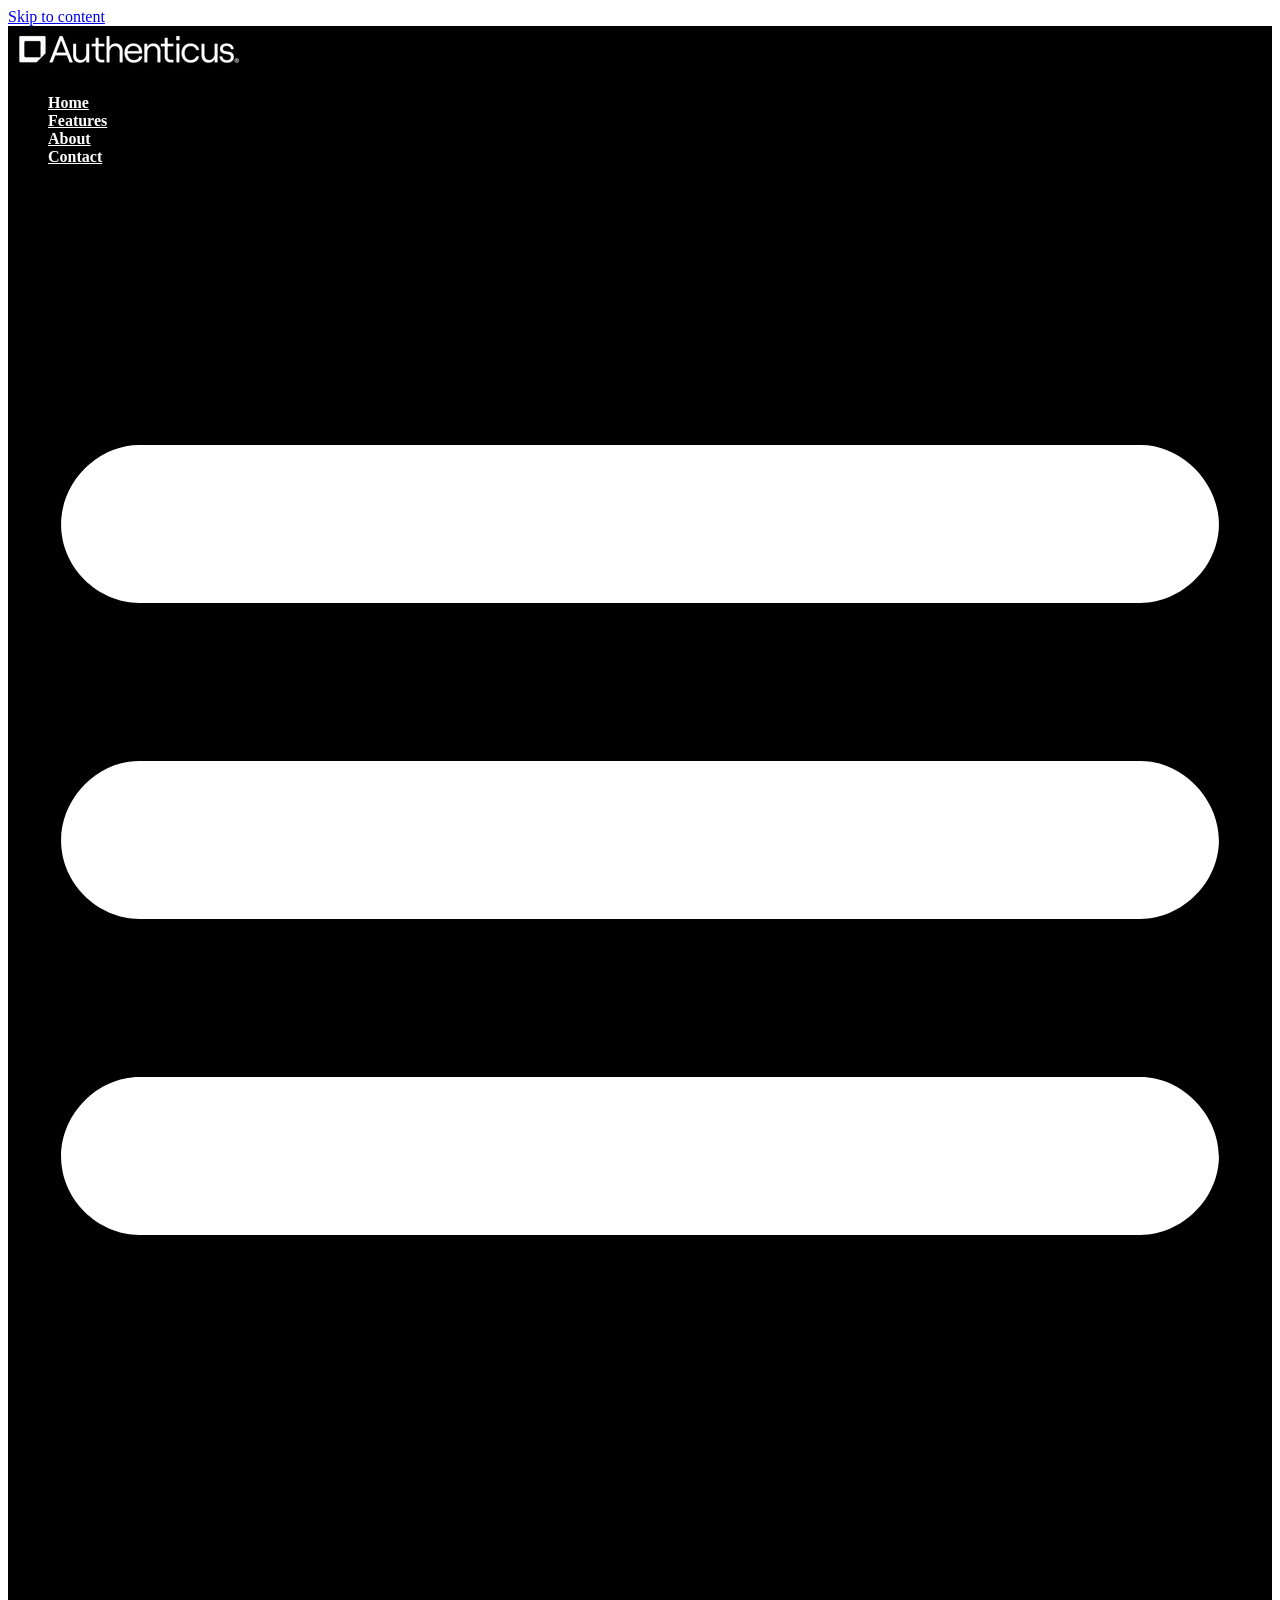
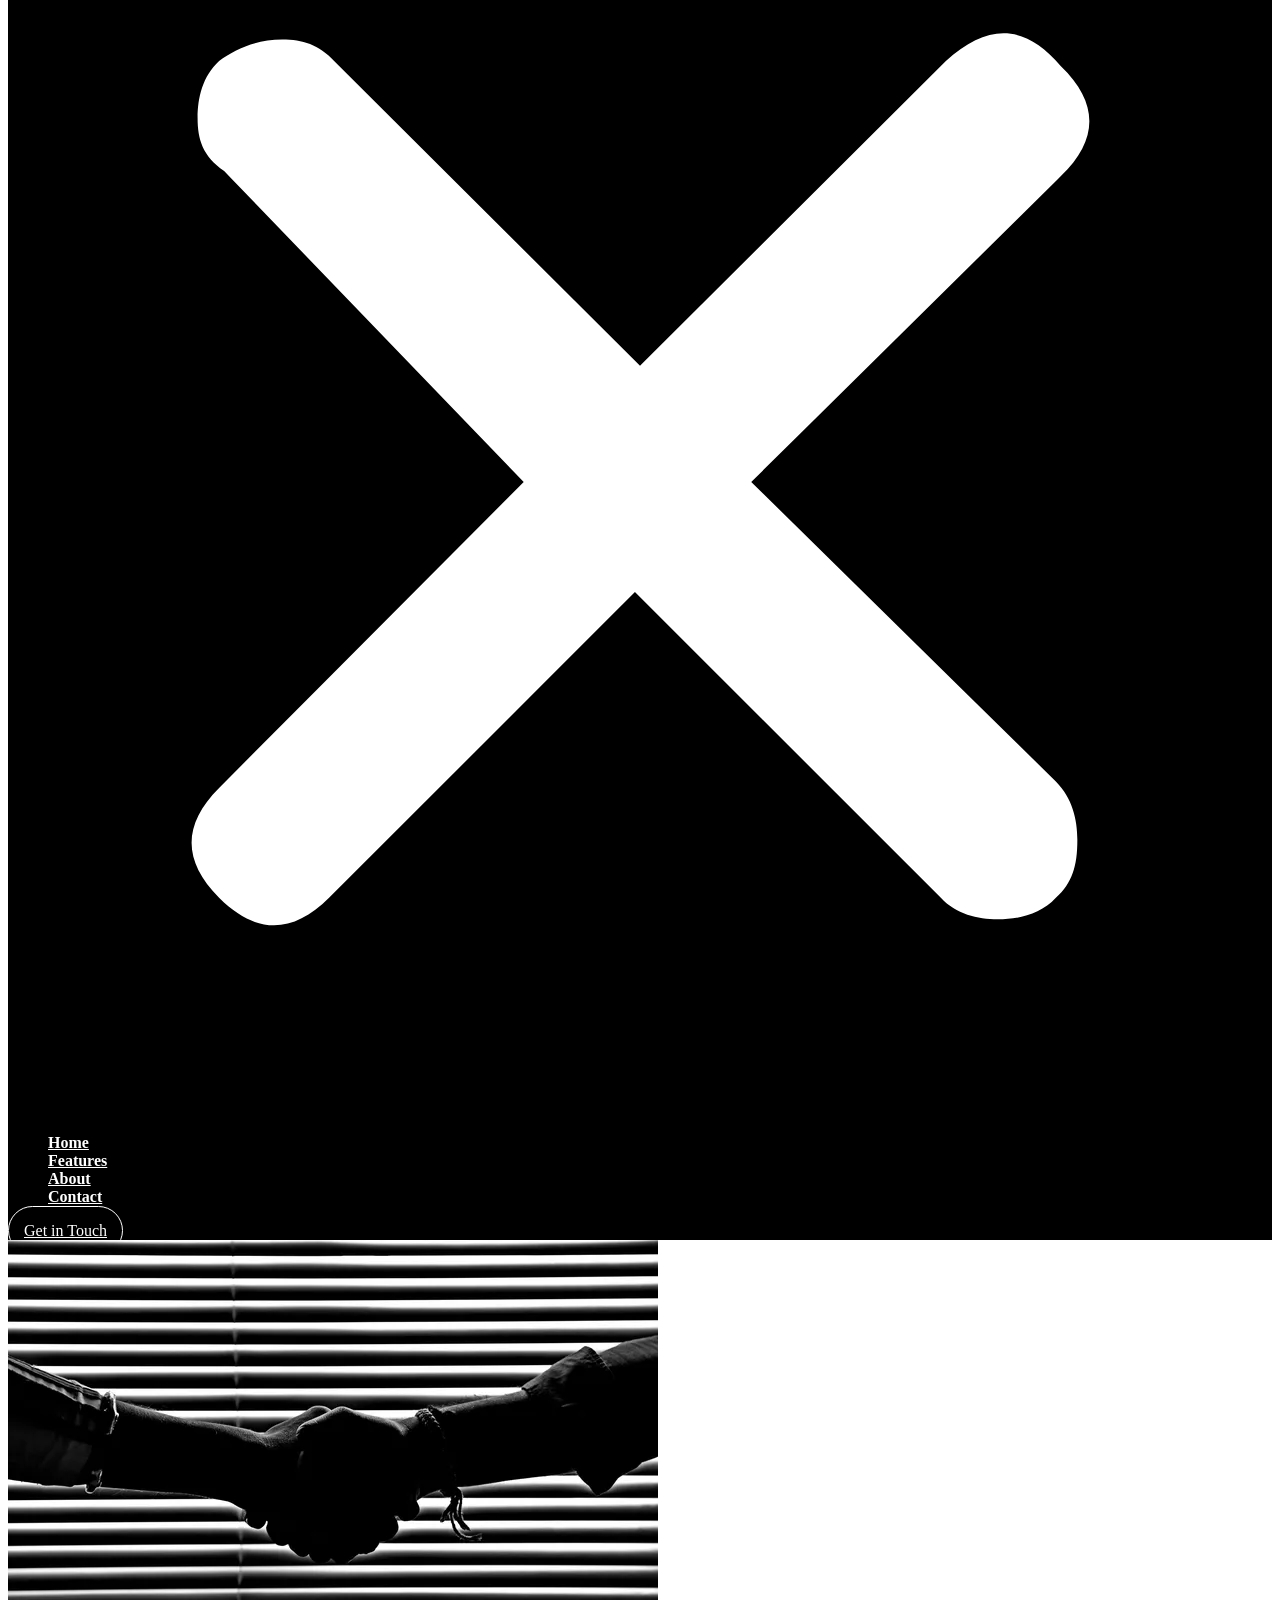
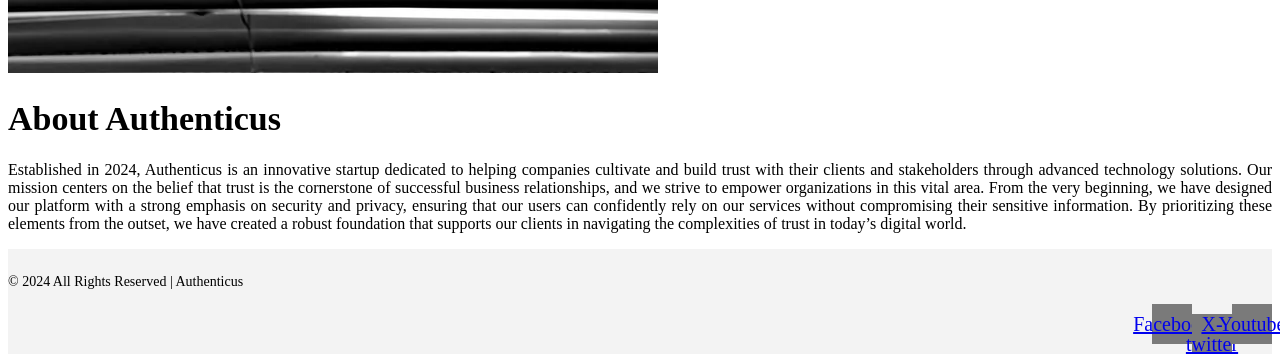
==== about/index.html @ 2e75098c "changes" ====
<!DOCTYPE html>
<html lang="en-US">
<head>
	<meta charset="UTF-8">
	<meta name="viewport" content="width=device-width, initial-scale=1">
	<link rel="profile" href="https://gmpg.org/xfn/11">
	<title>About &#8211; Authenticus</title>
<meta name="robots" content="max-image-preview:large">
	<style>img:is([sizes="auto" i], [sizes^="auto," i]) { contain-intrinsic-size: 3000px 1500px }</style>
	<link rel="alternate" type="application/rss+xml" title="Authenticus &raquo; Feed" href="/feed/">
<link rel="alternate" type="application/rss+xml" title="Authenticus &raquo; Comments Feed" href="/comments/feed/">
<link rel="stylesheet" id="hello-elementor-css" href="/wp-content/themes/hello-elementor/style.min.css" media="all">
<link rel="stylesheet" id="hello-elementor-theme-style-css" href="/wp-content/themes/hello-elementor/theme.min.css" media="all">
<link rel="stylesheet" id="hello-elementor-header-footer-css" href="/wp-content/themes/hello-elementor/header-footer.min.css" media="all">
<link rel="stylesheet" id="elementor-frontend-css" href="/wp-content/plugins/elementor/assets/css/frontend.min.css" media="all">
<link rel="stylesheet" id="elementor-post-5-css" href="/wp-content/uploads/elementor/css/post-5.css" media="all">
<link rel="stylesheet" id="widget-image-css" href="/wp-content/plugins/elementor/assets/css/widget-image.min.css" media="all">
<link rel="stylesheet" id="widget-nav-menu-css" href="/wp-content/plugins/elementor-pro/assets/css/widget-nav-menu.min.css" media="all">
<link rel="stylesheet" id="widget-text-editor-css" href="/wp-content/plugins/elementor/assets/css/widget-text-editor.min.css" media="all">
<link rel="stylesheet" id="widget-social-icons-css" href="/wp-content/plugins/elementor/assets/css/widget-social-icons.min.css" media="all">
<link rel="stylesheet" id="e-apple-webkit-css" href="/wp-content/plugins/elementor/assets/css/conditionals/apple-webkit.min.css" media="all">
<link rel="stylesheet" id="widget-heading-css" href="/wp-content/plugins/elementor/assets/css/widget-heading.min.css" media="all">
<link rel="stylesheet" id="elementor-post-186-css" href="/wp-content/uploads/elementor/css/post-186.css" media="all">
<link rel="stylesheet" id="elementor-post-12-css" href="/wp-content/uploads/elementor/css/post-12.css" media="all">
<link rel="stylesheet" id="elementor-post-16-css" href="/wp-content/uploads/elementor/css/post-16.css" media="all">
<script src="/wp-includes/js/jquery/jquery.min.js" id="jquery-core-js"></script>
<script src="/wp-includes/js/jquery/jquery-migrate.min.js" id="jquery-migrate-js"></script>

<link rel="canonical" href="/about/">
<link rel="icon" href="/wp-content/uploads/2024/12/tick-150x150.webp" sizes="32x32">
<link rel="icon" href="/wp-content/uploads/2024/12/tick.webp" sizes="192x192">
<link rel="apple-touch-icon" href="/wp-content/uploads/2024/12/tick.webp">
<meta name="msapplication-TileImage" content="/wp-content/uploads/2024/12/tick.webp">
</head>
<body class="page-template page-template-elementor_header_footer page page-id-186 wp-custom-logo wp-embed-responsive elementor-default elementor-template-full-width elementor-kit-5 elementor-page elementor-page-186">


<a class="skip-link screen-reader-text" href="#content">Skip to content</a>

		<div data-elementor-type="header" data-elementor-id="12" class="elementor elementor-12 elementor-location-header" data-elementor-post-type="elementor_library">
			<div class="elementor-element elementor-element-f1aa822 e-flex e-con-boxed e-con e-parent" data-id="f1aa822" data-element_type="container" data-settings="{&quot;background_background&quot;:&quot;classic&quot;}">
					<div class="e-con-inner">
		<div class="elementor-element elementor-element-549d572 e-con-full e-flex e-con e-child" data-id="549d572" data-element_type="container">
				<div class="elementor-element elementor-element-ec905bf elementor-widget elementor-widget-theme-site-logo elementor-widget-image" data-id="ec905bf" data-element_type="widget" data-widget_type="theme-site-logo.default">
											<a href="/">
			<img width="240" height="48" src="/wp-content/uploads/2024/12/Authenticus_Logo_White-06-240w.webp" class="attachment-full size-full wp-image-24" alt="">				</a>
											</div>
				</div>
		<div class="elementor-element elementor-element-70e558e e-con-full e-flex e-con e-child" data-id="70e558e" data-element_type="container">
				<div class="elementor-element elementor-element-f7783fd elementor-nav-menu__align-end elementor-nav-menu--stretch elementor-nav-menu--dropdown-tablet elementor-nav-menu__text-align-aside elementor-nav-menu--toggle elementor-nav-menu--burger elementor-widget elementor-widget-nav-menu" data-id="f7783fd" data-element_type="widget" data-settings="{&quot;full_width&quot;:&quot;stretch&quot;,&quot;layout&quot;:&quot;horizontal&quot;,&quot;submenu_icon&quot;:{&quot;value&quot;:&quot;&lt;svg class=\&quot;e-font-icon-svg e-fas-caret-down\&quot; viewBox=\&quot;0 0 320 512\&quot; xmlns=\&quot;http:\/\/www.w3.org\/2000\/svg\&quot;&gt;&lt;path d=\&quot;M31.3 192h257.3c17.8 0 26.7 21.5 14.1 34.1L174.1 354.8c-7.8 7.8-20.5 7.8-28.3 0L17.2 226.1C4.6 213.5 13.5 192 31.3 192z\&quot;&gt;&lt;\/path&gt;&lt;\/svg&gt;&quot;,&quot;library&quot;:&quot;fa-solid&quot;},&quot;toggle&quot;:&quot;burger&quot;}" data-widget_type="nav-menu.default">
								<nav aria-label="Menu" class="elementor-nav-menu--main elementor-nav-menu__container elementor-nav-menu--layout-horizontal e--pointer-underline e--animation-fade">
				<ul id="menu-1-f7783fd" class="elementor-nav-menu">
<li class="menu-item menu-item-type-custom menu-item-object-custom menu-item-33"><a href="/" class="elementor-item">Home</a></li>
<li class="menu-item menu-item-type-custom menu-item-object-custom menu-item-30"><a href="/services/" class="elementor-item">Features</a></li>
<li class="menu-item menu-item-type-custom menu-item-object-custom menu-item-31"><a href="/about/" class="elementor-item">About</a></li>
<li class="menu-item menu-item-type-custom menu-item-object-custom menu-item-32"><a href="/contact/" class="elementor-item">Contact</a></li>
</ul>			</nav>
					<div class="elementor-menu-toggle" role="button" tabindex="0" aria-label="Menu Toggle" aria-expanded="false">
			<svg aria-hidden="true" role="presentation" class="elementor-menu-toggle__icon--open e-font-icon-svg e-eicon-menu-bar" viewbox="0 0 1000 1000" xmlns="http://www.w3.org/2000/svg"><path d="M104 333H896C929 333 958 304 958 271S929 208 896 208H104C71 208 42 237 42 271S71 333 104 333ZM104 583H896C929 583 958 554 958 521S929 458 896 458H104C71 458 42 487 42 521S71 583 104 583ZM104 833H896C929 833 958 804 958 771S929 708 896 708H104C71 708 42 737 42 771S71 833 104 833Z"></path></svg><svg aria-hidden="true" role="presentation" class="elementor-menu-toggle__icon--close e-font-icon-svg e-eicon-close" viewbox="0 0 1000 1000" xmlns="http://www.w3.org/2000/svg"><path d="M742 167L500 408 258 167C246 154 233 150 217 150 196 150 179 158 167 167 154 179 150 196 150 212 150 229 154 242 171 254L408 500 167 742C138 771 138 800 167 829 196 858 225 858 254 829L496 587 738 829C750 842 767 846 783 846 800 846 817 842 829 829 842 817 846 804 846 783 846 767 842 750 829 737L588 500 833 258C863 229 863 200 833 171 804 137 775 137 742 167Z"></path></svg>		</div>
					<nav class="elementor-nav-menu--dropdown elementor-nav-menu__container" aria-hidden="true">
				<ul id="menu-2-f7783fd" class="elementor-nav-menu">
<li class="menu-item menu-item-type-custom menu-item-object-custom menu-item-33"><a href="/" class="elementor-item" tabindex="-1">Home</a></li>
<li class="menu-item menu-item-type-custom menu-item-object-custom menu-item-30"><a href="/services/" class="elementor-item" tabindex="-1">Features</a></li>
<li class="menu-item menu-item-type-custom menu-item-object-custom menu-item-31"><a href="/about/" class="elementor-item" tabindex="-1">About</a></li>
<li class="menu-item menu-item-type-custom menu-item-object-custom menu-item-32"><a href="/contact/" class="elementor-item" tabindex="-1">Contact</a></li>
</ul>			</nav>
						</div>
				</div>
		<div class="elementor-element elementor-element-0fae1db e-con-full elementor-hidden-tablet elementor-hidden-mobile e-flex e-con e-child" data-id="0fae1db" data-element_type="container">
				<div class="elementor-element elementor-element-9656c6b elementor-align-justify elementor-hidden-tablet elementor-hidden-mobile elementor-widget elementor-widget-button" data-id="9656c6b" data-element_type="widget" data-widget_type="button.default">
										<a class="elementor-button elementor-button-link elementor-size-sm" href="/contact/">
						<span class="elementor-button-content-wrapper">
									<span class="elementor-button-text">Get in Touch</span>
					</span>
					</a>
								</div>
				</div>
					</div>
				</div>
				</div>
				<div data-elementor-type="wp-page" data-elementor-id="186" class="elementor elementor-186" data-elementor-post-type="page">
				<div class="elementor-element elementor-element-f57b2c4 e-flex e-con-boxed e-con e-parent" data-id="f57b2c4" data-element_type="container">
					<div class="e-con-inner">
		<div class="elementor-element elementor-element-2b343f8 e-con-full e-flex e-con e-child" data-id="2b343f8" data-element_type="container">
				<div class="elementor-element elementor-element-b307714 elementor-widget elementor-widget-image" data-id="b307714" data-element_type="widget" data-widget_type="image.default">
															<img fetchpriority="high" decoding="async" width="650" height="433" src="/wp-content/uploads/2024/12/about.webp" class="attachment-large size-large wp-image-188" alt="" srcset="/wp-content/uploads/2024/12/about.webp 650w, /wp-content/uploads/2024/12/about-300x200.webp 300w" sizes="(max-width: 650px) 100vw, 650px">															</div>
				</div>
		<div class="elementor-element elementor-element-04314fb e-con-full e-flex e-con e-child" data-id="04314fb" data-element_type="container">
				<div class="elementor-element elementor-element-b34a7a1 elementor-widget elementor-widget-heading" data-id="b34a7a1" data-element_type="widget" data-widget_type="heading.default">
					<h1 class="elementor-heading-title elementor-size-default"><b>About Authenticus</b></h1>				</div>
				<div class="elementor-element elementor-element-c04372e elementor-widget elementor-widget-text-editor" data-id="c04372e" data-element_type="widget" data-widget_type="text-editor.default">
									<div id="dmFirstContainer" class="dmBody u_dmStyle_template_about dm-home-page"><div id="allWrapper" class="allWrapper"><div id="dm_content" class="dmContent"><div id="1716942098" class="dmHomeRespTmpl mainBorder dmRespRowsWrapper dmFullRowRespTmpl dmRespRowsWrapperSize1"><div id="1826019356" class="u_1826019356" data-auto="flex-section" data-flex-id="62dd2d32b4865b7e4e73b4b0" data-layout-section=""><section id="62dd2d32b4865b7e4e73b4b5" class="flex-element section" data-auto="flex-element-section"><div id="62dd2d32b4865b7e4e73b4b1" class="flex-element grid" data-auto="flex-element-grid" data-layout-grid=""><div id="62dd2d32b4865b7e4e73b4b2" class="flex-element group" data-auto="flex-element-group"><div id="62dd2d32b4865b7e4e73b4b3" class="flex-element group" data-auto="flex-element-group"><div id="widget_s6c" class="flex-element widget-wrapper" data-auto="flex-element-widget-wrapper" data-widget-type="paragraph" data-external-id="1944796399"><div id="1944796399" class="dmNewParagraph" data-element-type="paragraph" data-version="5"><p><span class="">Established in 2024, Authenticus is an innovative startup dedicated to helping companies cultivate and build </span>trust<span class=""> with their clients and stakeholders through advanced </span>technology<span class=""> solutions. Our mission centers on the belief that trust is the cornerstone of successful business relationships, and we strive to empower organizations in this vital area. From the very beginning, we have designed our platform with a strong emphasis on security and privacy, ensuring that our users can confidently rely on our services without compromising their sensitive information. By prioritizing these elements from the outset, we have created a robust foundation that supports our clients in navigating the complexities of trust in today&#8217;s digital world.</span></p></div></div></div></div></div></section></div></div></div></div></div>								</div>
				</div>
					</div>
				</div>
				</div>
				<div data-elementor-type="footer" data-elementor-id="16" class="elementor elementor-16 elementor-location-footer" data-elementor-post-type="elementor_library">
			<div class="elementor-element elementor-element-4dd644a e-flex e-con-boxed e-con e-parent" data-id="4dd644a" data-element_type="container" data-settings="{&quot;background_background&quot;:&quot;classic&quot;}">
					<div class="e-con-inner">
		<div class="elementor-element elementor-element-8dfff17 e-con-full e-flex e-con e-child" data-id="8dfff17" data-element_type="container">
				<div class="elementor-element elementor-element-47edaad elementor-widget elementor-widget-text-editor" data-id="47edaad" data-element_type="widget" data-widget_type="text-editor.default">
									<p>© 2024 All Rights Reserved | Authenticus</p>								</div>
				</div>
		<div class="elementor-element elementor-element-8dcaae1 e-con-full e-flex e-con e-child" data-id="8dcaae1" data-element_type="container">
				<div class="elementor-element elementor-element-4b90075 elementor-shape-circle e-grid-align-right e-grid-align-mobile-center elementor-grid-0 elementor-widget elementor-widget-social-icons" data-id="4b90075" data-element_type="widget" data-widget_type="social-icons.default">
							<div class="elementor-social-icons-wrapper elementor-grid">
							<span class="elementor-grid-item">
					<a class="elementor-icon elementor-social-icon elementor-social-icon-facebook elementor-repeater-item-c86e626" href="https://www.facebook.com/" target="_blank">
						<span class="elementor-screen-only">Facebook</span>
						<svg class="e-font-icon-svg e-fab-facebook" viewbox="0 0 512 512" xmlns="http://www.w3.org/2000/svg"><path d="M504 256C504 119 393 8 256 8S8 119 8 256c0 123.78 90.69 226.38 209.25 245V327.69h-63V256h63v-54.64c0-62.15 37-96.48 93.67-96.48 27.14 0 55.52 4.84 55.52 4.84v61h-31.28c-30.8 0-40.41 19.12-40.41 38.73V256h68.78l-11 71.69h-57.78V501C413.31 482.38 504 379.78 504 256z"></path></svg>					</a>
				</span>
							<span class="elementor-grid-item">
					<a class="elementor-icon elementor-social-icon elementor-social-icon-x-twitter elementor-repeater-item-9e79fa3" href="https://x.com/" target="_blank">
						<span class="elementor-screen-only">X-twitter</span>
						<svg class="e-font-icon-svg e-fab-x-twitter" viewbox="0 0 512 512" xmlns="http://www.w3.org/2000/svg"><path d="M389.2 48h70.6L305.6 224.2 487 464H345L233.7 318.6 106.5 464H35.8L200.7 275.5 26.8 48H172.4L272.9 180.9 389.2 48zM364.4 421.8h39.1L151.1 88h-42L364.4 421.8z"></path></svg>					</a>
				</span>
							<span class="elementor-grid-item">
					<a class="elementor-icon elementor-social-icon elementor-social-icon-youtube elementor-repeater-item-d28ce10" href="https://www.youtube.com/#" target="_blank">
						<span class="elementor-screen-only">Youtube</span>
						<svg class="e-font-icon-svg e-fab-youtube" viewbox="0 0 576 512" xmlns="http://www.w3.org/2000/svg"><path d="M549.655 124.083c-6.281-23.65-24.787-42.276-48.284-48.597C458.781 64 288 64 288 64S117.22 64 74.629 75.486c-23.497 6.322-42.003 24.947-48.284 48.597-11.412 42.867-11.412 132.305-11.412 132.305s0 89.438 11.412 132.305c6.281 23.65 24.787 41.5 48.284 47.821C117.22 448 288 448 288 448s170.78 0 213.371-11.486c23.497-6.321 42.003-24.171 48.284-47.821 11.412-42.867 11.412-132.305 11.412-132.305s0-89.438-11.412-132.305zm-317.51 213.508V175.185l142.739 81.205-142.739 81.201z"></path></svg>					</a>
				</span>
					</div>
						</div>
				</div>
					</div>
				</div>
				</div>
		
<script src="/wp-content/themes/hello-elementor/assets/js/hello-frontend.min.js" id="hello-theme-frontend-js"></script>
<script src="/wp-content/plugins/elementor-pro/assets/lib/smartmenus/jquery.smartmenus.min.js" id="smartmenus-js"></script>
<script src="/wp-content/plugins/elementor-pro/assets/js/webpack-pro.runtime.min.js" id="elementor-pro-webpack-runtime-js"></script>
<script src="/wp-content/plugins/elementor/assets/js/webpack.runtime.min.js" id="elementor-webpack-runtime-js"></script>
<script src="/wp-content/plugins/elementor/assets/js/frontend-modules.min.js" id="elementor-frontend-modules-js"></script>
<script src="/wp-includes/js/dist/hooks.min.js" id="wp-hooks-js"></script>
<script src="/wp-includes/js/dist/i18n.min.js" id="wp-i18n-js"></script>
<script id="wp-i18n-js-after">
wp.i18n.setLocaleData( { 'text directionltr': [ 'ltr' ] } );
</script>
<script id="elementor-pro-frontend-js-before">var ElementorProFrontendConfig = {"ajaxurl":"\/wp-admin\/admin-ajax.php","nonce":"e24d4b60cb","urls":{"assets":"\/wp-content\/plugins\/elementor-pro\/assets\/","rest":"\/wp-json\/"},"settings":{"lazy_load_background_images":false},"popup":{"hasPopUps":false},"shareButtonsNetworks":{"facebook":{"title":"Facebook","has_counter":true},"twitter":{"title":"Twitter"},"linkedin":{"title":"LinkedIn","has_counter":true},"pinterest":{"title":"Pinterest","has_counter":true},"reddit":{"title":"Reddit","has_counter":true},"vk":{"title":"VK","has_counter":true},"odnoklassniki":{"title":"OK","has_counter":true},"tumblr":{"title":"Tumblr"},"digg":{"title":"Digg"},"skype":{"title":"Skype"},"stumbleupon":{"title":"StumbleUpon","has_counter":true},"mix":{"title":"Mix"},"telegram":{"title":"Telegram"},"pocket":{"title":"Pocket","has_counter":true},"xing":{"title":"XING","has_counter":true},"whatsapp":{"title":"WhatsApp"},"email":{"title":"Email"},"print":{"title":"Print"},"x-twitter":{"title":"X"},"threads":{"title":"Threads"}},"facebook_sdk":{"lang":"en_US","app_id":""},"lottie":{"defaultAnimationUrl":"\/wp-content\/plugins\/elementor-pro\/modules\/lottie\/assets\/animations\/default.json"}};</script>
<script src="/wp-content/plugins/elementor-pro/assets/js/frontend.min.js" id="elementor-pro-frontend-js"></script>
<script src="/wp-includes/js/jquery/ui/core.min.js" id="jquery-ui-core-js"></script>
<script id="elementor-frontend-js-before">var elementorFrontendConfig = {"environmentMode":{"edit":false,"wpPreview":false,"isScriptDebug":false},"i18n":{"shareOnFacebook":"Share on Facebook","shareOnTwitter":"Share on Twitter","pinIt":"Pin it","download":"Download","downloadImage":"Download image","fullscreen":"Fullscreen","zoom":"Zoom","share":"Share","playVideo":"Play Video","previous":"Previous","next":"Next","close":"Close","a11yCarouselPrevSlideMessage":"Previous slide","a11yCarouselNextSlideMessage":"Next slide","a11yCarouselFirstSlideMessage":"This is the first slide","a11yCarouselLastSlideMessage":"This is the last slide","a11yCarouselPaginationBulletMessage":"Go to slide"},"is_rtl":false,"breakpoints":{"xs":0,"sm":480,"md":768,"lg":1025,"xl":1440,"xxl":1600},"responsive":{"breakpoints":{"mobile":{"label":"Mobile Portrait","value":767,"default_value":767,"direction":"max","is_enabled":true},"mobile_extra":{"label":"Mobile Landscape","value":880,"default_value":880,"direction":"max","is_enabled":false},"tablet":{"label":"Tablet Portrait","value":1024,"default_value":1024,"direction":"max","is_enabled":true},"tablet_extra":{"label":"Tablet Landscape","value":1200,"default_value":1200,"direction":"max","is_enabled":false},"laptop":{"label":"Laptop","value":1366,"default_value":1366,"direction":"max","is_enabled":false},"widescreen":{"label":"Widescreen","value":2400,"default_value":2400,"direction":"min","is_enabled":false}},"hasCustomBreakpoints":false},"version":"3.26.4","is_static":false,"experimentalFeatures":{"e_font_icon_svg":true,"additional_custom_breakpoints":true,"container":true,"e_swiper_latest":true,"e_nested_atomic_repeaters":true,"e_optimized_markup":true,"e_onboarding":true,"e_css_smooth_scroll":true,"theme_builder_v2":true,"hello-theme-header-footer":true,"home_screen":true,"nested-elements":true,"editor_v2":true,"e_element_cache":true,"link-in-bio":true,"floating-buttons":true,"launchpad-checklist":true},"urls":{"assets":"\/wp-content\/plugins\/elementor\/assets\/","ajaxurl":"\/wp-admin\/admin-ajax.php","uploadUrl":"\/wp-content\/uploads"},"nonces":{"floatingButtonsClickTracking":"78ebe11e18"},"swiperClass":"swiper","settings":{"page":[],"editorPreferences":[]},"kit":{"active_breakpoints":["viewport_mobile","viewport_tablet"],"global_image_lightbox":"yes","lightbox_enable_counter":"yes","lightbox_enable_fullscreen":"yes","lightbox_enable_zoom":"yes","lightbox_enable_share":"yes","lightbox_title_src":"title","lightbox_description_src":"description","hello_header_logo_type":"logo","hello_header_menu_layout":"horizontal","hello_footer_logo_type":"logo"},"post":{"id":186,"title":"About%20%E2%80%93%20Authenticus","excerpt":"","featuredImage":false}};</script>
<script src="/wp-content/plugins/elementor/assets/js/frontend.min.js" id="elementor-frontend-js"></script>
<script src="/wp-content/plugins/elementor-pro/assets/js/elements-handlers.min.js" id="pro-elements-handlers-js"></script>

</body>
</html>
---- wp-content/themes/hello-elementor/style.min.css ----
html{line-height:1.15;-webkit-text-size-adjust:100%}*,:after,:before{box-sizing:border-box}body{margin:0;font-family:-apple-system,BlinkMacSystemFont,Segoe UI,Roboto,Helvetica Neue,Arial,Noto Sans,sans-serif,Apple Color Emoji,Segoe UI Emoji,Segoe UI Symbol,Noto Color Emoji;font-size:1rem;font-weight:400;line-height:1.5;color:#333;background-color:#fff;-webkit-font-smoothing:antialiased;-moz-osx-font-smoothing:grayscale}h1,h2,h3,h4,h5,h6{margin-block-start:.5rem;margin-block-end:1rem;font-family:inherit;font-weight:500;line-height:1.2;color:inherit}h1{font-size:2.5rem}h2{font-size:2rem}h3{font-size:1.75rem}h4{font-size:1.5rem}h5{font-size:1.25rem}h6{font-size:1rem}p{margin-block-start:0;margin-block-end:.9rem}hr{box-sizing:content-box;height:0;overflow:visible}pre{font-family:monospace,monospace;font-size:1em;white-space:pre-wrap}a{background-color:transparent;text-decoration:none;color:#c36}a:active,a:hover{color:#336}a:not([href]):not([tabindex]),a:not([href]):not([tabindex]):focus,a:not([href]):not([tabindex]):hover{color:inherit;text-decoration:none}a:not([href]):not([tabindex]):focus{outline:0}abbr[title]{border-block-end:none;-webkit-text-decoration:underline dotted;text-decoration:underline dotted}b,strong{font-weight:bolder}code,kbd,samp{font-family:monospace,monospace;font-size:1em}small{font-size:80%}sub,sup{font-size:75%;line-height:0;position:relative;vertical-align:baseline}sub{bottom:-.25em}sup{top:-.5em}img{border-style:none;height:auto;max-width:100%}details{display:block}summary{display:list-item}figcaption{font-size:16px;color:#333;line-height:1.4;font-style:italic;font-weight:400}[hidden],template{display:none}@media print{*,:after,:before{background:transparent!important;color:#000!important;box-shadow:none!important;text-shadow:none!important}a,a:visited{text-decoration:underline}a[href]:after{content:" (" attr(href) ")"}abbr[title]:after{content:" (" attr(title) ")"}a[href^="#"]:after,a[href^="javascript:"]:after{content:""}pre{white-space:pre-wrap!important}blockquote,pre{-moz-column-break-inside:avoid;break-inside:avoid;border:1px solid #ccc}thead{display:table-header-group}img,tr{-moz-column-break-inside:avoid;break-inside:avoid}h2,h3,p{orphans:3;widows:3}h2,h3{-moz-column-break-after:avoid;break-after:avoid}}label{display:inline-block;line-height:1;vertical-align:middle}button,input,optgroup,select,textarea{font-family:inherit;font-size:1rem;line-height:1.5;margin:0}input[type=date],input[type=email],input[type=number],input[type=password],input[type=search],input[type=tel],input[type=text],input[type=url],select,textarea{width:100%;border:1px solid #666;border-radius:3px;padding:.5rem 1rem;transition:all .3s}input[type=date]:focus,input[type=email]:focus,input[type=number]:focus,input[type=password]:focus,input[type=search]:focus,input[type=tel]:focus,input[type=text]:focus,input[type=url]:focus,select:focus,textarea:focus{border-color:#333}button,input{overflow:visible}button,select{text-transform:none}[type=button],[type=reset],[type=submit],button{width:auto;-webkit-appearance:button}[type=button],[type=submit],button{display:inline-block;font-weight:400;color:#c36;text-align:center;white-space:nowrap;-webkit-user-select:none;-moz-user-select:none;user-select:none;background-color:transparent;border:1px solid #c36;padding:.5rem 1rem;font-size:1rem;border-radius:3px;transition:all .3s}[type=button]:focus:not(:focus-visible),[type=submit]:focus:not(:focus-visible),button:focus:not(:focus-visible){outline:none}[type=button]:focus,[type=button]:hover,[type=submit]:focus,[type=submit]:hover,button:focus,button:hover{color:#fff;background-color:#c36;text-decoration:none}[type=button]:not(:disabled),[type=submit]:not(:disabled),button:not(:disabled){cursor:pointer}fieldset{padding:.35em .75em .625em}legend{box-sizing:border-box;color:inherit;display:table;max-width:100%;padding:0;white-space:normal}progress{vertical-align:baseline}textarea{overflow:auto;resize:vertical}[type=checkbox],[type=radio]{box-sizing:border-box;padding:0}[type=number]::-webkit-inner-spin-button,[type=number]::-webkit-outer-spin-button{height:auto}[type=search]{-webkit-appearance:textfield;outline-offset:-2px}[type=search]::-webkit-search-decoration{-webkit-appearance:none}::-webkit-file-upload-button{-webkit-appearance:button;font:inherit}select{display:block}table{background-color:transparent;width:100%;margin-block-end:15px;font-size:.9em;border-spacing:0;border-collapse:collapse}table td,table th{padding:15px;line-height:1.5;vertical-align:top;border:1px solid hsla(0,0%,50.2%,.5019607843)}table th{font-weight:700}table tfoot th,table thead th{font-size:1em}table caption+thead tr:first-child td,table caption+thead tr:first-child th,table colgroup+thead tr:first-child td,table colgroup+thead tr:first-child th,table thead:first-child tr:first-child td,table thead:first-child tr:first-child th{border-block-start:1px solid hsla(0,0%,50.2%,.5019607843)}table tbody>tr:nth-child(odd)>td,table tbody>tr:nth-child(odd)>th{background-color:hsla(0,0%,50.2%,.0705882353)}table tbody tr:hover>td,table tbody tr:hover>th{background-color:hsla(0,0%,50.2%,.1019607843)}table tbody+tbody{border-block-start:2px solid hsla(0,0%,50.2%,.5019607843)}@media (max-width:767px){table table{font-size:.8em}table table td,table table th{padding:7px;line-height:1.3}table table th{font-weight:400}}dd,dl,dt,li,ol,ul{margin-block-start:0;margin-block-end:0;border:0;outline:0;font-size:100%;vertical-align:baseline;background:transparent}
---- wp-content/themes/hello-elementor/theme.min.css ----
@charset "UTF-8";.comments-area a,.page-content a{text-decoration:underline}.alignright{float:right;margin-left:1rem}.alignleft{float:left;margin-right:1rem}.aligncenter{clear:both;display:block;margin-inline:auto}.alignwide{margin-inline:-80px}.alignfull{margin-inline:calc(50% - 50vw);max-width:100vw}.alignfull,.alignfull img{width:100vw}.wp-caption{margin-block-end:1.25rem;max-width:100%}.wp-caption.alignleft{margin:5px 20px 20px 0}.wp-caption.alignright{margin:5px 0 20px 20px}.wp-caption img{display:block;margin-inline:auto}.wp-caption-text{margin:0}.gallery-caption{display:block;font-size:.8125rem;line-height:1.5;margin:0;padding:.75rem}.pagination{display:flex;justify-content:space-between;margin:20px auto}.sticky{position:relative;display:block}.bypostauthor{font-size:inherit}.hide{display:none!important}.post-password-form p{width:100%;display:flex;align-items:flex-end}.post-password-form [type=submit]{margin-inline-start:3px}.screen-reader-text{clip:rect(1px,1px,1px,1px);height:1px;overflow:hidden;position:absolute!important;width:1px;word-wrap:normal!important}.screen-reader-text:focus{background-color:#eee;clip:auto!important;clip-path:none;color:#333;display:block;font-size:1rem;height:auto;left:5px;line-height:normal;padding:12px 24px;text-decoration:none;top:5px;width:auto;z-index:100000}.post .entry-title a{text-decoration:none}.post .wp-post-image{width:100%;max-height:500px;-o-object-fit:cover;object-fit:cover}@media (max-width:991px){.post .wp-post-image{max-height:400px}}@media (max-width:575px){.post .wp-post-image{max-height:300px}}#comments .comment-list{margin:0;padding:0;list-style:none;font-size:.9em}#comments .comment,#comments .pingback{position:relative}#comments .comment .comment-body,#comments .pingback .comment-body{display:flex;flex-direction:column;padding-block-start:30px;padding-block-end:30px;padding-inline-start:60px;padding-inline-end:0;border-block-end:1px solid #ccc}#comments .comment .avatar,#comments .pingback .avatar{position:absolute;left:0;border-radius:50%;margin-inline-end:10px}body.rtl #comments .comment .avatar,body.rtl #comments .pingback .avatar,html[dir=rtl] #comments .comment .avatar,html[dir=rtl] #comments .pingback .avatar{left:auto;right:0}#comments .comment-meta{display:flex;justify-content:space-between;margin-block-end:.9rem}#comments .comment-metadata,#comments .reply{font-size:11px;line-height:1}#comments .children{position:relative;list-style:none;margin:0;padding-inline-start:30px}#comments .children li:last-child{padding-block-end:0}#comments ol.comment-list .children:before{display:inline-block;font-size:1em;font-weight:400;line-height:100%;content:"↪";position:absolute;top:45px;left:0;width:auto}body.rtl #comments ol.comment-list .children:before,html[dir=rtl] #comments ol.comment-list .children:before{content:"↩";left:auto;right:0}@media (min-width:768px){#comments .comment-author,#comments .comment-metadata{line-height:1}}@media (max-width:767px){#comments .comment .comment-body{padding:30px 0}#comments .children{padding-inline-start:20px}#comments .comment .avatar{position:inherit;float:left}body.rtl #comments .comment .avatar,html[dir=rtl] #comments .comment .avatar{float:right}}.page-header .entry-title,.site-footer .footer-inner,.site-footer:not(.dynamic-footer),.site-header .header-inner,.site-header:not(.dynamic-header),body:not([class*=elementor-page-]) .site-main{margin-inline-start:auto;margin-inline-end:auto;width:100%}@media (max-width:575px){.page-header .entry-title,.site-footer .footer-inner,.site-footer:not(.dynamic-footer),.site-header .header-inner,.site-header:not(.dynamic-header),body:not([class*=elementor-page-]) .site-main{padding-inline-start:10px;padding-inline-end:10px}}@media (min-width:576px){.page-header .entry-title,.site-footer .footer-inner,.site-footer:not(.dynamic-footer),.site-header .header-inner,.site-header:not(.dynamic-header),body:not([class*=elementor-page-]) .site-main{max-width:500px}.site-footer.footer-full-width .footer-inner,.site-header.header-full-width .header-inner{max-width:100%}}@media (min-width:768px){.page-header .entry-title,.site-footer .footer-inner,.site-footer:not(.dynamic-footer),.site-header .header-inner,.site-header:not(.dynamic-header),body:not([class*=elementor-page-]) .site-main{max-width:600px}.site-footer.footer-full-width,.site-header.header-full-width{max-width:100%}}@media (min-width:992px){.page-header .entry-title,.site-footer .footer-inner,.site-footer:not(.dynamic-footer),.site-header .header-inner,.site-header:not(.dynamic-header),body:not([class*=elementor-page-]) .site-main{max-width:800px}.site-footer.footer-full-width,.site-header.header-full-width{max-width:100%}}@media (min-width:1200px){.page-header .entry-title,.site-footer .footer-inner,.site-footer:not(.dynamic-footer),.site-header .header-inner,.site-header:not(.dynamic-header),body:not([class*=elementor-page-]) .site-main{max-width:1140px}.site-footer.footer-full-width,.site-header.header-full-width{max-width:100%}}.site-header+.elementor{min-height:calc(100vh - 320px)}
---- wp-content/themes/hello-elementor/header-footer.min.css ----
@charset "UTF-8";.site-header{display:flex;flex-wrap:wrap;justify-content:space-between;padding-block-start:1rem;padding-block-end:1rem;position:relative}.site-header .site-title{font-size:2.5rem;font-weight:500;line-height:1.2}.site-header .site-branding{display:flex;flex-direction:column;justify-content:center;gap:.5rem}.site-header .header-inner{display:flex;flex-wrap:wrap;justify-content:space-between}.site-header .header-inner .custom-logo-link{display:block}.site-header .header-inner .site-branding .site-description,.site-header .header-inner .site-branding .site-title{margin:0}.site-header .header-inner .site-branding .site-logo img{display:block}.site-header .header-inner .site-branding.show-logo .site-title,.site-header .header-inner .site-branding.show-title .site-logo{display:none!important}.site-header.header-inverted .header-inner{flex-direction:row-reverse}.site-header.header-inverted .header-inner .site-branding{text-align:end}.site-header.header-stacked .header-inner{align-items:center;flex-direction:column;text-align:center}.site-footer{padding-block-start:1rem;padding-block-end:1rem;position:relative}.site-footer .site-title{font-size:1.5rem;font-weight:500;line-height:1.2}.site-footer .site-branding{display:flex;flex-direction:column;justify-content:center;gap:.5rem}.site-footer .footer-inner{display:flex;flex-wrap:wrap;justify-content:space-between}.site-footer .footer-inner .custom-logo-link{display:block}.site-footer .footer-inner .site-branding .site-description,.site-footer .footer-inner .site-branding .site-title{margin:0}.site-footer .footer-inner .site-branding .site-logo img{display:block}.site-footer .footer-inner .site-branding.show-logo .site-title,.site-footer .footer-inner .site-branding.show-title .site-logo{display:none!important}.site-footer .footer-inner .copyright{align-items:center;display:flex;justify-content:flex-end}.site-footer .footer-inner .copyright p{margin:0}.site-footer.footer-inverted .footer-inner{flex-direction:row-reverse}.site-footer.footer-inverted .footer-inner .site-branding{text-align:end}.site-footer.footer-stacked .footer-inner{align-items:center;flex-direction:column;text-align:center}.site-footer.footer-stacked .footer-inner .site-branding .site-title{text-align:center}.site-footer.footer-stacked .footer-inner .site-navigation .menu{padding:0}@media (max-width:576px){.site-footer:not(.footer-stacked) .footer-inner .copyright,.site-footer:not(.footer-stacked) .footer-inner .site-branding,.site-footer:not(.footer-stacked) .footer-inner .site-navigation{display:block;text-align:center;width:100%;max-width:none}.site-footer .footer-inner .site-navigation ul.menu{justify-content:center}.site-footer .footer-inner .site-navigation ul.menu li{display:inline-block}}.site-header.header-stacked .site-navigation-toggle-holder{justify-content:center;max-width:100%}.site-header.menu-layout-dropdown .site-navigation{display:none}.site-navigation-toggle-holder{display:flex;align-items:center;padding:8px 15px}.site-navigation-toggle-holder .site-navigation-toggle{display:flex;align-items:center;justify-content:center;padding:.5rem;cursor:pointer;border:0 solid;border-radius:3px;background-color:rgba(0,0,0,.05);color:#494c4f}.site-navigation-toggle-holder .site-navigation-toggle-icon{display:block;width:1.25rem}.site-navigation-toggle-holder .site-navigation-toggle-icon:after,.site-navigation-toggle-holder .site-navigation-toggle-icon:before{content:"";background-color:currentColor;display:block;height:3px;transition:all .2s ease-in-out;border-radius:3px}.site-navigation-toggle-holder .site-navigation-toggle-icon:before{box-shadow:0 .35rem 0 currentColor;margin-block-end:.5rem}.site-navigation-toggle-holder .site-navigation-toggle[aria-expanded=true] .site-navigation-toggle-icon:before{box-shadow:none;transform:translateY(.35rem) rotate(45deg)}.site-navigation-toggle-holder .site-navigation-toggle[aria-expanded=true] .site-navigation-toggle-icon:after{transform:translateY(-.35rem) rotate(-45deg)}.site-navigation{display:flex;align-items:center}.site-navigation ul.menu,.site-navigation ul.menu ul{list-style-type:none;padding:0}.site-navigation ul.menu{display:flex;flex-wrap:wrap}.site-navigation ul.menu li{position:relative;display:flex}.site-navigation ul.menu li a{display:block;padding:8px 15px}.site-navigation ul.menu li.menu-item-has-children{padding-inline-end:15px}.site-navigation ul.menu li.menu-item-has-children:after{display:flex;content:"▾";font-size:1.5em;justify-content:center;align-items:center;color:#666;text-decoration:none}.site-navigation ul.menu li.menu-item-has-children:focus-within>ul{display:block}.site-navigation ul.menu li ul{background:#fff;display:none;min-width:150px;position:absolute;z-index:2;left:0;top:100%}.site-navigation ul.menu li ul li{border-block-end:#eee 1px solid}.site-navigation ul.menu li ul li:last-child{border-block-end:none}.site-navigation ul.menu li ul li.menu-item-has-children a{flex-grow:1}.site-navigation ul.menu li ul li.menu-item-has-children:after{transform:translateY(-50%) rotate(-90deg)}.site-navigation ul.menu li ul ul{left:100%;top:0}.site-navigation ul.menu li:hover>ul{display:block}footer .site-navigation ul.menu li ul{top:auto;bottom:100%}footer .site-navigation ul.menu li ul ul{bottom:0}footer .site-navigation ul.menu a{padding:5px 15px}.site-navigation-dropdown{margin-block-start:10px;transition:max-height .3s,transform .3s;transform-origin:top;position:absolute;bottom:0;left:0;z-index:10000;width:100%}.site-navigation-toggle-holder:not(.elementor-active)+.site-navigation-dropdown{transform:scaleY(0);max-height:0}.site-navigation-toggle-holder.elementor-active+.site-navigation-dropdown{transform:scaleY(1);max-height:100vh}.site-navigation-dropdown ul{padding:0}.site-navigation-dropdown ul.menu{position:absolute;width:100%;padding:0;margin:0;background:#fff}.site-navigation-dropdown ul.menu li{display:block;width:100%;position:relative}.site-navigation-dropdown ul.menu li a{display:block;padding:20px;background:#fff;color:#55595c;box-shadow:inset 0 -1px 0 rgba(0,0,0,.1019607843)}.site-navigation-dropdown ul.menu li.current-menu-item a{color:#fff;background:#55595c}.site-navigation-dropdown ul.menu>li li{transition:max-height .3s,transform .3s;transform-origin:top;transform:scaleY(0);max-height:0}.site-navigation-dropdown ul.menu li.elementor-active>ul>li{transform:scaleY(1);max-height:100vh}@media (max-width:576px){.site-header.menu-dropdown-mobile:not(.menu-layout-dropdown) .site-navigation{display:none!important}}@media (min-width:768px){.site-header.menu-dropdown-mobile:not(.menu-layout-dropdown) .site-navigation-toggle-holder{display:none!important}}@media (min-width:576px) and (max-width:767px){.site-header.menu-dropdown-mobile:not(.menu-layout-dropdown) .site-navigation{display:none!important}}@media (min-width:992px){.site-header.menu-dropdown-tablet:not(.menu-layout-dropdown) .site-navigation-toggle-holder{display:none!important}}@media (max-width:992px){.site-header.menu-dropdown-tablet:not(.menu-layout-dropdown) .site-navigation{display:none!important}}.site-header.menu-dropdown-none:not(.menu-layout-dropdown) .site-navigation-toggle-holder{display:none!important}
---- wp-content/uploads/elementor/css/post-5.css ----
.elementor-kit-5{--e-global-color-primary:#0567FF;--e-global-color-secondary:#54595F;--e-global-color-text:#7A7A7A;--e-global-color-accent:#0567FF;--e-global-typography-primary-font-family:"Roboto";--e-global-typography-primary-font-weight:600;--e-global-typography-secondary-font-family:"Roboto Slab";--e-global-typography-secondary-font-weight:400;--e-global-typography-text-font-family:"Roboto";--e-global-typography-text-font-weight:400;--e-global-typography-accent-font-family:"Roboto";--e-global-typography-accent-font-weight:500;}.elementor-kit-5 e-page-transition{background-color:#FFBC7D;}.elementor-section.elementor-section-boxed > .elementor-container{max-width:1140px;}.e-con{--container-max-width:1140px;}.elementor-widget:not(:last-child){--kit-widget-spacing:20px;}.elementor-element{--widgets-spacing:20px 20px;--widgets-spacing-row:20px;--widgets-spacing-column:20px;}{}h1.entry-title{display:var(--page-title-display);}.site-header .site-branding{flex-direction:column;align-items:stretch;}.site-header{padding-inline-end:0px;padding-inline-start:0px;}.site-footer .site-branding{flex-direction:column;align-items:stretch;}@media(max-width:1024px){.elementor-section.elementor-section-boxed > .elementor-container{max-width:1024px;}.e-con{--container-max-width:1024px;}}@media(max-width:767px){.elementor-section.elementor-section-boxed > .elementor-container{max-width:767px;}.e-con{--container-max-width:767px;}}
---- wp-content/plugins/elementor/assets/css/widget-image.min.css ----
/*! elementor - v3.26.0 - 07-01-2025 */
.elementor-widget-image{text-align:center}.elementor-widget-image a{display:inline-block}.elementor-widget-image a img[src$=".svg"]{width:48px}.elementor-widget-image img{display:inline-block;vertical-align:middle}
---- wp-content/plugins/elementor-pro/assets/css/widget-nav-menu.min.css ----
/*! elementor-pro - v3.26.0 - 07-01-2025 */
@charset "UTF-8";.site-main .menu-navigation-container{overflow:visible}.elementor-item:after,.elementor-item:before{display:block;position:absolute;transition:.3s;transition-timing-function:cubic-bezier(.58,.3,.005,1)}.elementor-item:not(:hover):not(:focus):not(.elementor-item-active):not(.highlighted):after,.elementor-item:not(:hover):not(:focus):not(.elementor-item-active):not(.highlighted):before{opacity:0}.elementor-item-active:after,.elementor-item-active:before,.elementor-item.highlighted:after,.elementor-item.highlighted:before,.elementor-item:focus:after,.elementor-item:focus:before,.elementor-item:hover:after,.elementor-item:hover:before{transform:scale(1)}.e--pointer-double-line .elementor-item:after,.e--pointer-double-line .elementor-item:before,.e--pointer-overline .elementor-item:after,.e--pointer-overline .elementor-item:before,.e--pointer-underline .elementor-item:after,.e--pointer-underline .elementor-item:before{background-color:#3f444b;height:3px;left:0;width:100%;z-index:2}.e--pointer-double-line.e--animation-grow .elementor-item:not(:hover):not(:focus):not(.elementor-item-active):not(.highlighted):after,.e--pointer-double-line.e--animation-grow .elementor-item:not(:hover):not(:focus):not(.elementor-item-active):not(.highlighted):before,.e--pointer-overline.e--animation-grow .elementor-item:not(:hover):not(:focus):not(.elementor-item-active):not(.highlighted):after,.e--pointer-overline.e--animation-grow .elementor-item:not(:hover):not(:focus):not(.elementor-item-active):not(.highlighted):before,.e--pointer-underline.e--animation-grow .elementor-item:not(:hover):not(:focus):not(.elementor-item-active):not(.highlighted):after,.e--pointer-underline.e--animation-grow .elementor-item:not(:hover):not(:focus):not(.elementor-item-active):not(.highlighted):before{height:0;left:50%;width:0}.e--pointer-double-line.e--animation-drop-out .elementor-item:not(:hover):not(:focus):not(.elementor-item-active):not(.highlighted):before,.e--pointer-overline.e--animation-drop-out .elementor-item:not(:hover):not(:focus):not(.elementor-item-active):not(.highlighted):before,.e--pointer-underline.e--animation-drop-out .elementor-item:not(:hover):not(:focus):not(.elementor-item-active):not(.highlighted):before{top:10px}.e--pointer-double-line.e--animation-drop-out .elementor-item:not(:hover):not(:focus):not(.elementor-item-active):not(.highlighted):after,.e--pointer-overline.e--animation-drop-out .elementor-item:not(:hover):not(:focus):not(.elementor-item-active):not(.highlighted):after,.e--pointer-underline.e--animation-drop-out .elementor-item:not(:hover):not(:focus):not(.elementor-item-active):not(.highlighted):after{bottom:10px}.e--pointer-double-line.e--animation-drop-in .elementor-item:not(:hover):not(:focus):not(.elementor-item-active):not(.highlighted):before,.e--pointer-overline.e--animation-drop-in .elementor-item:not(:hover):not(:focus):not(.elementor-item-active):not(.highlighted):before,.e--pointer-underline.e--animation-drop-in .elementor-item:not(:hover):not(:focus):not(.elementor-item-active):not(.highlighted):before{top:-10px}.e--pointer-double-line.e--animation-drop-in .elementor-item:not(:hover):not(:focus):not(.elementor-item-active):not(.highlighted):after,.e--pointer-overline.e--animation-drop-in .elementor-item:not(:hover):not(:focus):not(.elementor-item-active):not(.highlighted):after,.e--pointer-underline.e--animation-drop-in .elementor-item:not(:hover):not(:focus):not(.elementor-item-active):not(.highlighted):after{bottom:-10px}.e--pointer-double-line.e--animation-none,.e--pointer-double-line.e--animation-none .elementor-item,.e--pointer-double-line.e--animation-none .elementor-item:after,.e--pointer-double-line.e--animation-none .elementor-item:before,.e--pointer-double-line.e--animation-none .elementor-item:focus,.e--pointer-double-line.e--animation-none .elementor-item:hover,.e--pointer-double-line.e--animation-none:after,.e--pointer-double-line.e--animation-none:before,.e--pointer-double-line.e--animation-none:focus,.e--pointer-double-line.e--animation-none:hover,.e--pointer-overline.e--animation-none,.e--pointer-overline.e--animation-none .elementor-item,.e--pointer-overline.e--animation-none .elementor-item:after,.e--pointer-overline.e--animation-none .elementor-item:before,.e--pointer-overline.e--animation-none .elementor-item:focus,.e--pointer-overline.e--animation-none .elementor-item:hover,.e--pointer-overline.e--animation-none:after,.e--pointer-overline.e--animation-none:before,.e--pointer-overline.e--animation-none:focus,.e--pointer-overline.e--animation-none:hover,.e--pointer-underline.e--animation-none,.e--pointer-underline.e--animation-none .elementor-item,.e--pointer-underline.e--animation-none .elementor-item:after,.e--pointer-underline.e--animation-none .elementor-item:before,.e--pointer-underline.e--animation-none .elementor-item:focus,.e--pointer-underline.e--animation-none .elementor-item:hover,.e--pointer-underline.e--animation-none:after,.e--pointer-underline.e--animation-none:before,.e--pointer-underline.e--animation-none:focus,.e--pointer-underline.e--animation-none:hover{transition-duration:0s}.e--pointer-double-line .elementor-item:before,.e--pointer-overline .elementor-item:before{content:"";top:0}.e--pointer-double-line.e--animation-slide .elementor-item:not(:hover):not(:focus):not(.elementor-item-active):not(.highlighted):before,.e--pointer-overline.e--animation-slide .elementor-item:not(:hover):not(:focus):not(.elementor-item-active):not(.highlighted):before{left:-20px;width:10px}.e--pointer-double-line .elementor-item:after,.e--pointer-underline .elementor-item:after{bottom:0;content:""}.e--pointer-double-line.e--animation-slide .elementor-item:not(:hover):not(:focus):not(.elementor-item-active):not(.highlighted):after,.e--pointer-underline.e--animation-slide .elementor-item:not(:hover):not(:focus):not(.elementor-item-active):not(.highlighted):after{inset-inline-start:100%;width:10px}.e--pointer-framed .elementor-item:after,.e--pointer-framed .elementor-item:before{background:transparent;border:3px solid #3f444b;bottom:0;left:0;right:0;top:0}.e--pointer-framed .elementor-item:before{content:""}.e--pointer-framed.e--animation-grow .elementor-item:not(:hover):not(:focus):not(.elementor-item-active):not(.highlighted):before{transform:scale(.75)}.e--pointer-framed.e--animation-shrink .elementor-item:not(:hover):not(:focus):not(.elementor-item-active):not(.highlighted):before{transform:scale(1.25)}.e--pointer-framed.e--animation-grow .elementor-item:before,.e--pointer-framed.e--animation-shrink .elementor-item:before{transition:opacity .2s,transform .4s}.e--pointer-framed.e--animation-draw .elementor-item:after,.e--pointer-framed.e--animation-draw .elementor-item:before{height:3px;width:3px}.e--pointer-framed.e--animation-draw .elementor-item:before{border-width:0 0 3px 3px;transition:width .1s .2s,height .1s .3s,opacity .12s .22s}.e--pointer-framed.e--animation-draw .elementor-item:after{border-width:3px 3px 0 0;bottom:0;content:"";left:auto;right:0;top:auto;transition:width .1s,height .1s .1s,opacity .02s .18s}.e--pointer-framed.e--animation-draw .elementor-item-active:after,.e--pointer-framed.e--animation-draw .elementor-item-active:before,.e--pointer-framed.e--animation-draw .elementor-item.highlighted:after,.e--pointer-framed.e--animation-draw .elementor-item.highlighted:before,.e--pointer-framed.e--animation-draw .elementor-item:focus:after,.e--pointer-framed.e--animation-draw .elementor-item:focus:before,.e--pointer-framed.e--animation-draw .elementor-item:hover:after,.e--pointer-framed.e--animation-draw .elementor-item:hover:before{height:100%;width:100%}.e--pointer-framed.e--animation-draw .elementor-item-active:before,.e--pointer-framed.e--animation-draw .elementor-item.highlighted:before,.e--pointer-framed.e--animation-draw .elementor-item:focus:before,.e--pointer-framed.e--animation-draw .elementor-item:hover:before{transition:opacity .02s,height .1s,width .1s .1s}.e--pointer-framed.e--animation-draw .elementor-item-active:after,.e--pointer-framed.e--animation-draw .elementor-item.highlighted:after,.e--pointer-framed.e--animation-draw .elementor-item:focus:after,.e--pointer-framed.e--animation-draw .elementor-item:hover:after{transition:opacity .02s .2s,height .1s .2s,width .1s .3s}.e--pointer-framed.e--animation-corners .elementor-item:after,.e--pointer-framed.e--animation-corners .elementor-item:before{height:3px;width:3px}.e--pointer-framed.e--animation-corners .elementor-item:before{border-width:3px 0 0 3px}.e--pointer-framed.e--animation-corners .elementor-item:after{border-width:0 3px 3px 0;bottom:0;content:"";left:auto;right:0;top:auto}.e--pointer-framed.e--animation-corners .elementor-item-active:after,.e--pointer-framed.e--animation-corners .elementor-item-active:before,.e--pointer-framed.e--animation-corners .elementor-item.highlighted:after,.e--pointer-framed.e--animation-corners .elementor-item.highlighted:before,.e--pointer-framed.e--animation-corners .elementor-item:focus:after,.e--pointer-framed.e--animation-corners .elementor-item:focus:before,.e--pointer-framed.e--animation-corners .elementor-item:hover:after,.e--pointer-framed.e--animation-corners .elementor-item:hover:before{height:100%;transition:opacity 2ms,width .4s,height .4s;width:100%}.e--pointer-framed.e--animation-none,.e--pointer-framed.e--animation-none .elementor-item,.e--pointer-framed.e--animation-none .elementor-item:after,.e--pointer-framed.e--animation-none .elementor-item:before,.e--pointer-framed.e--animation-none .elementor-item:focus,.e--pointer-framed.e--animation-none .elementor-item:hover,.e--pointer-framed.e--animation-none:after,.e--pointer-framed.e--animation-none:before,.e--pointer-framed.e--animation-none:focus,.e--pointer-framed.e--animation-none:hover{transition-duration:0s}.e--pointer-background .elementor-item:after,.e--pointer-background .elementor-item:before{content:"";transition:.3s}.e--pointer-background .elementor-item:before{background:#3f444b;bottom:0;left:0;right:0;top:0;z-index:-1}.e--pointer-background .elementor-item-active,.e--pointer-background .elementor-item.highlighted,.e--pointer-background .elementor-item:focus,.e--pointer-background .elementor-item:hover{color:#fff}.e--pointer-background.e--animation-grow .elementor-item:before{transform:scale(.5)}.e--pointer-background.e--animation-grow .elementor-item-active:before,.e--pointer-background.e--animation-grow .elementor-item.highlighted:before,.e--pointer-background.e--animation-grow .elementor-item:focus:before,.e--pointer-background.e--animation-grow .elementor-item:hover:before{opacity:1;transform:scale(1)}.e--pointer-background.e--animation-shrink .elementor-item:not(:hover):not(:focus):not(.elementor-item-active):not(.highlighted):before{transform:scale(1.2);transition:.3s}.e--pointer-background.e--animation-shrink .elementor-item-active:before,.e--pointer-background.e--animation-shrink .elementor-item.highlighted:before,.e--pointer-background.e--animation-shrink .elementor-item:focus:before,.e--pointer-background.e--animation-shrink .elementor-item:hover:before{transition:opacity .15s,transform .4s}.e--pointer-background.e--animation-sweep-left .elementor-item:not(:hover):not(:focus):not(.elementor-item-active):not(.highlighted):before{left:100%}.e--pointer-background.e--animation-sweep-right .elementor-item:not(:hover):not(:focus):not(.elementor-item-active):not(.highlighted):before{right:100%}.e--pointer-background.e--animation-sweep-up .elementor-item:not(:hover):not(:focus):not(.elementor-item-active):not(.highlighted):before{top:100%}.e--pointer-background.e--animation-sweep-down .elementor-item:not(:hover):not(:focus):not(.elementor-item-active):not(.highlighted):before{bottom:100%}.e--pointer-background.e--animation-shutter-out-vertical .elementor-item:not(:hover):not(:focus):not(.elementor-item-active):not(.highlighted):before{bottom:50%;top:50%}.e--pointer-background.e--animation-shutter-out-horizontal .elementor-item:not(:hover):not(:focus):not(.elementor-item-active):not(.highlighted):before{left:50%;right:50%}.e--pointer-background.e--animation-shutter-in-horizontal .elementor-item:after,.e--pointer-background.e--animation-shutter-in-vertical .elementor-item:after{background:#3f444b;bottom:0;left:0;right:0;top:0;z-index:-1}.e--pointer-background.e--animation-shutter-in-vertical .elementor-item:before{bottom:100%;top:0}.e--pointer-background.e--animation-shutter-in-vertical .elementor-item:after{bottom:0;top:100%}.e--pointer-background.e--animation-shutter-in-vertical .elementor-item-active:before,.e--pointer-background.e--animation-shutter-in-vertical .elementor-item.highlighted:before,.e--pointer-background.e--animation-shutter-in-vertical .elementor-item:focus:before,.e--pointer-background.e--animation-shutter-in-vertical .elementor-item:hover:before{bottom:50%}.e--pointer-background.e--animation-shutter-in-vertical .elementor-item-active:after,.e--pointer-background.e--animation-shutter-in-vertical .elementor-item.highlighted:after,.e--pointer-background.e--animation-shutter-in-vertical .elementor-item:focus:after,.e--pointer-background.e--animation-shutter-in-vertical .elementor-item:hover:after{top:50%}.e--pointer-background.e--animation-shutter-in-horizontal .elementor-item:before{left:100%;right:0}.e--pointer-background.e--animation-shutter-in-horizontal .elementor-item:after{left:0;right:100%}.e--pointer-background.e--animation-shutter-in-horizontal .elementor-item-active:before,.e--pointer-background.e--animation-shutter-in-horizontal .elementor-item.highlighted:before,.e--pointer-background.e--animation-shutter-in-horizontal .elementor-item:focus:before,.e--pointer-background.e--animation-shutter-in-horizontal .elementor-item:hover:before{left:50%}.e--pointer-background.e--animation-shutter-in-horizontal .elementor-item-active:after,.e--pointer-background.e--animation-shutter-in-horizontal .elementor-item.highlighted:after,.e--pointer-background.e--animation-shutter-in-horizontal .elementor-item:focus:after,.e--pointer-background.e--animation-shutter-in-horizontal .elementor-item:hover:after{right:50%}.e--pointer-background.e--animation-none,.e--pointer-background.e--animation-none .elementor-item,.e--pointer-background.e--animation-none .elementor-item:after,.e--pointer-background.e--animation-none .elementor-item:before,.e--pointer-background.e--animation-none .elementor-item:focus,.e--pointer-background.e--animation-none .elementor-item:hover,.e--pointer-background.e--animation-none:after,.e--pointer-background.e--animation-none:before,.e--pointer-background.e--animation-none:focus,.e--pointer-background.e--animation-none:hover{transition-duration:0s}.e--pointer-text.e--animation-skew .elementor-item:focus,.e--pointer-text.e--animation-skew .elementor-item:hover{transform:skew(-8deg)}.e--pointer-text.e--animation-grow .elementor-item:focus,.e--pointer-text.e--animation-grow .elementor-item:hover{transform:scale(1.2)}.e--pointer-text.e--animation-shrink .elementor-item:focus,.e--pointer-text.e--animation-shrink .elementor-item:hover{transform:scale(.8)}.e--pointer-text.e--animation-float .elementor-item:focus,.e--pointer-text.e--animation-float .elementor-item:hover{transform:translateY(-8px)}.e--pointer-text.e--animation-sink .elementor-item:focus,.e--pointer-text.e--animation-sink .elementor-item:hover{transform:translateY(8px)}.e--pointer-text.e--animation-rotate .elementor-item:focus,.e--pointer-text.e--animation-rotate .elementor-item:hover{transform:rotate(6deg)}.e--pointer-text.e--animation-none,.e--pointer-text.e--animation-none .elementor-item,.e--pointer-text.e--animation-none .elementor-item:after,.e--pointer-text.e--animation-none .elementor-item:before,.e--pointer-text.e--animation-none .elementor-item:focus,.e--pointer-text.e--animation-none .elementor-item:hover,.e--pointer-text.e--animation-none:after,.e--pointer-text.e--animation-none:before,.e--pointer-text.e--animation-none:focus,.e--pointer-text.e--animation-none:hover{transition-duration:0s}.elementor-nav-menu--main .elementor-nav-menu a{transition:.4s}.elementor-nav-menu--main .elementor-nav-menu a,.elementor-nav-menu--main .elementor-nav-menu a.highlighted,.elementor-nav-menu--main .elementor-nav-menu a:focus,.elementor-nav-menu--main .elementor-nav-menu a:hover{padding:13px 20px}.elementor-nav-menu--main .elementor-nav-menu a.current{background:#1f2124;color:#fff}.elementor-nav-menu--main .elementor-nav-menu a.disabled{background:#3f444b;color:#88909b}.elementor-nav-menu--main .elementor-nav-menu ul{border-style:solid;border-width:0;padding:0;position:absolute;width:12em}.elementor-nav-menu--main .elementor-nav-menu span.scroll-down,.elementor-nav-menu--main .elementor-nav-menu span.scroll-up{background:#fff;display:none;height:20px;overflow:hidden;position:absolute;visibility:hidden}.elementor-nav-menu--main .elementor-nav-menu span.scroll-down-arrow,.elementor-nav-menu--main .elementor-nav-menu span.scroll-up-arrow{border:8px dashed transparent;border-bottom:8px solid #33373d;height:0;left:50%;margin-inline-start:-8px;overflow:hidden;position:absolute;top:-2px;width:0}.elementor-nav-menu--main .elementor-nav-menu span.scroll-down-arrow{border-color:#33373d transparent transparent;border-style:solid dashed dashed;top:6px}.elementor-nav-menu--main .elementor-nav-menu--dropdown .sub-arrow .e-font-icon-svg,.elementor-nav-menu--main .elementor-nav-menu--dropdown .sub-arrow i{transform:rotate(-90deg)}.elementor-nav-menu--main .elementor-nav-menu--dropdown .sub-arrow .e-font-icon-svg{fill:currentColor;height:1em;width:1em}.elementor-nav-menu--layout-horizontal{display:flex}.elementor-nav-menu--layout-horizontal .elementor-nav-menu{display:flex;flex-wrap:wrap}.elementor-nav-menu--layout-horizontal .elementor-nav-menu a{flex-grow:1;white-space:nowrap}.elementor-nav-menu--layout-horizontal .elementor-nav-menu>li{display:flex}.elementor-nav-menu--layout-horizontal .elementor-nav-menu>li ul,.elementor-nav-menu--layout-horizontal .elementor-nav-menu>li>.scroll-down{top:100%!important}.elementor-nav-menu--layout-horizontal .elementor-nav-menu>li:not(:first-child)>a{margin-inline-start:var(--e-nav-menu-horizontal-menu-item-margin)}.elementor-nav-menu--layout-horizontal .elementor-nav-menu>li:not(:first-child)>.scroll-down,.elementor-nav-menu--layout-horizontal .elementor-nav-menu>li:not(:first-child)>.scroll-up,.elementor-nav-menu--layout-horizontal .elementor-nav-menu>li:not(:first-child)>ul{left:var(--e-nav-menu-horizontal-menu-item-margin)!important}.elementor-nav-menu--layout-horizontal .elementor-nav-menu>li:not(:last-child)>a{margin-inline-end:var(--e-nav-menu-horizontal-menu-item-margin)}.elementor-nav-menu--layout-horizontal .elementor-nav-menu>li:not(:last-child):after{align-self:center;border-color:var(--e-nav-menu-divider-color,#000);border-left-style:var(--e-nav-menu-divider-style,solid);border-left-width:var(--e-nav-menu-divider-width,2px);content:var(--e-nav-menu-divider-content,none);height:var(--e-nav-menu-divider-height,35%)}.elementor-nav-menu__align-right .elementor-nav-menu{justify-content:flex-end;margin-left:auto}.elementor-nav-menu__align-right .elementor-nav-menu--layout-vertical>ul>li>a{justify-content:flex-end}.elementor-nav-menu__align-left .elementor-nav-menu{justify-content:flex-start;margin-right:auto}.elementor-nav-menu__align-left .elementor-nav-menu--layout-vertical>ul>li>a{justify-content:flex-start}.elementor-nav-menu__align-start .elementor-nav-menu{justify-content:flex-start;margin-inline-end:auto}.elementor-nav-menu__align-start .elementor-nav-menu--layout-vertical>ul>li>a{justify-content:flex-start}.elementor-nav-menu__align-end .elementor-nav-menu{justify-content:flex-end;margin-inline-start:auto}.elementor-nav-menu__align-end .elementor-nav-menu--layout-vertical>ul>li>a{justify-content:flex-end}.elementor-nav-menu__align-center .elementor-nav-menu{justify-content:center;margin-inline-end:auto;margin-inline-start:auto}.elementor-nav-menu__align-center .elementor-nav-menu--layout-vertical>ul>li>a{justify-content:center}.elementor-nav-menu__align-justify .elementor-nav-menu--layout-horizontal .elementor-nav-menu{width:100%}.elementor-nav-menu__align-justify .elementor-nav-menu--layout-horizontal .elementor-nav-menu>li{flex-grow:1}.elementor-nav-menu__align-justify .elementor-nav-menu--layout-horizontal .elementor-nav-menu>li>a{justify-content:center}.elementor-widget-nav-menu:not(.elementor-nav-menu--toggle) .elementor-menu-toggle{display:none}.elementor-widget-nav-menu .elementor-widget-container,.elementor-widget-nav-menu:not(:has(.elementor-widget-container)){display:flex;flex-direction:column}.elementor-nav-menu{position:relative;z-index:2}.elementor-nav-menu:after{clear:both;content:" ";display:block;font:0/0 serif;height:0;overflow:hidden;visibility:hidden}.elementor-nav-menu,.elementor-nav-menu li,.elementor-nav-menu ul{display:block;line-height:normal;list-style:none;margin:0;padding:0;-webkit-tap-highlight-color:rgba(0,0,0,0)}.elementor-nav-menu ul{display:none}.elementor-nav-menu ul ul a,.elementor-nav-menu ul ul a:active,.elementor-nav-menu ul ul a:focus,.elementor-nav-menu ul ul a:hover{border-left:16px solid transparent}.elementor-nav-menu ul ul ul a,.elementor-nav-menu ul ul ul a:active,.elementor-nav-menu ul ul ul a:focus,.elementor-nav-menu ul ul ul a:hover{border-left:24px solid transparent}.elementor-nav-menu ul ul ul ul a,.elementor-nav-menu ul ul ul ul a:active,.elementor-nav-menu ul ul ul ul a:focus,.elementor-nav-menu ul ul ul ul a:hover{border-left:32px solid transparent}.elementor-nav-menu ul ul ul ul ul a,.elementor-nav-menu ul ul ul ul ul a:active,.elementor-nav-menu ul ul ul ul ul a:focus,.elementor-nav-menu ul ul ul ul ul a:hover{border-left:40px solid transparent}.elementor-nav-menu a,.elementor-nav-menu li{position:relative}.elementor-nav-menu li{border-width:0}.elementor-nav-menu a{align-items:center;display:flex}.elementor-nav-menu a,.elementor-nav-menu a:focus,.elementor-nav-menu a:hover{line-height:20px;padding:10px 20px}.elementor-nav-menu a.current{background:#1f2124;color:#fff}.elementor-nav-menu a.disabled{color:#88909b;cursor:not-allowed}.elementor-nav-menu .e-plus-icon:before{content:"+"}.elementor-nav-menu .sub-arrow{align-items:center;display:flex;line-height:1;margin-block-end:-10px;margin-block-start:-10px;padding:10px;padding-inline-end:0}.elementor-nav-menu .sub-arrow i{pointer-events:none}.elementor-nav-menu .sub-arrow .fa.fa-chevron-down,.elementor-nav-menu .sub-arrow .fas.fa-chevron-down{font-size:.7em}.elementor-nav-menu .sub-arrow .e-font-icon-svg{height:1em;width:1em}.elementor-nav-menu .sub-arrow .e-font-icon-svg.fa-svg-chevron-down{height:.7em;width:.7em}.elementor-nav-menu--dropdown .elementor-item.elementor-item-active,.elementor-nav-menu--dropdown .elementor-item.highlighted,.elementor-nav-menu--dropdown .elementor-item:focus,.elementor-nav-menu--dropdown .elementor-item:hover,.elementor-sub-item.elementor-item-active,.elementor-sub-item.highlighted,.elementor-sub-item:focus,.elementor-sub-item:hover{background-color:#3f444b;color:#fff}.elementor-menu-toggle{align-items:center;background-color:rgba(0,0,0,.05);border:0 solid;border-radius:3px;color:#33373d;cursor:pointer;display:flex;font-size:var(--nav-menu-icon-size,22px);justify-content:center;padding:.25em}.elementor-menu-toggle.elementor-active .elementor-menu-toggle__icon--open,.elementor-menu-toggle:not(.elementor-active) .elementor-menu-toggle__icon--close{display:none}.elementor-menu-toggle .e-font-icon-svg{fill:#33373d;height:1em;width:1em}.elementor-menu-toggle svg{height:auto;width:1em;fill:var(--nav-menu-icon-color,currentColor)}span.elementor-menu-toggle__icon--close,span.elementor-menu-toggle__icon--open{line-height:1}.elementor-nav-menu--dropdown{background-color:#fff;font-size:13px}.elementor-nav-menu--dropdown-none .elementor-menu-toggle,.elementor-nav-menu--dropdown-none .elementor-nav-menu--dropdown{display:none}.elementor-nav-menu--dropdown.elementor-nav-menu__container{margin-top:10px;overflow-x:hidden;overflow-y:auto;transform-origin:top;transition:max-height .3s,transform .3s}.elementor-nav-menu--dropdown.elementor-nav-menu__container .elementor-sub-item{font-size:.85em}.elementor-nav-menu--dropdown a{color:#33373d}.elementor-nav-menu--dropdown a.current{background:#1f2124;color:#fff}.elementor-nav-menu--dropdown a.disabled{color:#b3b3b3}ul.elementor-nav-menu--dropdown a,ul.elementor-nav-menu--dropdown a:focus,ul.elementor-nav-menu--dropdown a:hover{border-inline-start:8px solid transparent;text-shadow:none}.elementor-nav-menu__text-align-center .elementor-nav-menu--dropdown .elementor-nav-menu a{justify-content:center}.elementor-nav-menu--toggle{--menu-height:100vh}.elementor-nav-menu--toggle .elementor-menu-toggle:not(.elementor-active)+.elementor-nav-menu__container{max-height:0;overflow:hidden;transform:scaleY(0)}.elementor-nav-menu--toggle .elementor-menu-toggle.elementor-active+.elementor-nav-menu__container{animation:hide-scroll .3s backwards;max-height:var(--menu-height);transform:scaleY(1)}.elementor-nav-menu--stretch .elementor-nav-menu__container.elementor-nav-menu--dropdown{position:absolute;z-index:9997}@media (max-width:767px){.elementor-nav-menu--dropdown-mobile .elementor-nav-menu--main{display:none}}@media (min-width:768px){.elementor-nav-menu--dropdown-mobile .elementor-menu-toggle,.elementor-nav-menu--dropdown-mobile .elementor-nav-menu--dropdown{display:none}.elementor-nav-menu--dropdown-mobile nav.elementor-nav-menu--dropdown.elementor-nav-menu__container{overflow-y:hidden}}@media (max-width:-1){.elementor-nav-menu--dropdown-mobile_extra .elementor-nav-menu--main{display:none}}@media (min-width:-1){.elementor-nav-menu--dropdown-mobile_extra .elementor-menu-toggle,.elementor-nav-menu--dropdown-mobile_extra .elementor-nav-menu--dropdown{display:none}.elementor-nav-menu--dropdown-mobile_extra nav.elementor-nav-menu--dropdown.elementor-nav-menu__container{overflow-y:hidden}}@media (max-width:1024px){.elementor-nav-menu--dropdown-tablet .elementor-nav-menu--main{display:none}}@media (min-width:1025px){.elementor-nav-menu--dropdown-tablet .elementor-menu-toggle,.elementor-nav-menu--dropdown-tablet .elementor-nav-menu--dropdown{display:none}.elementor-nav-menu--dropdown-tablet nav.elementor-nav-menu--dropdown.elementor-nav-menu__container{overflow-y:hidden}}@media (max-width:-1){.elementor-nav-menu--dropdown-tablet_extra .elementor-nav-menu--main{display:none}}@media (min-width:-1){.elementor-nav-menu--dropdown-tablet_extra .elementor-menu-toggle,.elementor-nav-menu--dropdown-tablet_extra .elementor-nav-menu--dropdown{display:none}.elementor-nav-menu--dropdown-tablet_extra nav.elementor-nav-menu--dropdown.elementor-nav-menu__container{overflow-y:hidden}}@keyframes hide-scroll{0%,to{overflow:hidden}}
---- wp-content/plugins/elementor/assets/css/widget-text-editor.min.css ----
/*! elementor - v3.26.0 - 07-01-2025 */
.elementor-widget-text-editor.elementor-drop-cap-view-stacked .elementor-drop-cap{background-color:#69727d;color:#fff}.elementor-widget-text-editor.elementor-drop-cap-view-framed .elementor-drop-cap{background-color:transparent;border:3px solid;color:#69727d}.elementor-widget-text-editor:not(.elementor-drop-cap-view-default) .elementor-drop-cap{margin-top:8px}.elementor-widget-text-editor:not(.elementor-drop-cap-view-default) .elementor-drop-cap-letter{height:1em;width:1em}.elementor-widget-text-editor .elementor-drop-cap{float:left;font-size:50px;line-height:1;text-align:center}.elementor-widget-text-editor .elementor-drop-cap-letter{display:inline-block}
---- wp-content/plugins/elementor/assets/css/widget-social-icons.min.css ----
/*! elementor - v3.26.0 - 07-01-2025 */
.elementor-widget-social-icons.elementor-grid-0 .elementor-widget-container,.elementor-widget-social-icons.elementor-grid-0:not(:has(.elementor-widget-container)),.elementor-widget-social-icons.elementor-grid-mobile-0 .elementor-widget-container,.elementor-widget-social-icons.elementor-grid-mobile-0:not(:has(.elementor-widget-container)),.elementor-widget-social-icons.elementor-grid-tablet-0 .elementor-widget-container,.elementor-widget-social-icons.elementor-grid-tablet-0:not(:has(.elementor-widget-container)){font-size:0;line-height:1}.elementor-widget-social-icons:not(.elementor-grid-0):not(.elementor-grid-tablet-0):not(.elementor-grid-mobile-0) .elementor-grid{display:inline-grid}.elementor-widget-social-icons .elementor-grid{grid-column-gap:var(--grid-column-gap,5px);grid-row-gap:var(--grid-row-gap,5px);grid-template-columns:var(--grid-template-columns);justify-content:var(--justify-content,center);justify-items:var(--justify-content,center)}.elementor-icon.elementor-social-icon{font-size:var(--icon-size,25px);height:calc(var(--icon-size, 25px) + 2 * var(--icon-padding, .5em));line-height:var(--icon-size,25px);width:calc(var(--icon-size, 25px) + 2 * var(--icon-padding, .5em))}.elementor-social-icon{--e-social-icon-icon-color:#fff;align-items:center;background-color:#69727d;cursor:pointer;display:inline-flex;justify-content:center;text-align:center}.elementor-social-icon i{color:var(--e-social-icon-icon-color)}.elementor-social-icon svg{fill:var(--e-social-icon-icon-color)}.elementor-social-icon:last-child{margin:0}.elementor-social-icon:hover{color:#fff;opacity:.9}.elementor-social-icon-android{background-color:#a4c639}.elementor-social-icon-apple{background-color:#999}.elementor-social-icon-behance{background-color:#1769ff}.elementor-social-icon-bitbucket{background-color:#205081}.elementor-social-icon-codepen{background-color:#000}.elementor-social-icon-delicious{background-color:#39f}.elementor-social-icon-deviantart{background-color:#05cc47}.elementor-social-icon-digg{background-color:#005be2}.elementor-social-icon-dribbble{background-color:#ea4c89}.elementor-social-icon-elementor{background-color:#d30c5c}.elementor-social-icon-envelope{background-color:#ea4335}.elementor-social-icon-facebook,.elementor-social-icon-facebook-f{background-color:#3b5998}.elementor-social-icon-flickr{background-color:#0063dc}.elementor-social-icon-foursquare{background-color:#2d5be3}.elementor-social-icon-free-code-camp,.elementor-social-icon-freecodecamp{background-color:#006400}.elementor-social-icon-github{background-color:#333}.elementor-social-icon-gitlab{background-color:#e24329}.elementor-social-icon-globe{background-color:#69727d}.elementor-social-icon-google-plus,.elementor-social-icon-google-plus-g{background-color:#dd4b39}.elementor-social-icon-houzz{background-color:#7ac142}.elementor-social-icon-instagram{background-color:#262626}.elementor-social-icon-jsfiddle{background-color:#487aa2}.elementor-social-icon-link{background-color:#818a91}.elementor-social-icon-linkedin,.elementor-social-icon-linkedin-in{background-color:#0077b5}.elementor-social-icon-medium{background-color:#00ab6b}.elementor-social-icon-meetup{background-color:#ec1c40}.elementor-social-icon-mixcloud{background-color:#273a4b}.elementor-social-icon-odnoklassniki{background-color:#f4731c}.elementor-social-icon-pinterest{background-color:#bd081c}.elementor-social-icon-product-hunt{background-color:#da552f}.elementor-social-icon-reddit{background-color:#ff4500}.elementor-social-icon-rss{background-color:#f26522}.elementor-social-icon-shopping-cart{background-color:#4caf50}.elementor-social-icon-skype{background-color:#00aff0}.elementor-social-icon-slideshare{background-color:#0077b5}.elementor-social-icon-snapchat{background-color:#fffc00}.elementor-social-icon-soundcloud{background-color:#f80}.elementor-social-icon-spotify{background-color:#2ebd59}.elementor-social-icon-stack-overflow{background-color:#fe7a15}.elementor-social-icon-steam{background-color:#00adee}.elementor-social-icon-stumbleupon{background-color:#eb4924}.elementor-social-icon-telegram{background-color:#2ca5e0}.elementor-social-icon-threads{background-color:#000}.elementor-social-icon-thumb-tack{background-color:#1aa1d8}.elementor-social-icon-tripadvisor{background-color:#589442}.elementor-social-icon-tumblr{background-color:#35465c}.elementor-social-icon-twitch{background-color:#6441a5}.elementor-social-icon-twitter{background-color:#1da1f2}.elementor-social-icon-viber{background-color:#665cac}.elementor-social-icon-vimeo{background-color:#1ab7ea}.elementor-social-icon-vk{background-color:#45668e}.elementor-social-icon-weibo{background-color:#dd2430}.elementor-social-icon-weixin{background-color:#31a918}.elementor-social-icon-whatsapp{background-color:#25d366}.elementor-social-icon-wordpress{background-color:#21759b}.elementor-social-icon-x-twitter{background-color:#000}.elementor-social-icon-xing{background-color:#026466}.elementor-social-icon-yelp{background-color:#af0606}.elementor-social-icon-youtube{background-color:#cd201f}.elementor-social-icon-500px{background-color:#0099e5}
---- wp-content/plugins/elementor/assets/css/conditionals/apple-webkit.min.css ----
.e--ua-appleWebkit.rtl{--flex-right:flex-start}.e--ua-appleWebkit .elementor-share-buttons--align-right,.e--ua-appleWebkit .elementor-widget-social-icons.e-grid-align-right{--justify-content:var(--flex-right,flex-end)}.e--ua-appleWebkit .elementor-share-buttons--align-center,.e--ua-appleWebkit .elementor-widget-social-icons.e-grid-align-center{--justify-content:center}.e--ua-appleWebkit .elementor-grid-0.elementor-share-buttons--align-center .elementor-grid,.e--ua-appleWebkit .elementor-grid-0.elementor-share-buttons--align-justify .elementor-grid,.e--ua-appleWebkit .elementor-grid-0.elementor-share-buttons--align-right .elementor-grid,.e--ua-appleWebkit .elementor-grid-0.elementor-widget-social-icons.e-grid-align-center .elementor-grid,.e--ua-appleWebkit .elementor-grid-0.elementor-widget-social-icons.e-grid-align-right .elementor-grid{display:flex;flex-wrap:wrap;justify-content:var(--justify-content,space-between);margin-left:calc(-.5 * var(--grid-column-gap));margin-right:calc(-.5 * var(--grid-column-gap));width:auto}.e--ua-appleWebkit .elementor-grid-0.elementor-share-buttons--align-center .elementor-grid-item,.e--ua-appleWebkit .elementor-grid-0.elementor-share-buttons--align-justify .elementor-grid-item,.e--ua-appleWebkit .elementor-grid-0.elementor-share-buttons--align-right .elementor-grid-item,.e--ua-appleWebkit .elementor-grid-0.elementor-widget-social-icons.e-grid-align-center .elementor-grid-item,.e--ua-appleWebkit .elementor-grid-0.elementor-widget-social-icons.e-grid-align-right .elementor-grid-item{margin-left:calc(.5 * var(--grid-column-gap));margin-right:calc(.5 * var(--grid-column-gap))}.e--ua-appleWebkit .elementor-grid-0.elementor-share-buttons--align-left .elementor-grid,.e--ua-appleWebkit .elementor-grid-0.elementor-widget-social-icons.e-grid-align-left .elementor-grid{display:inline-block}.e--ua-appleWebkit .elementor-grid-0.elementor-share-buttons--align-left .elementor-grid,.e--ua-appleWebkit .elementor-grid-0.elementor-share-buttons--align-left .elementor-grid-item,.e--ua-appleWebkit .elementor-grid-0.elementor-widget-social-icons.e-grid-align-left .elementor-grid,.e--ua-appleWebkit .elementor-grid-0.elementor-widget-social-icons.e-grid-align-left .elementor-grid-item{margin-left:0;margin-right:0}@media (max-width:1024px){.e--ua-appleWebkit .elementor-share-buttons-tablet--align-right,.e--ua-appleWebkit .elementor-widget-social-icons.e-grid-align-tablet-right{--justify-content:var(--flex-right,flex-end)}.e--ua-appleWebkit .elementor-share-buttons-tablet--align-center,.e--ua-appleWebkit .elementor-widget-social-icons.e-grid-align-tablet-center{--justify-content:center}.e--ua-appleWebkit .elementor-grid-0.elementor-share-buttons--align-tablet-center .elementor-grid,.e--ua-appleWebkit .elementor-grid-0.elementor-share-buttons--align-tablet-justify .elementor-grid,.e--ua-appleWebkit .elementor-grid-0.elementor-share-buttons--align-tablet-right .elementor-grid,.e--ua-appleWebkit .elementor-grid-0.elementor-widget-social-icons.e-grid-align-tablet-center .elementor-grid,.e--ua-appleWebkit .elementor-grid-0.elementor-widget-social-icons.e-grid-align-tablet-right .elementor-grid{display:flex;flex-wrap:wrap;justify-content:var(--justify-content,space-between);margin-left:calc(-.5 * var(--grid-column-gap));margin-right:calc(-.5 * var(--grid-column-gap));width:auto}.e--ua-appleWebkit .elementor-grid-0.elementor-share-buttons--align-tablet-center .elementor-grid-item,.e--ua-appleWebkit .elementor-grid-0.elementor-share-buttons--align-tablet-justify .elementor-grid-item,.e--ua-appleWebkit .elementor-grid-0.elementor-share-buttons--align-tablet-right .elementor-grid-item,.e--ua-appleWebkit .elementor-grid-0.elementor-widget-social-icons.e-grid-align-tablet-center .elementor-grid-item,.e--ua-appleWebkit .elementor-grid-0.elementor-widget-social-icons.e-grid-align-tablet-right .elementor-grid-item{margin-left:calc(.5 * var(--grid-column-gap));margin-right:calc(.5 * var(--grid-column-gap))}.e--ua-appleWebkit .elementor-grid-0.elementor-share-buttons-tablet--align-left .elementor-grid,.e--ua-appleWebkit .elementor-grid-0.elementor-widget-social-icons.e-grid-align-tablet-left .elementor-grid{display:inline-block}.e--ua-appleWebkit .elementor-grid-0.elementor-share-buttons-tablet--align-left .elementor-grid,.e--ua-appleWebkit .elementor-grid-0.elementor-share-buttons-tablet--align-left .elementor-grid-item,.e--ua-appleWebkit .elementor-grid-0.elementor-widget-social-icons.e-grid-align-tablet-left .elementor-grid,.e--ua-appleWebkit .elementor-grid-0.elementor-widget-social-icons.e-grid-align-tablet-left .elementor-grid-item{margin-left:0;margin-right:0}}@media (max-width:767px){.e--ua-appleWebkit .elementor-share-buttons-mobile--align-right,.e--ua-appleWebkit .elementor-widget-social-icons.e-grid-align-mobile-right{--justify-content:var(--flex-right,flex-end)}.e--ua-appleWebkit .elementor-share-buttons-mobile--align-center,.e--ua-appleWebkit .elementor-widget-social-icons.e-grid-align-mobile-center{--justify-content:center}.e--ua-appleWebkit .elementor-grid-0.elementor-share-buttons--align-mobile-center .elementor-grid,.e--ua-appleWebkit .elementor-grid-0.elementor-share-buttons--align-mobile-justify .elementor-grid,.e--ua-appleWebkit .elementor-grid-0.elementor-share-buttons--align-mobile-right .elementor-grid,.e--ua-appleWebkit .elementor-grid-0.elementor-widget-social-icons.e-grid-align-mobile-center .elementor-grid,.e--ua-appleWebkit .elementor-grid-0.elementor-widget-social-icons.e-grid-align-mobile-right .elementor-grid{display:flex;flex-wrap:wrap;justify-content:var(--justify-content,space-between);margin-left:calc(-.5 * var(--grid-column-gap));margin-right:calc(-.5 * var(--grid-column-gap));width:auto}.e--ua-appleWebkit .elementor-grid-0.elementor-share-buttons--align-mobile-center .elementor-grid-item,.e--ua-appleWebkit .elementor-grid-0.elementor-share-buttons--align-mobile-justify .elementor-grid-item,.e--ua-appleWebkit .elementor-grid-0.elementor-share-buttons--align-mobile-right .elementor-grid-item,.e--ua-appleWebkit .elementor-grid-0.elementor-widget-social-icons.e-grid-align-mobile-center .elementor-grid-item,.e--ua-appleWebkit .elementor-grid-0.elementor-widget-social-icons.e-grid-align-mobile-right .elementor-grid-item{margin-left:calc(.5 * var(--grid-column-gap));margin-right:calc(.5 * var(--grid-column-gap))}.e--ua-appleWebkit .elementor-grid-0.elementor-share-buttons-mobile--align-left .elementor-grid,.e--ua-appleWebkit .elementor-grid-0.elementor-widget-social-icons.e-grid-align-mobile-left .elementor-grid{display:inline-block}.e--ua-appleWebkit .elementor-grid-0.elementor-share-buttons-mobile--align-left .elementor-grid,.e--ua-appleWebkit .elementor-grid-0.elementor-share-buttons-mobile--align-left .elementor-grid-item,.e--ua-appleWebkit .elementor-grid-0.elementor-widget-social-icons.e-grid-align-mobile-left .elementor-grid,.e--ua-appleWebkit .elementor-grid-0.elementor-widget-social-icons.e-grid-align-mobile-left .elementor-grid-item{margin-left:0;margin-right:0}}
---- wp-content/plugins/elementor/assets/css/widget-heading.min.css ----
/*! elementor - v3.26.0 - 07-01-2025 */
.elementor-widget-heading .elementor-heading-title[class*=elementor-size-]>a{color:inherit;font-size:inherit;line-height:inherit}.elementor-widget-heading .elementor-heading-title.elementor-size-small{font-size:15px}.elementor-widget-heading .elementor-heading-title.elementor-size-medium{font-size:19px}.elementor-widget-heading .elementor-heading-title.elementor-size-large{font-size:29px}.elementor-widget-heading .elementor-heading-title.elementor-size-xl{font-size:39px}.elementor-widget-heading .elementor-heading-title.elementor-size-xxl{font-size:59px}
---- wp-content/uploads/elementor/css/post-186.css ----
.elementor-186 .elementor-element.elementor-element-f57b2c4{--display:flex;--min-height:100vh;--flex-direction:row;--container-widget-width:calc( ( 1 - var( --container-widget-flex-grow ) ) * 100% );--container-widget-height:100%;--container-widget-flex-grow:1;--container-widget-align-self:stretch;--flex-wrap-mobile:wrap;--justify-content:center;--align-items:center;--gap:0px 0px;--row-gap:0px;--column-gap:0px;}.elementor-186 .elementor-element.elementor-element-2b343f8{--display:flex;--flex-direction:column;--container-widget-width:100%;--container-widget-height:initial;--container-widget-flex-grow:0;--container-widget-align-self:initial;--flex-wrap-mobile:wrap;}.elementor-186 .elementor-element.elementor-element-04314fb{--display:flex;--flex-direction:column;--container-widget-width:100%;--container-widget-height:initial;--container-widget-flex-grow:0;--container-widget-align-self:initial;--flex-wrap-mobile:wrap;}.elementor-186 .elementor-element.elementor-element-b34a7a1 .elementor-heading-title{font-size:34px;}.elementor-186 .elementor-element.elementor-element-c04372e{text-align:justify;}@media(min-width:768px){.elementor-186 .elementor-element.elementor-element-2b343f8{--width:50%;}.elementor-186 .elementor-element.elementor-element-04314fb{--width:50%;}}
---- wp-content/uploads/elementor/css/post-12.css ----
.elementor-12 .elementor-element.elementor-element-f1aa822{--display:flex;--min-height:56px;--flex-direction:row;--container-widget-width:calc( ( 1 - var( --container-widget-flex-grow ) ) * 100% );--container-widget-height:100%;--container-widget-flex-grow:1;--container-widget-align-self:stretch;--flex-wrap-mobile:wrap;--align-items:center;--gap:010px 010px;--row-gap:010px;--column-gap:010px;}.elementor-12 .elementor-element.elementor-element-f1aa822:not(.elementor-motion-effects-element-type-background), .elementor-12 .elementor-element.elementor-element-f1aa822 > .elementor-motion-effects-container > .elementor-motion-effects-layer{background-color:#000000;}.elementor-12 .elementor-element.elementor-element-549d572{--display:flex;--min-height:15px;--padding-top:0px;--padding-bottom:0px;--padding-left:0px;--padding-right:0px;}.elementor-12 .elementor-element.elementor-element-ec905bf{text-align:left;}.elementor-12 .elementor-element.elementor-element-70e558e{--display:flex;--flex-direction:row;--container-widget-width:calc( ( 1 - var( --container-widget-flex-grow ) ) * 100% );--container-widget-height:100%;--container-widget-flex-grow:1;--container-widget-align-self:stretch;--flex-wrap-mobile:wrap;--justify-content:flex-end;--align-items:center;--padding-top:0px;--padding-bottom:0px;--padding-left:0px;--padding-right:0px;}.elementor-12 .elementor-element.elementor-element-f7783fd .elementor-menu-toggle{margin-left:auto;}.elementor-12 .elementor-element.elementor-element-f7783fd .elementor-nav-menu .elementor-item{font-weight:600;}.elementor-12 .elementor-element.elementor-element-f7783fd .elementor-nav-menu--main .elementor-item{color:#FFFFFF;fill:#FFFFFF;padding-top:10px;padding-bottom:10px;}.elementor-12 .elementor-element.elementor-element-f7783fd .elementor-nav-menu--main:not(.e--pointer-framed) .elementor-item:before,
					.elementor-12 .elementor-element.elementor-element-f7783fd .elementor-nav-menu--main:not(.e--pointer-framed) .elementor-item:after{background-color:var( --e-global-color-primary );}.elementor-12 .elementor-element.elementor-element-f7783fd .e--pointer-framed .elementor-item:before,
					.elementor-12 .elementor-element.elementor-element-f7783fd .e--pointer-framed .elementor-item:after{border-color:var( --e-global-color-primary );}.elementor-12 .elementor-element.elementor-element-f7783fd .elementor-nav-menu--main:not(.e--pointer-framed) .elementor-item.elementor-item-active:before,
					.elementor-12 .elementor-element.elementor-element-f7783fd .elementor-nav-menu--main:not(.e--pointer-framed) .elementor-item.elementor-item-active:after{background-color:var( --e-global-color-primary );}.elementor-12 .elementor-element.elementor-element-f7783fd .e--pointer-framed .elementor-item.elementor-item-active:before,
					.elementor-12 .elementor-element.elementor-element-f7783fd .e--pointer-framed .elementor-item.elementor-item-active:after{border-color:var( --e-global-color-primary );}.elementor-12 .elementor-element.elementor-element-f7783fd .e--pointer-framed .elementor-item:before{border-width:2.5px;}.elementor-12 .elementor-element.elementor-element-f7783fd .e--pointer-framed.e--animation-draw .elementor-item:before{border-width:0 0 2.5px 2.5px;}.elementor-12 .elementor-element.elementor-element-f7783fd .e--pointer-framed.e--animation-draw .elementor-item:after{border-width:2.5px 2.5px 0 0;}.elementor-12 .elementor-element.elementor-element-f7783fd .e--pointer-framed.e--animation-corners .elementor-item:before{border-width:2.5px 0 0 2.5px;}.elementor-12 .elementor-element.elementor-element-f7783fd .e--pointer-framed.e--animation-corners .elementor-item:after{border-width:0 2.5px 2.5px 0;}.elementor-12 .elementor-element.elementor-element-f7783fd .e--pointer-underline .elementor-item:after,
					 .elementor-12 .elementor-element.elementor-element-f7783fd .e--pointer-overline .elementor-item:before,
					 .elementor-12 .elementor-element.elementor-element-f7783fd .e--pointer-double-line .elementor-item:before,
					 .elementor-12 .elementor-element.elementor-element-f7783fd .e--pointer-double-line .elementor-item:after{height:2.5px;}.elementor-12 .elementor-element.elementor-element-f7783fd{--e-nav-menu-horizontal-menu-item-margin:calc( 15px / 2 );}.elementor-12 .elementor-element.elementor-element-f7783fd .elementor-nav-menu--main:not(.elementor-nav-menu--layout-horizontal) .elementor-nav-menu > li:not(:last-child){margin-bottom:15px;}.elementor-12 .elementor-element.elementor-element-f7783fd .elementor-nav-menu--dropdown a, .elementor-12 .elementor-element.elementor-element-f7783fd .elementor-menu-toggle{color:#FFFFFF;}.elementor-12 .elementor-element.elementor-element-f7783fd .elementor-nav-menu--dropdown{background-color:#000000;}.elementor-12 .elementor-element.elementor-element-f7783fd .elementor-nav-menu--dropdown a:hover,
					.elementor-12 .elementor-element.elementor-element-f7783fd .elementor-nav-menu--dropdown a.elementor-item-active,
					.elementor-12 .elementor-element.elementor-element-f7783fd .elementor-nav-menu--dropdown a.highlighted{background-color:var( --e-global-color-primary );}.elementor-12 .elementor-element.elementor-element-f7783fd div.elementor-menu-toggle{color:#FFFFFF;}.elementor-12 .elementor-element.elementor-element-f7783fd div.elementor-menu-toggle svg{fill:#FFFFFF;}.elementor-12 .elementor-element.elementor-element-0fae1db{--display:flex;--padding-top:0px;--padding-bottom:0px;--padding-left:0px;--padding-right:0px;}.elementor-12 .elementor-element.elementor-element-9656c6b .elementor-button{background-color:#020101FA;fill:#FFFFFF;color:#FFFFFF;border-style:solid;border-width:1px 1px 1px 1px;border-color:#FFFFFF;border-radius:50px 50px 50px 50px;padding:15px 15px 15px 15px;}.elementor-12 .elementor-element.elementor-element-9656c6b .elementor-button:hover, .elementor-12 .elementor-element.elementor-element-9656c6b .elementor-button:focus{background-color:var( --e-global-color-primary );border-color:var( --e-global-color-primary );}.elementor-theme-builder-content-area{height:400px;}.elementor-location-header:before, .elementor-location-footer:before{content:"";display:table;clear:both;}@media(min-width:768px){.elementor-12 .elementor-element.elementor-element-549d572{--width:25%;}.elementor-12 .elementor-element.elementor-element-70e558e{--width:55%;}.elementor-12 .elementor-element.elementor-element-0fae1db{--width:20%;}}@media(max-width:1024px){.elementor-12 .elementor-element.elementor-element-f1aa822{--gap:5% 5%;--row-gap:5%;--column-gap:5%;}.elementor-12 .elementor-element.elementor-element-70e558e{--justify-content:center;--align-items:flex-end;--container-widget-width:calc( ( 1 - var( --container-widget-flex-grow ) ) * 100% );}}@media(max-width:767px){.elementor-12 .elementor-element.elementor-element-f1aa822{--gap:5% 5%;--row-gap:5%;--column-gap:5%;}.elementor-12 .elementor-element.elementor-element-549d572{--width:85%;}.elementor-12 .elementor-element.elementor-element-70e558e{--width:10%;}}@media(max-width:1024px) and (min-width:768px){.elementor-12 .elementor-element.elementor-element-f1aa822{--content-width:100%;}.elementor-12 .elementor-element.elementor-element-549d572{--width:85%;}.elementor-12 .elementor-element.elementor-element-70e558e{--width:10%;}.elementor-12 .elementor-element.elementor-element-0fae1db{--width:100%;}}
---- wp-content/uploads/elementor/css/post-16.css ----
.elementor-16 .elementor-element.elementor-element-4dd644a{--display:flex;--min-height:44px;--flex-direction:row;--container-widget-width:calc( ( 1 - var( --container-widget-flex-grow ) ) * 100% );--container-widget-height:100%;--container-widget-flex-grow:1;--container-widget-align-self:stretch;--flex-wrap-mobile:wrap;--justify-content:center;--align-items:center;--gap:10px 10px;--row-gap:10px;--column-gap:10px;}.elementor-16 .elementor-element.elementor-element-4dd644a:not(.elementor-motion-effects-element-type-background), .elementor-16 .elementor-element.elementor-element-4dd644a > .elementor-motion-effects-container > .elementor-motion-effects-layer{background-color:#F3F3F3;}.elementor-16 .elementor-element.elementor-element-8dfff17{--display:flex;--padding-top:0px;--padding-bottom:0px;--padding-left:0px;--padding-right:0px;}.elementor-16 .elementor-element.elementor-element-47edaad{padding:11.4px 0px 0px 0px;text-align:left;font-size:14px;}.elementor-16 .elementor-element.elementor-element-8dcaae1{--display:flex;--padding-top:0px;--padding-bottom:0px;--padding-left:0px;--padding-right:0px;}.elementor-16 .elementor-element.elementor-element-4b90075 .elementor-repeater-item-c86e626.elementor-social-icon{background-color:var( --e-global-color-text );}.elementor-16 .elementor-element.elementor-element-4b90075 .elementor-repeater-item-9e79fa3.elementor-social-icon{background-color:var( --e-global-color-text );}.elementor-16 .elementor-element.elementor-element-4b90075 .elementor-repeater-item-d28ce10.elementor-social-icon{background-color:var( --e-global-color-text );}.elementor-16 .elementor-element.elementor-element-4b90075{--grid-template-columns:repeat(0, auto);text-align:right;--icon-size:20px;--grid-column-gap:8px;}.elementor-16 .elementor-element.elementor-element-4b90075 .elementor-social-icon:hover{background-color:var( --e-global-color-primary );}.elementor-theme-builder-content-area{height:400px;}.elementor-location-header:before, .elementor-location-footer:before{content:"";display:table;clear:both;}@media(min-width:768px){.elementor-16 .elementor-element.elementor-element-8dfff17{--width:50%;}.elementor-16 .elementor-element.elementor-element-8dcaae1{--width:50%;}}@media(max-width:767px){.elementor-16 .elementor-element.elementor-element-4dd644a{--gap:5px 5px;--row-gap:5px;--column-gap:5px;--padding-top:0px;--padding-bottom:25px;--padding-left:0px;--padding-right:0px;}.elementor-16 .elementor-element.elementor-element-8dfff17{--padding-top:0px;--padding-bottom:0px;--padding-left:0px;--padding-right:0px;}.elementor-16 .elementor-element.elementor-element-47edaad{text-align:center;}.elementor-16 .elementor-element.elementor-element-8dcaae1{--padding-top:0px;--padding-bottom:0px;--padding-left:0px;--padding-right:0px;}.elementor-16 .elementor-element.elementor-element-4b90075{text-align:center;}}
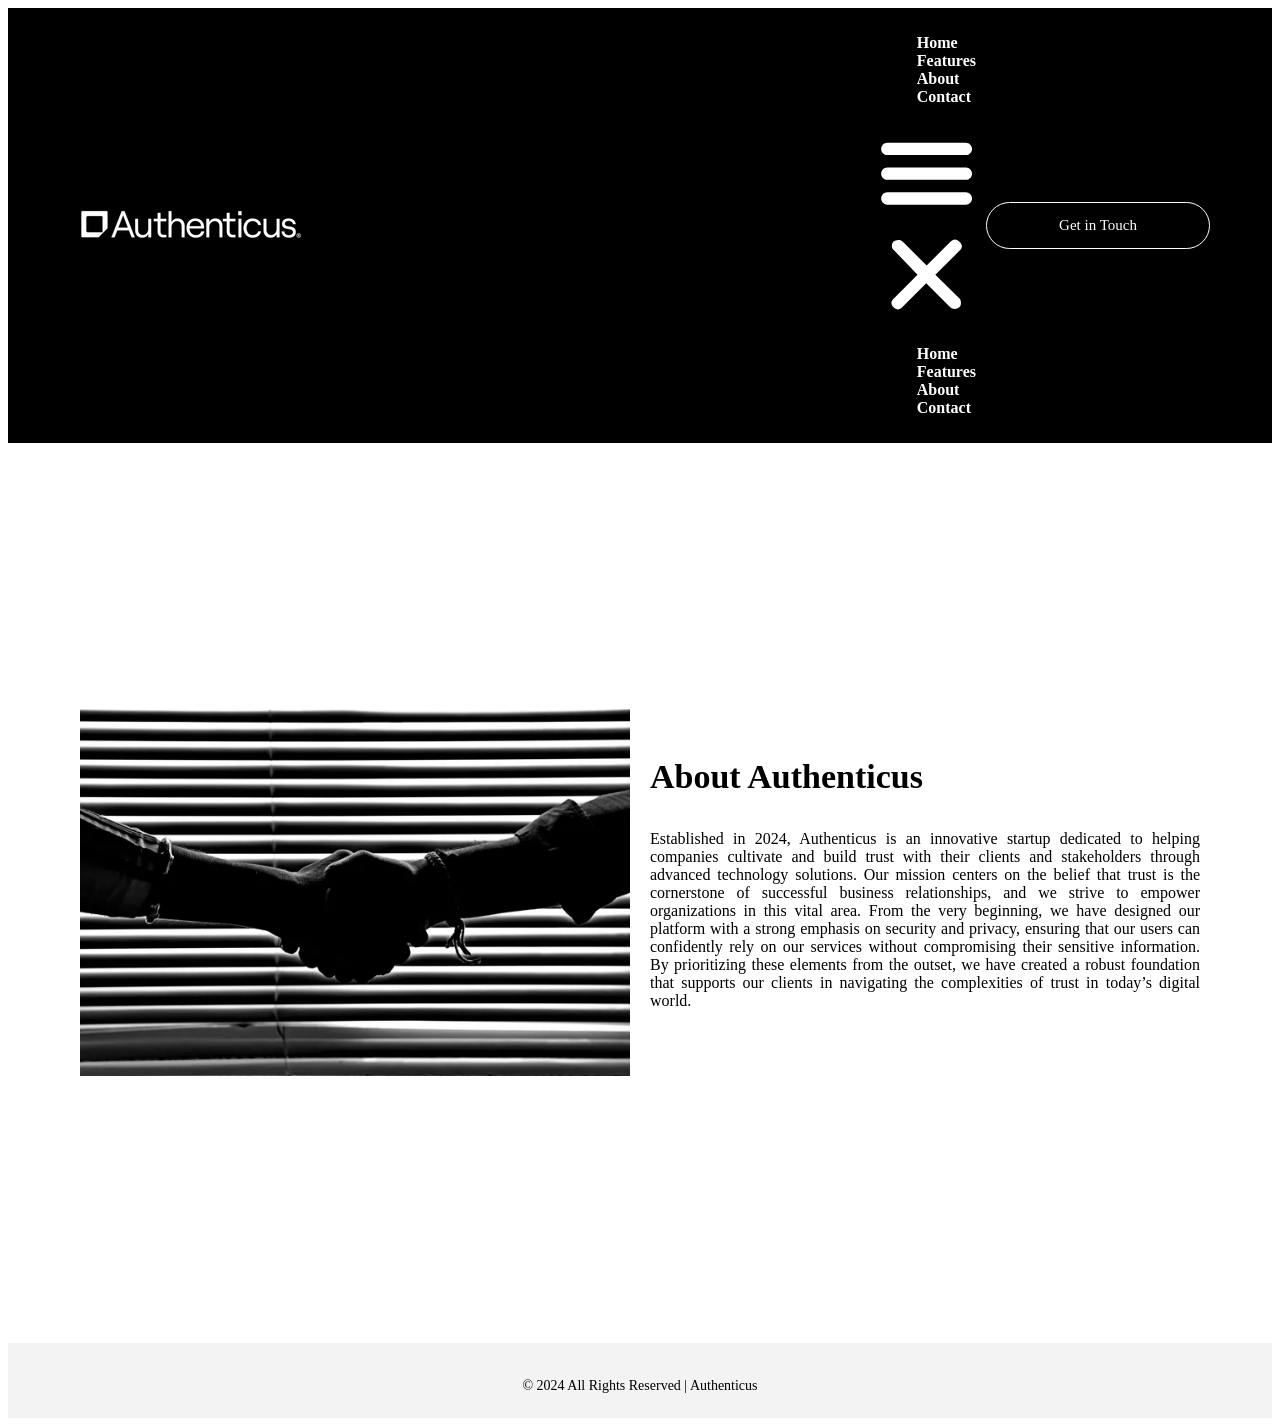
==== commit 57191ed1: "changes" ====
--- a/about/index.html
+++ b/about/index.html
@@ -17,8 +17,6 @@
 <link rel="stylesheet" id="widget-image-css" href="/wp-content/plugins/elementor/assets/css/widget-image.min.css" media="all">
 <link rel="stylesheet" id="widget-nav-menu-css" href="/wp-content/plugins/elementor-pro/assets/css/widget-nav-menu.min.css" media="all">
 <link rel="stylesheet" id="widget-text-editor-css" href="/wp-content/plugins/elementor/assets/css/widget-text-editor.min.css" media="all">
-<link rel="stylesheet" id="widget-social-icons-css" href="/wp-content/plugins/elementor/assets/css/widget-social-icons.min.css" media="all">
-<link rel="stylesheet" id="e-apple-webkit-css" href="/wp-content/plugins/elementor/assets/css/conditionals/apple-webkit.min.css" media="all">
 <link rel="stylesheet" id="widget-heading-css" href="/wp-content/plugins/elementor/assets/css/widget-heading.min.css" media="all">
 <link rel="stylesheet" id="elementor-post-186-css" href="/wp-content/uploads/elementor/css/post-186.css" media="all">
 <link rel="stylesheet" id="elementor-post-12-css" href="/wp-content/uploads/elementor/css/post-12.css" media="all">
@@ -101,27 +99,6 @@
 				<div class="elementor-element elementor-element-47edaad elementor-widget elementor-widget-text-editor" data-id="47edaad" data-element_type="widget" data-widget_type="text-editor.default">
 									<p>© 2024 All Rights Reserved | Authenticus</p>								</div>
 				</div>
-		<div class="elementor-element elementor-element-8dcaae1 e-con-full e-flex e-con e-child" data-id="8dcaae1" data-element_type="container">
-				<div class="elementor-element elementor-element-4b90075 elementor-shape-circle e-grid-align-right e-grid-align-mobile-center elementor-grid-0 elementor-widget elementor-widget-social-icons" data-id="4b90075" data-element_type="widget" data-widget_type="social-icons.default">
-							<div class="elementor-social-icons-wrapper elementor-grid">
-							<span class="elementor-grid-item">
-					<a class="elementor-icon elementor-social-icon elementor-social-icon-facebook elementor-repeater-item-c86e626" href="https://www.facebook.com/" target="_blank">
-						<span class="elementor-screen-only">Facebook</span>
-						<svg class="e-font-icon-svg e-fab-facebook" viewbox="0 0 512 512" xmlns="http://www.w3.org/2000/svg"><path d="M504 256C504 119 393 8 256 8S8 119 8 256c0 123.78 90.69 226.38 209.25 245V327.69h-63V256h63v-54.64c0-62.15 37-96.48 93.67-96.48 27.14 0 55.52 4.84 55.52 4.84v61h-31.28c-30.8 0-40.41 19.12-40.41 38.73V256h68.78l-11 71.69h-57.78V501C413.31 482.38 504 379.78 504 256z"></path></svg>					</a>
-				</span>
-							<span class="elementor-grid-item">
-					<a class="elementor-icon elementor-social-icon elementor-social-icon-x-twitter elementor-repeater-item-9e79fa3" href="https://x.com/" target="_blank">
-						<span class="elementor-screen-only">X-twitter</span>
-						<svg class="e-font-icon-svg e-fab-x-twitter" viewbox="0 0 512 512" xmlns="http://www.w3.org/2000/svg"><path d="M389.2 48h70.6L305.6 224.2 487 464H345L233.7 318.6 106.5 464H35.8L200.7 275.5 26.8 48H172.4L272.9 180.9 389.2 48zM364.4 421.8h39.1L151.1 88h-42L364.4 421.8z"></path></svg>					</a>
-				</span>
-							<span class="elementor-grid-item">
-					<a class="elementor-icon elementor-social-icon elementor-social-icon-youtube elementor-repeater-item-d28ce10" href="https://www.youtube.com/#" target="_blank">
-						<span class="elementor-screen-only">Youtube</span>
-						<svg class="e-font-icon-svg e-fab-youtube" viewbox="0 0 576 512" xmlns="http://www.w3.org/2000/svg"><path d="M549.655 124.083c-6.281-23.65-24.787-42.276-48.284-48.597C458.781 64 288 64 288 64S117.22 64 74.629 75.486c-23.497 6.322-42.003 24.947-48.284 48.597-11.412 42.867-11.412 132.305-11.412 132.305s0 89.438 11.412 132.305c6.281 23.65 24.787 41.5 48.284 47.821C117.22 448 288 448 288 448s170.78 0 213.371-11.486c23.497-6.321 42.003-24.171 48.284-47.821 11.412-42.867 11.412-132.305 11.412-132.305s0-89.438-11.412-132.305zm-317.51 213.508V175.185l142.739 81.205-142.739 81.201z"></path></svg>					</a>
-				</span>
-					</div>
-						</div>
-				</div>
 					</div>
 				</div>
 				</div>
@@ -136,10 +113,10 @@
 <script id="wp-i18n-js-after">
 wp.i18n.setLocaleData( { 'text directionltr': [ 'ltr' ] } );
 </script>
-<script id="elementor-pro-frontend-js-before">var ElementorProFrontendConfig = {"ajaxurl":"\/wp-admin\/admin-ajax.php","nonce":"e24d4b60cb","urls":{"assets":"\/wp-content\/plugins\/elementor-pro\/assets\/","rest":"\/wp-json\/"},"settings":{"lazy_load_background_images":false},"popup":{"hasPopUps":false},"shareButtonsNetworks":{"facebook":{"title":"Facebook","has_counter":true},"twitter":{"title":"Twitter"},"linkedin":{"title":"LinkedIn","has_counter":true},"pinterest":{"title":"Pinterest","has_counter":true},"reddit":{"title":"Reddit","has_counter":true},"vk":{"title":"VK","has_counter":true},"odnoklassniki":{"title":"OK","has_counter":true},"tumblr":{"title":"Tumblr"},"digg":{"title":"Digg"},"skype":{"title":"Skype"},"stumbleupon":{"title":"StumbleUpon","has_counter":true},"mix":{"title":"Mix"},"telegram":{"title":"Telegram"},"pocket":{"title":"Pocket","has_counter":true},"xing":{"title":"XING","has_counter":true},"whatsapp":{"title":"WhatsApp"},"email":{"title":"Email"},"print":{"title":"Print"},"x-twitter":{"title":"X"},"threads":{"title":"Threads"}},"facebook_sdk":{"lang":"en_US","app_id":""},"lottie":{"defaultAnimationUrl":"\/wp-content\/plugins\/elementor-pro\/modules\/lottie\/assets\/animations\/default.json"}};</script>
+<script id="elementor-pro-frontend-js-before">var ElementorProFrontendConfig = {"ajaxurl":"\/wp-admin\/admin-ajax.php","nonce":"829ea13e24","urls":{"assets":"\/wp-content\/plugins\/elementor-pro\/assets\/","rest":"\/wp-json\/"},"settings":{"lazy_load_background_images":false},"popup":{"hasPopUps":false},"shareButtonsNetworks":{"facebook":{"title":"Facebook","has_counter":true},"twitter":{"title":"Twitter"},"linkedin":{"title":"LinkedIn","has_counter":true},"pinterest":{"title":"Pinterest","has_counter":true},"reddit":{"title":"Reddit","has_counter":true},"vk":{"title":"VK","has_counter":true},"odnoklassniki":{"title":"OK","has_counter":true},"tumblr":{"title":"Tumblr"},"digg":{"title":"Digg"},"skype":{"title":"Skype"},"stumbleupon":{"title":"StumbleUpon","has_counter":true},"mix":{"title":"Mix"},"telegram":{"title":"Telegram"},"pocket":{"title":"Pocket","has_counter":true},"xing":{"title":"XING","has_counter":true},"whatsapp":{"title":"WhatsApp"},"email":{"title":"Email"},"print":{"title":"Print"},"x-twitter":{"title":"X"},"threads":{"title":"Threads"}},"facebook_sdk":{"lang":"en_US","app_id":""},"lottie":{"defaultAnimationUrl":"\/wp-content\/plugins\/elementor-pro\/modules\/lottie\/assets\/animations\/default.json"}};</script>
 <script src="/wp-content/plugins/elementor-pro/assets/js/frontend.min.js" id="elementor-pro-frontend-js"></script>
 <script src="/wp-includes/js/jquery/ui/core.min.js" id="jquery-ui-core-js"></script>
-<script id="elementor-frontend-js-before">var elementorFrontendConfig = {"environmentMode":{"edit":false,"wpPreview":false,"isScriptDebug":false},"i18n":{"shareOnFacebook":"Share on Facebook","shareOnTwitter":"Share on Twitter","pinIt":"Pin it","download":"Download","downloadImage":"Download image","fullscreen":"Fullscreen","zoom":"Zoom","share":"Share","playVideo":"Play Video","previous":"Previous","next":"Next","close":"Close","a11yCarouselPrevSlideMessage":"Previous slide","a11yCarouselNextSlideMessage":"Next slide","a11yCarouselFirstSlideMessage":"This is the first slide","a11yCarouselLastSlideMessage":"This is the last slide","a11yCarouselPaginationBulletMessage":"Go to slide"},"is_rtl":false,"breakpoints":{"xs":0,"sm":480,"md":768,"lg":1025,"xl":1440,"xxl":1600},"responsive":{"breakpoints":{"mobile":{"label":"Mobile Portrait","value":767,"default_value":767,"direction":"max","is_enabled":true},"mobile_extra":{"label":"Mobile Landscape","value":880,"default_value":880,"direction":"max","is_enabled":false},"tablet":{"label":"Tablet Portrait","value":1024,"default_value":1024,"direction":"max","is_enabled":true},"tablet_extra":{"label":"Tablet Landscape","value":1200,"default_value":1200,"direction":"max","is_enabled":false},"laptop":{"label":"Laptop","value":1366,"default_value":1366,"direction":"max","is_enabled":false},"widescreen":{"label":"Widescreen","value":2400,"default_value":2400,"direction":"min","is_enabled":false}},"hasCustomBreakpoints":false},"version":"3.26.4","is_static":false,"experimentalFeatures":{"e_font_icon_svg":true,"additional_custom_breakpoints":true,"container":true,"e_swiper_latest":true,"e_nested_atomic_repeaters":true,"e_optimized_markup":true,"e_onboarding":true,"e_css_smooth_scroll":true,"theme_builder_v2":true,"hello-theme-header-footer":true,"home_screen":true,"nested-elements":true,"editor_v2":true,"e_element_cache":true,"link-in-bio":true,"floating-buttons":true,"launchpad-checklist":true},"urls":{"assets":"\/wp-content\/plugins\/elementor\/assets\/","ajaxurl":"\/wp-admin\/admin-ajax.php","uploadUrl":"\/wp-content\/uploads"},"nonces":{"floatingButtonsClickTracking":"78ebe11e18"},"swiperClass":"swiper","settings":{"page":[],"editorPreferences":[]},"kit":{"active_breakpoints":["viewport_mobile","viewport_tablet"],"global_image_lightbox":"yes","lightbox_enable_counter":"yes","lightbox_enable_fullscreen":"yes","lightbox_enable_zoom":"yes","lightbox_enable_share":"yes","lightbox_title_src":"title","lightbox_description_src":"description","hello_header_logo_type":"logo","hello_header_menu_layout":"horizontal","hello_footer_logo_type":"logo"},"post":{"id":186,"title":"About%20%E2%80%93%20Authenticus","excerpt":"","featuredImage":false}};</script>
+<script id="elementor-frontend-js-before">var elementorFrontendConfig = {"environmentMode":{"edit":false,"wpPreview":false,"isScriptDebug":false},"i18n":{"shareOnFacebook":"Share on Facebook","shareOnTwitter":"Share on Twitter","pinIt":"Pin it","download":"Download","downloadImage":"Download image","fullscreen":"Fullscreen","zoom":"Zoom","share":"Share","playVideo":"Play Video","previous":"Previous","next":"Next","close":"Close","a11yCarouselPrevSlideMessage":"Previous slide","a11yCarouselNextSlideMessage":"Next slide","a11yCarouselFirstSlideMessage":"This is the first slide","a11yCarouselLastSlideMessage":"This is the last slide","a11yCarouselPaginationBulletMessage":"Go to slide"},"is_rtl":false,"breakpoints":{"xs":0,"sm":480,"md":768,"lg":1025,"xl":1440,"xxl":1600},"responsive":{"breakpoints":{"mobile":{"label":"Mobile Portrait","value":767,"default_value":767,"direction":"max","is_enabled":true},"mobile_extra":{"label":"Mobile Landscape","value":880,"default_value":880,"direction":"max","is_enabled":false},"tablet":{"label":"Tablet Portrait","value":1024,"default_value":1024,"direction":"max","is_enabled":true},"tablet_extra":{"label":"Tablet Landscape","value":1200,"default_value":1200,"direction":"max","is_enabled":false},"laptop":{"label":"Laptop","value":1366,"default_value":1366,"direction":"max","is_enabled":false},"widescreen":{"label":"Widescreen","value":2400,"default_value":2400,"direction":"min","is_enabled":false}},"hasCustomBreakpoints":false},"version":"3.27.0","is_static":false,"experimentalFeatures":{"e_font_icon_svg":true,"additional_custom_breakpoints":true,"container":true,"e_swiper_latest":true,"e_optimized_markup":true,"e_onboarding":true,"theme_builder_v2":true,"hello-theme-header-footer":true,"home_screen":true,"nested-elements":true,"editor_v2":true,"e_element_cache":true,"link-in-bio":true,"floating-buttons":true,"launchpad-checklist":true},"urls":{"assets":"\/wp-content\/plugins\/elementor\/assets\/","ajaxurl":"\/wp-admin\/admin-ajax.php","uploadUrl":"\/wp-content\/uploads"},"nonces":{"floatingButtonsClickTracking":"671389f5ec"},"swiperClass":"swiper","settings":{"page":[],"editorPreferences":[]},"kit":{"active_breakpoints":["viewport_mobile","viewport_tablet"],"global_image_lightbox":"yes","lightbox_enable_counter":"yes","lightbox_enable_fullscreen":"yes","lightbox_enable_zoom":"yes","lightbox_enable_share":"yes","lightbox_title_src":"title","lightbox_description_src":"description","hello_header_logo_type":"logo","hello_header_menu_layout":"horizontal","hello_footer_logo_type":"logo"},"post":{"id":186,"title":"About%20%E2%80%93%20Authenticus","excerpt":"","featuredImage":false}};</script>
 <script src="/wp-content/plugins/elementor/assets/js/frontend.min.js" id="elementor-frontend-js"></script>
 <script src="/wp-content/plugins/elementor-pro/assets/js/elements-handlers.min.js" id="pro-elements-handlers-js"></script>
 
--- a/wp-content/plugins/elementor/assets/css/widget-image.min.css
+++ b/wp-content/plugins/elementor/assets/css/widget-image.min.css
@@ -1,2 +1,2 @@
-/*! elementor - v3.26.0 - 07-01-2025 */
+/*! elementor - v3.27.0 - 20-01-2025 */
 .elementor-widget-image{text-align:center}.elementor-widget-image a{display:inline-block}.elementor-widget-image a img[src$=".svg"]{width:48px}.elementor-widget-image img{display:inline-block;vertical-align:middle}
--- a/wp-content/plugins/elementor/assets/css/widget-text-editor.min.css
+++ b/wp-content/plugins/elementor/assets/css/widget-text-editor.min.css
@@ -1,2 +1,2 @@
-/*! elementor - v3.26.0 - 07-01-2025 */
+/*! elementor - v3.27.0 - 20-01-2025 */
 .elementor-widget-text-editor.elementor-drop-cap-view-stacked .elementor-drop-cap{background-color:#69727d;color:#fff}.elementor-widget-text-editor.elementor-drop-cap-view-framed .elementor-drop-cap{background-color:transparent;border:3px solid;color:#69727d}.elementor-widget-text-editor:not(.elementor-drop-cap-view-default) .elementor-drop-cap{margin-top:8px}.elementor-widget-text-editor:not(.elementor-drop-cap-view-default) .elementor-drop-cap-letter{height:1em;width:1em}.elementor-widget-text-editor .elementor-drop-cap{float:left;font-size:50px;line-height:1;text-align:center}.elementor-widget-text-editor .elementor-drop-cap-letter{display:inline-block}
--- a/wp-content/plugins/elementor/assets/css/widget-heading.min.css
+++ b/wp-content/plugins/elementor/assets/css/widget-heading.min.css
@@ -1,2 +1,2 @@
-/*! elementor - v3.26.0 - 07-01-2025 */
+/*! elementor - v3.27.0 - 20-01-2025 */
 .elementor-widget-heading .elementor-heading-title[class*=elementor-size-]>a{color:inherit;font-size:inherit;line-height:inherit}.elementor-widget-heading .elementor-heading-title.elementor-size-small{font-size:15px}.elementor-widget-heading .elementor-heading-title.elementor-size-medium{font-size:19px}.elementor-widget-heading .elementor-heading-title.elementor-size-large{font-size:29px}.elementor-widget-heading .elementor-heading-title.elementor-size-xl{font-size:39px}.elementor-widget-heading .elementor-heading-title.elementor-size-xxl{font-size:59px}
--- a/wp-content/uploads/elementor/css/post-16.css
+++ b/wp-content/uploads/elementor/css/post-16.css
@@ -1 +1 @@
-.elementor-16 .elementor-element.elementor-element-4dd644a{--display:flex;--min-height:44px;--flex-direction:row;--container-widget-width:calc( ( 1 - var( --container-widget-flex-grow ) ) * 100% );--container-widget-height:100%;--container-widget-flex-grow:1;--container-widget-align-self:stretch;--flex-wrap-mobile:wrap;--justify-content:center;--align-items:center;--gap:10px 10px;--row-gap:10px;--column-gap:10px;}.elementor-16 .elementor-element.elementor-element-4dd644a:not(.elementor-motion-effects-element-type-background), .elementor-16 .elementor-element.elementor-element-4dd644a > .elementor-motion-effects-container > .elementor-motion-effects-layer{background-color:#F3F3F3;}.elementor-16 .elementor-element.elementor-element-8dfff17{--display:flex;--padding-top:0px;--padding-bottom:0px;--padding-left:0px;--padding-right:0px;}.elementor-16 .elementor-element.elementor-element-47edaad{padding:11.4px 0px 0px 0px;text-align:left;font-size:14px;}.elementor-16 .elementor-element.elementor-element-8dcaae1{--display:flex;--padding-top:0px;--padding-bottom:0px;--padding-left:0px;--padding-right:0px;}.elementor-16 .elementor-element.elementor-element-4b90075 .elementor-repeater-item-c86e626.elementor-social-icon{background-color:var( --e-global-color-text );}.elementor-16 .elementor-element.elementor-element-4b90075 .elementor-repeater-item-9e79fa3.elementor-social-icon{background-color:var( --e-global-color-text );}.elementor-16 .elementor-element.elementor-element-4b90075 .elementor-repeater-item-d28ce10.elementor-social-icon{background-color:var( --e-global-color-text );}.elementor-16 .elementor-element.elementor-element-4b90075{--grid-template-columns:repeat(0, auto);text-align:right;--icon-size:20px;--grid-column-gap:8px;}.elementor-16 .elementor-element.elementor-element-4b90075 .elementor-social-icon:hover{background-color:var( --e-global-color-primary );}.elementor-theme-builder-content-area{height:400px;}.elementor-location-header:before, .elementor-location-footer:before{content:"";display:table;clear:both;}@media(min-width:768px){.elementor-16 .elementor-element.elementor-element-8dfff17{--width:50%;}.elementor-16 .elementor-element.elementor-element-8dcaae1{--width:50%;}}@media(max-width:767px){.elementor-16 .elementor-element.elementor-element-4dd644a{--gap:5px 5px;--row-gap:5px;--column-gap:5px;--padding-top:0px;--padding-bottom:25px;--padding-left:0px;--padding-right:0px;}.elementor-16 .elementor-element.elementor-element-8dfff17{--padding-top:0px;--padding-bottom:0px;--padding-left:0px;--padding-right:0px;}.elementor-16 .elementor-element.elementor-element-47edaad{text-align:center;}.elementor-16 .elementor-element.elementor-element-8dcaae1{--padding-top:0px;--padding-bottom:0px;--padding-left:0px;--padding-right:0px;}.elementor-16 .elementor-element.elementor-element-4b90075{text-align:center;}}+.elementor-16 .elementor-element.elementor-element-4dd644a{--display:flex;--min-height:44px;--flex-direction:row;--container-widget-width:calc( ( 1 - var( --container-widget-flex-grow ) ) * 100% );--container-widget-height:100%;--container-widget-flex-grow:1;--container-widget-align-self:stretch;--flex-wrap-mobile:wrap;--justify-content:center;--align-items:center;--gap:10px 10px;--row-gap:10px;--column-gap:10px;}.elementor-16 .elementor-element.elementor-element-4dd644a:not(.elementor-motion-effects-element-type-background), .elementor-16 .elementor-element.elementor-element-4dd644a > .elementor-motion-effects-container > .elementor-motion-effects-layer{background-color:#F3F3F3;}.elementor-16 .elementor-element.elementor-element-8dfff17{--display:flex;--padding-top:0px;--padding-bottom:0px;--padding-left:0px;--padding-right:0px;}.elementor-16 .elementor-element.elementor-element-47edaad{padding:11.4px 0px 0px 0px;text-align:center;font-size:14px;}.elementor-theme-builder-content-area{height:400px;}.elementor-location-header:before, .elementor-location-footer:before{content:"";display:table;clear:both;}@media(min-width:768px){.elementor-16 .elementor-element.elementor-element-8dfff17{--width:50%;}}@media(max-width:767px){.elementor-16 .elementor-element.elementor-element-4dd644a{--gap:5px 5px;--row-gap:5px;--column-gap:5px;--padding-top:0px;--padding-bottom:25px;--padding-left:0px;--padding-right:0px;}.elementor-16 .elementor-element.elementor-element-8dfff17{--padding-top:0px;--padding-bottom:0px;--padding-left:0px;--padding-right:0px;}.elementor-16 .elementor-element.elementor-element-47edaad{text-align:center;}}
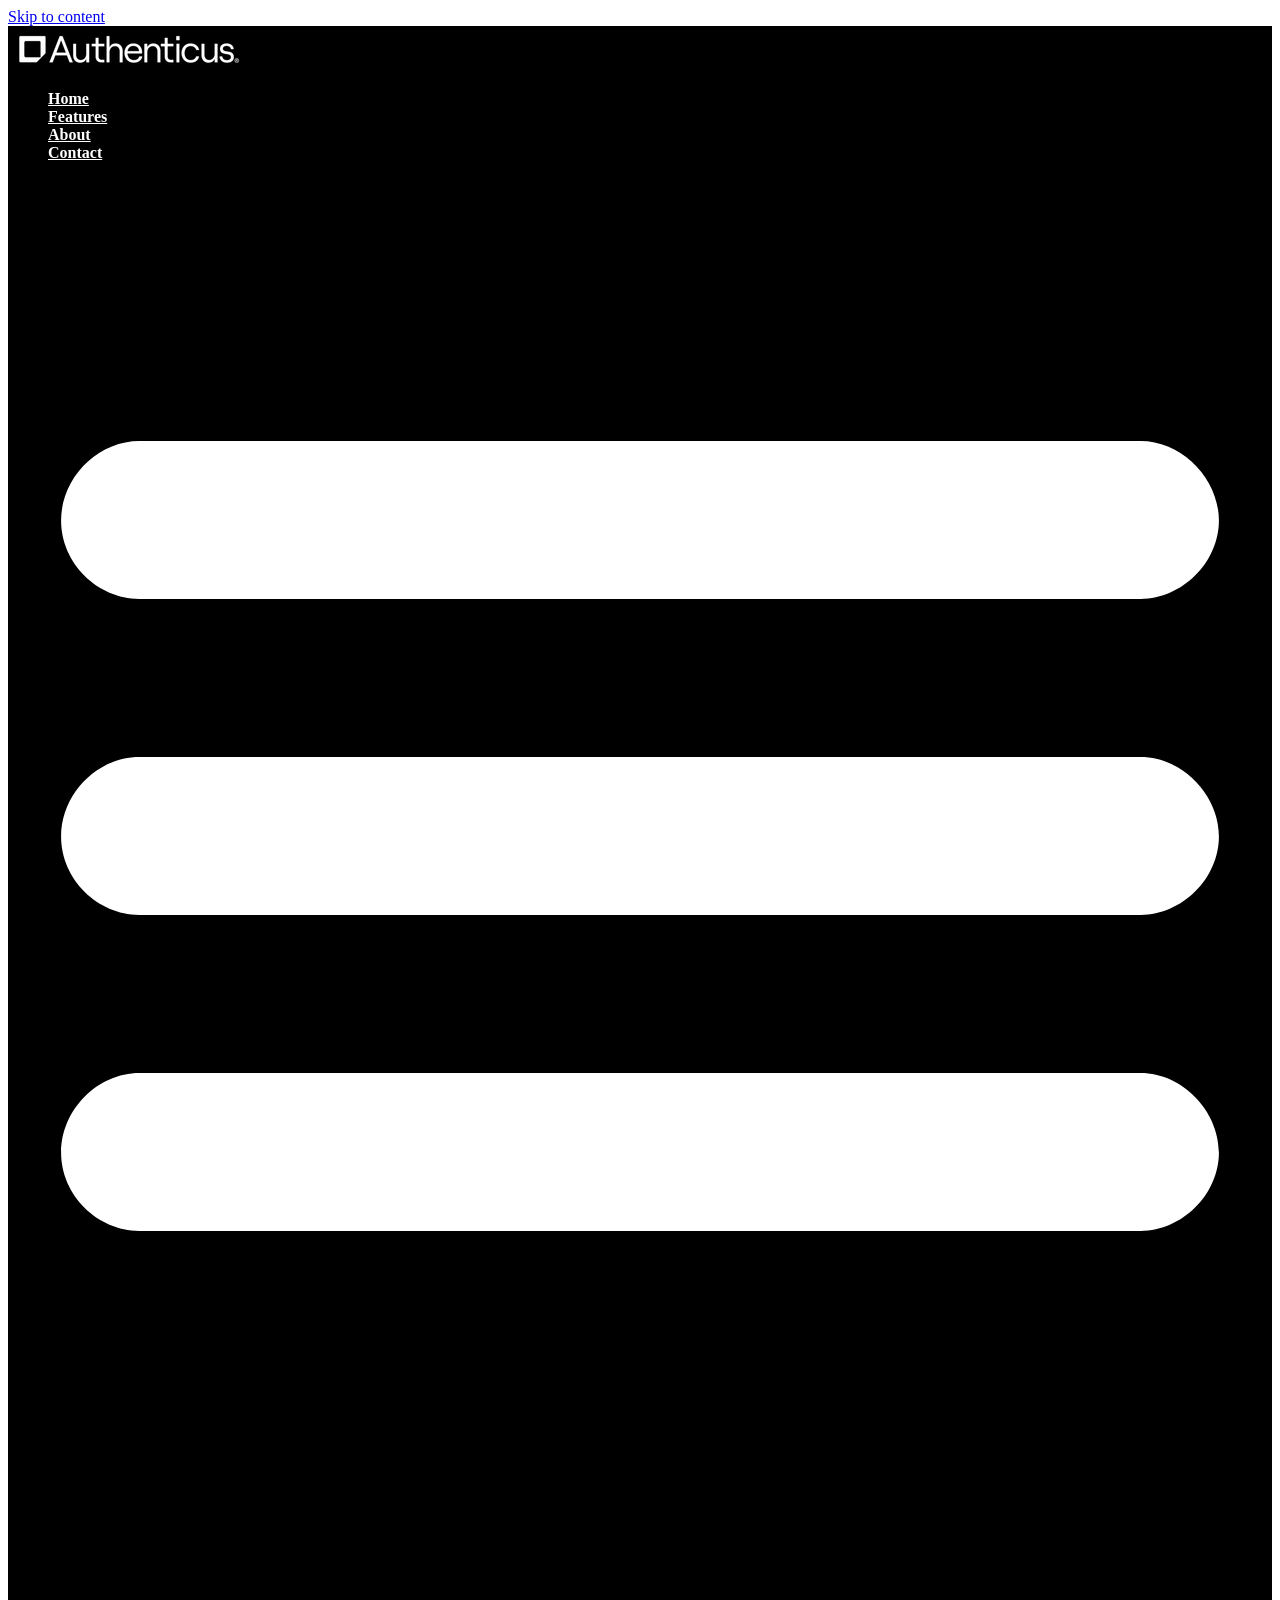
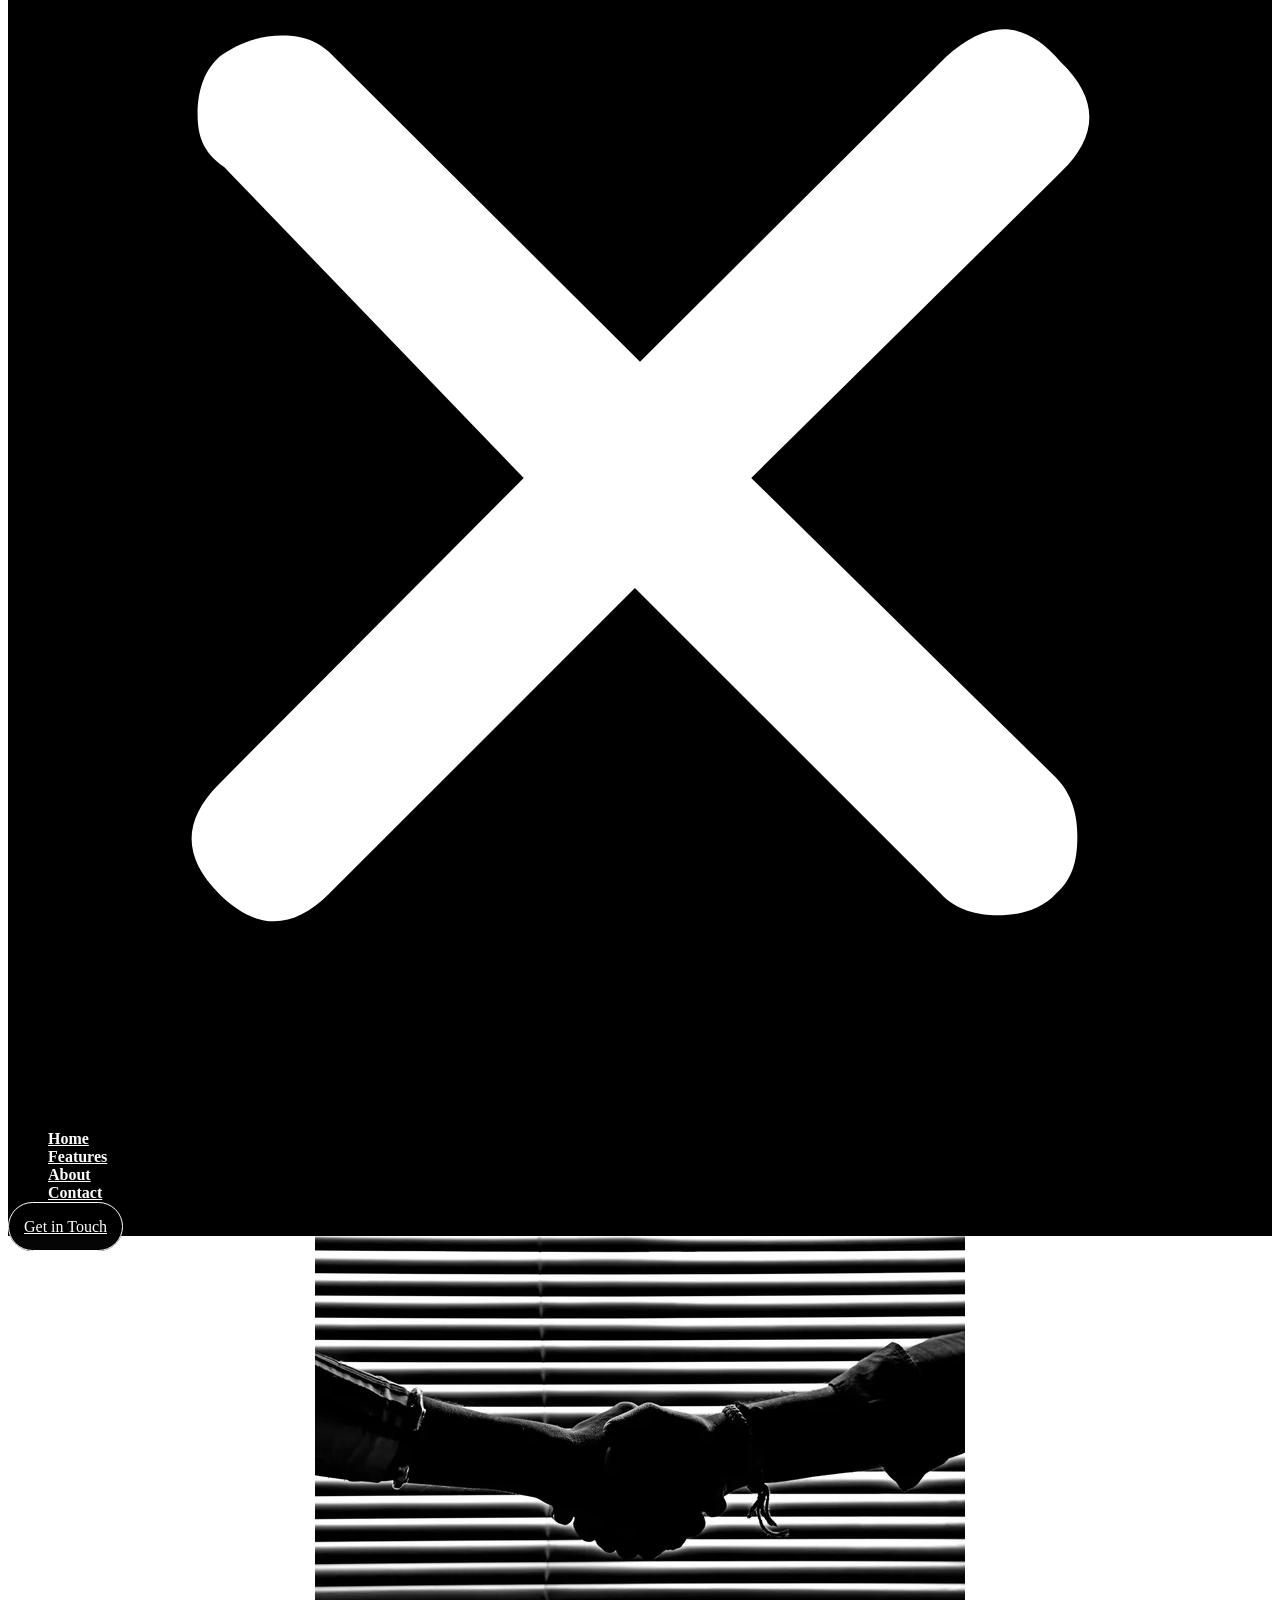
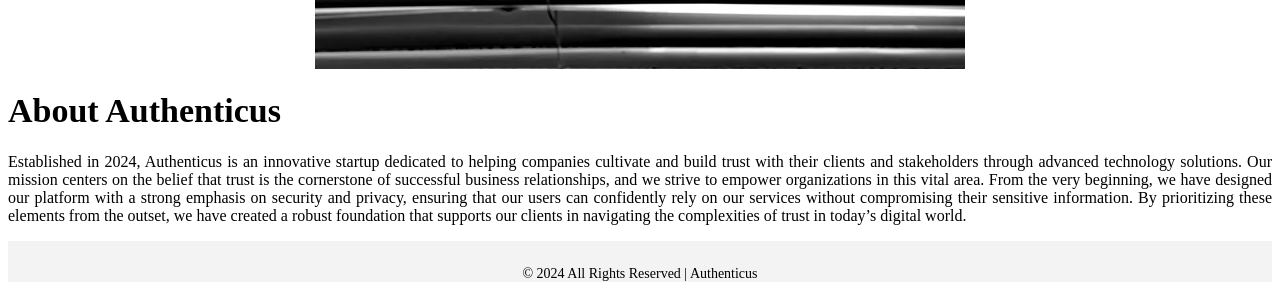
==== commit 0a6fd46d: "changes" ====
--- a/about/index.html
+++ b/about/index.html
@@ -113,10 +113,10 @@
 <script id="wp-i18n-js-after">
 wp.i18n.setLocaleData( { 'text directionltr': [ 'ltr' ] } );
 </script>
-<script id="elementor-pro-frontend-js-before">var ElementorProFrontendConfig = {"ajaxurl":"\/wp-admin\/admin-ajax.php","nonce":"829ea13e24","urls":{"assets":"\/wp-content\/plugins\/elementor-pro\/assets\/","rest":"\/wp-json\/"},"settings":{"lazy_load_background_images":false},"popup":{"hasPopUps":false},"shareButtonsNetworks":{"facebook":{"title":"Facebook","has_counter":true},"twitter":{"title":"Twitter"},"linkedin":{"title":"LinkedIn","has_counter":true},"pinterest":{"title":"Pinterest","has_counter":true},"reddit":{"title":"Reddit","has_counter":true},"vk":{"title":"VK","has_counter":true},"odnoklassniki":{"title":"OK","has_counter":true},"tumblr":{"title":"Tumblr"},"digg":{"title":"Digg"},"skype":{"title":"Skype"},"stumbleupon":{"title":"StumbleUpon","has_counter":true},"mix":{"title":"Mix"},"telegram":{"title":"Telegram"},"pocket":{"title":"Pocket","has_counter":true},"xing":{"title":"XING","has_counter":true},"whatsapp":{"title":"WhatsApp"},"email":{"title":"Email"},"print":{"title":"Print"},"x-twitter":{"title":"X"},"threads":{"title":"Threads"}},"facebook_sdk":{"lang":"en_US","app_id":""},"lottie":{"defaultAnimationUrl":"\/wp-content\/plugins\/elementor-pro\/modules\/lottie\/assets\/animations\/default.json"}};</script>
+<script id="elementor-pro-frontend-js-before">var ElementorProFrontendConfig = {"ajaxurl":"\/wp-admin\/admin-ajax.php","nonce":"9512d60a41","urls":{"assets":"\/wp-content\/plugins\/elementor-pro\/assets\/","rest":"\/wp-json\/"},"settings":{"lazy_load_background_images":false},"popup":{"hasPopUps":false},"shareButtonsNetworks":{"facebook":{"title":"Facebook","has_counter":true},"twitter":{"title":"Twitter"},"linkedin":{"title":"LinkedIn","has_counter":true},"pinterest":{"title":"Pinterest","has_counter":true},"reddit":{"title":"Reddit","has_counter":true},"vk":{"title":"VK","has_counter":true},"odnoklassniki":{"title":"OK","has_counter":true},"tumblr":{"title":"Tumblr"},"digg":{"title":"Digg"},"skype":{"title":"Skype"},"stumbleupon":{"title":"StumbleUpon","has_counter":true},"mix":{"title":"Mix"},"telegram":{"title":"Telegram"},"pocket":{"title":"Pocket","has_counter":true},"xing":{"title":"XING","has_counter":true},"whatsapp":{"title":"WhatsApp"},"email":{"title":"Email"},"print":{"title":"Print"},"x-twitter":{"title":"X"},"threads":{"title":"Threads"}},"facebook_sdk":{"lang":"en_US","app_id":""},"lottie":{"defaultAnimationUrl":"\/wp-content\/plugins\/elementor-pro\/modules\/lottie\/assets\/animations\/default.json"}};</script>
 <script src="/wp-content/plugins/elementor-pro/assets/js/frontend.min.js" id="elementor-pro-frontend-js"></script>
 <script src="/wp-includes/js/jquery/ui/core.min.js" id="jquery-ui-core-js"></script>
-<script id="elementor-frontend-js-before">var elementorFrontendConfig = {"environmentMode":{"edit":false,"wpPreview":false,"isScriptDebug":false},"i18n":{"shareOnFacebook":"Share on Facebook","shareOnTwitter":"Share on Twitter","pinIt":"Pin it","download":"Download","downloadImage":"Download image","fullscreen":"Fullscreen","zoom":"Zoom","share":"Share","playVideo":"Play Video","previous":"Previous","next":"Next","close":"Close","a11yCarouselPrevSlideMessage":"Previous slide","a11yCarouselNextSlideMessage":"Next slide","a11yCarouselFirstSlideMessage":"This is the first slide","a11yCarouselLastSlideMessage":"This is the last slide","a11yCarouselPaginationBulletMessage":"Go to slide"},"is_rtl":false,"breakpoints":{"xs":0,"sm":480,"md":768,"lg":1025,"xl":1440,"xxl":1600},"responsive":{"breakpoints":{"mobile":{"label":"Mobile Portrait","value":767,"default_value":767,"direction":"max","is_enabled":true},"mobile_extra":{"label":"Mobile Landscape","value":880,"default_value":880,"direction":"max","is_enabled":false},"tablet":{"label":"Tablet Portrait","value":1024,"default_value":1024,"direction":"max","is_enabled":true},"tablet_extra":{"label":"Tablet Landscape","value":1200,"default_value":1200,"direction":"max","is_enabled":false},"laptop":{"label":"Laptop","value":1366,"default_value":1366,"direction":"max","is_enabled":false},"widescreen":{"label":"Widescreen","value":2400,"default_value":2400,"direction":"min","is_enabled":false}},"hasCustomBreakpoints":false},"version":"3.27.0","is_static":false,"experimentalFeatures":{"e_font_icon_svg":true,"additional_custom_breakpoints":true,"container":true,"e_swiper_latest":true,"e_optimized_markup":true,"e_onboarding":true,"theme_builder_v2":true,"hello-theme-header-footer":true,"home_screen":true,"nested-elements":true,"editor_v2":true,"e_element_cache":true,"link-in-bio":true,"floating-buttons":true,"launchpad-checklist":true},"urls":{"assets":"\/wp-content\/plugins\/elementor\/assets\/","ajaxurl":"\/wp-admin\/admin-ajax.php","uploadUrl":"\/wp-content\/uploads"},"nonces":{"floatingButtonsClickTracking":"671389f5ec"},"swiperClass":"swiper","settings":{"page":[],"editorPreferences":[]},"kit":{"active_breakpoints":["viewport_mobile","viewport_tablet"],"global_image_lightbox":"yes","lightbox_enable_counter":"yes","lightbox_enable_fullscreen":"yes","lightbox_enable_zoom":"yes","lightbox_enable_share":"yes","lightbox_title_src":"title","lightbox_description_src":"description","hello_header_logo_type":"logo","hello_header_menu_layout":"horizontal","hello_footer_logo_type":"logo"},"post":{"id":186,"title":"About%20%E2%80%93%20Authenticus","excerpt":"","featuredImage":false}};</script>
+<script id="elementor-frontend-js-before">var elementorFrontendConfig = {"environmentMode":{"edit":false,"wpPreview":false,"isScriptDebug":false},"i18n":{"shareOnFacebook":"Share on Facebook","shareOnTwitter":"Share on Twitter","pinIt":"Pin it","download":"Download","downloadImage":"Download image","fullscreen":"Fullscreen","zoom":"Zoom","share":"Share","playVideo":"Play Video","previous":"Previous","next":"Next","close":"Close","a11yCarouselPrevSlideMessage":"Previous slide","a11yCarouselNextSlideMessage":"Next slide","a11yCarouselFirstSlideMessage":"This is the first slide","a11yCarouselLastSlideMessage":"This is the last slide","a11yCarouselPaginationBulletMessage":"Go to slide"},"is_rtl":false,"breakpoints":{"xs":0,"sm":480,"md":768,"lg":1025,"xl":1440,"xxl":1600},"responsive":{"breakpoints":{"mobile":{"label":"Mobile Portrait","value":767,"default_value":767,"direction":"max","is_enabled":true},"mobile_extra":{"label":"Mobile Landscape","value":880,"default_value":880,"direction":"max","is_enabled":false},"tablet":{"label":"Tablet Portrait","value":1024,"default_value":1024,"direction":"max","is_enabled":true},"tablet_extra":{"label":"Tablet Landscape","value":1200,"default_value":1200,"direction":"max","is_enabled":false},"laptop":{"label":"Laptop","value":1366,"default_value":1366,"direction":"max","is_enabled":false},"widescreen":{"label":"Widescreen","value":2400,"default_value":2400,"direction":"min","is_enabled":false}},"hasCustomBreakpoints":false},"version":"3.27.6","is_static":false,"experimentalFeatures":{"e_font_icon_svg":true,"additional_custom_breakpoints":true,"container":true,"e_swiper_latest":true,"e_optimized_markup":true,"e_onboarding":true,"theme_builder_v2":true,"hello-theme-header-footer":true,"home_screen":true,"nested-elements":true,"editor_v2":true,"e_element_cache":true,"link-in-bio":true,"floating-buttons":true,"launchpad-checklist":true},"urls":{"assets":"\/wp-content\/plugins\/elementor\/assets\/","ajaxurl":"\/wp-admin\/admin-ajax.php","uploadUrl":"\/wp-content\/uploads"},"nonces":{"floatingButtonsClickTracking":"f5ae7d9d67"},"swiperClass":"swiper","settings":{"page":[],"editorPreferences":[]},"kit":{"active_breakpoints":["viewport_mobile","viewport_tablet"],"global_image_lightbox":"yes","lightbox_enable_counter":"yes","lightbox_enable_fullscreen":"yes","lightbox_enable_zoom":"yes","lightbox_enable_share":"yes","lightbox_title_src":"title","lightbox_description_src":"description","hello_header_logo_type":"logo","hello_header_menu_layout":"horizontal","hello_footer_logo_type":"logo"},"post":{"id":186,"title":"About%20%E2%80%93%20Authenticus","excerpt":"","featuredImage":false}};</script>
 <script src="/wp-content/plugins/elementor/assets/js/frontend.min.js" id="elementor-frontend-js"></script>
 <script src="/wp-content/plugins/elementor-pro/assets/js/elements-handlers.min.js" id="pro-elements-handlers-js"></script>
 
--- a/wp-content/plugins/elementor/assets/css/widget-text-editor.min.css
+++ b/wp-content/plugins/elementor/assets/css/widget-text-editor.min.css
@@ -1,2 +1,2 @@
-/*! elementor - v3.27.0 - 20-01-2025 */
+/*! elementor - v3.27.0 - 18-02-2025 */
 .elementor-widget-text-editor.elementor-drop-cap-view-stacked .elementor-drop-cap{background-color:#69727d;color:#fff}.elementor-widget-text-editor.elementor-drop-cap-view-framed .elementor-drop-cap{background-color:transparent;border:3px solid;color:#69727d}.elementor-widget-text-editor:not(.elementor-drop-cap-view-default) .elementor-drop-cap{margin-top:8px}.elementor-widget-text-editor:not(.elementor-drop-cap-view-default) .elementor-drop-cap-letter{height:1em;width:1em}.elementor-widget-text-editor .elementor-drop-cap{float:left;font-size:50px;line-height:1;text-align:center}.elementor-widget-text-editor .elementor-drop-cap-letter{display:inline-block}
--- a/wp-content/uploads/elementor/css/post-16.css
+++ b/wp-content/uploads/elementor/css/post-16.css
@@ -1 +1 @@
-.elementor-16 .elementor-element.elementor-element-4dd644a{--display:flex;--min-height:44px;--flex-direction:row;--container-widget-width:calc( ( 1 - var( --container-widget-flex-grow ) ) * 100% );--container-widget-height:100%;--container-widget-flex-grow:1;--container-widget-align-self:stretch;--flex-wrap-mobile:wrap;--justify-content:center;--align-items:center;--gap:10px 10px;--row-gap:10px;--column-gap:10px;}.elementor-16 .elementor-element.elementor-element-4dd644a:not(.elementor-motion-effects-element-type-background), .elementor-16 .elementor-element.elementor-element-4dd644a > .elementor-motion-effects-container > .elementor-motion-effects-layer{background-color:#F3F3F3;}.elementor-16 .elementor-element.elementor-element-8dfff17{--display:flex;--padding-top:0px;--padding-bottom:0px;--padding-left:0px;--padding-right:0px;}.elementor-16 .elementor-element.elementor-element-47edaad{padding:11.4px 0px 0px 0px;text-align:center;font-size:14px;}.elementor-theme-builder-content-area{height:400px;}.elementor-location-header:before, .elementor-location-footer:before{content:"";display:table;clear:both;}@media(min-width:768px){.elementor-16 .elementor-element.elementor-element-8dfff17{--width:50%;}}@media(max-width:767px){.elementor-16 .elementor-element.elementor-element-4dd644a{--gap:5px 5px;--row-gap:5px;--column-gap:5px;--padding-top:0px;--padding-bottom:25px;--padding-left:0px;--padding-right:0px;}.elementor-16 .elementor-element.elementor-element-8dfff17{--padding-top:0px;--padding-bottom:0px;--padding-left:0px;--padding-right:0px;}.elementor-16 .elementor-element.elementor-element-47edaad{text-align:center;}}+.elementor-16 .elementor-element.elementor-element-4dd644a{--display:flex;--min-height:44px;--flex-direction:row;--container-widget-width:calc( ( 1 - var( --container-widget-flex-grow ) ) * 100% );--container-widget-height:100%;--container-widget-flex-grow:1;--container-widget-align-self:stretch;--flex-wrap-mobile:wrap;--justify-content:center;--align-items:center;--gap:10px 10px;--row-gap:10px;--column-gap:10px;}.elementor-16 .elementor-element.elementor-element-4dd644a:not(.elementor-motion-effects-element-type-background), .elementor-16 .elementor-element.elementor-element-4dd644a > .elementor-motion-effects-container > .elementor-motion-effects-layer{background-color:#F3F3F3;}.elementor-16 .elementor-element.elementor-element-8dfff17{--display:flex;--padding-top:0px;--padding-bottom:0px;--padding-left:0px;--padding-right:0px;}.elementor-16 .elementor-element.elementor-element-47edaad{padding:11.4px 0px 0px 0px;text-align:center;font-size:14px;}.elementor-theme-builder-content-area{height:400px;}.elementor-location-header:before, .elementor-location-footer:before{content:"";display:table;clear:both;}@media(min-width:768px){.elementor-16 .elementor-element.elementor-element-8dfff17{--width:50%;}}@media(max-width:767px){.elementor-16 .elementor-element.elementor-element-4dd644a{--gap:5px 5px;--row-gap:5px;--column-gap:5px;--padding-top:0px;--padding-bottom:0px;--padding-left:0px;--padding-right:0px;}.elementor-16 .elementor-element.elementor-element-8dfff17{--padding-top:0px;--padding-bottom:0px;--padding-left:0px;--padding-right:0px;}.elementor-16 .elementor-element.elementor-element-47edaad{text-align:center;}}
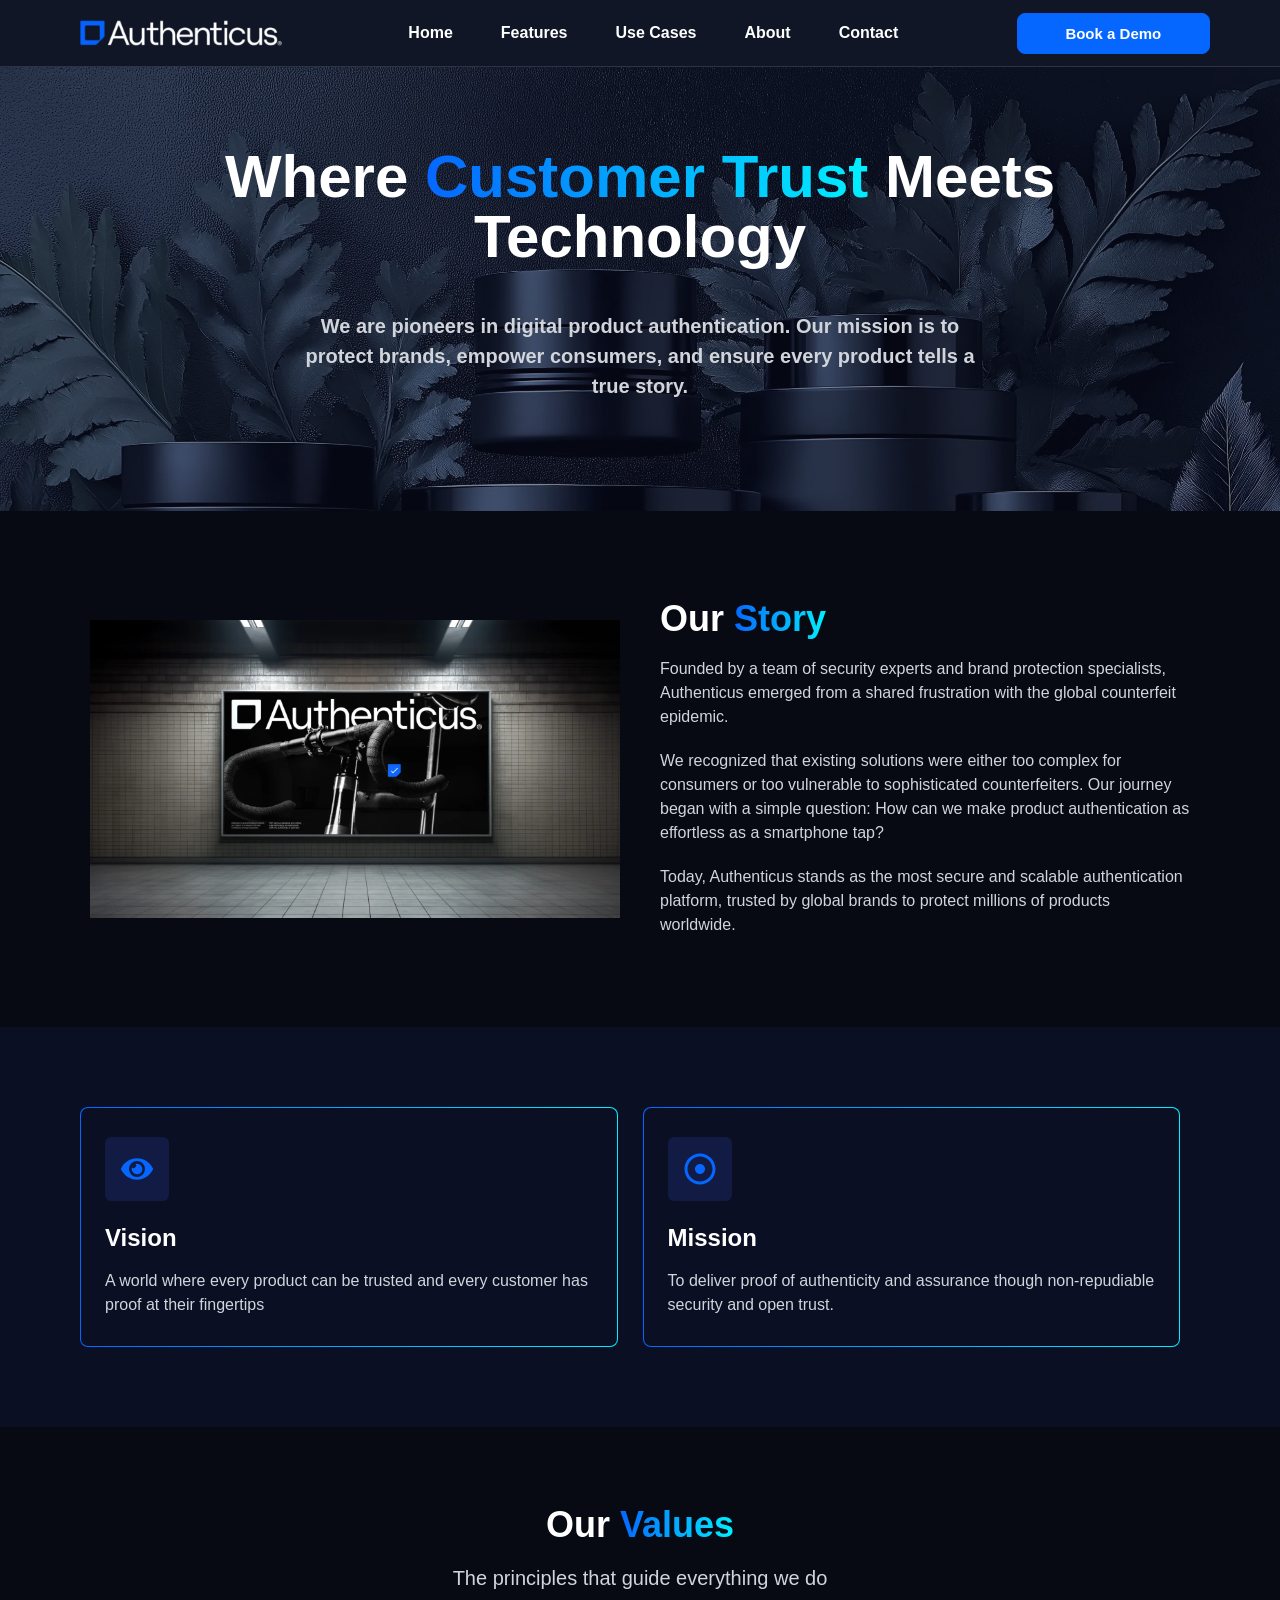
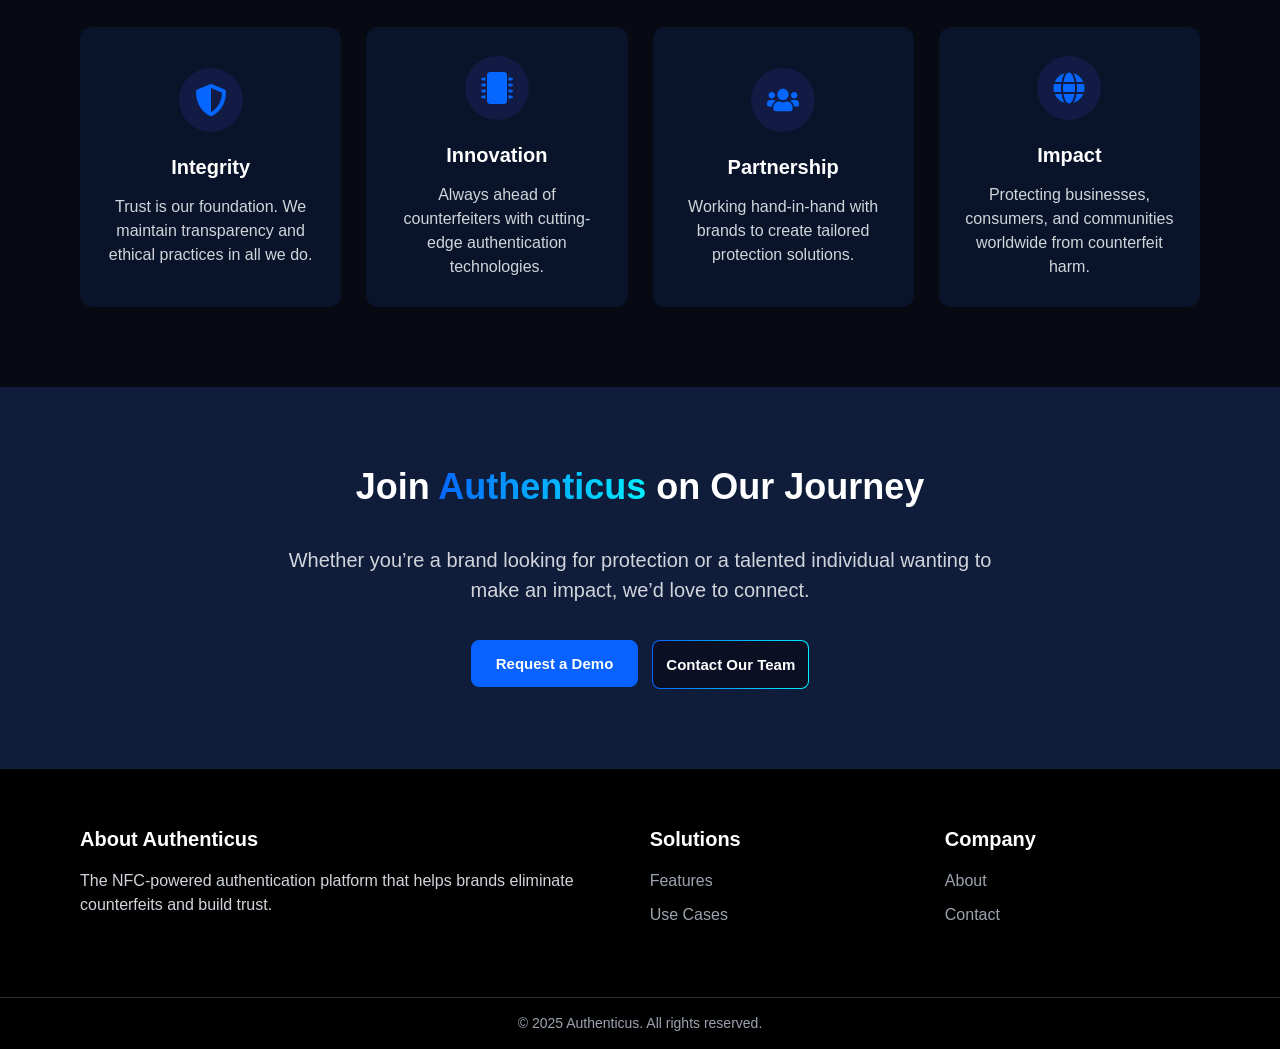
==== commit 6a98faf8: "redesigned authenticus" ====
--- a/about/index.html
+++ b/about/index.html
@@ -4,121 +4,484 @@
 	<meta charset="UTF-8">
 	<meta name="viewport" content="width=device-width, initial-scale=1">
 	<link rel="profile" href="https://gmpg.org/xfn/11">
-	<title>About &#8211; Authenticus</title>
-<meta name="robots" content="max-image-preview:large">
+	<meta name="robots" content="index, follow, max-image-preview:large, max-snippet:-1, max-video-preview:-1">
 	<style>img:is([sizes="auto" i], [sizes^="auto," i]) { contain-intrinsic-size: 3000px 1500px }</style>
-	<link rel="alternate" type="application/rss+xml" title="Authenticus &raquo; Feed" href="/feed/">
-<link rel="alternate" type="application/rss+xml" title="Authenticus &raquo; Comments Feed" href="/comments/feed/">
-<link rel="stylesheet" id="hello-elementor-css" href="/wp-content/themes/hello-elementor/style.min.css" media="all">
-<link rel="stylesheet" id="hello-elementor-theme-style-css" href="/wp-content/themes/hello-elementor/theme.min.css" media="all">
-<link rel="stylesheet" id="hello-elementor-header-footer-css" href="/wp-content/themes/hello-elementor/header-footer.min.css" media="all">
-<link rel="stylesheet" id="elementor-frontend-css" href="/wp-content/plugins/elementor/assets/css/frontend.min.css" media="all">
-<link rel="stylesheet" id="elementor-post-5-css" href="/wp-content/uploads/elementor/css/post-5.css" media="all">
-<link rel="stylesheet" id="widget-image-css" href="/wp-content/plugins/elementor/assets/css/widget-image.min.css" media="all">
-<link rel="stylesheet" id="widget-nav-menu-css" href="/wp-content/plugins/elementor-pro/assets/css/widget-nav-menu.min.css" media="all">
-<link rel="stylesheet" id="widget-text-editor-css" href="/wp-content/plugins/elementor/assets/css/widget-text-editor.min.css" media="all">
-<link rel="stylesheet" id="widget-heading-css" href="/wp-content/plugins/elementor/assets/css/widget-heading.min.css" media="all">
-<link rel="stylesheet" id="elementor-post-186-css" href="/wp-content/uploads/elementor/css/post-186.css" media="all">
-<link rel="stylesheet" id="elementor-post-12-css" href="/wp-content/uploads/elementor/css/post-12.css" media="all">
-<link rel="stylesheet" id="elementor-post-16-css" href="/wp-content/uploads/elementor/css/post-16.css" media="all">
-<script src="/wp-includes/js/jquery/jquery.min.js" id="jquery-core-js"></script>
-<script src="/wp-includes/js/jquery/jquery-migrate.min.js" id="jquery-migrate-js"></script>
-
-<link rel="canonical" href="/about/">
+	
+	<!-- This site is optimized with the Yoast SEO plugin v26.3 - https://yoast.com/wordpress/plugins/seo/ -->
+	<title>About - Authenticus</title>
+	<link rel="canonical" href="/about/">
+	<meta property="og:locale" content="en_US">
+	<meta property="og:type" content="article">
+	<meta property="og:title" content="About - Authenticus">
+	<meta property="og:description" content="Where Customer Trust Meets Technology We are pioneers in digital product authentication. Our mission is to protect brands, empower consumers, and ensure every product tells a true story. Our Story Founded by a team of security experts and brand protection specialists, Authenticus emerged from a shared frustration with the global counterfeit epidemic. We recognized that […]">
+	<meta property="og:url" content="/about/">
+	<meta property="og:site_name" content="Authenticus">
+	<meta property="article:modified_time" content="2025-11-04T12:51:19+00:00">
+	<meta property="og:image" content="/wp-content/uploads/2025/09/hero-image-scaled.webp">
+	<meta name="twitter:card" content="summary_large_image">
+	<meta name="twitter:label1" content="Est. reading time">
+	<meta name="twitter:data1" content="1 minute">
+	<script type="application/ld+json" class="yoast-schema-graph">{"@context":"https://schema.org","@graph":[{"@type":"WebPage","@id":"/about/","url":"/about/","name":"About - Authenticus","isPartOf":{"@id":"/#website"},"primaryImageOfPage":{"@id":"/about/#primaryimage"},"image":{"@id":"/about/#primaryimage"},"thumbnailUrl":"/wp-content/uploads/2025/09/hero-image-scaled.webp","datePublished":"2024-12-19T11:25:23+00:00","dateModified":"2025-11-04T12:51:19+00:00","breadcrumb":{"@id":"/about/#breadcrumb"},"inLanguage":"en-US","potentialAction":[{"@type":"ReadAction","target":["/about/"]}]},{"@type":"ImageObject","inLanguage":"en-US","@id":"/about/#primaryimage","url":"/wp-content/uploads/2025/09/hero-image-scaled.webp","contentUrl":"/wp-content/uploads/2025/09/hero-image-scaled.webp","width":2560,"height":1443},{"@type":"BreadcrumbList","@id":"/about/#breadcrumb","itemListElement":[{"@type":"ListItem","position":1,"name":"Home","item":"/"},{"@type":"ListItem","position":2,"name":"About"}]},{"@type":"WebSite","@id":"/#website","url":"/","name":"Authenticus","description":"","publisher":{"@id":"/#organization"},"potentialAction":[{"@type":"SearchAction","target":{"@type":"EntryPoint","urlTemplate":"/?s={search_term_string}"},"query-input":{"@type":"PropertyValueSpecification","valueRequired":true,"valueName":"search_term_string"}}],"inLanguage":"en-US"},{"@type":"Organization","@id":"/#organization","name":"Authenticus","url":"/","logo":{"@type":"ImageObject","inLanguage":"en-US","@id":"/#/schema/logo/image/","url":"/wp-content/uploads/2024/12/tick.webp","contentUrl":"/wp-content/uploads/2024/12/tick.webp","width":219,"height":220,"caption":"Authenticus"},"image":{"@id":"/#/schema/logo/image/"}}]}</script>
+	<!-- / Yoast SEO plugin. -->
+
+
+<style id="global-styles-inline-css">
+:root{--wp--preset--aspect-ratio--square: 1;--wp--preset--aspect-ratio--4-3: 4/3;--wp--preset--aspect-ratio--3-4: 3/4;--wp--preset--aspect-ratio--3-2: 3/2;--wp--preset--aspect-ratio--2-3: 2/3;--wp--preset--aspect-ratio--16-9: 16/9;--wp--preset--aspect-ratio--9-16: 9/16;--wp--preset--color--black: #000000;--wp--preset--color--cyan-bluish-gray: #abb8c3;--wp--preset--color--white: #ffffff;--wp--preset--color--pale-pink: #f78da7;--wp--preset--color--vivid-red: #cf2e2e;--wp--preset--color--luminous-vivid-orange: #ff6900;--wp--preset--color--luminous-vivid-amber: #fcb900;--wp--preset--color--light-green-cyan: #7bdcb5;--wp--preset--color--vivid-green-cyan: #00d084;--wp--preset--color--pale-cyan-blue: #8ed1fc;--wp--preset--color--vivid-cyan-blue: #0693e3;--wp--preset--color--vivid-purple: #9b51e0;--wp--preset--gradient--vivid-cyan-blue-to-vivid-purple: linear-gradient(135deg,rgba(6,147,227,1) 0%,rgb(155,81,224) 100%);--wp--preset--gradient--light-green-cyan-to-vivid-green-cyan: linear-gradient(135deg,rgb(122,220,180) 0%,rgb(0,208,130) 100%);--wp--preset--gradient--luminous-vivid-amber-to-luminous-vivid-orange: linear-gradient(135deg,rgba(252,185,0,1) 0%,rgba(255,105,0,1) 100%);--wp--preset--gradient--luminous-vivid-orange-to-vivid-red: linear-gradient(135deg,rgba(255,105,0,1) 0%,rgb(207,46,46) 100%);--wp--preset--gradient--very-light-gray-to-cyan-bluish-gray: linear-gradient(135deg,rgb(238,238,238) 0%,rgb(169,184,195) 100%);--wp--preset--gradient--cool-to-warm-spectrum: linear-gradient(135deg,rgb(74,234,220) 0%,rgb(151,120,209) 20%,rgb(207,42,186) 40%,rgb(238,44,130) 60%,rgb(251,105,98) 80%,rgb(254,248,76) 100%);--wp--preset--gradient--blush-light-purple: linear-gradient(135deg,rgb(255,206,236) 0%,rgb(152,150,240) 100%);--wp--preset--gradient--blush-bordeaux: linear-gradient(135deg,rgb(254,205,165) 0%,rgb(254,45,45) 50%,rgb(107,0,62) 100%);--wp--preset--gradient--luminous-dusk: linear-gradient(135deg,rgb(255,203,112) 0%,rgb(199,81,192) 50%,rgb(65,88,208) 100%);--wp--preset--gradient--pale-ocean: linear-gradient(135deg,rgb(255,245,203) 0%,rgb(182,227,212) 50%,rgb(51,167,181) 100%);--wp--preset--gradient--electric-grass: linear-gradient(135deg,rgb(202,248,128) 0%,rgb(113,206,126) 100%);--wp--preset--gradient--midnight: linear-gradient(135deg,rgb(2,3,129) 0%,rgb(40,116,252) 100%);--wp--preset--font-size--small: 13px;--wp--preset--font-size--medium: 20px;--wp--preset--font-size--large: 36px;--wp--preset--font-size--x-large: 42px;--wp--preset--spacing--20: 0.44rem;--wp--preset--spacing--30: 0.67rem;--wp--preset--spacing--40: 1rem;--wp--preset--spacing--50: 1.5rem;--wp--preset--spacing--60: 2.25rem;--wp--preset--spacing--70: 3.38rem;--wp--preset--spacing--80: 5.06rem;--wp--preset--shadow--natural: 6px 6px 9px rgba(0, 0, 0, 0.2);--wp--preset--shadow--deep: 12px 12px 50px rgba(0, 0, 0, 0.4);--wp--preset--shadow--sharp: 6px 6px 0px rgba(0, 0, 0, 0.2);--wp--preset--shadow--outlined: 6px 6px 0px -3px rgba(255, 255, 255, 1), 6px 6px rgba(0, 0, 0, 1);--wp--preset--shadow--crisp: 6px 6px 0px rgba(0, 0, 0, 1);}:root { --wp--style--global--content-size: 800px;--wp--style--global--wide-size: 1200px; }:where(body) { margin: 0; }.wp-site-blocks > .alignleft { float: left; margin-right: 2em; }.wp-site-blocks > .alignright { float: right; margin-left: 2em; }.wp-site-blocks > .aligncenter { justify-content: center; margin-left: auto; margin-right: auto; }:where(.wp-site-blocks) > * { margin-block-start: 24px; margin-block-end: 0; }:where(.wp-site-blocks) > :first-child { margin-block-start: 0; }:where(.wp-site-blocks) > :last-child { margin-block-end: 0; }:root { --wp--style--block-gap: 24px; }:root :where(.is-layout-flow) > :first-child{margin-block-start: 0;}:root :where(.is-layout-flow) > :last-child{margin-block-end: 0;}:root :where(.is-layout-flow) > *{margin-block-start: 24px;margin-block-end: 0;}:root :where(.is-layout-constrained) > :first-child{margin-block-start: 0;}:root :where(.is-layout-constrained) > :last-child{margin-block-end: 0;}:root :where(.is-layout-constrained) > *{margin-block-start: 24px;margin-block-end: 0;}:root :where(.is-layout-flex){gap: 24px;}:root :where(.is-layout-grid){gap: 24px;}.is-layout-flow > .alignleft{float: left;margin-inline-start: 0;margin-inline-end: 2em;}.is-layout-flow > .alignright{float: right;margin-inline-start: 2em;margin-inline-end: 0;}.is-layout-flow > .aligncenter{margin-left: auto !important;margin-right: auto !important;}.is-layout-constrained > .alignleft{float: left;margin-inline-start: 0;margin-inline-end: 2em;}.is-layout-constrained > .alignright{float: right;margin-inline-start: 2em;margin-inline-end: 0;}.is-layout-constrained > .aligncenter{margin-left: auto !important;margin-right: auto !important;}.is-layout-constrained > :where(:not(.alignleft):not(.alignright):not(.alignfull)){max-width: var(--wp--style--global--content-size);margin-left: auto !important;margin-right: auto !important;}.is-layout-constrained > .alignwide{max-width: var(--wp--style--global--wide-size);}body .is-layout-flex{display: flex;}.is-layout-flex{flex-wrap: wrap;align-items: center;}.is-layout-flex > :is(*, div){margin: 0;}body .is-layout-grid{display: grid;}.is-layout-grid > :is(*, div){margin: 0;}body{padding-top: 0px;padding-right: 0px;padding-bottom: 0px;padding-left: 0px;}a:where(:not(.wp-element-button)){text-decoration: underline;}:root :where(.wp-element-button, .wp-block-button__link){background-color: #32373c;border-width: 0;color: #fff;font-family: inherit;font-size: inherit;line-height: inherit;padding: calc(0.667em + 2px) calc(1.333em + 2px);text-decoration: none;}.has-black-color{color: var(--wp--preset--color--black) !important;}.has-cyan-bluish-gray-color{color: var(--wp--preset--color--cyan-bluish-gray) !important;}.has-white-color{color: var(--wp--preset--color--white) !important;}.has-pale-pink-color{color: var(--wp--preset--color--pale-pink) !important;}.has-vivid-red-color{color: var(--wp--preset--color--vivid-red) !important;}.has-luminous-vivid-orange-color{color: var(--wp--preset--color--luminous-vivid-orange) !important;}.has-luminous-vivid-amber-color{color: var(--wp--preset--color--luminous-vivid-amber) !important;}.has-light-green-cyan-color{color: var(--wp--preset--color--light-green-cyan) !important;}.has-vivid-green-cyan-color{color: var(--wp--preset--color--vivid-green-cyan) !important;}.has-pale-cyan-blue-color{color: var(--wp--preset--color--pale-cyan-blue) !important;}.has-vivid-cyan-blue-color{color: var(--wp--preset--color--vivid-cyan-blue) !important;}.has-vivid-purple-color{color: var(--wp--preset--color--vivid-purple) !important;}.has-black-background-color{background-color: var(--wp--preset--color--black) !important;}.has-cyan-bluish-gray-background-color{background-color: var(--wp--preset--color--cyan-bluish-gray) !important;}.has-white-background-color{background-color: var(--wp--preset--color--white) !important;}.has-pale-pink-background-color{background-color: var(--wp--preset--color--pale-pink) !important;}.has-vivid-red-background-color{background-color: var(--wp--preset--color--vivid-red) !important;}.has-luminous-vivid-orange-background-color{background-color: var(--wp--preset--color--luminous-vivid-orange) !important;}.has-luminous-vivid-amber-background-color{background-color: var(--wp--preset--color--luminous-vivid-amber) !important;}.has-light-green-cyan-background-color{background-color: var(--wp--preset--color--light-green-cyan) !important;}.has-vivid-green-cyan-background-color{background-color: var(--wp--preset--color--vivid-green-cyan) !important;}.has-pale-cyan-blue-background-color{background-color: var(--wp--preset--color--pale-cyan-blue) !important;}.has-vivid-cyan-blue-background-color{background-color: var(--wp--preset--color--vivid-cyan-blue) !important;}.has-vivid-purple-background-color{background-color: var(--wp--preset--color--vivid-purple) !important;}.has-black-border-color{border-color: var(--wp--preset--color--black) !important;}.has-cyan-bluish-gray-border-color{border-color: var(--wp--preset--color--cyan-bluish-gray) !important;}.has-white-border-color{border-color: var(--wp--preset--color--white) !important;}.has-pale-pink-border-color{border-color: var(--wp--preset--color--pale-pink) !important;}.has-vivid-red-border-color{border-color: var(--wp--preset--color--vivid-red) !important;}.has-luminous-vivid-orange-border-color{border-color: var(--wp--preset--color--luminous-vivid-orange) !important;}.has-luminous-vivid-amber-border-color{border-color: var(--wp--preset--color--luminous-vivid-amber) !important;}.has-light-green-cyan-border-color{border-color: var(--wp--preset--color--light-green-cyan) !important;}.has-vivid-green-cyan-border-color{border-color: var(--wp--preset--color--vivid-green-cyan) !important;}.has-pale-cyan-blue-border-color{border-color: var(--wp--preset--color--pale-cyan-blue) !important;}.has-vivid-cyan-blue-border-color{border-color: var(--wp--preset--color--vivid-cyan-blue) !important;}.has-vivid-purple-border-color{border-color: var(--wp--preset--color--vivid-purple) !important;}.has-vivid-cyan-blue-to-vivid-purple-gradient-background{background: var(--wp--preset--gradient--vivid-cyan-blue-to-vivid-purple) !important;}.has-light-green-cyan-to-vivid-green-cyan-gradient-background{background: var(--wp--preset--gradient--light-green-cyan-to-vivid-green-cyan) !important;}.has-luminous-vivid-amber-to-luminous-vivid-orange-gradient-background{background: var(--wp--preset--gradient--luminous-vivid-amber-to-luminous-vivid-orange) !important;}.has-luminous-vivid-orange-to-vivid-red-gradient-background{background: var(--wp--preset--gradient--luminous-vivid-orange-to-vivid-red) !important;}.has-very-light-gray-to-cyan-bluish-gray-gradient-background{background: var(--wp--preset--gradient--very-light-gray-to-cyan-bluish-gray) !important;}.has-cool-to-warm-spectrum-gradient-background{background: var(--wp--preset--gradient--cool-to-warm-spectrum) !important;}.has-blush-light-purple-gradient-background{background: var(--wp--preset--gradient--blush-light-purple) !important;}.has-blush-bordeaux-gradient-background{background: var(--wp--preset--gradient--blush-bordeaux) !important;}.has-luminous-dusk-gradient-background{background: var(--wp--preset--gradient--luminous-dusk) !important;}.has-pale-ocean-gradient-background{background: var(--wp--preset--gradient--pale-ocean) !important;}.has-electric-grass-gradient-background{background: var(--wp--preset--gradient--electric-grass) !important;}.has-midnight-gradient-background{background: var(--wp--preset--gradient--midnight) !important;}.has-small-font-size{font-size: var(--wp--preset--font-size--small) !important;}.has-medium-font-size{font-size: var(--wp--preset--font-size--medium) !important;}.has-large-font-size{font-size: var(--wp--preset--font-size--large) !important;}.has-x-large-font-size{font-size: var(--wp--preset--font-size--x-large) !important;}
+:root :where(.wp-block-pullquote){font-size: 1.5em;line-height: 1.6;}
+</style>
+<link rel="stylesheet" id="hello-elementor-css" href="/wp-content/themes/hello-elementor/assets/css/reset.css?ver=3.4.4" media="all">
+<link rel="stylesheet" id="hello-elementor-header-footer-css" href="/wp-content/themes/hello-elementor/assets/css/header-footer.css?ver=3.4.4" media="all">
+<link rel="stylesheet" id="elementor-frontend-css" href="/wp-content/plugins/elementor/assets/css/frontend.min.css?ver=3.32.5" media="all">
+<style id="elementor-frontend-inline-css">
+.elementor-kit-5{--e-global-color-primary:#0762FF;--e-global-color-secondary:#54595F;--e-global-color-text:#D1D5DB;--e-global-color-accent:#0762FF;--e-global-color-c645e1a:#060913;--e-global-color-8f37330:#1F2937;--e-global-color-e2b9993:#9CA3AF;--e-global-color-d9d5123:#00F0FF;--e-global-typography-primary-font-family:"Roboto";--e-global-typography-primary-font-weight:600;--e-global-typography-secondary-font-family:"Roboto Slab";--e-global-typography-secondary-font-weight:400;--e-global-typography-text-font-family:"Roboto";--e-global-typography-text-font-weight:400;--e-global-typography-accent-font-family:"Roboto";--e-global-typography-accent-font-weight:500;background-color:#0A0F24;color:var( --e-global-color-text );}.elementor-kit-5 e-page-transition{background-color:#FFBC7D;}.elementor-section.elementor-section-boxed > .elementor-container{max-width:1140px;}.e-con{--container-max-width:1140px;}.elementor-widget:not(:last-child){margin-block-end:20px;}.elementor-element{--widgets-spacing:20px 20px;--widgets-spacing-row:20px;--widgets-spacing-column:20px;}{}h1.entry-title{display:var(--page-title-display);}.site-header .site-branding{flex-direction:column;align-items:stretch;}.site-header{padding-inline-end:0px;padding-inline-start:0px;}.site-footer .site-branding{flex-direction:column;align-items:stretch;}@media(max-width:1024px){.elementor-section.elementor-section-boxed > .elementor-container{max-width:1024px;}.e-con{--container-max-width:1024px;}}@media(max-width:767px){.elementor-section.elementor-section-boxed > .elementor-container{max-width:767px;}.e-con{--container-max-width:767px;}}/* Start custom CSS */.gradient-text {
+            background: linear-gradient(90deg, #0567FF 0%, #00F0FF 100%);
+            -webkit-background-clip: text;
+            background-clip: text;
+            color: transparent;
+        }
+        .gradient-border {
+            border: 1px solid transparent;
+            background: linear-gradient(#0A0F24, #0A0F24) padding-box,
+                        linear-gradient(90deg, #0567FF 0%, #00F0FF 100%) border-box;
+            border-radius: 8px;
+        }/* End custom CSS */
+.elementor-186 .elementor-element.elementor-element-cd72626{--display:flex;--flex-direction:column;--container-widget-width:100%;--container-widget-height:initial;--container-widget-flex-grow:0;--container-widget-align-self:initial;--flex-wrap-mobile:wrap;--overlay-opacity:0.5;--padding-top:80px;--padding-bottom:80px;--padding-left:80px;--padding-right:80px;}.elementor-186 .elementor-element.elementor-element-cd72626::before, .elementor-186 .elementor-element.elementor-element-cd72626 > .elementor-background-video-container::before, .elementor-186 .elementor-element.elementor-element-cd72626 > .e-con-inner > .elementor-background-video-container::before, .elementor-186 .elementor-element.elementor-element-cd72626 > .elementor-background-slideshow::before, .elementor-186 .elementor-element.elementor-element-cd72626 > .e-con-inner > .elementor-background-slideshow::before, .elementor-186 .elementor-element.elementor-element-cd72626 > .elementor-motion-effects-container > .elementor-motion-effects-layer::before{background-image:url("/wp-content/uploads/2025/10/product-2.webp");--background-overlay:'';background-repeat:no-repeat;background-size:cover;}.elementor-186 .elementor-element.elementor-element-921ee0d > .elementor-widget-container{margin:0px 0px 24px 0px;}.elementor-186 .elementor-element.elementor-element-921ee0d{text-align:center;}.elementor-186 .elementor-element.elementor-element-921ee0d .elementor-heading-title{font-size:60px;font-weight:700;line-height:60px;color:#FFFFFF;}.elementor-186 .elementor-element.elementor-element-866ebc9 > .elementor-widget-container{margin:0px 224px 30px 224px;}.elementor-186 .elementor-element.elementor-element-866ebc9{text-align:center;font-size:20px;font-weight:600;}.elementor-186 .elementor-element.elementor-element-866ebc9 p{margin-block-end:0px;}.elementor-186 .elementor-element.elementor-element-ed2fecc{--display:flex;--flex-direction:row;--container-widget-width:calc( ( 1 - var( --container-widget-flex-grow ) ) * 100% );--container-widget-height:100%;--container-widget-flex-grow:1;--container-widget-align-self:stretch;--flex-wrap-mobile:wrap;--align-items:center;--padding-top:80px;--padding-bottom:80px;--padding-left:80px;--padding-right:80px;}.elementor-186 .elementor-element.elementor-element-ed2fecc:not(.elementor-motion-effects-element-type-background), .elementor-186 .elementor-element.elementor-element-ed2fecc > .elementor-motion-effects-container > .elementor-motion-effects-layer{background-color:#070913;}.elementor-186 .elementor-element.elementor-element-c40f8b8{--display:flex;}.elementor-186 .elementor-element.elementor-element-c21a5e8{--display:flex;}.elementor-186 .elementor-element.elementor-element-e4c67bd .elementor-heading-title{font-size:36px;font-weight:700;color:#FFFFFF;}.elementor-186 .elementor-element.elementor-element-5339659{font-weight:500;}.elementor-186 .elementor-element.elementor-element-5339659 p{margin-block-end:0px;}.elementor-186 .elementor-element.elementor-element-fb921d8{font-weight:500;}.elementor-186 .elementor-element.elementor-element-fb921d8 p{margin-block-end:0px;}.elementor-186 .elementor-element.elementor-element-4684ec7{font-weight:500;}.elementor-186 .elementor-element.elementor-element-4684ec7 p{margin-block-end:0px;}.elementor-186 .elementor-element.elementor-element-c36871f{--display:flex;--flex-direction:column;--container-widget-width:100%;--container-widget-height:initial;--container-widget-flex-grow:0;--container-widget-align-self:initial;--flex-wrap-mobile:wrap;--gap:25px 25px;--row-gap:25px;--column-gap:25px;--padding-top:80px;--padding-bottom:80px;--padding-left:80px;--padding-right:80px;}.elementor-186 .elementor-element.elementor-element-c36871f:not(.elementor-motion-effects-element-type-background), .elementor-186 .elementor-element.elementor-element-c36871f > .elementor-motion-effects-container > .elementor-motion-effects-layer{background-color:#00000000;}.elementor-186 .elementor-element.elementor-element-d3f7319{--display:flex;--flex-direction:row;--container-widget-width:initial;--container-widget-height:100%;--container-widget-flex-grow:1;--container-widget-align-self:stretch;--flex-wrap-mobile:wrap;--gap:25px 25px;--row-gap:25px;--column-gap:25px;--flex-wrap:wrap;--padding-top:0px;--padding-bottom:0px;--padding-left:0px;--padding-right:0px;}.elementor-186 .elementor-element.elementor-element-f18e8e3{--display:flex;--min-height:240px;--justify-content:center;border-style:solid;--border-style:solid;border-width:1px 1px 1px 1px;--border-top-width:1px;--border-right-width:1px;--border-bottom-width:1px;--border-left-width:1px;--border-radius:12px 12px 12px 12px;--padding-top:24px;--padding-bottom:24px;--padding-left:24px;--padding-right:24px;}.elementor-186 .elementor-element.elementor-element-4183091 .elementor-icon-box-wrapper{text-align:left;}.elementor-186 .elementor-element.elementor-element-4183091{--icon-box-icon-margin:15px;}.elementor-186 .elementor-element.elementor-element-4183091 .elementor-icon-box-title{margin-block-end:16px;color:#FFFFFF;}.elementor-186 .elementor-element.elementor-element-4183091.elementor-view-stacked .elementor-icon{background-color:#111B43;fill:#0567FF;color:#0567FF;}.elementor-186 .elementor-element.elementor-element-4183091.elementor-view-framed .elementor-icon, .elementor-186 .elementor-element.elementor-element-4183091.elementor-view-default .elementor-icon{fill:#111B43;color:#111B43;border-color:#111B43;}.elementor-186 .elementor-element.elementor-element-4183091.elementor-view-framed .elementor-icon{background-color:#0567FF;}.elementor-186 .elementor-element.elementor-element-4183091 .elementor-icon{font-size:32px;}.elementor-186 .elementor-element.elementor-element-4183091 .elementor-icon-box-title, .elementor-186 .elementor-element.elementor-element-4183091 .elementor-icon-box-title a{font-size:24px;font-weight:700;}.elementor-186 .elementor-element.elementor-element-4183091 .elementor-icon-box-description{font-size:16px;font-weight:500;}.elementor-186 .elementor-element.elementor-element-6d9ed22{--display:flex;--min-height:240px;--justify-content:center;border-style:solid;--border-style:solid;border-width:1px 1px 1px 1px;--border-top-width:1px;--border-right-width:1px;--border-bottom-width:1px;--border-left-width:1px;--border-radius:12px 12px 12px 12px;--padding-top:24px;--padding-bottom:24px;--padding-left:24px;--padding-right:24px;}.elementor-186 .elementor-element.elementor-element-b145ebd .elementor-icon-box-wrapper{text-align:left;}.elementor-186 .elementor-element.elementor-element-b145ebd{--icon-box-icon-margin:15px;}.elementor-186 .elementor-element.elementor-element-b145ebd .elementor-icon-box-title{margin-block-end:16px;color:#FFFFFF;}.elementor-186 .elementor-element.elementor-element-b145ebd.elementor-view-stacked .elementor-icon{background-color:#111B43;fill:#0567FF;color:#0567FF;}.elementor-186 .elementor-element.elementor-element-b145ebd.elementor-view-framed .elementor-icon, .elementor-186 .elementor-element.elementor-element-b145ebd.elementor-view-default .elementor-icon{fill:#111B43;color:#111B43;border-color:#111B43;}.elementor-186 .elementor-element.elementor-element-b145ebd.elementor-view-framed .elementor-icon{background-color:#0567FF;}.elementor-186 .elementor-element.elementor-element-b145ebd .elementor-icon{font-size:32px;}.elementor-186 .elementor-element.elementor-element-b145ebd .elementor-icon-box-title, .elementor-186 .elementor-element.elementor-element-b145ebd .elementor-icon-box-title a{font-size:24px;font-weight:700;}.elementor-186 .elementor-element.elementor-element-b145ebd .elementor-icon-box-description{font-size:16px;font-weight:500;}.elementor-186 .elementor-element.elementor-element-6ffdffa{--display:flex;--flex-direction:column;--container-widget-width:100%;--container-widget-height:initial;--container-widget-flex-grow:0;--container-widget-align-self:initial;--flex-wrap-mobile:wrap;--padding-top:80px;--padding-bottom:80px;--padding-left:80px;--padding-right:80px;}.elementor-186 .elementor-element.elementor-element-6ffdffa:not(.elementor-motion-effects-element-type-background), .elementor-186 .elementor-element.elementor-element-6ffdffa > .elementor-motion-effects-container > .elementor-motion-effects-layer{background-color:#070913;}.elementor-186 .elementor-element.elementor-element-dd69a16 > .elementor-widget-container{margin:0px 0px 0px 0px;}.elementor-186 .elementor-element.elementor-element-dd69a16{text-align:center;}.elementor-186 .elementor-element.elementor-element-dd69a16 .elementor-heading-title{font-size:36px;font-weight:700;color:#FFFFFF;}.elementor-186 .elementor-element.elementor-element-d188c2a{text-align:center;font-size:20px;font-weight:500;color:var( --e-global-color-text );}.elementor-186 .elementor-element.elementor-element-a9a884c{--display:flex;--flex-direction:row;--container-widget-width:initial;--container-widget-height:100%;--container-widget-flex-grow:1;--container-widget-align-self:stretch;--flex-wrap-mobile:wrap;--gap:25px 25px;--row-gap:25px;--column-gap:25px;--padding-top:0px;--padding-bottom:0px;--padding-left:0px;--padding-right:0px;}.elementor-186 .elementor-element.elementor-element-a390c82{--display:flex;--min-height:280px;--justify-content:center;--border-radius:12px 12px 12px 12px;--padding-top:24px;--padding-bottom:24px;--padding-left:24px;--padding-right:24px;}.elementor-186 .elementor-element.elementor-element-a390c82:not(.elementor-motion-effects-element-type-background), .elementor-186 .elementor-element.elementor-element-a390c82 > .elementor-motion-effects-container > .elementor-motion-effects-layer{background-color:#091329;}.elementor-186 .elementor-element.elementor-element-e604b2b .elementor-icon-box-wrapper{text-align:center;}.elementor-186 .elementor-element.elementor-element-e604b2b{--icon-box-icon-margin:15px;}.elementor-186 .elementor-element.elementor-element-e604b2b.elementor-view-stacked .elementor-icon{background-color:#111B43;fill:#0567FF;color:#0567FF;}.elementor-186 .elementor-element.elementor-element-e604b2b.elementor-view-framed .elementor-icon, .elementor-186 .elementor-element.elementor-element-e604b2b.elementor-view-default .elementor-icon{fill:#111B43;color:#111B43;border-color:#111B43;}.elementor-186 .elementor-element.elementor-element-e604b2b.elementor-view-framed .elementor-icon{background-color:#0567FF;}.elementor-186 .elementor-element.elementor-element-e604b2b .elementor-icon{font-size:32px;}.elementor-186 .elementor-element.elementor-element-e604b2b .elementor-icon-box-title, .elementor-186 .elementor-element.elementor-element-e604b2b .elementor-icon-box-title a{font-size:20px;font-weight:700;}.elementor-186 .elementor-element.elementor-element-e604b2b .elementor-icon-box-title{color:#FFFFFF;}.elementor-186 .elementor-element.elementor-element-e604b2b .elementor-icon-box-description{font-size:16px;font-weight:500;}.elementor-186 .elementor-element.elementor-element-2caff7d{--display:flex;--min-height:280px;--justify-content:center;--border-radius:12px 12px 12px 12px;--padding-top:24px;--padding-bottom:24px;--padding-left:24px;--padding-right:24px;}.elementor-186 .elementor-element.elementor-element-2caff7d:not(.elementor-motion-effects-element-type-background), .elementor-186 .elementor-element.elementor-element-2caff7d > .elementor-motion-effects-container > .elementor-motion-effects-layer{background-color:#091329;}.elementor-186 .elementor-element.elementor-element-8b77c06 .elementor-icon-box-wrapper{text-align:center;}.elementor-186 .elementor-element.elementor-element-8b77c06{--icon-box-icon-margin:15px;}.elementor-186 .elementor-element.elementor-element-8b77c06.elementor-view-stacked .elementor-icon{background-color:#111B43;fill:#0567FF;color:#0567FF;}.elementor-186 .elementor-element.elementor-element-8b77c06.elementor-view-framed .elementor-icon, .elementor-186 .elementor-element.elementor-element-8b77c06.elementor-view-default .elementor-icon{fill:#111B43;color:#111B43;border-color:#111B43;}.elementor-186 .elementor-element.elementor-element-8b77c06.elementor-view-framed .elementor-icon{background-color:#0567FF;}.elementor-186 .elementor-element.elementor-element-8b77c06 .elementor-icon{font-size:32px;}.elementor-186 .elementor-element.elementor-element-8b77c06 .elementor-icon-box-title, .elementor-186 .elementor-element.elementor-element-8b77c06 .elementor-icon-box-title a{font-size:20px;font-weight:700;}.elementor-186 .elementor-element.elementor-element-8b77c06 .elementor-icon-box-title{color:#FFFFFF;}.elementor-186 .elementor-element.elementor-element-8b77c06 .elementor-icon-box-description{font-size:16px;font-weight:500;}.elementor-186 .elementor-element.elementor-element-71bebb8{--display:flex;--min-height:280px;--justify-content:center;--border-radius:12px 12px 12px 12px;--padding-top:24px;--padding-bottom:24px;--padding-left:24px;--padding-right:24px;}.elementor-186 .elementor-element.elementor-element-71bebb8:not(.elementor-motion-effects-element-type-background), .elementor-186 .elementor-element.elementor-element-71bebb8 > .elementor-motion-effects-container > .elementor-motion-effects-layer{background-color:#091329;}.elementor-186 .elementor-element.elementor-element-895a05c .elementor-icon-box-wrapper{text-align:center;}.elementor-186 .elementor-element.elementor-element-895a05c{--icon-box-icon-margin:15px;}.elementor-186 .elementor-element.elementor-element-895a05c.elementor-view-stacked .elementor-icon{background-color:#111B43;fill:#0567FF;color:#0567FF;}.elementor-186 .elementor-element.elementor-element-895a05c.elementor-view-framed .elementor-icon, .elementor-186 .elementor-element.elementor-element-895a05c.elementor-view-default .elementor-icon{fill:#111B43;color:#111B43;border-color:#111B43;}.elementor-186 .elementor-element.elementor-element-895a05c.elementor-view-framed .elementor-icon{background-color:#0567FF;}.elementor-186 .elementor-element.elementor-element-895a05c .elementor-icon{font-size:32px;}.elementor-186 .elementor-element.elementor-element-895a05c .elementor-icon-box-title, .elementor-186 .elementor-element.elementor-element-895a05c .elementor-icon-box-title a{font-size:20px;font-weight:700;}.elementor-186 .elementor-element.elementor-element-895a05c .elementor-icon-box-title{color:#FFFFFF;}.elementor-186 .elementor-element.elementor-element-895a05c .elementor-icon-box-description{font-size:16px;font-weight:500;}.elementor-186 .elementor-element.elementor-element-b93a285{--display:flex;--min-height:280px;--justify-content:center;--border-radius:12px 12px 12px 12px;--padding-top:24px;--padding-bottom:24px;--padding-left:24px;--padding-right:24px;}.elementor-186 .elementor-element.elementor-element-b93a285:not(.elementor-motion-effects-element-type-background), .elementor-186 .elementor-element.elementor-element-b93a285 > .elementor-motion-effects-container > .elementor-motion-effects-layer{background-color:#091329;}.elementor-186 .elementor-element.elementor-element-3a7f9b6 .elementor-icon-box-wrapper{text-align:center;}.elementor-186 .elementor-element.elementor-element-3a7f9b6{--icon-box-icon-margin:15px;}.elementor-186 .elementor-element.elementor-element-3a7f9b6.elementor-view-stacked .elementor-icon{background-color:#111B43;fill:#0567FF;color:#0567FF;}.elementor-186 .elementor-element.elementor-element-3a7f9b6.elementor-view-framed .elementor-icon, .elementor-186 .elementor-element.elementor-element-3a7f9b6.elementor-view-default .elementor-icon{fill:#111B43;color:#111B43;border-color:#111B43;}.elementor-186 .elementor-element.elementor-element-3a7f9b6.elementor-view-framed .elementor-icon{background-color:#0567FF;}.elementor-186 .elementor-element.elementor-element-3a7f9b6 .elementor-icon{font-size:32px;}.elementor-186 .elementor-element.elementor-element-3a7f9b6 .elementor-icon-box-title, .elementor-186 .elementor-element.elementor-element-3a7f9b6 .elementor-icon-box-title a{font-size:20px;font-weight:700;}.elementor-186 .elementor-element.elementor-element-3a7f9b6 .elementor-icon-box-title{color:#FFFFFF;}.elementor-186 .elementor-element.elementor-element-3a7f9b6 .elementor-icon-box-description{font-size:16px;font-weight:500;}.elementor-186 .elementor-element.elementor-element-317d552{--display:flex;--flex-direction:column;--container-widget-width:100%;--container-widget-height:initial;--container-widget-flex-grow:0;--container-widget-align-self:initial;--flex-wrap-mobile:wrap;--padding-top:80px;--padding-bottom:80px;--padding-left:20px;--padding-right:20px;}.elementor-186 .elementor-element.elementor-element-317d552:not(.elementor-motion-effects-element-type-background), .elementor-186 .elementor-element.elementor-element-317d552 > .elementor-motion-effects-container > .elementor-motion-effects-layer{background-color:#0F1C3A;}.elementor-186 .elementor-element.elementor-element-3926734 > .elementor-widget-container{margin:0px 0px 18px 0px;}.elementor-186 .elementor-element.elementor-element-3926734{text-align:center;}.elementor-186 .elementor-element.elementor-element-3926734 .elementor-heading-title{font-size:36px;font-weight:700;line-height:40px;color:#FFFFFF;}.elementor-186 .elementor-element.elementor-element-e7bb747 > .elementor-widget-container{margin:0px 200px 0px 200px;}.elementor-186 .elementor-element.elementor-element-e7bb747{text-align:center;font-size:20px;font-weight:500;color:var( --e-global-color-text );}.elementor-186 .elementor-element.elementor-element-9ad5979{--display:flex;--flex-direction:row;--container-widget-width:initial;--container-widget-height:100%;--container-widget-flex-grow:1;--container-widget-align-self:stretch;--flex-wrap-mobile:wrap;--justify-content:center;--gap:14px 14px;--row-gap:14px;--column-gap:14px;--padding-top:0px;--padding-bottom:0px;--padding-left:0px;--padding-right:0px;}.elementor-186 .elementor-element.elementor-element-b68b853 .elementor-button{background-color:var( --e-global-color-primary );font-weight:600;fill:#FFFFFF;color:#FFFFFF;transition-duration:0.4s;border-style:solid;border-width:1px 1px 1px 1px;border-color:#0762FF;border-radius:8px 8px 8px 8px;padding:15px 24px 15px 24px;}.elementor-186 .elementor-element.elementor-element-c89f53c .elementor-button{background-color:#00000000;font-weight:600;fill:#FFFFFF;color:#FFFFFF;border-style:solid;border-width:1px 1px 1px 1px;border-color:#00000000;border-radius:8px 8px 8px 8px;padding:15px 12px 15px 12px;}.elementor-186 .elementor-element.elementor-element-c89f53c .elementor-button:hover, .elementor-186 .elementor-element.elementor-element-c89f53c .elementor-button:focus{border-color:var( --e-global-color-primary );}@media(max-width:1024px){.elementor-186 .elementor-element.elementor-element-cd72626{--padding-top:40px;--padding-bottom:40px;--padding-left:20px;--padding-right:20px;}.elementor-186 .elementor-element.elementor-element-921ee0d .elementor-heading-title{font-size:54px;line-height:60px;}.elementor-186 .elementor-element.elementor-element-866ebc9 > .elementor-widget-container{margin:0px 40px 20px 40px;}.elementor-186 .elementor-element.elementor-element-866ebc9{font-size:18px;}.elementor-186 .elementor-element.elementor-element-ed2fecc{--padding-top:80px;--padding-bottom:80px;--padding-left:20px;--padding-right:20px;}.elementor-186 .elementor-element.elementor-element-c36871f{--padding-top:80px;--padding-bottom:80px;--padding-left:20px;--padding-right:20px;}.elementor-186 .elementor-element.elementor-element-6ffdffa{--padding-top:80px;--padding-bottom:80px;--padding-left:20px;--padding-right:20px;}.elementor-186 .elementor-element.elementor-element-d188c2a{font-size:18px;}.elementor-186 .elementor-element.elementor-element-a9a884c{--flex-wrap:wrap;}.elementor-186 .elementor-element.elementor-element-e7bb747 > .elementor-widget-container{margin:0px 40px 0px 40px;}.elementor-186 .elementor-element.elementor-element-e7bb747{font-size:18px;}}@media(max-width:767px){.elementor-186 .elementor-element.elementor-element-921ee0d .elementor-heading-title{font-size:48px;}.elementor-186 .elementor-element.elementor-element-866ebc9 > .elementor-widget-container{margin:0px 10px 20px 10px;}.elementor-186 .elementor-element.elementor-element-e4c67bd .elementor-heading-title{font-size:32px;line-height:36px;}.elementor-186 .elementor-element.elementor-element-4183091 .elementor-icon-box-wrapper{text-align:center;}.elementor-186 .elementor-element.elementor-element-b145ebd .elementor-icon-box-wrapper{text-align:center;}.elementor-186 .elementor-element.elementor-element-dd69a16 .elementor-heading-title{font-size:32px;line-height:36px;}.elementor-186 .elementor-element.elementor-element-d188c2a{font-size:16px;}.elementor-186 .elementor-element.elementor-element-e7bb747 > .elementor-widget-container{margin:0px 0px 0px 0px;}.elementor-186 .elementor-element.elementor-element-e7bb747{font-size:16px;}}@media(min-width:768px){.elementor-186 .elementor-element.elementor-element-f18e8e3{--width:48%;}.elementor-186 .elementor-element.elementor-element-6d9ed22{--width:48%;}}@media(max-width:1024px) and (min-width:768px){.elementor-186 .elementor-element.elementor-element-f18e8e3{--width:48%;}.elementor-186 .elementor-element.elementor-element-6d9ed22{--width:48%;}.elementor-186 .elementor-element.elementor-element-a390c82{--width:48%;}.elementor-186 .elementor-element.elementor-element-2caff7d{--width:48%;}.elementor-186 .elementor-element.elementor-element-71bebb8{--width:48%;}.elementor-186 .elementor-element.elementor-element-b93a285{--width:48%;}}
+.elementor-12 .elementor-element.elementor-element-f1aa822{--display:flex;--min-height:56px;--flex-direction:row;--container-widget-width:calc( ( 1 - var( --container-widget-flex-grow ) ) * 100% );--container-widget-height:100%;--container-widget-flex-grow:1;--container-widget-align-self:stretch;--flex-wrap-mobile:wrap;--justify-content:space-between;--align-items:center;--gap:10px 10px;--row-gap:10px;--column-gap:10px;border-style:solid;--border-style:solid;border-width:0px 0px 1px 0px;--border-top-width:0px;--border-right-width:0px;--border-bottom-width:1px;--border-left-width:0px;border-color:#9CA3AF33;--border-color:#9CA3AF33;--z-index:10;}.elementor-12 .elementor-element.elementor-element-f1aa822:not(.elementor-motion-effects-element-type-background), .elementor-12 .elementor-element.elementor-element-f1aa822 > .elementor-motion-effects-container > .elementor-motion-effects-layer{background-color:#111827F2;}.elementor-12 .elementor-element.elementor-element-549d572{--display:flex;--padding-top:0px;--padding-bottom:0px;--padding-left:0px;--padding-right:0px;}.elementor-12 .elementor-element.elementor-element-549d572.e-con{--flex-grow:0;--flex-shrink:0;}.elementor-12 .elementor-element.elementor-element-ec905bf{text-align:left;}.elementor-12 .elementor-element.elementor-element-70e558e{--display:flex;--flex-direction:row;--container-widget-width:calc( ( 1 - var( --container-widget-flex-grow ) ) * 100% );--container-widget-height:100%;--container-widget-flex-grow:1;--container-widget-align-self:stretch;--flex-wrap-mobile:wrap;--justify-content:center;--align-items:center;--padding-top:0px;--padding-bottom:0px;--padding-left:0px;--padding-right:0px;}.elementor-12 .elementor-element.elementor-element-f7783fd .elementor-menu-toggle{margin-left:auto;}.elementor-12 .elementor-element.elementor-element-f7783fd .elementor-nav-menu .elementor-item{font-weight:600;}.elementor-12 .elementor-element.elementor-element-f7783fd .elementor-nav-menu--main .elementor-item{color:#FFFFFF;fill:#FFFFFF;padding-left:16px;padding-right:16px;}.elementor-12 .elementor-element.elementor-element-f7783fd .elementor-nav-menu--main .elementor-item:hover,
+					.elementor-12 .elementor-element.elementor-element-f7783fd .elementor-nav-menu--main .elementor-item.elementor-item-active,
+					.elementor-12 .elementor-element.elementor-element-f7783fd .elementor-nav-menu--main .elementor-item.highlighted,
+					.elementor-12 .elementor-element.elementor-element-f7783fd .elementor-nav-menu--main .elementor-item:focus{color:var( --e-global-color-primary );fill:var( --e-global-color-primary );}.elementor-12 .elementor-element.elementor-element-f7783fd{--e-nav-menu-horizontal-menu-item-margin:calc( 16px / 2 );}.elementor-12 .elementor-element.elementor-element-f7783fd .elementor-nav-menu--main:not(.elementor-nav-menu--layout-horizontal) .elementor-nav-menu > li:not(:last-child){margin-bottom:16px;}.elementor-12 .elementor-element.elementor-element-f7783fd .elementor-nav-menu--dropdown a, .elementor-12 .elementor-element.elementor-element-f7783fd .elementor-menu-toggle{color:#FFFFFF;fill:#FFFFFF;}.elementor-12 .elementor-element.elementor-element-f7783fd .elementor-nav-menu--dropdown{background-color:#000000;}.elementor-12 .elementor-element.elementor-element-f7783fd .elementor-nav-menu--dropdown a:hover,
+					.elementor-12 .elementor-element.elementor-element-f7783fd .elementor-nav-menu--dropdown a:focus,
+					.elementor-12 .elementor-element.elementor-element-f7783fd .elementor-nav-menu--dropdown a.elementor-item-active,
+					.elementor-12 .elementor-element.elementor-element-f7783fd .elementor-nav-menu--dropdown a.highlighted{background-color:var( --e-global-color-primary );}.elementor-12 .elementor-element.elementor-element-f7783fd div.elementor-menu-toggle{color:#FFFFFF;}.elementor-12 .elementor-element.elementor-element-f7783fd div.elementor-menu-toggle svg{fill:#FFFFFF;}.elementor-12 .elementor-element.elementor-element-0fae1db{--display:flex;--padding-top:0px;--padding-bottom:0px;--padding-left:0px;--padding-right:0px;}.elementor-12 .elementor-element.elementor-element-9656c6b .elementor-button{background-color:#0567FF;font-weight:600;fill:#FFFFFF;color:#FFFFFF;border-style:solid;border-width:1px 1px 1px 1px;border-color:var( --e-global-color-primary );border-radius:8px 8px 8px 8px;padding:12px 8px 12px 8px;}.elementor-12 .elementor-element.elementor-element-9656c6b .elementor-button:hover, .elementor-12 .elementor-element.elementor-element-9656c6b .elementor-button:focus{background-color:var( --e-global-color-primary );border-color:var( --e-global-color-primary );}.elementor-theme-builder-content-area{height:400px;}.elementor-location-header:before, .elementor-location-footer:before{content:"";display:table;clear:both;}@media(min-width:768px){.elementor-12 .elementor-element.elementor-element-549d572{--width:220px;}.elementor-12 .elementor-element.elementor-element-70e558e{--width:100%;}.elementor-12 .elementor-element.elementor-element-0fae1db{--width:312px;}}@media(max-width:1024px){.elementor-12 .elementor-element.elementor-element-f1aa822{--gap:5% 5%;--row-gap:5%;--column-gap:5%;}.elementor-12 .elementor-element.elementor-element-70e558e{--justify-content:center;--align-items:flex-end;--container-widget-width:calc( ( 1 - var( --container-widget-flex-grow ) ) * 100% );}}@media(max-width:767px){.elementor-12 .elementor-element.elementor-element-f1aa822{--gap:5% 5%;--row-gap:5%;--column-gap:5%;}.elementor-12 .elementor-element.elementor-element-549d572{--width:204px;}.elementor-12 .elementor-element.elementor-element-70e558e{--width:10%;}}@media(max-width:1024px) and (min-width:768px){.elementor-12 .elementor-element.elementor-element-f1aa822{--content-width:100%;}.elementor-12 .elementor-element.elementor-element-549d572{--width:204px;}.elementor-12 .elementor-element.elementor-element-70e558e{--width:10%;}.elementor-12 .elementor-element.elementor-element-0fae1db{--width:100%;}}/* Start custom CSS for container, class: .elementor-element-f1aa822 */.blurry {
+    backdrop-filter: blur(2px);
+}/* End custom CSS */
+.elementor-16 .elementor-element.elementor-element-bdbccd3{--display:flex;--flex-direction:row;--container-widget-width:initial;--container-widget-height:100%;--container-widget-flex-grow:1;--container-widget-align-self:stretch;--flex-wrap-mobile:wrap;--padding-top:50px;--padding-bottom:60px;--padding-left:10px;--padding-right:10px;}.elementor-16 .elementor-element.elementor-element-bdbccd3:not(.elementor-motion-effects-element-type-background), .elementor-16 .elementor-element.elementor-element-bdbccd3 > .elementor-motion-effects-container > .elementor-motion-effects-layer{background-color:#000000;}.elementor-16 .elementor-element.elementor-element-a25271e{--display:flex;--flex-direction:column;--container-widget-width:100%;--container-widget-height:initial;--container-widget-flex-grow:0;--container-widget-align-self:initial;--flex-wrap-mobile:wrap;}.elementor-16 .elementor-element.elementor-element-1875a79{text-align:left;}.elementor-16 .elementor-element.elementor-element-1875a79 .elementor-heading-title{font-size:20px;font-weight:700;color:#FFFFFF;}.elementor-16 .elementor-element.elementor-element-030438e p{margin-block-end:0px;}.elementor-16 .elementor-element.elementor-element-030438e{color:var( --e-global-color-text );}.elementor-16 .elementor-element.elementor-element-2fad92d{--display:flex;--flex-direction:column;--container-widget-width:100%;--container-widget-height:initial;--container-widget-flex-grow:0;--container-widget-align-self:initial;--flex-wrap-mobile:wrap;}.elementor-16 .elementor-element.elementor-element-e90e322{text-align:left;}.elementor-16 .elementor-element.elementor-element-e90e322 .elementor-heading-title{font-size:20px;font-weight:700;color:#FFFFFF;}.elementor-16 .elementor-element.elementor-element-70250e0 .elementor-icon-list-items:not(.elementor-inline-items) .elementor-icon-list-item:not(:last-child){padding-block-end:calc(10px/2);}.elementor-16 .elementor-element.elementor-element-70250e0 .elementor-icon-list-items:not(.elementor-inline-items) .elementor-icon-list-item:not(:first-child){margin-block-start:calc(10px/2);}.elementor-16 .elementor-element.elementor-element-70250e0 .elementor-icon-list-items.elementor-inline-items .elementor-icon-list-item{margin-inline:calc(10px/2);}.elementor-16 .elementor-element.elementor-element-70250e0 .elementor-icon-list-items.elementor-inline-items{margin-inline:calc(-10px/2);}.elementor-16 .elementor-element.elementor-element-70250e0 .elementor-icon-list-items.elementor-inline-items .elementor-icon-list-item:after{inset-inline-end:calc(-10px/2);}.elementor-16 .elementor-element.elementor-element-70250e0 .elementor-icon-list-icon i{transition:color 0.3s;}.elementor-16 .elementor-element.elementor-element-70250e0 .elementor-icon-list-icon svg{transition:fill 0.3s;}.elementor-16 .elementor-element.elementor-element-70250e0{--e-icon-list-icon-size:14px;--icon-vertical-offset:0px;}.elementor-16 .elementor-element.elementor-element-70250e0 .elementor-icon-list-text{color:#9CA3AF;transition:color 0.3s;}.elementor-16 .elementor-element.elementor-element-70250e0 .elementor-icon-list-item:hover .elementor-icon-list-text{color:#FFFFFF;}.elementor-16 .elementor-element.elementor-element-16e3fbb{--display:flex;--flex-direction:column;--container-widget-width:100%;--container-widget-height:initial;--container-widget-flex-grow:0;--container-widget-align-self:initial;--flex-wrap-mobile:wrap;}.elementor-16 .elementor-element.elementor-element-2a23ba8{text-align:left;}.elementor-16 .elementor-element.elementor-element-2a23ba8 .elementor-heading-title{font-size:20px;font-weight:700;color:#FFFFFF;}.elementor-16 .elementor-element.elementor-element-7f650da .elementor-icon-list-items:not(.elementor-inline-items) .elementor-icon-list-item:not(:last-child){padding-block-end:calc(10px/2);}.elementor-16 .elementor-element.elementor-element-7f650da .elementor-icon-list-items:not(.elementor-inline-items) .elementor-icon-list-item:not(:first-child){margin-block-start:calc(10px/2);}.elementor-16 .elementor-element.elementor-element-7f650da .elementor-icon-list-items.elementor-inline-items .elementor-icon-list-item{margin-inline:calc(10px/2);}.elementor-16 .elementor-element.elementor-element-7f650da .elementor-icon-list-items.elementor-inline-items{margin-inline:calc(-10px/2);}.elementor-16 .elementor-element.elementor-element-7f650da .elementor-icon-list-items.elementor-inline-items .elementor-icon-list-item:after{inset-inline-end:calc(-10px/2);}.elementor-16 .elementor-element.elementor-element-7f650da .elementor-icon-list-item:hover .elementor-icon-list-icon i{color:var( --e-global-color-primary );}.elementor-16 .elementor-element.elementor-element-7f650da .elementor-icon-list-item:hover .elementor-icon-list-icon svg{fill:var( --e-global-color-primary );}.elementor-16 .elementor-element.elementor-element-7f650da .elementor-icon-list-icon i{transition:color 0.3s;}.elementor-16 .elementor-element.elementor-element-7f650da .elementor-icon-list-icon svg{transition:fill 0.3s;}.elementor-16 .elementor-element.elementor-element-7f650da{--e-icon-list-icon-size:14px;--icon-vertical-offset:0px;}.elementor-16 .elementor-element.elementor-element-7f650da .elementor-icon-list-text{color:#9CA3AF;transition:color 0.3s;}.elementor-16 .elementor-element.elementor-element-7f650da .elementor-icon-list-item:hover .elementor-icon-list-text{color:#FFFFFF;}.elementor-16 .elementor-element.elementor-element-4dd644a{--display:flex;--min-height:44px;--flex-direction:row;--container-widget-width:calc( ( 1 - var( --container-widget-flex-grow ) ) * 100% );--container-widget-height:100%;--container-widget-flex-grow:1;--container-widget-align-self:stretch;--flex-wrap-mobile:wrap;--justify-content:center;--align-items:center;--gap:10px 10px;--row-gap:10px;--column-gap:10px;border-style:solid;--border-style:solid;border-width:1px 0px 0px 0px;--border-top-width:1px;--border-right-width:0px;--border-bottom-width:0px;--border-left-width:0px;border-color:#9CA3AF4D;--border-color:#9CA3AF4D;}.elementor-16 .elementor-element.elementor-element-4dd644a:not(.elementor-motion-effects-element-type-background), .elementor-16 .elementor-element.elementor-element-4dd644a > .elementor-motion-effects-container > .elementor-motion-effects-layer{background-color:#000000;}.elementor-16 .elementor-element.elementor-element-8dfff17{--display:flex;--padding-top:0px;--padding-bottom:0px;--padding-left:0px;--padding-right:0px;}.elementor-16 .elementor-element.elementor-element-47edaad > .elementor-widget-container{padding:5px 0px 5px 0px;}.elementor-16 .elementor-element.elementor-element-47edaad{text-align:center;font-size:14px;color:var( --e-global-color-e2b9993 );}.elementor-16 .elementor-element.elementor-element-47edaad p{margin-block-end:0px;}.elementor-theme-builder-content-area{height:400px;}.elementor-location-header:before, .elementor-location-footer:before{content:"";display:table;clear:both;}@media(min-width:768px){.elementor-16 .elementor-element.elementor-element-a25271e{--width:50%;}.elementor-16 .elementor-element.elementor-element-2fad92d{--width:25%;}.elementor-16 .elementor-element.elementor-element-16e3fbb{--width:25%;}.elementor-16 .elementor-element.elementor-element-8dfff17{--width:50%;}}@media(max-width:1024px) and (min-width:768px){.elementor-16 .elementor-element.elementor-element-a25271e{--width:100%;}.elementor-16 .elementor-element.elementor-element-2fad92d{--width:48%;}.elementor-16 .elementor-element.elementor-element-16e3fbb{--width:48%;}}@media(max-width:1024px){.elementor-16 .elementor-element.elementor-element-bdbccd3{--flex-wrap:wrap;}}@media(max-width:767px){.elementor-16 .elementor-element.elementor-element-4dd644a{--gap:5px 5px;--row-gap:5px;--column-gap:5px;--padding-top:0px;--padding-bottom:0px;--padding-left:0px;--padding-right:0px;}.elementor-16 .elementor-element.elementor-element-8dfff17{--padding-top:0px;--padding-bottom:0px;--padding-left:0px;--padding-right:0px;}.elementor-16 .elementor-element.elementor-element-47edaad{text-align:center;}}
+</style>
+<link rel="stylesheet" id="widget-image-css" href="/wp-content/plugins/elementor/assets/css/widget-image.min.css?ver=3.32.5" media="all">
+<link rel="stylesheet" id="widget-nav-menu-css" href="/wp-content/plugins/elementor-pro/assets/css/widget-nav-menu.min.css?ver=3.32.3" media="all">
+<link rel="stylesheet" id="e-sticky-css" href="/wp-content/plugins/elementor-pro/assets/css/modules/sticky.min.css?ver=3.32.3" media="all">
+<link rel="stylesheet" id="widget-heading-css" href="/wp-content/plugins/elementor/assets/css/widget-heading.min.css?ver=3.32.5" media="all">
+<link rel="stylesheet" id="widget-icon-list-css" href="/wp-content/plugins/elementor/assets/css/widget-icon-list.min.css?ver=3.32.5" media="all">
+<link rel="stylesheet" id="e-animation-fadeInUp-css" href="/wp-content/plugins/elementor/assets/lib/animations/styles/fadeInUp.min.css?ver=3.32.5" media="all">
+<link rel="stylesheet" id="widget-icon-box-css" href="/wp-content/plugins/elementor/assets/css/widget-icon-box.min.css?ver=3.32.5" media="all">
+<script src="/wp-includes/js/jquery/jquery.min.js?ver=3.7.1" id="jquery-core-js"></script>
+<script src="/wp-includes/js/jquery/jquery-migrate.min.js?ver=3.4.1" id="jquery-migrate-js"></script>
 <link rel="icon" href="/wp-content/uploads/2024/12/tick-150x150.webp" sizes="32x32">
 <link rel="icon" href="/wp-content/uploads/2024/12/tick.webp" sizes="192x192">
 <link rel="apple-touch-icon" href="/wp-content/uploads/2024/12/tick.webp">
 <meta name="msapplication-TileImage" content="/wp-content/uploads/2024/12/tick.webp">
 </head>
-<body class="page-template page-template-elementor_header_footer page page-id-186 wp-custom-logo wp-embed-responsive elementor-default elementor-template-full-width elementor-kit-5 elementor-page elementor-page-186">
+<body class="wp-singular page-template page-template-elementor_header_footer page page-id-186 wp-custom-logo wp-embed-responsive wp-theme-hello-elementor hello-elementor-default elementor-default elementor-template-full-width elementor-kit-5 elementor-page elementor-page-186">
 
 
 <a class="skip-link screen-reader-text" href="#content">Skip to content</a>
 
-		<div data-elementor-type="header" data-elementor-id="12" class="elementor elementor-12 elementor-location-header" data-elementor-post-type="elementor_library">
-			<div class="elementor-element elementor-element-f1aa822 e-flex e-con-boxed e-con e-parent" data-id="f1aa822" data-element_type="container" data-settings="{&quot;background_background&quot;:&quot;classic&quot;}">
+		<header data-elementor-type="header" data-elementor-id="12" class="elementor elementor-12 elementor-location-header" data-elementor-post-type="elementor_library">
+			<div class="elementor-element elementor-element-f1aa822 blurry e-flex e-con-boxed e-con e-parent" data-id="f1aa822" data-element_type="container" data-settings="{&quot;background_background&quot;:&quot;classic&quot;,&quot;sticky&quot;:&quot;top&quot;,&quot;sticky_on&quot;:[&quot;desktop&quot;,&quot;tablet&quot;,&quot;mobile&quot;],&quot;sticky_offset&quot;:0,&quot;sticky_effects_offset&quot;:0,&quot;sticky_anchor_link_offset&quot;:0}">
 					<div class="e-con-inner">
 		<div class="elementor-element elementor-element-549d572 e-con-full e-flex e-con e-child" data-id="549d572" data-element_type="container">
 				<div class="elementor-element elementor-element-ec905bf elementor-widget elementor-widget-theme-site-logo elementor-widget-image" data-id="ec905bf" data-element_type="widget" data-widget_type="theme-site-logo.default">
-											<a href="/">
-			<img width="240" height="48" src="/wp-content/uploads/2024/12/Authenticus_Logo_White-06-240w.webp" class="attachment-full size-full wp-image-24" alt="">				</a>
+				<div class="elementor-widget-container">
+											<a href="/">
+			<img width="2560" height="515" src="/wp-content/uploads/2025/09/authenticus-scaled.webp" class="attachment-full size-full wp-image-298" alt="" srcset="/wp-content/uploads/2025/09/authenticus-scaled.webp 2560w, /wp-content/uploads/2025/09/authenticus-300x60.webp 300w, /wp-content/uploads/2025/09/authenticus-1024x206.webp 1024w, /wp-content/uploads/2025/09/authenticus-768x154.webp 768w, /wp-content/uploads/2025/09/authenticus-1536x309.webp 1536w, /wp-content/uploads/2025/09/authenticus-2048x412.webp 2048w" sizes="(max-width: 2560px) 100vw, 2560px">				</a>
 											</div>
 				</div>
+				</div>
 		<div class="elementor-element elementor-element-70e558e e-con-full e-flex e-con e-child" data-id="70e558e" data-element_type="container">
-				<div class="elementor-element elementor-element-f7783fd elementor-nav-menu__align-end elementor-nav-menu--stretch elementor-nav-menu--dropdown-tablet elementor-nav-menu__text-align-aside elementor-nav-menu--toggle elementor-nav-menu--burger elementor-widget elementor-widget-nav-menu" data-id="f7783fd" data-element_type="widget" data-settings="{&quot;full_width&quot;:&quot;stretch&quot;,&quot;layout&quot;:&quot;horizontal&quot;,&quot;submenu_icon&quot;:{&quot;value&quot;:&quot;&lt;svg class=\&quot;e-font-icon-svg e-fas-caret-down\&quot; viewBox=\&quot;0 0 320 512\&quot; xmlns=\&quot;http:\/\/www.w3.org\/2000\/svg\&quot;&gt;&lt;path d=\&quot;M31.3 192h257.3c17.8 0 26.7 21.5 14.1 34.1L174.1 354.8c-7.8 7.8-20.5 7.8-28.3 0L17.2 226.1C4.6 213.5 13.5 192 31.3 192z\&quot;&gt;&lt;\/path&gt;&lt;\/svg&gt;&quot;,&quot;library&quot;:&quot;fa-solid&quot;},&quot;toggle&quot;:&quot;burger&quot;}" data-widget_type="nav-menu.default">
-								<nav aria-label="Menu" class="elementor-nav-menu--main elementor-nav-menu__container elementor-nav-menu--layout-horizontal e--pointer-underline e--animation-fade">
-				<ul id="menu-1-f7783fd" class="elementor-nav-menu">
-<li class="menu-item menu-item-type-custom menu-item-object-custom menu-item-33"><a href="/" class="elementor-item">Home</a></li>
-<li class="menu-item menu-item-type-custom menu-item-object-custom menu-item-30"><a href="/services/" class="elementor-item">Features</a></li>
+				<div class="elementor-element elementor-element-f7783fd elementor-nav-menu__align-center elementor-nav-menu--stretch elementor-nav-menu--dropdown-tablet elementor-nav-menu__text-align-aside elementor-nav-menu--toggle elementor-nav-menu--burger elementor-widget elementor-widget-nav-menu" data-id="f7783fd" data-element_type="widget" data-settings="{&quot;full_width&quot;:&quot;stretch&quot;,&quot;layout&quot;:&quot;horizontal&quot;,&quot;submenu_icon&quot;:{&quot;value&quot;:&quot;&lt;svg aria-hidden=\&quot;true\&quot; class=\&quot;e-font-icon-svg e-fas-caret-down\&quot; viewBox=\&quot;0 0 320 512\&quot; xmlns=\&quot;http:\/\/www.w3.org\/2000\/svg\&quot;&gt;&lt;path d=\&quot;M31.3 192h257.3c17.8 0 26.7 21.5 14.1 34.1L174.1 354.8c-7.8 7.8-20.5 7.8-28.3 0L17.2 226.1C4.6 213.5 13.5 192 31.3 192z\&quot;&gt;&lt;\/path&gt;&lt;\/svg&gt;&quot;,&quot;library&quot;:&quot;fa-solid&quot;},&quot;toggle&quot;:&quot;burger&quot;}" data-widget_type="nav-menu.default">
+				<div class="elementor-widget-container">
+								<nav aria-label="Menu" class="elementor-nav-menu--main elementor-nav-menu__container elementor-nav-menu--layout-horizontal e--pointer-none">
+				<ul id="menu-1-f7783fd" class="elementor-nav-menu"><li class="menu-item menu-item-type-custom menu-item-object-custom menu-item-1281"><a href="/" class="elementor-item">Home</a></li>
+<li class="menu-item menu-item-type-custom menu-item-object-custom menu-item-30"><a href="/features/" class="elementor-item">Features</a></li>
+<li class="menu-item menu-item-type-post_type menu-item-object-page menu-item-1068"><a href="/use-cases/" class="elementor-item">Use Cases</a></li>
 <li class="menu-item menu-item-type-custom menu-item-object-custom menu-item-31"><a href="/about/" class="elementor-item">About</a></li>
 <li class="menu-item menu-item-type-custom menu-item-object-custom menu-item-32"><a href="/contact/" class="elementor-item">Contact</a></li>
-</ul>			</nav>
-					<div class="elementor-menu-toggle" role="button" tabindex="0" aria-label="Menu Toggle" aria-expanded="false">
-			<svg aria-hidden="true" role="presentation" class="elementor-menu-toggle__icon--open e-font-icon-svg e-eicon-menu-bar" viewbox="0 0 1000 1000" xmlns="http://www.w3.org/2000/svg"><path d="M104 333H896C929 333 958 304 958 271S929 208 896 208H104C71 208 42 237 42 271S71 333 104 333ZM104 583H896C929 583 958 554 958 521S929 458 896 458H104C71 458 42 487 42 521S71 583 104 583ZM104 833H896C929 833 958 804 958 771S929 708 896 708H104C71 708 42 737 42 771S71 833 104 833Z"></path></svg><svg aria-hidden="true" role="presentation" class="elementor-menu-toggle__icon--close e-font-icon-svg e-eicon-close" viewbox="0 0 1000 1000" xmlns="http://www.w3.org/2000/svg"><path d="M742 167L500 408 258 167C246 154 233 150 217 150 196 150 179 158 167 167 154 179 150 196 150 212 150 229 154 242 171 254L408 500 167 742C138 771 138 800 167 829 196 858 225 858 254 829L496 587 738 829C750 842 767 846 783 846 800 846 817 842 829 829 842 817 846 804 846 783 846 767 842 750 829 737L588 500 833 258C863 229 863 200 833 171 804 137 775 137 742 167Z"></path></svg>		</div>
-					<nav class="elementor-nav-menu--dropdown elementor-nav-menu__container" aria-hidden="true">
-				<ul id="menu-2-f7783fd" class="elementor-nav-menu">
-<li class="menu-item menu-item-type-custom menu-item-object-custom menu-item-33"><a href="/" class="elementor-item" tabindex="-1">Home</a></li>
-<li class="menu-item menu-item-type-custom menu-item-object-custom menu-item-30"><a href="/services/" class="elementor-item" tabindex="-1">Features</a></li>
+</ul>			</nav>
+					<div class="elementor-menu-toggle" role="button" tabindex="0" aria-label="Menu Toggle" aria-expanded="false">
+			<svg aria-hidden="true" role="presentation" class="elementor-menu-toggle__icon--open e-font-icon-svg e-eicon-menu-bar" viewbox="0 0 1000 1000" xmlns="http://www.w3.org/2000/svg"><path d="M104 333H896C929 333 958 304 958 271S929 208 896 208H104C71 208 42 237 42 271S71 333 104 333ZM104 583H896C929 583 958 554 958 521S929 458 896 458H104C71 458 42 487 42 521S71 583 104 583ZM104 833H896C929 833 958 804 958 771S929 708 896 708H104C71 708 42 737 42 771S71 833 104 833Z"></path></svg><svg aria-hidden="true" role="presentation" class="elementor-menu-toggle__icon--close e-font-icon-svg e-eicon-close" viewbox="0 0 1000 1000" xmlns="http://www.w3.org/2000/svg"><path d="M742 167L500 408 258 167C246 154 233 150 217 150 196 150 179 158 167 167 154 179 150 196 150 212 150 229 154 242 171 254L408 500 167 742C138 771 138 800 167 829 196 858 225 858 254 829L496 587 738 829C750 842 767 846 783 846 800 846 817 842 829 829 842 817 846 804 846 783 846 767 842 750 829 737L588 500 833 258C863 229 863 200 833 171 804 137 775 137 742 167Z"></path></svg>		</div>
+					<nav class="elementor-nav-menu--dropdown elementor-nav-menu__container" aria-hidden="true">
+				<ul id="menu-2-f7783fd" class="elementor-nav-menu"><li class="menu-item menu-item-type-custom menu-item-object-custom menu-item-1281"><a href="/" class="elementor-item" tabindex="-1">Home</a></li>
+<li class="menu-item menu-item-type-custom menu-item-object-custom menu-item-30"><a href="/features/" class="elementor-item" tabindex="-1">Features</a></li>
+<li class="menu-item menu-item-type-post_type menu-item-object-page menu-item-1068"><a href="/use-cases/" class="elementor-item" tabindex="-1">Use Cases</a></li>
 <li class="menu-item menu-item-type-custom menu-item-object-custom menu-item-31"><a href="/about/" class="elementor-item" tabindex="-1">About</a></li>
 <li class="menu-item menu-item-type-custom menu-item-object-custom menu-item-32"><a href="/contact/" class="elementor-item" tabindex="-1">Contact</a></li>
-</ul>			</nav>
-						</div>
+</ul>			</nav>
+						</div>
+				</div>
 				</div>
 		<div class="elementor-element elementor-element-0fae1db e-con-full elementor-hidden-tablet elementor-hidden-mobile e-flex e-con e-child" data-id="0fae1db" data-element_type="container">
 				<div class="elementor-element elementor-element-9656c6b elementor-align-justify elementor-hidden-tablet elementor-hidden-mobile elementor-widget elementor-widget-button" data-id="9656c6b" data-element_type="widget" data-widget_type="button.default">
-										<a class="elementor-button elementor-button-link elementor-size-sm" href="/contact/">
+				<div class="elementor-widget-container">
+									<div class="elementor-button-wrapper">
+					<a class="elementor-button elementor-button-link elementor-size-sm" href="/contact/">
 						<span class="elementor-button-content-wrapper">
-									<span class="elementor-button-text">Get in Touch</span>
+									<span class="elementor-button-text">Book a Demo</span>
 					</span>
 					</a>
+				</div>
 								</div>
 				</div>
-					</div>
-				</div>
-				</div>
+				</div>
+					</div>
+				</div>
+				</header>
 				<div data-elementor-type="wp-page" data-elementor-id="186" class="elementor elementor-186" data-elementor-post-type="page">
-				<div class="elementor-element elementor-element-f57b2c4 e-flex e-con-boxed e-con e-parent" data-id="f57b2c4" data-element_type="container">
-					<div class="e-con-inner">
-		<div class="elementor-element elementor-element-2b343f8 e-con-full e-flex e-con e-child" data-id="2b343f8" data-element_type="container">
-				<div class="elementor-element elementor-element-b307714 elementor-widget elementor-widget-image" data-id="b307714" data-element_type="widget" data-widget_type="image.default">
-															<img fetchpriority="high" decoding="async" width="650" height="433" src="/wp-content/uploads/2024/12/about.webp" class="attachment-large size-large wp-image-188" alt="" srcset="/wp-content/uploads/2024/12/about.webp 650w, /wp-content/uploads/2024/12/about-300x200.webp 300w" sizes="(max-width: 650px) 100vw, 650px">															</div>
-				</div>
-		<div class="elementor-element elementor-element-04314fb e-con-full e-flex e-con e-child" data-id="04314fb" data-element_type="container">
-				<div class="elementor-element elementor-element-b34a7a1 elementor-widget elementor-widget-heading" data-id="b34a7a1" data-element_type="widget" data-widget_type="heading.default">
-					<h1 class="elementor-heading-title elementor-size-default"><b>About Authenticus</b></h1>				</div>
-				<div class="elementor-element elementor-element-c04372e elementor-widget elementor-widget-text-editor" data-id="c04372e" data-element_type="widget" data-widget_type="text-editor.default">
-									<div id="dmFirstContainer" class="dmBody u_dmStyle_template_about dm-home-page"><div id="allWrapper" class="allWrapper"><div id="dm_content" class="dmContent"><div id="1716942098" class="dmHomeRespTmpl mainBorder dmRespRowsWrapper dmFullRowRespTmpl dmRespRowsWrapperSize1"><div id="1826019356" class="u_1826019356" data-auto="flex-section" data-flex-id="62dd2d32b4865b7e4e73b4b0" data-layout-section=""><section id="62dd2d32b4865b7e4e73b4b5" class="flex-element section" data-auto="flex-element-section"><div id="62dd2d32b4865b7e4e73b4b1" class="flex-element grid" data-auto="flex-element-grid" data-layout-grid=""><div id="62dd2d32b4865b7e4e73b4b2" class="flex-element group" data-auto="flex-element-group"><div id="62dd2d32b4865b7e4e73b4b3" class="flex-element group" data-auto="flex-element-group"><div id="widget_s6c" class="flex-element widget-wrapper" data-auto="flex-element-widget-wrapper" data-widget-type="paragraph" data-external-id="1944796399"><div id="1944796399" class="dmNewParagraph" data-element-type="paragraph" data-version="5"><p><span class="">Established in 2024, Authenticus is an innovative startup dedicated to helping companies cultivate and build </span>trust<span class=""> with their clients and stakeholders through advanced </span>technology<span class=""> solutions. Our mission centers on the belief that trust is the cornerstone of successful business relationships, and we strive to empower organizations in this vital area. From the very beginning, we have designed our platform with a strong emphasis on security and privacy, ensuring that our users can confidently rely on our services without compromising their sensitive information. By prioritizing these elements from the outset, we have created a robust foundation that supports our clients in navigating the complexities of trust in today&#8217;s digital world.</span></p></div></div></div></div></div></section></div></div></div></div></div>								</div>
-				</div>
-					</div>
-				</div>
-				</div>
-				<div data-elementor-type="footer" data-elementor-id="16" class="elementor elementor-16 elementor-location-footer" data-elementor-post-type="elementor_library">
-			<div class="elementor-element elementor-element-4dd644a e-flex e-con-boxed e-con e-parent" data-id="4dd644a" data-element_type="container" data-settings="{&quot;background_background&quot;:&quot;classic&quot;}">
+				<div class="elementor-element elementor-element-cd72626 e-flex e-con-boxed e-con e-parent" data-id="cd72626" data-element_type="container">
+					<div class="e-con-inner">
+				<div class="elementor-element elementor-element-921ee0d animated-fast elementor-invisible elementor-widget elementor-widget-heading" data-id="921ee0d" data-element_type="widget" data-settings="{&quot;_animation&quot;:&quot;fadeInUp&quot;}" data-widget_type="heading.default">
+				<div class="elementor-widget-container">
+					<h2 class="elementor-heading-title elementor-size-default">Where <span class="gradient-text">Customer Trust</span> Meets Technology</h2>				</div>
+				</div>
+				<div class="elementor-element elementor-element-866ebc9 animated-fast elementor-invisible elementor-widget elementor-widget-text-editor" data-id="866ebc9" data-element_type="widget" data-settings="{&quot;_animation&quot;:&quot;fadeInUp&quot;,&quot;_animation_delay&quot;:100}" data-widget_type="text-editor.default">
+				<div class="elementor-widget-container">
+									<section class="pt-40 pb-20 px-4 sm:px-6 lg:px-8 max-w-7xl mx-auto"><div class="text-center"><p class="text-xl text-gray-300 max-w-3xl mx-auto mb-10 aos-init aos-animate" data-aos="fade-up" data-aos-delay="100">We are pioneers in digital product authentication. Our mission is to protect brands, empower consumers, and ensure every product tells a true story.</p></div></section>								</div>
+				</div>
+					</div>
+				</div>
+		<div class="elementor-element elementor-element-ed2fecc e-flex e-con-boxed e-con e-parent" data-id="ed2fecc" data-element_type="container" data-settings="{&quot;background_background&quot;:&quot;classic&quot;}">
+					<div class="e-con-inner">
+		<div class="elementor-element elementor-element-c40f8b8 e-con-full animated-fast e-flex elementor-invisible e-con e-child" data-id="c40f8b8" data-element_type="container" data-settings="{&quot;animation&quot;:&quot;fadeInUp&quot;}">
+				<div class="elementor-element elementor-element-8404a3d elementor-widget elementor-widget-image" data-id="8404a3d" data-element_type="widget" data-widget_type="image.default">
+				<div class="elementor-widget-container">
+															<img fetchpriority="high" decoding="async" width="2560" height="1443" src="/wp-content/uploads/2025/09/hero-image-scaled.webp" class="attachment-full size-full wp-image-426" alt="" srcset="/wp-content/uploads/2025/09/hero-image-scaled.webp 2560w, /wp-content/uploads/2025/09/hero-image-300x169.webp 300w, /wp-content/uploads/2025/09/hero-image-1024x577.webp 1024w, /wp-content/uploads/2025/09/hero-image-768x433.webp 768w, /wp-content/uploads/2025/09/hero-image-1536x866.webp 1536w, /wp-content/uploads/2025/09/hero-image-2048x1155.webp 2048w" sizes="(max-width: 2560px) 100vw, 2560px">															</div>
+				</div>
+				</div>
+		<div class="elementor-element elementor-element-c21a5e8 e-con-full e-flex e-con e-child" data-id="c21a5e8" data-element_type="container">
+				<div class="elementor-element elementor-element-e4c67bd animated-fast elementor-invisible elementor-widget elementor-widget-heading" data-id="e4c67bd" data-element_type="widget" data-settings="{&quot;_animation&quot;:&quot;fadeInUp&quot;}" data-widget_type="heading.default">
+				<div class="elementor-widget-container">
+					<h2 class="elementor-heading-title elementor-size-default">Our <span class="gradient-text">Story</span></h2>				</div>
+				</div>
+				<div class="elementor-element elementor-element-5339659 animated-fast elementor-invisible elementor-widget elementor-widget-text-editor" data-id="5339659" data-element_type="widget" data-settings="{&quot;_animation&quot;:&quot;fadeInUp&quot;}" data-widget_type="text-editor.default">
+				<div class="elementor-widget-container">
+									<p class="text-gray-300 mb-6">Founded by a team of security experts and brand protection specialists, Authenticus emerged from a shared frustration with the global counterfeit epidemic.</p>								</div>
+				</div>
+				<div class="elementor-element elementor-element-fb921d8 animated-fast elementor-invisible elementor-widget elementor-widget-text-editor" data-id="fb921d8" data-element_type="widget" data-settings="{&quot;_animation&quot;:&quot;fadeInUp&quot;}" data-widget_type="text-editor.default">
+				<div class="elementor-widget-container">
+									<p class="text-gray-300 mb-6">We recognized that existing solutions were either too complex for consumers or too vulnerable to sophisticated counterfeiters. Our journey began with a simple question: How can we make product authentication as effortless as a smartphone tap?</p>								</div>
+				</div>
+				<div class="elementor-element elementor-element-4684ec7 animated-fast elementor-invisible elementor-widget elementor-widget-text-editor" data-id="4684ec7" data-element_type="widget" data-settings="{&quot;_animation&quot;:&quot;fadeInUp&quot;}" data-widget_type="text-editor.default">
+				<div class="elementor-widget-container">
+									<section class="py-20 bg-darker"><div class="max-w-7xl mx-auto px-4 sm:px-6 lg:px-8"><div class="grid md:grid-cols-2 gap-12 items-center"><div class="aos-init aos-animate" data-aos="fade-left"><p class="text-gray-300">Today, Authenticus stands as the most secure and scalable authentication platform, trusted by global brands to protect millions of products worldwide.</p></div></div></div></section>								</div>
+				</div>
+				</div>
+					</div>
+				</div>
+		<div class="elementor-element elementor-element-c36871f e-flex e-con-boxed e-con e-parent" data-id="c36871f" data-element_type="container" data-settings="{&quot;background_background&quot;:&quot;classic&quot;}">
+					<div class="e-con-inner">
+		<div class="elementor-element elementor-element-d3f7319 e-con-full e-flex e-con e-child" data-id="d3f7319" data-element_type="container">
+		<div class="elementor-element elementor-element-f18e8e3 e-con-full gradient-border animated-fast e-flex elementor-invisible e-con e-child" data-id="f18e8e3" data-element_type="container" data-settings="{&quot;animation&quot;:&quot;fadeInUp&quot;}">
+				<div class="elementor-element elementor-element-4183091 elementor-view-stacked elementor-shape-rounded elementor-position-top elementor-mobile-position-top elementor-widget elementor-widget-icon-box" data-id="4183091" data-element_type="widget" data-widget_type="icon-box.default">
+				<div class="elementor-widget-container">
+							<div class="elementor-icon-box-wrapper">
+
+						<div class="elementor-icon-box-icon">
+				<span class="elementor-icon">
+				<svg aria-hidden="true" class="e-font-icon-svg e-fas-eye" viewbox="0 0 576 512" xmlns="http://www.w3.org/2000/svg"><path d="M572.52 241.4C518.29 135.59 410.93 64 288 64S57.68 135.64 3.48 241.41a32.35 32.35 0 0 0 0 29.19C57.71 376.41 165.07 448 288 448s230.32-71.64 284.52-177.41a32.35 32.35 0 0 0 0-29.19zM288 400a144 144 0 1 1 144-144 143.93 143.93 0 0 1-144 144zm0-240a95.31 95.31 0 0 0-25.31 3.79 47.85 47.85 0 0 1-66.9 66.9A95.78 95.78 0 1 0 288 160z"></path></svg>				</span>
+			</div>
+			
+						<div class="elementor-icon-box-content">
+
+									<h3 class="elementor-icon-box-title">
+						<span>
+							Vision						</span>
+					</h3>
+				
+									<p class="elementor-icon-box-description">
+						A world where every product can be trusted and every customer has proof at their fingertips					</p>
+				
+			</div>
+			
+		</div>
+						</div>
+				</div>
+				</div>
+		<div class="elementor-element elementor-element-6d9ed22 e-con-full gradient-border animated-fast e-flex elementor-invisible e-con e-child" data-id="6d9ed22" data-element_type="container" data-settings="{&quot;animation&quot;:&quot;fadeInUp&quot;}">
+				<div class="elementor-element elementor-element-b145ebd elementor-view-stacked elementor-shape-rounded elementor-position-top elementor-mobile-position-top elementor-widget elementor-widget-icon-box" data-id="b145ebd" data-element_type="widget" data-widget_type="icon-box.default">
+				<div class="elementor-widget-container">
+							<div class="elementor-icon-box-wrapper">
+
+						<div class="elementor-icon-box-icon">
+				<span class="elementor-icon">
+				<svg aria-hidden="true" class="e-font-icon-svg e-far-dot-circle" viewbox="0 0 512 512" xmlns="http://www.w3.org/2000/svg"><path d="M256 56c110.532 0 200 89.451 200 200 0 110.532-89.451 200-200 200-110.532 0-200-89.451-200-200 0-110.532 89.451-200 200-200m0-48C119.033 8 8 119.033 8 256s111.033 248 248 248 248-111.033 248-248S392.967 8 256 8zm0 168c-44.183 0-80 35.817-80 80s35.817 80 80 80 80-35.817 80-80-35.817-80-80-80z"></path></svg>				</span>
+			</div>
+			
+						<div class="elementor-icon-box-content">
+
+									<h3 class="elementor-icon-box-title">
+						<span>
+							Mission						</span>
+					</h3>
+				
+									<p class="elementor-icon-box-description">
+						To deliver proof of authenticity and assurance though non-repudiable security and open trust. 					</p>
+				
+			</div>
+			
+		</div>
+						</div>
+				</div>
+				</div>
+				</div>
+					</div>
+				</div>
+		<div class="elementor-element elementor-element-6ffdffa e-flex e-con-boxed e-con e-parent" data-id="6ffdffa" data-element_type="container" data-settings="{&quot;background_background&quot;:&quot;classic&quot;}">
+					<div class="e-con-inner">
+				<div class="elementor-element elementor-element-dd69a16 animated-fast elementor-invisible elementor-widget elementor-widget-heading" data-id="dd69a16" data-element_type="widget" data-settings="{&quot;_animation&quot;:&quot;fadeInUp&quot;}" data-widget_type="heading.default">
+				<div class="elementor-widget-container">
+					<h2 class="elementor-heading-title elementor-size-default">Our <span class="gradient-text">Values</span></h2>				</div>
+				</div>
+				<div class="elementor-element elementor-element-d188c2a animated-fast elementor-invisible elementor-widget elementor-widget-text-editor" data-id="d188c2a" data-element_type="widget" data-settings="{&quot;_animation&quot;:&quot;fadeInUp&quot;}" data-widget_type="text-editor.default">
+				<div class="elementor-widget-container">
+									<div class="text-center mb-16 aos-init aos-animate" data-aos="fade-up"><p class="text-xl text-gray-300 max-w-3xl mx-auto">The principles that guide everything we do</p></div>								</div>
+				</div>
+		<div class="elementor-element elementor-element-a9a884c e-con-full e-flex e-con e-child" data-id="a9a884c" data-element_type="container">
+		<div class="elementor-element elementor-element-a390c82 e-con-full animated-fast e-flex elementor-invisible e-con e-child" data-id="a390c82" data-element_type="container" data-settings="{&quot;animation&quot;:&quot;fadeInUp&quot;,&quot;background_background&quot;:&quot;classic&quot;}">
+				<div class="elementor-element elementor-element-e604b2b elementor-view-stacked elementor-shape-circle elementor-position-top elementor-mobile-position-top elementor-widget elementor-widget-icon-box" data-id="e604b2b" data-element_type="widget" data-widget_type="icon-box.default">
+				<div class="elementor-widget-container">
+							<div class="elementor-icon-box-wrapper">
+
+						<div class="elementor-icon-box-icon">
+				<span class="elementor-icon">
+				<svg aria-hidden="true" class="e-font-icon-svg e-fas-shield-alt" viewbox="0 0 512 512" xmlns="http://www.w3.org/2000/svg"><path d="M466.5 83.7l-192-80a48.15 48.15 0 0 0-36.9 0l-192 80C27.7 91.1 16 108.6 16 128c0 198.5 114.5 335.7 221.5 380.3 11.8 4.9 25.1 4.9 36.9 0C360.1 472.6 496 349.3 496 128c0-19.4-11.7-36.9-29.5-44.3zM256.1 446.3l-.1-381 175.9 73.3c-3.3 151.4-82.1 261.1-175.8 307.7z"></path></svg>				</span>
+			</div>
+			
+						<div class="elementor-icon-box-content">
+
+									<h3 class="elementor-icon-box-title">
+						<span>
+							Integrity						</span>
+					</h3>
+				
+									<p class="elementor-icon-box-description">
+						Trust is our foundation. We maintain transparency and ethical practices in all we do.
+					</p>
+				
+			</div>
+			
+		</div>
+						</div>
+				</div>
+				</div>
+		<div class="elementor-element elementor-element-2caff7d e-con-full animated-fast e-flex elementor-invisible e-con e-child" data-id="2caff7d" data-element_type="container" data-settings="{&quot;animation&quot;:&quot;fadeInUp&quot;,&quot;background_background&quot;:&quot;classic&quot;}">
+				<div class="elementor-element elementor-element-8b77c06 elementor-view-stacked elementor-shape-circle elementor-position-top elementor-mobile-position-top elementor-widget elementor-widget-icon-box" data-id="8b77c06" data-element_type="widget" data-widget_type="icon-box.default">
+				<div class="elementor-widget-container">
+							<div class="elementor-icon-box-wrapper">
+
+						<div class="elementor-icon-box-icon">
+				<span class="elementor-icon">
+				<svg aria-hidden="true" class="e-font-icon-svg e-fas-microchip" viewbox="0 0 512 512" xmlns="http://www.w3.org/2000/svg"><path d="M416 48v416c0 26.51-21.49 48-48 48H144c-26.51 0-48-21.49-48-48V48c0-26.51 21.49-48 48-48h224c26.51 0 48 21.49 48 48zm96 58v12a6 6 0 0 1-6 6h-18v6a6 6 0 0 1-6 6h-42V88h42a6 6 0 0 1 6 6v6h18a6 6 0 0 1 6 6zm0 96v12a6 6 0 0 1-6 6h-18v6a6 6 0 0 1-6 6h-42v-48h42a6 6 0 0 1 6 6v6h18a6 6 0 0 1 6 6zm0 96v12a6 6 0 0 1-6 6h-18v6a6 6 0 0 1-6 6h-42v-48h42a6 6 0 0 1 6 6v6h18a6 6 0 0 1 6 6zm0 96v12a6 6 0 0 1-6 6h-18v6a6 6 0 0 1-6 6h-42v-48h42a6 6 0 0 1 6 6v6h18a6 6 0 0 1 6 6zM30 376h42v48H30a6 6 0 0 1-6-6v-6H6a6 6 0 0 1-6-6v-12a6 6 0 0 1 6-6h18v-6a6 6 0 0 1 6-6zm0-96h42v48H30a6 6 0 0 1-6-6v-6H6a6 6 0 0 1-6-6v-12a6 6 0 0 1 6-6h18v-6a6 6 0 0 1 6-6zm0-96h42v48H30a6 6 0 0 1-6-6v-6H6a6 6 0 0 1-6-6v-12a6 6 0 0 1 6-6h18v-6a6 6 0 0 1 6-6zm0-96h42v48H30a6 6 0 0 1-6-6v-6H6a6 6 0 0 1-6-6v-12a6 6 0 0 1 6-6h18v-6a6 6 0 0 1 6-6z"></path></svg>				</span>
+			</div>
+			
+						<div class="elementor-icon-box-content">
+
+									<h3 class="elementor-icon-box-title">
+						<span>
+							Innovation						</span>
+					</h3>
+				
+									<p class="elementor-icon-box-description">
+						Always ahead of counterfeiters with cutting-edge authentication technologies.
+
+					</p>
+				
+			</div>
+			
+		</div>
+						</div>
+				</div>
+				</div>
+		<div class="elementor-element elementor-element-71bebb8 e-con-full animated-fast e-flex elementor-invisible e-con e-child" data-id="71bebb8" data-element_type="container" data-settings="{&quot;animation&quot;:&quot;fadeInUp&quot;,&quot;background_background&quot;:&quot;classic&quot;}">
+				<div class="elementor-element elementor-element-895a05c elementor-view-stacked elementor-shape-circle elementor-position-top elementor-mobile-position-top elementor-widget elementor-widget-icon-box" data-id="895a05c" data-element_type="widget" data-widget_type="icon-box.default">
+				<div class="elementor-widget-container">
+							<div class="elementor-icon-box-wrapper">
+
+						<div class="elementor-icon-box-icon">
+				<span class="elementor-icon">
+				<svg aria-hidden="true" class="e-font-icon-svg e-fas-users" viewbox="0 0 640 512" xmlns="http://www.w3.org/2000/svg"><path d="M96 224c35.3 0 64-28.7 64-64s-28.7-64-64-64-64 28.7-64 64 28.7 64 64 64zm448 0c35.3 0 64-28.7 64-64s-28.7-64-64-64-64 28.7-64 64 28.7 64 64 64zm32 32h-64c-17.6 0-33.5 7.1-45.1 18.6 40.3 22.1 68.9 62 75.1 109.4h66c17.7 0 32-14.3 32-32v-32c0-35.3-28.7-64-64-64zm-256 0c61.9 0 112-50.1 112-112S381.9 32 320 32 208 82.1 208 144s50.1 112 112 112zm76.8 32h-8.3c-20.8 10-43.9 16-68.5 16s-47.6-6-68.5-16h-8.3C179.6 288 128 339.6 128 403.2V432c0 26.5 21.5 48 48 48h288c26.5 0 48-21.5 48-48v-28.8c0-63.6-51.6-115.2-115.2-115.2zm-223.7-13.4C161.5 263.1 145.6 256 128 256H64c-35.3 0-64 28.7-64 64v32c0 17.7 14.3 32 32 32h65.9c6.3-47.4 34.9-87.3 75.2-109.4z"></path></svg>				</span>
+			</div>
+			
+						<div class="elementor-icon-box-content">
+
+									<h3 class="elementor-icon-box-title">
+						<span>
+							Partnership						</span>
+					</h3>
+				
+									<p class="elementor-icon-box-description">
+						Working hand-in-hand with brands to create tailored protection solutions.
+					</p>
+				
+			</div>
+			
+		</div>
+						</div>
+				</div>
+				</div>
+		<div class="elementor-element elementor-element-b93a285 e-con-full animated-fast e-flex elementor-invisible e-con e-child" data-id="b93a285" data-element_type="container" data-settings="{&quot;animation&quot;:&quot;fadeInUp&quot;,&quot;background_background&quot;:&quot;classic&quot;}">
+				<div class="elementor-element elementor-element-3a7f9b6 elementor-view-stacked elementor-shape-circle elementor-position-top elementor-mobile-position-top elementor-widget elementor-widget-icon-box" data-id="3a7f9b6" data-element_type="widget" data-widget_type="icon-box.default">
+				<div class="elementor-widget-container">
+							<div class="elementor-icon-box-wrapper">
+
+						<div class="elementor-icon-box-icon">
+				<span class="elementor-icon">
+				<svg aria-hidden="true" class="e-font-icon-svg e-fas-globe" viewbox="0 0 496 512" xmlns="http://www.w3.org/2000/svg"><path d="M336.5 160C322 70.7 287.8 8 248 8s-74 62.7-88.5 152h177zM152 256c0 22.2 1.2 43.5 3.3 64h185.3c2.1-20.5 3.3-41.8 3.3-64s-1.2-43.5-3.3-64H155.3c-2.1 20.5-3.3 41.8-3.3 64zm324.7-96c-28.6-67.9-86.5-120.4-158-141.6 24.4 33.8 41.2 84.7 50 141.6h108zM177.2 18.4C105.8 39.6 47.8 92.1 19.3 160h108c8.7-56.9 25.5-107.8 49.9-141.6zM487.4 192H372.7c2.1 21 3.3 42.5 3.3 64s-1.2 43-3.3 64h114.6c5.5-20.5 8.6-41.8 8.6-64s-3.1-43.5-8.5-64zM120 256c0-21.5 1.2-43 3.3-64H8.6C3.2 212.5 0 233.8 0 256s3.2 43.5 8.6 64h114.6c-2-21-3.2-42.5-3.2-64zm39.5 96c14.5 89.3 48.7 152 88.5 152s74-62.7 88.5-152h-177zm159.3 141.6c71.4-21.2 129.4-73.7 158-141.6h-108c-8.8 56.9-25.6 107.8-50 141.6zM19.3 352c28.6 67.9 86.5 120.4 158 141.6-24.4-33.8-41.2-84.7-50-141.6h-108z"></path></svg>				</span>
+			</div>
+			
+						<div class="elementor-icon-box-content">
+
+									<h3 class="elementor-icon-box-title">
+						<span>
+							Impact						</span>
+					</h3>
+				
+									<p class="elementor-icon-box-description">
+						Protecting businesses, consumers, and communities worldwide from counterfeit harm.					</p>
+				
+			</div>
+			
+		</div>
+						</div>
+				</div>
+				</div>
+				</div>
+					</div>
+				</div>
+		<div class="elementor-element elementor-element-317d552 e-flex e-con-boxed e-con e-parent" data-id="317d552" data-element_type="container" data-settings="{&quot;background_background&quot;:&quot;classic&quot;}">
+					<div class="e-con-inner">
+				<div class="elementor-element elementor-element-3926734 animated-fast elementor-invisible elementor-widget elementor-widget-heading" data-id="3926734" data-element_type="widget" data-settings="{&quot;_animation&quot;:&quot;fadeInUp&quot;}" data-widget_type="heading.default">
+				<div class="elementor-widget-container">
+					<h2 class="elementor-heading-title elementor-size-default"> Join <span class="gradient-text">Authenticus</span> on Our Journey</h2>				</div>
+				</div>
+				<div class="elementor-element elementor-element-e7bb747 animated-fast elementor-invisible elementor-widget elementor-widget-text-editor" data-id="e7bb747" data-element_type="widget" data-settings="{&quot;_animation&quot;:&quot;fadeInUp&quot;}" data-widget_type="text-editor.default">
+				<div class="elementor-widget-container">
+									<p class="text-xl text-gray=300 max-w-3xl mx-auto mb-8">Whether you’re a brand looking for protection or a talented individual wanting to make an impact, we’d love to connect.</p>								</div>
+				</div>
+		<div class="elementor-element elementor-element-9ad5979 e-con-full e-flex e-con e-child" data-id="9ad5979" data-element_type="container">
+				<div class="elementor-element elementor-element-b68b853 elementor-align-left animated-fast elementor-invisible elementor-widget elementor-widget-button" data-id="b68b853" data-element_type="widget" data-settings="{&quot;_animation&quot;:&quot;fadeInUp&quot;}" data-widget_type="button.default">
+				<div class="elementor-widget-container">
+									<div class="elementor-button-wrapper">
+					<a class="elementor-button elementor-button-link elementor-size-sm" href="/contact/">
+						<span class="elementor-button-content-wrapper">
+									<span class="elementor-button-text">Request a Demo</span>
+					</span>
+					</a>
+				</div>
+								</div>
+				</div>
+				<div class="elementor-element elementor-element-c89f53c elementor-align-center gradient-border animated-fast elementor-invisible elementor-widget elementor-widget-button" data-id="c89f53c" data-element_type="widget" data-settings="{&quot;_animation&quot;:&quot;fadeInUp&quot;}" data-widget_type="button.default">
+				<div class="elementor-widget-container">
+									<div class="elementor-button-wrapper">
+					<a class="elementor-button elementor-button-link elementor-size-sm" href="/contact/">
+						<span class="elementor-button-content-wrapper">
+									<span class="elementor-button-text">Contact Our Team</span>
+					</span>
+					</a>
+				</div>
+								</div>
+				</div>
+				</div>
+					</div>
+				</div>
+				</div>
+				<footer data-elementor-type="footer" data-elementor-id="16" class="elementor elementor-16 elementor-location-footer" data-elementor-post-type="elementor_library">
+			<div class="elementor-element elementor-element-bdbccd3 e-flex e-con-boxed e-con e-parent" data-id="bdbccd3" data-element_type="container" data-settings="{&quot;background_background&quot;:&quot;classic&quot;}">
+					<div class="e-con-inner">
+		<div class="elementor-element elementor-element-a25271e e-con-full e-flex e-con e-child" data-id="a25271e" data-element_type="container">
+				<div class="elementor-element elementor-element-1875a79 elementor-widget elementor-widget-heading" data-id="1875a79" data-element_type="widget" data-widget_type="heading.default">
+				<div class="elementor-widget-container">
+					<h4 class="elementor-heading-title elementor-size-default">About Authenticus</h4>				</div>
+				</div>
+				<div class="elementor-element elementor-element-030438e elementor-widget elementor-widget-text-editor" data-id="030438e" data-element_type="widget" data-widget_type="text-editor.default">
+				<div class="elementor-widget-container">
+									<div><p class="text-gray-400 mb-6">The NFC-powered authentication platform that helps brands eliminate counterfeits and build trust.</p></div>								</div>
+				</div>
+				</div>
+		<div class="elementor-element elementor-element-2fad92d e-con-full e-flex e-con e-child" data-id="2fad92d" data-element_type="container">
+				<div class="elementor-element elementor-element-e90e322 elementor-widget elementor-widget-heading" data-id="e90e322" data-element_type="widget" data-widget_type="heading.default">
+				<div class="elementor-widget-container">
+					<h4 class="elementor-heading-title elementor-size-default">Solutions</h4>				</div>
+				</div>
+				<div class="elementor-element elementor-element-70250e0 elementor-icon-list--layout-traditional elementor-list-item-link-full_width elementor-widget elementor-widget-icon-list" data-id="70250e0" data-element_type="widget" data-widget_type="icon-list.default">
+				<div class="elementor-widget-container">
+							<ul class="elementor-icon-list-items">
+							<li class="elementor-icon-list-item">
+											<a href="/features/">
+
+											<span class="elementor-icon-list-text">Features</span>
+											</a>
+									</li>
+								<li class="elementor-icon-list-item">
+											<a href="/use-cases/">
+
+											<span class="elementor-icon-list-text">Use Cases</span>
+											</a>
+									</li>
+						</ul>
+						</div>
+				</div>
+				</div>
+		<div class="elementor-element elementor-element-16e3fbb e-con-full e-flex e-con e-child" data-id="16e3fbb" data-element_type="container">
+				<div class="elementor-element elementor-element-2a23ba8 elementor-widget elementor-widget-heading" data-id="2a23ba8" data-element_type="widget" data-widget_type="heading.default">
+				<div class="elementor-widget-container">
+					<h4 class="elementor-heading-title elementor-size-default">Company</h4>				</div>
+				</div>
+				<div class="elementor-element elementor-element-7f650da elementor-icon-list--layout-traditional elementor-list-item-link-full_width elementor-widget elementor-widget-icon-list" data-id="7f650da" data-element_type="widget" data-widget_type="icon-list.default">
+				<div class="elementor-widget-container">
+							<ul class="elementor-icon-list-items">
+							<li class="elementor-icon-list-item">
+											<a href="/about/">
+
+											<span class="elementor-icon-list-text">About</span>
+											</a>
+									</li>
+								<li class="elementor-icon-list-item">
+											<a href="/contact/">
+
+											<span class="elementor-icon-list-text">Contact</span>
+											</a>
+									</li>
+						</ul>
+						</div>
+				</div>
+				</div>
+					</div>
+				</div>
+		<div class="elementor-element elementor-element-4dd644a e-flex e-con-boxed e-con e-parent" data-id="4dd644a" data-element_type="container" data-settings="{&quot;background_background&quot;:&quot;classic&quot;}">
 					<div class="e-con-inner">
 		<div class="elementor-element elementor-element-8dfff17 e-con-full e-flex e-con e-child" data-id="8dfff17" data-element_type="container">
 				<div class="elementor-element elementor-element-47edaad elementor-widget elementor-widget-text-editor" data-id="47edaad" data-element_type="widget" data-widget_type="text-editor.default">
-									<p>© 2024 All Rights Reserved | Authenticus</p>								</div>
-				</div>
-					</div>
-				</div>
-				</div>
+				<div class="elementor-widget-container">
+									<p>© 2025 Authenticus. All rights reserved.</p>								</div>
+				</div>
+				</div>
+					</div>
+				</div>
+				</footer>
 		
-<script src="/wp-content/themes/hello-elementor/assets/js/hello-frontend.min.js" id="hello-theme-frontend-js"></script>
-<script src="/wp-content/plugins/elementor-pro/assets/lib/smartmenus/jquery.smartmenus.min.js" id="smartmenus-js"></script>
-<script src="/wp-content/plugins/elementor-pro/assets/js/webpack-pro.runtime.min.js" id="elementor-pro-webpack-runtime-js"></script>
-<script src="/wp-content/plugins/elementor/assets/js/webpack.runtime.min.js" id="elementor-webpack-runtime-js"></script>
-<script src="/wp-content/plugins/elementor/assets/js/frontend-modules.min.js" id="elementor-frontend-modules-js"></script>
-<script src="/wp-includes/js/dist/hooks.min.js" id="wp-hooks-js"></script>
-<script src="/wp-includes/js/dist/i18n.min.js" id="wp-i18n-js"></script>
+<script type="speculationrules">
+{"prefetch":[{"source":"document","where":{"and":[{"href_matches":"\/*"},{"not":{"href_matches":["\/wp-*.php","\/wp-admin\/*","\/wp-content\/uploads\/*","\/wp-content\/*","\/wp-content\/plugins\/*","\/wp-content\/themes\/hello-elementor\/*","\/*\\?(.+)"]}},{"not":{"selector_matches":"a[rel~=\"nofollow\"]"}},{"not":{"selector_matches":".no-prefetch, .no-prefetch a"}}]},"eagerness":"conservative"}]}
+</script>
+<script src="/wp-content/themes/hello-elementor/assets/js/hello-frontend.js?ver=3.4.4" id="hello-theme-frontend-js"></script>
+<script src="/wp-content/plugins/elementor/assets/js/webpack.runtime.min.js?ver=3.32.5" id="elementor-webpack-runtime-js"></script>
+<script src="/wp-content/plugins/elementor/assets/js/frontend-modules.min.js?ver=3.32.5" id="elementor-frontend-modules-js"></script>
+<script src="/wp-includes/js/jquery/ui/core.min.js?ver=1.13.3" id="jquery-ui-core-js"></script>
+<script id="elementor-frontend-js-before">
+var elementorFrontendConfig = {"environmentMode":{"edit":false,"wpPreview":false,"isScriptDebug":false},"i18n":{"shareOnFacebook":"Share on Facebook","shareOnTwitter":"Share on Twitter","pinIt":"Pin it","download":"Download","downloadImage":"Download image","fullscreen":"Fullscreen","zoom":"Zoom","share":"Share","playVideo":"Play Video","previous":"Previous","next":"Next","close":"Close","a11yCarouselPrevSlideMessage":"Previous slide","a11yCarouselNextSlideMessage":"Next slide","a11yCarouselFirstSlideMessage":"This is the first slide","a11yCarouselLastSlideMessage":"This is the last slide","a11yCarouselPaginationBulletMessage":"Go to slide"},"is_rtl":false,"breakpoints":{"xs":0,"sm":480,"md":768,"lg":1025,"xl":1440,"xxl":1600},"responsive":{"breakpoints":{"mobile":{"label":"Mobile Portrait","value":767,"default_value":767,"direction":"max","is_enabled":true},"mobile_extra":{"label":"Mobile Landscape","value":880,"default_value":880,"direction":"max","is_enabled":false},"tablet":{"label":"Tablet Portrait","value":1024,"default_value":1024,"direction":"max","is_enabled":true},"tablet_extra":{"label":"Tablet Landscape","value":1200,"default_value":1200,"direction":"max","is_enabled":false},"laptop":{"label":"Laptop","value":1366,"default_value":1366,"direction":"max","is_enabled":false},"widescreen":{"label":"Widescreen","value":2400,"default_value":2400,"direction":"min","is_enabled":false}},"hasCustomBreakpoints":false},"version":"3.32.5","is_static":false,"experimentalFeatures":{"e_font_icon_svg":true,"additional_custom_breakpoints":true,"container":true,"theme_builder_v2":true,"hello-theme-header-footer":true,"nested-elements":true,"home_screen":true,"global_classes_should_enforce_capabilities":true,"e_variables":true,"cloud-library":true,"e_opt_in_v4_page":true,"import-export-customization":true,"e_pro_variables":true},"urls":{"assets":"\/wp-content\/plugins\/elementor\/assets\/","ajaxurl":"\/wp-admin\/admin-ajax.php","uploadUrl":"\/wp-content\/uploads"},"nonces":{"floatingButtonsClickTracking":"04c64ead01"},"swiperClass":"swiper","settings":{"page":[],"editorPreferences":[]},"kit":{"body_background_background":"classic","active_breakpoints":["viewport_mobile","viewport_tablet"],"global_image_lightbox":"yes","lightbox_enable_counter":"yes","lightbox_enable_fullscreen":"yes","lightbox_enable_zoom":"yes","lightbox_enable_share":"yes","lightbox_title_src":"title","lightbox_description_src":"description","hello_header_logo_type":"logo","hello_header_menu_layout":"horizontal","hello_footer_logo_type":"logo"},"post":{"id":186,"title":"About%20-%20Authenticus","excerpt":"","featuredImage":false}};
+</script>
+<script src="/wp-content/plugins/elementor/assets/js/frontend.min.js?ver=3.32.5" id="elementor-frontend-js"></script>
+<script src="/wp-content/plugins/elementor-pro/assets/lib/smartmenus/jquery.smartmenus.min.js?ver=1.2.1" id="smartmenus-js"></script>
+<script src="/wp-content/plugins/elementor-pro/assets/lib/sticky/jquery.sticky.min.js?ver=3.32.3" id="e-sticky-js"></script>
+<script src="/wp-content/plugins/elementor-pro/assets/js/webpack-pro.runtime.min.js?ver=3.32.3" id="elementor-pro-webpack-runtime-js"></script>
+<script src="/wp-includes/js/dist/hooks.min.js?ver=4d63a3d491d11ffd8ac6" id="wp-hooks-js"></script>
+<script src="/wp-includes/js/dist/i18n.min.js?ver=5e580eb46a90c2b997e6" id="wp-i18n-js"></script>
 <script id="wp-i18n-js-after">
-wp.i18n.setLocaleData( { 'text directionltr': [ 'ltr' ] } );
+wp.i18n.setLocaleData( { 'text direction\u0004ltr': [ 'ltr' ] } );
 </script>
-<script id="elementor-pro-frontend-js-before">var ElementorProFrontendConfig = {"ajaxurl":"\/wp-admin\/admin-ajax.php","nonce":"9512d60a41","urls":{"assets":"\/wp-content\/plugins\/elementor-pro\/assets\/","rest":"\/wp-json\/"},"settings":{"lazy_load_background_images":false},"popup":{"hasPopUps":false},"shareButtonsNetworks":{"facebook":{"title":"Facebook","has_counter":true},"twitter":{"title":"Twitter"},"linkedin":{"title":"LinkedIn","has_counter":true},"pinterest":{"title":"Pinterest","has_counter":true},"reddit":{"title":"Reddit","has_counter":true},"vk":{"title":"VK","has_counter":true},"odnoklassniki":{"title":"OK","has_counter":true},"tumblr":{"title":"Tumblr"},"digg":{"title":"Digg"},"skype":{"title":"Skype"},"stumbleupon":{"title":"StumbleUpon","has_counter":true},"mix":{"title":"Mix"},"telegram":{"title":"Telegram"},"pocket":{"title":"Pocket","has_counter":true},"xing":{"title":"XING","has_counter":true},"whatsapp":{"title":"WhatsApp"},"email":{"title":"Email"},"print":{"title":"Print"},"x-twitter":{"title":"X"},"threads":{"title":"Threads"}},"facebook_sdk":{"lang":"en_US","app_id":""},"lottie":{"defaultAnimationUrl":"\/wp-content\/plugins\/elementor-pro\/modules\/lottie\/assets\/animations\/default.json"}};</script>
-<script src="/wp-content/plugins/elementor-pro/assets/js/frontend.min.js" id="elementor-pro-frontend-js"></script>
-<script src="/wp-includes/js/jquery/ui/core.min.js" id="jquery-ui-core-js"></script>
-<script id="elementor-frontend-js-before">var elementorFrontendConfig = {"environmentMode":{"edit":false,"wpPreview":false,"isScriptDebug":false},"i18n":{"shareOnFacebook":"Share on Facebook","shareOnTwitter":"Share on Twitter","pinIt":"Pin it","download":"Download","downloadImage":"Download image","fullscreen":"Fullscreen","zoom":"Zoom","share":"Share","playVideo":"Play Video","previous":"Previous","next":"Next","close":"Close","a11yCarouselPrevSlideMessage":"Previous slide","a11yCarouselNextSlideMessage":"Next slide","a11yCarouselFirstSlideMessage":"This is the first slide","a11yCarouselLastSlideMessage":"This is the last slide","a11yCarouselPaginationBulletMessage":"Go to slide"},"is_rtl":false,"breakpoints":{"xs":0,"sm":480,"md":768,"lg":1025,"xl":1440,"xxl":1600},"responsive":{"breakpoints":{"mobile":{"label":"Mobile Portrait","value":767,"default_value":767,"direction":"max","is_enabled":true},"mobile_extra":{"label":"Mobile Landscape","value":880,"default_value":880,"direction":"max","is_enabled":false},"tablet":{"label":"Tablet Portrait","value":1024,"default_value":1024,"direction":"max","is_enabled":true},"tablet_extra":{"label":"Tablet Landscape","value":1200,"default_value":1200,"direction":"max","is_enabled":false},"laptop":{"label":"Laptop","value":1366,"default_value":1366,"direction":"max","is_enabled":false},"widescreen":{"label":"Widescreen","value":2400,"default_value":2400,"direction":"min","is_enabled":false}},"hasCustomBreakpoints":false},"version":"3.27.6","is_static":false,"experimentalFeatures":{"e_font_icon_svg":true,"additional_custom_breakpoints":true,"container":true,"e_swiper_latest":true,"e_optimized_markup":true,"e_onboarding":true,"theme_builder_v2":true,"hello-theme-header-footer":true,"home_screen":true,"nested-elements":true,"editor_v2":true,"e_element_cache":true,"link-in-bio":true,"floating-buttons":true,"launchpad-checklist":true},"urls":{"assets":"\/wp-content\/plugins\/elementor\/assets\/","ajaxurl":"\/wp-admin\/admin-ajax.php","uploadUrl":"\/wp-content\/uploads"},"nonces":{"floatingButtonsClickTracking":"f5ae7d9d67"},"swiperClass":"swiper","settings":{"page":[],"editorPreferences":[]},"kit":{"active_breakpoints":["viewport_mobile","viewport_tablet"],"global_image_lightbox":"yes","lightbox_enable_counter":"yes","lightbox_enable_fullscreen":"yes","lightbox_enable_zoom":"yes","lightbox_enable_share":"yes","lightbox_title_src":"title","lightbox_description_src":"description","hello_header_logo_type":"logo","hello_header_menu_layout":"horizontal","hello_footer_logo_type":"logo"},"post":{"id":186,"title":"About%20%E2%80%93%20Authenticus","excerpt":"","featuredImage":false}};</script>
-<script src="/wp-content/plugins/elementor/assets/js/frontend.min.js" id="elementor-frontend-js"></script>
-<script src="/wp-content/plugins/elementor-pro/assets/js/elements-handlers.min.js" id="pro-elements-handlers-js"></script>
+<script id="elementor-pro-frontend-js-before">
+var ElementorProFrontendConfig = {"ajaxurl":"\/wp-admin\/admin-ajax.php","nonce":"1f15ce1860","urls":{"assets":"\/wp-content\/plugins\/elementor-pro\/assets\/","rest":"\/wp-json\/"},"settings":{"lazy_load_background_images":false},"popup":{"hasPopUps":false},"shareButtonsNetworks":{"facebook":{"title":"Facebook","has_counter":true},"twitter":{"title":"Twitter"},"linkedin":{"title":"LinkedIn","has_counter":true},"pinterest":{"title":"Pinterest","has_counter":true},"reddit":{"title":"Reddit","has_counter":true},"vk":{"title":"VK","has_counter":true},"odnoklassniki":{"title":"OK","has_counter":true},"tumblr":{"title":"Tumblr"},"digg":{"title":"Digg"},"skype":{"title":"Skype"},"stumbleupon":{"title":"StumbleUpon","has_counter":true},"mix":{"title":"Mix"},"telegram":{"title":"Telegram"},"pocket":{"title":"Pocket","has_counter":true},"xing":{"title":"XING","has_counter":true},"whatsapp":{"title":"WhatsApp"},"email":{"title":"Email"},"print":{"title":"Print"},"x-twitter":{"title":"X"},"threads":{"title":"Threads"}},"facebook_sdk":{"lang":"en_US","app_id":""},"lottie":{"defaultAnimationUrl":"\/wp-content\/plugins\/elementor-pro\/modules\/lottie\/assets\/animations\/default.json"}};
+</script>
+<script src="/wp-content/plugins/elementor-pro/assets/js/frontend.min.js?ver=3.32.3" id="elementor-pro-frontend-js"></script>
+<script src="/wp-content/plugins/elementor-pro/assets/js/elements-handlers.min.js?ver=3.32.3" id="pro-elements-handlers-js"></script>
 
 </body>
-</html>+</html>
--- a/wp-content/themes/hello-elementor/assets/css/header-footer.css
+++ b/wp-content/themes/hello-elementor/assets/css/header-footer.css
@@ -0,0 +1 @@
+.site-header{display:flex;flex-wrap:wrap;justify-content:space-between;padding-block-end:1rem;padding-block-start:1rem;position:relative}.site-header .site-title{font-size:2.5rem;font-weight:500;line-height:1.2}.site-header .site-branding{display:flex;flex-direction:column;gap:.5rem;justify-content:center}.site-header .header-inner{display:flex;flex-wrap:wrap;justify-content:space-between}.site-header .header-inner .custom-logo-link{display:block}.site-header .header-inner .site-branding .site-description,.site-header .header-inner .site-branding .site-title{margin:0}.site-header .header-inner .site-branding .site-logo img{display:block}.site-header .header-inner .site-branding.show-logo .site-title,.site-header .header-inner .site-branding.show-title .site-logo{display:none!important}.site-header.header-inverted .header-inner{flex-direction:row-reverse}.site-header.header-inverted .header-inner .site-branding{text-align:end}.site-header.header-stacked .header-inner{align-items:center;flex-direction:column;text-align:center}.site-footer{padding-block-end:1rem;padding-block-start:1rem;position:relative}.site-footer .site-title{font-size:1.5rem;font-weight:500;line-height:1.2}.site-footer .site-branding{display:flex;flex-direction:column;gap:.5rem;justify-content:center}.site-footer .footer-inner{display:flex;flex-wrap:wrap;justify-content:space-between}.site-footer .footer-inner .custom-logo-link{display:block}.site-footer .footer-inner .site-branding .site-description,.site-footer .footer-inner .site-branding .site-title{margin:0}.site-footer .footer-inner .site-branding .site-logo img{display:block}.site-footer .footer-inner .site-branding.show-logo .site-title,.site-footer .footer-inner .site-branding.show-title .site-logo{display:none!important}.site-footer .footer-inner .copyright{align-items:center;display:flex;justify-content:flex-end}.site-footer .footer-inner .copyright p{margin:0}.site-footer.footer-inverted .footer-inner{flex-direction:row-reverse}.site-footer.footer-inverted .footer-inner .site-branding{text-align:end}.site-footer.footer-stacked .footer-inner{align-items:center;flex-direction:column;text-align:center}.site-footer.footer-stacked .footer-inner .site-branding .site-title{text-align:center}.site-footer.footer-stacked .footer-inner .site-navigation .menu{padding:0}@media(max-width:576px){.site-footer:not(.footer-stacked) .footer-inner .copyright,.site-footer:not(.footer-stacked) .footer-inner .site-branding,.site-footer:not(.footer-stacked) .footer-inner .site-navigation{display:block;max-width:none;text-align:center;width:100%}.site-footer .footer-inner .site-navigation ul.menu{justify-content:center}.site-footer .footer-inner .site-navigation ul.menu li{display:inline-block}}.site-header.header-stacked .site-navigation-toggle-holder{justify-content:center;max-width:100%}.site-header.menu-layout-dropdown .site-navigation{display:none}.site-navigation-toggle-holder{align-items:center;display:flex;padding:8px 15px}.site-navigation-toggle-holder .site-navigation-toggle{align-items:center;background-color:rgba(0,0,0,.05);border:0 solid;border-radius:3px;color:#494c4f;cursor:pointer;display:flex;justify-content:center;padding:.5rem}.site-navigation-toggle-holder .site-navigation-toggle-icon{display:block;width:1.25rem}.site-navigation-toggle-holder .site-navigation-toggle-icon:after,.site-navigation-toggle-holder .site-navigation-toggle-icon:before{background-color:currentColor;border-radius:3px;content:"";display:block;height:3px;transition:all .2s ease-in-out}.site-navigation-toggle-holder .site-navigation-toggle-icon:before{box-shadow:0 .35rem 0 currentColor;margin-block-end:.5rem}.site-navigation-toggle-holder .site-navigation-toggle[aria-expanded=true] .site-navigation-toggle-icon:before{box-shadow:none;transform:translateY(.35rem) rotate(45deg)}.site-navigation-toggle-holder .site-navigation-toggle[aria-expanded=true] .site-navigation-toggle-icon:after{transform:translateY(-.35rem) rotate(-45deg)}.site-navigation{align-items:center;display:flex}.site-navigation ul.menu,.site-navigation ul.menu ul{list-style-type:none;padding:0}.site-navigation ul.menu{display:flex;flex-wrap:wrap}.site-navigation ul.menu li{display:flex;position:relative}.site-navigation ul.menu li a{display:block;padding:8px 15px}.site-navigation ul.menu li.menu-item-has-children{padding-inline-end:15px}.site-navigation ul.menu li.menu-item-has-children:after{align-items:center;color:#666;content:"▾";display:flex;font-size:1.5em;justify-content:center;text-decoration:none}.site-navigation ul.menu li.menu-item-has-children:focus-within>ul{display:block}.site-navigation ul.menu li ul{background:#fff;display:none;left:0;min-width:150px;position:absolute;top:100%;z-index:2}.site-navigation ul.menu li ul li{border-block-end:1px solid #eee}.site-navigation ul.menu li ul li:last-child{border-block-end:none}.site-navigation ul.menu li ul li.menu-item-has-children a{flex-grow:1}.site-navigation ul.menu li ul li.menu-item-has-children:after{transform:translateY(-50%) rotate(-90deg)}.site-navigation ul.menu li ul ul{left:100%;top:0}.site-navigation ul.menu li:hover>ul{display:block}footer .site-navigation ul.menu li ul{bottom:100%;top:auto}footer .site-navigation ul.menu li ul ul{bottom:0}footer .site-navigation ul.menu a{padding:5px 15px}.site-navigation-dropdown{bottom:0;left:0;margin-block-start:10px;position:absolute;transform-origin:top;transition:max-height .3s,transform .3s;width:100%;z-index:10000}.site-navigation-toggle-holder:not(.elementor-active)+.site-navigation-dropdown{max-height:0;transform:scaleY(0)}.site-navigation-toggle-holder.elementor-active+.site-navigation-dropdown{max-height:100vh;transform:scaleY(1)}.site-navigation-dropdown ul{padding:0}.site-navigation-dropdown ul.menu{background:#fff;margin:0;padding:0;position:absolute;width:100%}.site-navigation-dropdown ul.menu li{display:block;position:relative;width:100%}.site-navigation-dropdown ul.menu li a{background:#fff;box-shadow:inset 0 -1px 0 rgba(0,0,0,.102);color:#55595c;display:block;padding:20px}.site-navigation-dropdown ul.menu li.current-menu-item a{background:#55595c;color:#fff}.site-navigation-dropdown ul.menu>li li{max-height:0;transform:scaleY(0);transform-origin:top;transition:max-height .3s,transform .3s}.site-navigation-dropdown ul.menu li.elementor-active>ul>li{max-height:100vh;transform:scaleY(1)}@media(max-width:576px){.site-header.menu-dropdown-mobile:not(.menu-layout-dropdown) .site-navigation{display:none!important}}@media(min-width:768px){.site-header.menu-dropdown-mobile:not(.menu-layout-dropdown) .site-navigation-toggle-holder{display:none!important}}@media(min-width:576px)and (max-width:767px){.site-header.menu-dropdown-mobile:not(.menu-layout-dropdown) .site-navigation{display:none!important}}@media(min-width:992px){.site-header.menu-dropdown-tablet:not(.menu-layout-dropdown) .site-navigation-toggle-holder{display:none!important}}@media(max-width:992px){.site-header.menu-dropdown-tablet:not(.menu-layout-dropdown) .site-navigation{display:none!important}}.site-header.menu-dropdown-none:not(.menu-layout-dropdown) .site-navigation-toggle-holder{display:none!important}
--- a/wp-content/plugins/elementor/assets/css/widget-image.min.css
+++ b/wp-content/plugins/elementor/assets/css/widget-image.min.css
@@ -1,2 +1,2 @@
-/*! elementor - v3.27.0 - 20-01-2025 */
+/*! elementor - v3.32.0 - 21-10-2025 */
 .elementor-widget-image{text-align:center}.elementor-widget-image a{display:inline-block}.elementor-widget-image a img[src$=".svg"]{width:48px}.elementor-widget-image img{display:inline-block;vertical-align:middle}
--- a/wp-content/plugins/elementor-pro/assets/css/widget-nav-menu.min.css
+++ b/wp-content/plugins/elementor-pro/assets/css/widget-nav-menu.min.css
@@ -1,2 +1,2 @@
-/*! elementor-pro - v3.26.0 - 07-01-2025 */
-@charset "UTF-8";.site-main .menu-navigation-container{overflow:visible}.elementor-item:after,.elementor-item:before{display:block;position:absolute;transition:.3s;transition-timing-function:cubic-bezier(.58,.3,.005,1)}.elementor-item:not(:hover):not(:focus):not(.elementor-item-active):not(.highlighted):after,.elementor-item:not(:hover):not(:focus):not(.elementor-item-active):not(.highlighted):before{opacity:0}.elementor-item-active:after,.elementor-item-active:before,.elementor-item.highlighted:after,.elementor-item.highlighted:before,.elementor-item:focus:after,.elementor-item:focus:before,.elementor-item:hover:after,.elementor-item:hover:before{transform:scale(1)}.e--pointer-double-line .elementor-item:after,.e--pointer-double-line .elementor-item:before,.e--pointer-overline .elementor-item:after,.e--pointer-overline .elementor-item:before,.e--pointer-underline .elementor-item:after,.e--pointer-underline .elementor-item:before{background-color:#3f444b;height:3px;left:0;width:100%;z-index:2}.e--pointer-double-line.e--animation-grow .elementor-item:not(:hover):not(:focus):not(.elementor-item-active):not(.highlighted):after,.e--pointer-double-line.e--animation-grow .elementor-item:not(:hover):not(:focus):not(.elementor-item-active):not(.highlighted):before,.e--pointer-overline.e--animation-grow .elementor-item:not(:hover):not(:focus):not(.elementor-item-active):not(.highlighted):after,.e--pointer-overline.e--animation-grow .elementor-item:not(:hover):not(:focus):not(.elementor-item-active):not(.highlighted):before,.e--pointer-underline.e--animation-grow .elementor-item:not(:hover):not(:focus):not(.elementor-item-active):not(.highlighted):after,.e--pointer-underline.e--animation-grow .elementor-item:not(:hover):not(:focus):not(.elementor-item-active):not(.highlighted):before{height:0;left:50%;width:0}.e--pointer-double-line.e--animation-drop-out .elementor-item:not(:hover):not(:focus):not(.elementor-item-active):not(.highlighted):before,.e--pointer-overline.e--animation-drop-out .elementor-item:not(:hover):not(:focus):not(.elementor-item-active):not(.highlighted):before,.e--pointer-underline.e--animation-drop-out .elementor-item:not(:hover):not(:focus):not(.elementor-item-active):not(.highlighted):before{top:10px}.e--pointer-double-line.e--animation-drop-out .elementor-item:not(:hover):not(:focus):not(.elementor-item-active):not(.highlighted):after,.e--pointer-overline.e--animation-drop-out .elementor-item:not(:hover):not(:focus):not(.elementor-item-active):not(.highlighted):after,.e--pointer-underline.e--animation-drop-out .elementor-item:not(:hover):not(:focus):not(.elementor-item-active):not(.highlighted):after{bottom:10px}.e--pointer-double-line.e--animation-drop-in .elementor-item:not(:hover):not(:focus):not(.elementor-item-active):not(.highlighted):before,.e--pointer-overline.e--animation-drop-in .elementor-item:not(:hover):not(:focus):not(.elementor-item-active):not(.highlighted):before,.e--pointer-underline.e--animation-drop-in .elementor-item:not(:hover):not(:focus):not(.elementor-item-active):not(.highlighted):before{top:-10px}.e--pointer-double-line.e--animation-drop-in .elementor-item:not(:hover):not(:focus):not(.elementor-item-active):not(.highlighted):after,.e--pointer-overline.e--animation-drop-in .elementor-item:not(:hover):not(:focus):not(.elementor-item-active):not(.highlighted):after,.e--pointer-underline.e--animation-drop-in .elementor-item:not(:hover):not(:focus):not(.elementor-item-active):not(.highlighted):after{bottom:-10px}.e--pointer-double-line.e--animation-none,.e--pointer-double-line.e--animation-none .elementor-item,.e--pointer-double-line.e--animation-none .elementor-item:after,.e--pointer-double-line.e--animation-none .elementor-item:before,.e--pointer-double-line.e--animation-none .elementor-item:focus,.e--pointer-double-line.e--animation-none .elementor-item:hover,.e--pointer-double-line.e--animation-none:after,.e--pointer-double-line.e--animation-none:before,.e--pointer-double-line.e--animation-none:focus,.e--pointer-double-line.e--animation-none:hover,.e--pointer-overline.e--animation-none,.e--pointer-overline.e--animation-none .elementor-item,.e--pointer-overline.e--animation-none .elementor-item:after,.e--pointer-overline.e--animation-none .elementor-item:before,.e--pointer-overline.e--animation-none .elementor-item:focus,.e--pointer-overline.e--animation-none .elementor-item:hover,.e--pointer-overline.e--animation-none:after,.e--pointer-overline.e--animation-none:before,.e--pointer-overline.e--animation-none:focus,.e--pointer-overline.e--animation-none:hover,.e--pointer-underline.e--animation-none,.e--pointer-underline.e--animation-none .elementor-item,.e--pointer-underline.e--animation-none .elementor-item:after,.e--pointer-underline.e--animation-none .elementor-item:before,.e--pointer-underline.e--animation-none .elementor-item:focus,.e--pointer-underline.e--animation-none .elementor-item:hover,.e--pointer-underline.e--animation-none:after,.e--pointer-underline.e--animation-none:before,.e--pointer-underline.e--animation-none:focus,.e--pointer-underline.e--animation-none:hover{transition-duration:0s}.e--pointer-double-line .elementor-item:before,.e--pointer-overline .elementor-item:before{content:"";top:0}.e--pointer-double-line.e--animation-slide .elementor-item:not(:hover):not(:focus):not(.elementor-item-active):not(.highlighted):before,.e--pointer-overline.e--animation-slide .elementor-item:not(:hover):not(:focus):not(.elementor-item-active):not(.highlighted):before{left:-20px;width:10px}.e--pointer-double-line .elementor-item:after,.e--pointer-underline .elementor-item:after{bottom:0;content:""}.e--pointer-double-line.e--animation-slide .elementor-item:not(:hover):not(:focus):not(.elementor-item-active):not(.highlighted):after,.e--pointer-underline.e--animation-slide .elementor-item:not(:hover):not(:focus):not(.elementor-item-active):not(.highlighted):after{inset-inline-start:100%;width:10px}.e--pointer-framed .elementor-item:after,.e--pointer-framed .elementor-item:before{background:transparent;border:3px solid #3f444b;bottom:0;left:0;right:0;top:0}.e--pointer-framed .elementor-item:before{content:""}.e--pointer-framed.e--animation-grow .elementor-item:not(:hover):not(:focus):not(.elementor-item-active):not(.highlighted):before{transform:scale(.75)}.e--pointer-framed.e--animation-shrink .elementor-item:not(:hover):not(:focus):not(.elementor-item-active):not(.highlighted):before{transform:scale(1.25)}.e--pointer-framed.e--animation-grow .elementor-item:before,.e--pointer-framed.e--animation-shrink .elementor-item:before{transition:opacity .2s,transform .4s}.e--pointer-framed.e--animation-draw .elementor-item:after,.e--pointer-framed.e--animation-draw .elementor-item:before{height:3px;width:3px}.e--pointer-framed.e--animation-draw .elementor-item:before{border-width:0 0 3px 3px;transition:width .1s .2s,height .1s .3s,opacity .12s .22s}.e--pointer-framed.e--animation-draw .elementor-item:after{border-width:3px 3px 0 0;bottom:0;content:"";left:auto;right:0;top:auto;transition:width .1s,height .1s .1s,opacity .02s .18s}.e--pointer-framed.e--animation-draw .elementor-item-active:after,.e--pointer-framed.e--animation-draw .elementor-item-active:before,.e--pointer-framed.e--animation-draw .elementor-item.highlighted:after,.e--pointer-framed.e--animation-draw .elementor-item.highlighted:before,.e--pointer-framed.e--animation-draw .elementor-item:focus:after,.e--pointer-framed.e--animation-draw .elementor-item:focus:before,.e--pointer-framed.e--animation-draw .elementor-item:hover:after,.e--pointer-framed.e--animation-draw .elementor-item:hover:before{height:100%;width:100%}.e--pointer-framed.e--animation-draw .elementor-item-active:before,.e--pointer-framed.e--animation-draw .elementor-item.highlighted:before,.e--pointer-framed.e--animation-draw .elementor-item:focus:before,.e--pointer-framed.e--animation-draw .elementor-item:hover:before{transition:opacity .02s,height .1s,width .1s .1s}.e--pointer-framed.e--animation-draw .elementor-item-active:after,.e--pointer-framed.e--animation-draw .elementor-item.highlighted:after,.e--pointer-framed.e--animation-draw .elementor-item:focus:after,.e--pointer-framed.e--animation-draw .elementor-item:hover:after{transition:opacity .02s .2s,height .1s .2s,width .1s .3s}.e--pointer-framed.e--animation-corners .elementor-item:after,.e--pointer-framed.e--animation-corners .elementor-item:before{height:3px;width:3px}.e--pointer-framed.e--animation-corners .elementor-item:before{border-width:3px 0 0 3px}.e--pointer-framed.e--animation-corners .elementor-item:after{border-width:0 3px 3px 0;bottom:0;content:"";left:auto;right:0;top:auto}.e--pointer-framed.e--animation-corners .elementor-item-active:after,.e--pointer-framed.e--animation-corners .elementor-item-active:before,.e--pointer-framed.e--animation-corners .elementor-item.highlighted:after,.e--pointer-framed.e--animation-corners .elementor-item.highlighted:before,.e--pointer-framed.e--animation-corners .elementor-item:focus:after,.e--pointer-framed.e--animation-corners .elementor-item:focus:before,.e--pointer-framed.e--animation-corners .elementor-item:hover:after,.e--pointer-framed.e--animation-corners .elementor-item:hover:before{height:100%;transition:opacity 2ms,width .4s,height .4s;width:100%}.e--pointer-framed.e--animation-none,.e--pointer-framed.e--animation-none .elementor-item,.e--pointer-framed.e--animation-none .elementor-item:after,.e--pointer-framed.e--animation-none .elementor-item:before,.e--pointer-framed.e--animation-none .elementor-item:focus,.e--pointer-framed.e--animation-none .elementor-item:hover,.e--pointer-framed.e--animation-none:after,.e--pointer-framed.e--animation-none:before,.e--pointer-framed.e--animation-none:focus,.e--pointer-framed.e--animation-none:hover{transition-duration:0s}.e--pointer-background .elementor-item:after,.e--pointer-background .elementor-item:before{content:"";transition:.3s}.e--pointer-background .elementor-item:before{background:#3f444b;bottom:0;left:0;right:0;top:0;z-index:-1}.e--pointer-background .elementor-item-active,.e--pointer-background .elementor-item.highlighted,.e--pointer-background .elementor-item:focus,.e--pointer-background .elementor-item:hover{color:#fff}.e--pointer-background.e--animation-grow .elementor-item:before{transform:scale(.5)}.e--pointer-background.e--animation-grow .elementor-item-active:before,.e--pointer-background.e--animation-grow .elementor-item.highlighted:before,.e--pointer-background.e--animation-grow .elementor-item:focus:before,.e--pointer-background.e--animation-grow .elementor-item:hover:before{opacity:1;transform:scale(1)}.e--pointer-background.e--animation-shrink .elementor-item:not(:hover):not(:focus):not(.elementor-item-active):not(.highlighted):before{transform:scale(1.2);transition:.3s}.e--pointer-background.e--animation-shrink .elementor-item-active:before,.e--pointer-background.e--animation-shrink .elementor-item.highlighted:before,.e--pointer-background.e--animation-shrink .elementor-item:focus:before,.e--pointer-background.e--animation-shrink .elementor-item:hover:before{transition:opacity .15s,transform .4s}.e--pointer-background.e--animation-sweep-left .elementor-item:not(:hover):not(:focus):not(.elementor-item-active):not(.highlighted):before{left:100%}.e--pointer-background.e--animation-sweep-right .elementor-item:not(:hover):not(:focus):not(.elementor-item-active):not(.highlighted):before{right:100%}.e--pointer-background.e--animation-sweep-up .elementor-item:not(:hover):not(:focus):not(.elementor-item-active):not(.highlighted):before{top:100%}.e--pointer-background.e--animation-sweep-down .elementor-item:not(:hover):not(:focus):not(.elementor-item-active):not(.highlighted):before{bottom:100%}.e--pointer-background.e--animation-shutter-out-vertical .elementor-item:not(:hover):not(:focus):not(.elementor-item-active):not(.highlighted):before{bottom:50%;top:50%}.e--pointer-background.e--animation-shutter-out-horizontal .elementor-item:not(:hover):not(:focus):not(.elementor-item-active):not(.highlighted):before{left:50%;right:50%}.e--pointer-background.e--animation-shutter-in-horizontal .elementor-item:after,.e--pointer-background.e--animation-shutter-in-vertical .elementor-item:after{background:#3f444b;bottom:0;left:0;right:0;top:0;z-index:-1}.e--pointer-background.e--animation-shutter-in-vertical .elementor-item:before{bottom:100%;top:0}.e--pointer-background.e--animation-shutter-in-vertical .elementor-item:after{bottom:0;top:100%}.e--pointer-background.e--animation-shutter-in-vertical .elementor-item-active:before,.e--pointer-background.e--animation-shutter-in-vertical .elementor-item.highlighted:before,.e--pointer-background.e--animation-shutter-in-vertical .elementor-item:focus:before,.e--pointer-background.e--animation-shutter-in-vertical .elementor-item:hover:before{bottom:50%}.e--pointer-background.e--animation-shutter-in-vertical .elementor-item-active:after,.e--pointer-background.e--animation-shutter-in-vertical .elementor-item.highlighted:after,.e--pointer-background.e--animation-shutter-in-vertical .elementor-item:focus:after,.e--pointer-background.e--animation-shutter-in-vertical .elementor-item:hover:after{top:50%}.e--pointer-background.e--animation-shutter-in-horizontal .elementor-item:before{left:100%;right:0}.e--pointer-background.e--animation-shutter-in-horizontal .elementor-item:after{left:0;right:100%}.e--pointer-background.e--animation-shutter-in-horizontal .elementor-item-active:before,.e--pointer-background.e--animation-shutter-in-horizontal .elementor-item.highlighted:before,.e--pointer-background.e--animation-shutter-in-horizontal .elementor-item:focus:before,.e--pointer-background.e--animation-shutter-in-horizontal .elementor-item:hover:before{left:50%}.e--pointer-background.e--animation-shutter-in-horizontal .elementor-item-active:after,.e--pointer-background.e--animation-shutter-in-horizontal .elementor-item.highlighted:after,.e--pointer-background.e--animation-shutter-in-horizontal .elementor-item:focus:after,.e--pointer-background.e--animation-shutter-in-horizontal .elementor-item:hover:after{right:50%}.e--pointer-background.e--animation-none,.e--pointer-background.e--animation-none .elementor-item,.e--pointer-background.e--animation-none .elementor-item:after,.e--pointer-background.e--animation-none .elementor-item:before,.e--pointer-background.e--animation-none .elementor-item:focus,.e--pointer-background.e--animation-none .elementor-item:hover,.e--pointer-background.e--animation-none:after,.e--pointer-background.e--animation-none:before,.e--pointer-background.e--animation-none:focus,.e--pointer-background.e--animation-none:hover{transition-duration:0s}.e--pointer-text.e--animation-skew .elementor-item:focus,.e--pointer-text.e--animation-skew .elementor-item:hover{transform:skew(-8deg)}.e--pointer-text.e--animation-grow .elementor-item:focus,.e--pointer-text.e--animation-grow .elementor-item:hover{transform:scale(1.2)}.e--pointer-text.e--animation-shrink .elementor-item:focus,.e--pointer-text.e--animation-shrink .elementor-item:hover{transform:scale(.8)}.e--pointer-text.e--animation-float .elementor-item:focus,.e--pointer-text.e--animation-float .elementor-item:hover{transform:translateY(-8px)}.e--pointer-text.e--animation-sink .elementor-item:focus,.e--pointer-text.e--animation-sink .elementor-item:hover{transform:translateY(8px)}.e--pointer-text.e--animation-rotate .elementor-item:focus,.e--pointer-text.e--animation-rotate .elementor-item:hover{transform:rotate(6deg)}.e--pointer-text.e--animation-none,.e--pointer-text.e--animation-none .elementor-item,.e--pointer-text.e--animation-none .elementor-item:after,.e--pointer-text.e--animation-none .elementor-item:before,.e--pointer-text.e--animation-none .elementor-item:focus,.e--pointer-text.e--animation-none .elementor-item:hover,.e--pointer-text.e--animation-none:after,.e--pointer-text.e--animation-none:before,.e--pointer-text.e--animation-none:focus,.e--pointer-text.e--animation-none:hover{transition-duration:0s}.elementor-nav-menu--main .elementor-nav-menu a{transition:.4s}.elementor-nav-menu--main .elementor-nav-menu a,.elementor-nav-menu--main .elementor-nav-menu a.highlighted,.elementor-nav-menu--main .elementor-nav-menu a:focus,.elementor-nav-menu--main .elementor-nav-menu a:hover{padding:13px 20px}.elementor-nav-menu--main .elementor-nav-menu a.current{background:#1f2124;color:#fff}.elementor-nav-menu--main .elementor-nav-menu a.disabled{background:#3f444b;color:#88909b}.elementor-nav-menu--main .elementor-nav-menu ul{border-style:solid;border-width:0;padding:0;position:absolute;width:12em}.elementor-nav-menu--main .elementor-nav-menu span.scroll-down,.elementor-nav-menu--main .elementor-nav-menu span.scroll-up{background:#fff;display:none;height:20px;overflow:hidden;position:absolute;visibility:hidden}.elementor-nav-menu--main .elementor-nav-menu span.scroll-down-arrow,.elementor-nav-menu--main .elementor-nav-menu span.scroll-up-arrow{border:8px dashed transparent;border-bottom:8px solid #33373d;height:0;left:50%;margin-inline-start:-8px;overflow:hidden;position:absolute;top:-2px;width:0}.elementor-nav-menu--main .elementor-nav-menu span.scroll-down-arrow{border-color:#33373d transparent transparent;border-style:solid dashed dashed;top:6px}.elementor-nav-menu--main .elementor-nav-menu--dropdown .sub-arrow .e-font-icon-svg,.elementor-nav-menu--main .elementor-nav-menu--dropdown .sub-arrow i{transform:rotate(-90deg)}.elementor-nav-menu--main .elementor-nav-menu--dropdown .sub-arrow .e-font-icon-svg{fill:currentColor;height:1em;width:1em}.elementor-nav-menu--layout-horizontal{display:flex}.elementor-nav-menu--layout-horizontal .elementor-nav-menu{display:flex;flex-wrap:wrap}.elementor-nav-menu--layout-horizontal .elementor-nav-menu a{flex-grow:1;white-space:nowrap}.elementor-nav-menu--layout-horizontal .elementor-nav-menu>li{display:flex}.elementor-nav-menu--layout-horizontal .elementor-nav-menu>li ul,.elementor-nav-menu--layout-horizontal .elementor-nav-menu>li>.scroll-down{top:100%!important}.elementor-nav-menu--layout-horizontal .elementor-nav-menu>li:not(:first-child)>a{margin-inline-start:var(--e-nav-menu-horizontal-menu-item-margin)}.elementor-nav-menu--layout-horizontal .elementor-nav-menu>li:not(:first-child)>.scroll-down,.elementor-nav-menu--layout-horizontal .elementor-nav-menu>li:not(:first-child)>.scroll-up,.elementor-nav-menu--layout-horizontal .elementor-nav-menu>li:not(:first-child)>ul{left:var(--e-nav-menu-horizontal-menu-item-margin)!important}.elementor-nav-menu--layout-horizontal .elementor-nav-menu>li:not(:last-child)>a{margin-inline-end:var(--e-nav-menu-horizontal-menu-item-margin)}.elementor-nav-menu--layout-horizontal .elementor-nav-menu>li:not(:last-child):after{align-self:center;border-color:var(--e-nav-menu-divider-color,#000);border-left-style:var(--e-nav-menu-divider-style,solid);border-left-width:var(--e-nav-menu-divider-width,2px);content:var(--e-nav-menu-divider-content,none);height:var(--e-nav-menu-divider-height,35%)}.elementor-nav-menu__align-right .elementor-nav-menu{justify-content:flex-end;margin-left:auto}.elementor-nav-menu__align-right .elementor-nav-menu--layout-vertical>ul>li>a{justify-content:flex-end}.elementor-nav-menu__align-left .elementor-nav-menu{justify-content:flex-start;margin-right:auto}.elementor-nav-menu__align-left .elementor-nav-menu--layout-vertical>ul>li>a{justify-content:flex-start}.elementor-nav-menu__align-start .elementor-nav-menu{justify-content:flex-start;margin-inline-end:auto}.elementor-nav-menu__align-start .elementor-nav-menu--layout-vertical>ul>li>a{justify-content:flex-start}.elementor-nav-menu__align-end .elementor-nav-menu{justify-content:flex-end;margin-inline-start:auto}.elementor-nav-menu__align-end .elementor-nav-menu--layout-vertical>ul>li>a{justify-content:flex-end}.elementor-nav-menu__align-center .elementor-nav-menu{justify-content:center;margin-inline-end:auto;margin-inline-start:auto}.elementor-nav-menu__align-center .elementor-nav-menu--layout-vertical>ul>li>a{justify-content:center}.elementor-nav-menu__align-justify .elementor-nav-menu--layout-horizontal .elementor-nav-menu{width:100%}.elementor-nav-menu__align-justify .elementor-nav-menu--layout-horizontal .elementor-nav-menu>li{flex-grow:1}.elementor-nav-menu__align-justify .elementor-nav-menu--layout-horizontal .elementor-nav-menu>li>a{justify-content:center}.elementor-widget-nav-menu:not(.elementor-nav-menu--toggle) .elementor-menu-toggle{display:none}.elementor-widget-nav-menu .elementor-widget-container,.elementor-widget-nav-menu:not(:has(.elementor-widget-container)){display:flex;flex-direction:column}.elementor-nav-menu{position:relative;z-index:2}.elementor-nav-menu:after{clear:both;content:" ";display:block;font:0/0 serif;height:0;overflow:hidden;visibility:hidden}.elementor-nav-menu,.elementor-nav-menu li,.elementor-nav-menu ul{display:block;line-height:normal;list-style:none;margin:0;padding:0;-webkit-tap-highlight-color:rgba(0,0,0,0)}.elementor-nav-menu ul{display:none}.elementor-nav-menu ul ul a,.elementor-nav-menu ul ul a:active,.elementor-nav-menu ul ul a:focus,.elementor-nav-menu ul ul a:hover{border-left:16px solid transparent}.elementor-nav-menu ul ul ul a,.elementor-nav-menu ul ul ul a:active,.elementor-nav-menu ul ul ul a:focus,.elementor-nav-menu ul ul ul a:hover{border-left:24px solid transparent}.elementor-nav-menu ul ul ul ul a,.elementor-nav-menu ul ul ul ul a:active,.elementor-nav-menu ul ul ul ul a:focus,.elementor-nav-menu ul ul ul ul a:hover{border-left:32px solid transparent}.elementor-nav-menu ul ul ul ul ul a,.elementor-nav-menu ul ul ul ul ul a:active,.elementor-nav-menu ul ul ul ul ul a:focus,.elementor-nav-menu ul ul ul ul ul a:hover{border-left:40px solid transparent}.elementor-nav-menu a,.elementor-nav-menu li{position:relative}.elementor-nav-menu li{border-width:0}.elementor-nav-menu a{align-items:center;display:flex}.elementor-nav-menu a,.elementor-nav-menu a:focus,.elementor-nav-menu a:hover{line-height:20px;padding:10px 20px}.elementor-nav-menu a.current{background:#1f2124;color:#fff}.elementor-nav-menu a.disabled{color:#88909b;cursor:not-allowed}.elementor-nav-menu .e-plus-icon:before{content:"+"}.elementor-nav-menu .sub-arrow{align-items:center;display:flex;line-height:1;margin-block-end:-10px;margin-block-start:-10px;padding:10px;padding-inline-end:0}.elementor-nav-menu .sub-arrow i{pointer-events:none}.elementor-nav-menu .sub-arrow .fa.fa-chevron-down,.elementor-nav-menu .sub-arrow .fas.fa-chevron-down{font-size:.7em}.elementor-nav-menu .sub-arrow .e-font-icon-svg{height:1em;width:1em}.elementor-nav-menu .sub-arrow .e-font-icon-svg.fa-svg-chevron-down{height:.7em;width:.7em}.elementor-nav-menu--dropdown .elementor-item.elementor-item-active,.elementor-nav-menu--dropdown .elementor-item.highlighted,.elementor-nav-menu--dropdown .elementor-item:focus,.elementor-nav-menu--dropdown .elementor-item:hover,.elementor-sub-item.elementor-item-active,.elementor-sub-item.highlighted,.elementor-sub-item:focus,.elementor-sub-item:hover{background-color:#3f444b;color:#fff}.elementor-menu-toggle{align-items:center;background-color:rgba(0,0,0,.05);border:0 solid;border-radius:3px;color:#33373d;cursor:pointer;display:flex;font-size:var(--nav-menu-icon-size,22px);justify-content:center;padding:.25em}.elementor-menu-toggle.elementor-active .elementor-menu-toggle__icon--open,.elementor-menu-toggle:not(.elementor-active) .elementor-menu-toggle__icon--close{display:none}.elementor-menu-toggle .e-font-icon-svg{fill:#33373d;height:1em;width:1em}.elementor-menu-toggle svg{height:auto;width:1em;fill:var(--nav-menu-icon-color,currentColor)}span.elementor-menu-toggle__icon--close,span.elementor-menu-toggle__icon--open{line-height:1}.elementor-nav-menu--dropdown{background-color:#fff;font-size:13px}.elementor-nav-menu--dropdown-none .elementor-menu-toggle,.elementor-nav-menu--dropdown-none .elementor-nav-menu--dropdown{display:none}.elementor-nav-menu--dropdown.elementor-nav-menu__container{margin-top:10px;overflow-x:hidden;overflow-y:auto;transform-origin:top;transition:max-height .3s,transform .3s}.elementor-nav-menu--dropdown.elementor-nav-menu__container .elementor-sub-item{font-size:.85em}.elementor-nav-menu--dropdown a{color:#33373d}.elementor-nav-menu--dropdown a.current{background:#1f2124;color:#fff}.elementor-nav-menu--dropdown a.disabled{color:#b3b3b3}ul.elementor-nav-menu--dropdown a,ul.elementor-nav-menu--dropdown a:focus,ul.elementor-nav-menu--dropdown a:hover{border-inline-start:8px solid transparent;text-shadow:none}.elementor-nav-menu__text-align-center .elementor-nav-menu--dropdown .elementor-nav-menu a{justify-content:center}.elementor-nav-menu--toggle{--menu-height:100vh}.elementor-nav-menu--toggle .elementor-menu-toggle:not(.elementor-active)+.elementor-nav-menu__container{max-height:0;overflow:hidden;transform:scaleY(0)}.elementor-nav-menu--toggle .elementor-menu-toggle.elementor-active+.elementor-nav-menu__container{animation:hide-scroll .3s backwards;max-height:var(--menu-height);transform:scaleY(1)}.elementor-nav-menu--stretch .elementor-nav-menu__container.elementor-nav-menu--dropdown{position:absolute;z-index:9997}@media (max-width:767px){.elementor-nav-menu--dropdown-mobile .elementor-nav-menu--main{display:none}}@media (min-width:768px){.elementor-nav-menu--dropdown-mobile .elementor-menu-toggle,.elementor-nav-menu--dropdown-mobile .elementor-nav-menu--dropdown{display:none}.elementor-nav-menu--dropdown-mobile nav.elementor-nav-menu--dropdown.elementor-nav-menu__container{overflow-y:hidden}}@media (max-width:-1){.elementor-nav-menu--dropdown-mobile_extra .elementor-nav-menu--main{display:none}}@media (min-width:-1){.elementor-nav-menu--dropdown-mobile_extra .elementor-menu-toggle,.elementor-nav-menu--dropdown-mobile_extra .elementor-nav-menu--dropdown{display:none}.elementor-nav-menu--dropdown-mobile_extra nav.elementor-nav-menu--dropdown.elementor-nav-menu__container{overflow-y:hidden}}@media (max-width:1024px){.elementor-nav-menu--dropdown-tablet .elementor-nav-menu--main{display:none}}@media (min-width:1025px){.elementor-nav-menu--dropdown-tablet .elementor-menu-toggle,.elementor-nav-menu--dropdown-tablet .elementor-nav-menu--dropdown{display:none}.elementor-nav-menu--dropdown-tablet nav.elementor-nav-menu--dropdown.elementor-nav-menu__container{overflow-y:hidden}}@media (max-width:-1){.elementor-nav-menu--dropdown-tablet_extra .elementor-nav-menu--main{display:none}}@media (min-width:-1){.elementor-nav-menu--dropdown-tablet_extra .elementor-menu-toggle,.elementor-nav-menu--dropdown-tablet_extra .elementor-nav-menu--dropdown{display:none}.elementor-nav-menu--dropdown-tablet_extra nav.elementor-nav-menu--dropdown.elementor-nav-menu__container{overflow-y:hidden}}@keyframes hide-scroll{0%,to{overflow:hidden}}+/*! elementor-pro - v3.32.0 - 21-10-2025 */
+@charset "UTF-8";.site-main .menu-navigation-container{overflow:visible}.elementor-item:after,.elementor-item:before{display:block;position:absolute;transition:.3s;transition-timing-function:cubic-bezier(.58,.3,.005,1)}.elementor-item:not(:hover):not(:focus):not(.elementor-item-active):not(.highlighted):after,.elementor-item:not(:hover):not(:focus):not(.elementor-item-active):not(.highlighted):before{opacity:0}.elementor-item-active:after,.elementor-item-active:before,.elementor-item.highlighted:after,.elementor-item.highlighted:before,.elementor-item:focus:after,.elementor-item:focus:before,.elementor-item:hover:after,.elementor-item:hover:before{transform:scale(1)}.e--pointer-double-line .elementor-item:after,.e--pointer-double-line .elementor-item:before,.e--pointer-overline .elementor-item:after,.e--pointer-overline .elementor-item:before,.e--pointer-underline .elementor-item:after,.e--pointer-underline .elementor-item:before{background-color:#3f444b;height:3px;left:0;width:100%;z-index:2}.e--pointer-double-line.e--animation-grow .elementor-item:not(:hover):not(:focus):not(.elementor-item-active):not(.highlighted):after,.e--pointer-double-line.e--animation-grow .elementor-item:not(:hover):not(:focus):not(.elementor-item-active):not(.highlighted):before,.e--pointer-overline.e--animation-grow .elementor-item:not(:hover):not(:focus):not(.elementor-item-active):not(.highlighted):after,.e--pointer-overline.e--animation-grow .elementor-item:not(:hover):not(:focus):not(.elementor-item-active):not(.highlighted):before,.e--pointer-underline.e--animation-grow .elementor-item:not(:hover):not(:focus):not(.elementor-item-active):not(.highlighted):after,.e--pointer-underline.e--animation-grow .elementor-item:not(:hover):not(:focus):not(.elementor-item-active):not(.highlighted):before{height:0;left:50%;width:0}.e--pointer-double-line.e--animation-drop-out .elementor-item:not(:hover):not(:focus):not(.elementor-item-active):not(.highlighted):before,.e--pointer-overline.e--animation-drop-out .elementor-item:not(:hover):not(:focus):not(.elementor-item-active):not(.highlighted):before,.e--pointer-underline.e--animation-drop-out .elementor-item:not(:hover):not(:focus):not(.elementor-item-active):not(.highlighted):before{top:10px}.e--pointer-double-line.e--animation-drop-out .elementor-item:not(:hover):not(:focus):not(.elementor-item-active):not(.highlighted):after,.e--pointer-overline.e--animation-drop-out .elementor-item:not(:hover):not(:focus):not(.elementor-item-active):not(.highlighted):after,.e--pointer-underline.e--animation-drop-out .elementor-item:not(:hover):not(:focus):not(.elementor-item-active):not(.highlighted):after{bottom:10px}.e--pointer-double-line.e--animation-drop-in .elementor-item:not(:hover):not(:focus):not(.elementor-item-active):not(.highlighted):before,.e--pointer-overline.e--animation-drop-in .elementor-item:not(:hover):not(:focus):not(.elementor-item-active):not(.highlighted):before,.e--pointer-underline.e--animation-drop-in .elementor-item:not(:hover):not(:focus):not(.elementor-item-active):not(.highlighted):before{top:-10px}.e--pointer-double-line.e--animation-drop-in .elementor-item:not(:hover):not(:focus):not(.elementor-item-active):not(.highlighted):after,.e--pointer-overline.e--animation-drop-in .elementor-item:not(:hover):not(:focus):not(.elementor-item-active):not(.highlighted):after,.e--pointer-underline.e--animation-drop-in .elementor-item:not(:hover):not(:focus):not(.elementor-item-active):not(.highlighted):after{bottom:-10px}.e--pointer-double-line.e--animation-none,.e--pointer-double-line.e--animation-none .elementor-item,.e--pointer-double-line.e--animation-none .elementor-item:after,.e--pointer-double-line.e--animation-none .elementor-item:before,.e--pointer-double-line.e--animation-none .elementor-item:focus,.e--pointer-double-line.e--animation-none .elementor-item:hover,.e--pointer-double-line.e--animation-none:after,.e--pointer-double-line.e--animation-none:before,.e--pointer-double-line.e--animation-none:focus,.e--pointer-double-line.e--animation-none:hover,.e--pointer-overline.e--animation-none,.e--pointer-overline.e--animation-none .elementor-item,.e--pointer-overline.e--animation-none .elementor-item:after,.e--pointer-overline.e--animation-none .elementor-item:before,.e--pointer-overline.e--animation-none .elementor-item:focus,.e--pointer-overline.e--animation-none .elementor-item:hover,.e--pointer-overline.e--animation-none:after,.e--pointer-overline.e--animation-none:before,.e--pointer-overline.e--animation-none:focus,.e--pointer-overline.e--animation-none:hover,.e--pointer-underline.e--animation-none,.e--pointer-underline.e--animation-none .elementor-item,.e--pointer-underline.e--animation-none .elementor-item:after,.e--pointer-underline.e--animation-none .elementor-item:before,.e--pointer-underline.e--animation-none .elementor-item:focus,.e--pointer-underline.e--animation-none .elementor-item:hover,.e--pointer-underline.e--animation-none:after,.e--pointer-underline.e--animation-none:before,.e--pointer-underline.e--animation-none:focus,.e--pointer-underline.e--animation-none:hover{transition-duration:0s}.e--pointer-double-line .elementor-item:before,.e--pointer-overline .elementor-item:before{content:"";top:0}.e--pointer-double-line.e--animation-slide .elementor-item:not(:hover):not(:focus):not(.elementor-item-active):not(.highlighted):before,.e--pointer-overline.e--animation-slide .elementor-item:not(:hover):not(:focus):not(.elementor-item-active):not(.highlighted):before{left:-20px;width:10px}.e--pointer-double-line .elementor-item:after,.e--pointer-underline .elementor-item:after{bottom:0;content:""}.e--pointer-double-line.e--animation-slide .elementor-item:not(:hover):not(:focus):not(.elementor-item-active):not(.highlighted):after,.e--pointer-underline.e--animation-slide .elementor-item:not(:hover):not(:focus):not(.elementor-item-active):not(.highlighted):after{inset-inline-start:100%;width:10px}.e--pointer-framed .elementor-item:after,.e--pointer-framed .elementor-item:before{background:transparent;border:3px solid #3f444b;bottom:0;left:0;right:0;top:0}.e--pointer-framed .elementor-item:before{content:""}.e--pointer-framed.e--animation-grow .elementor-item:not(:hover):not(:focus):not(.elementor-item-active):not(.highlighted):before{transform:scale(.75)}.e--pointer-framed.e--animation-shrink .elementor-item:not(:hover):not(:focus):not(.elementor-item-active):not(.highlighted):before{transform:scale(1.25)}.e--pointer-framed.e--animation-grow .elementor-item:before,.e--pointer-framed.e--animation-shrink .elementor-item:before{transition:opacity .2s,transform .4s}.e--pointer-framed.e--animation-draw .elementor-item:after,.e--pointer-framed.e--animation-draw .elementor-item:before{height:3px;width:3px}.e--pointer-framed.e--animation-draw .elementor-item:before{border-block-end-width:3px;border-block-start-width:0;border-inline-end-width:0;border-inline-start-width:3px;transition:width .1s .2s,height .1s .3s,opacity .12s .22s}.e--pointer-framed.e--animation-draw .elementor-item:after{border-block-end-width:0;border-block-start-width:3px;border-inline-end-width:3px;border-inline-start-width:0;content:"";inset-block-end:0;inset-block-start:auto;inset-inline-end:0;inset-inline-start:auto;transition:width .1s,height .1s .1s,opacity .02s .18s}.e--pointer-framed.e--animation-draw .elementor-item-active:after,.e--pointer-framed.e--animation-draw .elementor-item-active:before,.e--pointer-framed.e--animation-draw .elementor-item.highlighted:after,.e--pointer-framed.e--animation-draw .elementor-item.highlighted:before,.e--pointer-framed.e--animation-draw .elementor-item:focus:after,.e--pointer-framed.e--animation-draw .elementor-item:focus:before,.e--pointer-framed.e--animation-draw .elementor-item:hover:after,.e--pointer-framed.e--animation-draw .elementor-item:hover:before{height:100%;width:100%}.e--pointer-framed.e--animation-draw .elementor-item-active:before,.e--pointer-framed.e--animation-draw .elementor-item.highlighted:before,.e--pointer-framed.e--animation-draw .elementor-item:focus:before,.e--pointer-framed.e--animation-draw .elementor-item:hover:before{transition:opacity .02s,height .1s,width .1s .1s}.e--pointer-framed.e--animation-draw .elementor-item-active:after,.e--pointer-framed.e--animation-draw .elementor-item.highlighted:after,.e--pointer-framed.e--animation-draw .elementor-item:focus:after,.e--pointer-framed.e--animation-draw .elementor-item:hover:after{transition:opacity .02s .2s,height .1s .2s,width .1s .3s}.e--pointer-framed.e--animation-corners .elementor-item:after,.e--pointer-framed.e--animation-corners .elementor-item:before{height:3px;width:3px}.e--pointer-framed.e--animation-corners .elementor-item:before{border-block-end-width:0;border-block-start-width:3px;border-inline-end-width:0;border-inline-start-width:3px}.e--pointer-framed.e--animation-corners .elementor-item:after{border-block-end-width:3px;border-block-start-width:0;border-inline-end-width:3px;border-inline-start-width:0;content:"";inset-block-end:0;inset-block-start:auto;inset-inline-end:0;inset-inline-start:auto}.e--pointer-framed.e--animation-corners .elementor-item-active:after,.e--pointer-framed.e--animation-corners .elementor-item-active:before,.e--pointer-framed.e--animation-corners .elementor-item.highlighted:after,.e--pointer-framed.e--animation-corners .elementor-item.highlighted:before,.e--pointer-framed.e--animation-corners .elementor-item:focus:after,.e--pointer-framed.e--animation-corners .elementor-item:focus:before,.e--pointer-framed.e--animation-corners .elementor-item:hover:after,.e--pointer-framed.e--animation-corners .elementor-item:hover:before{height:100%;transition:opacity 2ms,width .4s,height .4s;width:100%}.e--pointer-framed.e--animation-none,.e--pointer-framed.e--animation-none .elementor-item,.e--pointer-framed.e--animation-none .elementor-item:after,.e--pointer-framed.e--animation-none .elementor-item:before,.e--pointer-framed.e--animation-none .elementor-item:focus,.e--pointer-framed.e--animation-none .elementor-item:hover,.e--pointer-framed.e--animation-none:after,.e--pointer-framed.e--animation-none:before,.e--pointer-framed.e--animation-none:focus,.e--pointer-framed.e--animation-none:hover{transition-duration:0s}.e--pointer-background .elementor-item:after,.e--pointer-background .elementor-item:before{content:"";transition:.3s}.e--pointer-background .elementor-item:before{background:#3f444b;inset:0;z-index:-1}.e--pointer-background .elementor-item-active,.e--pointer-background .elementor-item.highlighted,.e--pointer-background .elementor-item:focus,.e--pointer-background .elementor-item:hover{color:#fff}.e--pointer-background.e--animation-grow .elementor-item:before{transform:scale(.5)}.e--pointer-background.e--animation-grow .elementor-item-active:before,.e--pointer-background.e--animation-grow .elementor-item.highlighted:before,.e--pointer-background.e--animation-grow .elementor-item:focus:before,.e--pointer-background.e--animation-grow .elementor-item:hover:before{opacity:1;transform:scale(1)}.e--pointer-background.e--animation-shrink .elementor-item:not(:hover):not(:focus):not(.elementor-item-active):not(.highlighted):before{transform:scale(1.2);transition:.3s}.e--pointer-background.e--animation-shrink .elementor-item-active:before,.e--pointer-background.e--animation-shrink .elementor-item.highlighted:before,.e--pointer-background.e--animation-shrink .elementor-item:focus:before,.e--pointer-background.e--animation-shrink .elementor-item:hover:before{transition:opacity .15s,transform .4s}.e--pointer-background.e--animation-sweep-left .elementor-item:not(:hover):not(:focus):not(.elementor-item-active):not(.highlighted):before{left:100%}.e--pointer-background.e--animation-sweep-right .elementor-item:not(:hover):not(:focus):not(.elementor-item-active):not(.highlighted):before{right:100%}.e--pointer-background.e--animation-sweep-up .elementor-item:not(:hover):not(:focus):not(.elementor-item-active):not(.highlighted):before{top:100%}.e--pointer-background.e--animation-sweep-down .elementor-item:not(:hover):not(:focus):not(.elementor-item-active):not(.highlighted):before{bottom:100%}.e--pointer-background.e--animation-shutter-out-vertical .elementor-item:not(:hover):not(:focus):not(.elementor-item-active):not(.highlighted):before{bottom:50%;top:50%}.e--pointer-background.e--animation-shutter-out-horizontal .elementor-item:not(:hover):not(:focus):not(.elementor-item-active):not(.highlighted):before{left:50%;right:50%}.e--pointer-background.e--animation-shutter-in-horizontal .elementor-item:after,.e--pointer-background.e--animation-shutter-in-vertical .elementor-item:after{background:#3f444b;inset:0;z-index:-1}.e--pointer-background.e--animation-shutter-in-vertical .elementor-item:before{bottom:100%;top:0}.e--pointer-background.e--animation-shutter-in-vertical .elementor-item:after{bottom:0;top:100%}.e--pointer-background.e--animation-shutter-in-vertical .elementor-item-active:before,.e--pointer-background.e--animation-shutter-in-vertical .elementor-item.highlighted:before,.e--pointer-background.e--animation-shutter-in-vertical .elementor-item:focus:before,.e--pointer-background.e--animation-shutter-in-vertical .elementor-item:hover:before{bottom:50%}.e--pointer-background.e--animation-shutter-in-vertical .elementor-item-active:after,.e--pointer-background.e--animation-shutter-in-vertical .elementor-item.highlighted:after,.e--pointer-background.e--animation-shutter-in-vertical .elementor-item:focus:after,.e--pointer-background.e--animation-shutter-in-vertical .elementor-item:hover:after{top:50%}.e--pointer-background.e--animation-shutter-in-horizontal .elementor-item:before{left:100%;right:0}.e--pointer-background.e--animation-shutter-in-horizontal .elementor-item:after{left:0;right:100%}.e--pointer-background.e--animation-shutter-in-horizontal .elementor-item-active:before,.e--pointer-background.e--animation-shutter-in-horizontal .elementor-item.highlighted:before,.e--pointer-background.e--animation-shutter-in-horizontal .elementor-item:focus:before,.e--pointer-background.e--animation-shutter-in-horizontal .elementor-item:hover:before{left:50%}.e--pointer-background.e--animation-shutter-in-horizontal .elementor-item-active:after,.e--pointer-background.e--animation-shutter-in-horizontal .elementor-item.highlighted:after,.e--pointer-background.e--animation-shutter-in-horizontal .elementor-item:focus:after,.e--pointer-background.e--animation-shutter-in-horizontal .elementor-item:hover:after{right:50%}.e--pointer-background.e--animation-none,.e--pointer-background.e--animation-none .elementor-item,.e--pointer-background.e--animation-none .elementor-item:after,.e--pointer-background.e--animation-none .elementor-item:before,.e--pointer-background.e--animation-none .elementor-item:focus,.e--pointer-background.e--animation-none .elementor-item:hover,.e--pointer-background.e--animation-none:after,.e--pointer-background.e--animation-none:before,.e--pointer-background.e--animation-none:focus,.e--pointer-background.e--animation-none:hover{transition-duration:0s}.e--pointer-text.e--animation-skew .elementor-item:focus,.e--pointer-text.e--animation-skew .elementor-item:hover{transform:skew(-8deg)}.e--pointer-text.e--animation-grow .elementor-item:focus,.e--pointer-text.e--animation-grow .elementor-item:hover{transform:scale(1.2)}.e--pointer-text.e--animation-shrink .elementor-item:focus,.e--pointer-text.e--animation-shrink .elementor-item:hover{transform:scale(.8)}.e--pointer-text.e--animation-float .elementor-item:focus,.e--pointer-text.e--animation-float .elementor-item:hover{transform:translateY(-8px)}.e--pointer-text.e--animation-sink .elementor-item:focus,.e--pointer-text.e--animation-sink .elementor-item:hover{transform:translateY(8px)}.e--pointer-text.e--animation-rotate .elementor-item:focus,.e--pointer-text.e--animation-rotate .elementor-item:hover{transform:rotate(6deg)}.e--pointer-text.e--animation-none,.e--pointer-text.e--animation-none .elementor-item,.e--pointer-text.e--animation-none .elementor-item:after,.e--pointer-text.e--animation-none .elementor-item:before,.e--pointer-text.e--animation-none .elementor-item:focus,.e--pointer-text.e--animation-none .elementor-item:hover,.e--pointer-text.e--animation-none:after,.e--pointer-text.e--animation-none:before,.e--pointer-text.e--animation-none:focus,.e--pointer-text.e--animation-none:hover{transition-duration:0s}.elementor-nav-menu--main .elementor-nav-menu a{transition:.4s}.elementor-nav-menu--main .elementor-nav-menu a,.elementor-nav-menu--main .elementor-nav-menu a.highlighted,.elementor-nav-menu--main .elementor-nav-menu a:focus,.elementor-nav-menu--main .elementor-nav-menu a:hover{padding:13px 20px}.elementor-nav-menu--main .elementor-nav-menu a.current{background:#1f2124;color:#fff}.elementor-nav-menu--main .elementor-nav-menu a.disabled{background:#3f444b;color:#88909b}.elementor-nav-menu--main .elementor-nav-menu ul{border-style:solid;border-width:0;padding:0;position:absolute;width:12em}.elementor-nav-menu--main .elementor-nav-menu span.scroll-down,.elementor-nav-menu--main .elementor-nav-menu span.scroll-up{background:#fff;display:none;height:20px;overflow:hidden;position:absolute;visibility:hidden}.elementor-nav-menu--main .elementor-nav-menu span.scroll-down-arrow,.elementor-nav-menu--main .elementor-nav-menu span.scroll-up-arrow{border:8px dashed transparent;border-bottom:8px solid #33373d;height:0;inset-block-start:-2px;inset-inline-start:50%;margin-inline-start:-8px;overflow:hidden;position:absolute;width:0}.elementor-nav-menu--main .elementor-nav-menu span.scroll-down-arrow{border-color:#33373d transparent transparent;border-style:solid dashed dashed;top:6px}.elementor-nav-menu--main .elementor-nav-menu--dropdown .sub-arrow .e-font-icon-svg,.elementor-nav-menu--main .elementor-nav-menu--dropdown .sub-arrow i{transform:rotate(calc(-90deg * var(--direction-multiplier, 1)))}.elementor-nav-menu--main .elementor-nav-menu--dropdown .sub-arrow .e-font-icon-svg{fill:currentColor;height:1em;width:1em}.elementor-nav-menu--layout-horizontal{display:flex}.elementor-nav-menu--layout-horizontal .elementor-nav-menu{display:flex;flex-wrap:wrap}.elementor-nav-menu--layout-horizontal .elementor-nav-menu a{flex-grow:1;white-space:nowrap}.elementor-nav-menu--layout-horizontal .elementor-nav-menu>li{display:flex}.elementor-nav-menu--layout-horizontal .elementor-nav-menu>li ul,.elementor-nav-menu--layout-horizontal .elementor-nav-menu>li>.scroll-down{top:100%!important}.elementor-nav-menu--layout-horizontal .elementor-nav-menu>li:not(:first-child)>a{margin-inline-start:var(--e-nav-menu-horizontal-menu-item-margin)}.elementor-nav-menu--layout-horizontal .elementor-nav-menu>li:not(:first-child)>.scroll-down,.elementor-nav-menu--layout-horizontal .elementor-nav-menu>li:not(:first-child)>.scroll-up,.elementor-nav-menu--layout-horizontal .elementor-nav-menu>li:not(:first-child)>ul{inset-inline-start:var(--e-nav-menu-horizontal-menu-item-margin)!important}.elementor-nav-menu--layout-horizontal .elementor-nav-menu>li:not(:last-child)>a{margin-inline-end:var(--e-nav-menu-horizontal-menu-item-margin)}.elementor-nav-menu--layout-horizontal .elementor-nav-menu>li:not(:last-child):after{align-self:center;border-color:var(--e-nav-menu-divider-color,#000);border-left-style:var(--e-nav-menu-divider-style,solid);border-left-width:var(--e-nav-menu-divider-width,2px);content:var(--e-nav-menu-divider-content,none);height:var(--e-nav-menu-divider-height,35%)}.elementor-nav-menu__align-right .elementor-nav-menu{justify-content:flex-end;margin-left:auto}.elementor-nav-menu__align-right .elementor-nav-menu--layout-vertical>ul>li>a{justify-content:flex-end}.elementor-nav-menu__align-left .elementor-nav-menu{justify-content:flex-start;margin-right:auto}.elementor-nav-menu__align-left .elementor-nav-menu--layout-vertical>ul>li>a{justify-content:flex-start}.elementor-nav-menu__align-start .elementor-nav-menu{justify-content:flex-start;margin-inline-end:auto}.elementor-nav-menu__align-start .elementor-nav-menu--layout-vertical>ul>li>a{justify-content:flex-start}.elementor-nav-menu__align-end .elementor-nav-menu{justify-content:flex-end;margin-inline-start:auto}.elementor-nav-menu__align-end .elementor-nav-menu--layout-vertical>ul>li>a{justify-content:flex-end}.elementor-nav-menu__align-center .elementor-nav-menu{justify-content:center;margin-inline-end:auto;margin-inline-start:auto}.elementor-nav-menu__align-center .elementor-nav-menu--layout-vertical>ul>li>a{justify-content:center}.elementor-nav-menu__align-justify .elementor-nav-menu--layout-horizontal .elementor-nav-menu{width:100%}.elementor-nav-menu__align-justify .elementor-nav-menu--layout-horizontal .elementor-nav-menu>li{flex-grow:1}.elementor-nav-menu__align-justify .elementor-nav-menu--layout-horizontal .elementor-nav-menu>li>a{justify-content:center}.elementor-widget-nav-menu:not(.elementor-nav-menu--toggle) .elementor-menu-toggle{display:none}.elementor-widget-nav-menu .elementor-widget-container,.elementor-widget-nav-menu:not(:has(.elementor-widget-container)):not([class*=elementor-hidden-]){display:flex;flex-direction:column}.elementor-nav-menu{position:relative;z-index:2}.elementor-nav-menu:after{clear:both;content:" ";display:block;font:0/0 serif;height:0;overflow:hidden;visibility:hidden}.elementor-nav-menu,.elementor-nav-menu li,.elementor-nav-menu ul{display:block;line-height:normal;list-style:none;margin:0;padding:0;-webkit-tap-highlight-color:rgba(0,0,0,0)}.elementor-nav-menu ul{display:none}.elementor-nav-menu ul ul a,.elementor-nav-menu ul ul a:active,.elementor-nav-menu ul ul a:focus,.elementor-nav-menu ul ul a:hover{border-left:16px solid transparent}.elementor-nav-menu ul ul ul a,.elementor-nav-menu ul ul ul a:active,.elementor-nav-menu ul ul ul a:focus,.elementor-nav-menu ul ul ul a:hover{border-left:24px solid transparent}.elementor-nav-menu ul ul ul ul a,.elementor-nav-menu ul ul ul ul a:active,.elementor-nav-menu ul ul ul ul a:focus,.elementor-nav-menu ul ul ul ul a:hover{border-left:32px solid transparent}.elementor-nav-menu ul ul ul ul ul a,.elementor-nav-menu ul ul ul ul ul a:active,.elementor-nav-menu ul ul ul ul ul a:focus,.elementor-nav-menu ul ul ul ul ul a:hover{border-left:40px solid transparent}.elementor-nav-menu a,.elementor-nav-menu li{position:relative}.elementor-nav-menu li{border-width:0}.elementor-nav-menu a{align-items:center;display:flex}.elementor-nav-menu a,.elementor-nav-menu a:focus,.elementor-nav-menu a:hover{line-height:20px;padding:10px 20px}.elementor-nav-menu a.current{background:#1f2124;color:#fff}.elementor-nav-menu a.disabled{color:#88909b;cursor:not-allowed}.elementor-nav-menu .e-plus-icon:before{content:"+"}.elementor-nav-menu .sub-arrow{align-items:center;display:flex;line-height:1;margin-block-end:-10px;margin-block-start:-10px;padding:10px;padding-inline-end:0}.elementor-nav-menu .sub-arrow i{pointer-events:none}.elementor-nav-menu .sub-arrow .fa.fa-chevron-down,.elementor-nav-menu .sub-arrow .fas.fa-chevron-down{font-size:.7em}.elementor-nav-menu .sub-arrow .e-font-icon-svg{height:1em;width:1em}.elementor-nav-menu .sub-arrow .e-font-icon-svg.fa-svg-chevron-down{height:.7em;width:.7em}.elementor-nav-menu--dropdown .elementor-item.elementor-item-active,.elementor-nav-menu--dropdown .elementor-item.highlighted,.elementor-nav-menu--dropdown .elementor-item:focus,.elementor-nav-menu--dropdown .elementor-item:hover,.elementor-sub-item.elementor-item-active,.elementor-sub-item.highlighted,.elementor-sub-item:focus,.elementor-sub-item:hover{background-color:#3f444b;color:#fff}.elementor-menu-toggle{align-items:center;background-color:rgba(0,0,0,.05);border:0 solid;border-radius:3px;color:#33373d;cursor:pointer;display:flex;font-size:var(--nav-menu-icon-size,22px);justify-content:center;padding:.25em}.elementor-menu-toggle.elementor-active .elementor-menu-toggle__icon--open,.elementor-menu-toggle:not(.elementor-active) .elementor-menu-toggle__icon--close{display:none}.elementor-menu-toggle .e-font-icon-svg{fill:#33373d;height:1em;width:1em}.elementor-menu-toggle svg{height:auto;width:1em;fill:var(--nav-menu-icon-color,currentColor)}span.elementor-menu-toggle__icon--close,span.elementor-menu-toggle__icon--open{line-height:1}.elementor-nav-menu--dropdown{background-color:#fff;font-size:13px}.elementor-nav-menu--dropdown-none .elementor-menu-toggle,.elementor-nav-menu--dropdown-none .elementor-nav-menu--dropdown{display:none}.elementor-nav-menu--dropdown.elementor-nav-menu__container{margin-top:10px;overflow-x:hidden;overflow-y:auto;transform-origin:top;transition:max-height .3s,transform .3s}.elementor-nav-menu--dropdown.elementor-nav-menu__container .elementor-sub-item{font-size:.85em}.elementor-nav-menu--dropdown a{color:#33373d}.elementor-nav-menu--dropdown a.current{background:#1f2124;color:#fff}.elementor-nav-menu--dropdown a.disabled{color:#b3b3b3}ul.elementor-nav-menu--dropdown a,ul.elementor-nav-menu--dropdown a:focus,ul.elementor-nav-menu--dropdown a:hover{border-inline-start:8px solid transparent;text-shadow:none}.elementor-nav-menu__text-align-center .elementor-nav-menu--dropdown .elementor-nav-menu a{justify-content:center}.elementor-nav-menu--toggle{--menu-height:100vh}.elementor-nav-menu--toggle .elementor-menu-toggle:not(.elementor-active)+.elementor-nav-menu__container{max-height:0;overflow:hidden;transform:scaleY(0)}.elementor-nav-menu--toggle .elementor-menu-toggle.elementor-active+.elementor-nav-menu__container{animation:hide-scroll .3s backwards;max-height:var(--menu-height);transform:scaleY(1)}.elementor-nav-menu--stretch .elementor-nav-menu__container.elementor-nav-menu--dropdown{position:absolute;z-index:9997}@media (max-width:767px){.elementor-nav-menu--dropdown-mobile .elementor-nav-menu--main{display:none}}@media (min-width:768px){.elementor-nav-menu--dropdown-mobile .elementor-menu-toggle,.elementor-nav-menu--dropdown-mobile .elementor-nav-menu--dropdown{display:none}.elementor-nav-menu--dropdown-mobile nav.elementor-nav-menu--dropdown.elementor-nav-menu__container{overflow-y:hidden}}@media (max-width:-1){.elementor-nav-menu--dropdown-mobile_extra .elementor-nav-menu--main{display:none}}@media (min-width:-1){.elementor-nav-menu--dropdown-mobile_extra .elementor-menu-toggle,.elementor-nav-menu--dropdown-mobile_extra .elementor-nav-menu--dropdown{display:none}.elementor-nav-menu--dropdown-mobile_extra nav.elementor-nav-menu--dropdown.elementor-nav-menu__container{overflow-y:hidden}}@media (max-width:1024px){.elementor-nav-menu--dropdown-tablet .elementor-nav-menu--main{display:none}}@media (min-width:1025px){.elementor-nav-menu--dropdown-tablet .elementor-menu-toggle,.elementor-nav-menu--dropdown-tablet .elementor-nav-menu--dropdown{display:none}.elementor-nav-menu--dropdown-tablet nav.elementor-nav-menu--dropdown.elementor-nav-menu__container{overflow-y:hidden}}@media (max-width:-1){.elementor-nav-menu--dropdown-tablet_extra .elementor-nav-menu--main{display:none}}@media (min-width:-1){.elementor-nav-menu--dropdown-tablet_extra .elementor-menu-toggle,.elementor-nav-menu--dropdown-tablet_extra .elementor-nav-menu--dropdown{display:none}.elementor-nav-menu--dropdown-tablet_extra nav.elementor-nav-menu--dropdown.elementor-nav-menu__container{overflow-y:hidden}}@keyframes hide-scroll{0%,to{overflow:hidden}}
--- a/wp-content/plugins/elementor-pro/assets/css/modules/sticky.min.css
+++ b/wp-content/plugins/elementor-pro/assets/css/modules/sticky.min.css
@@ -0,0 +1 @@
+.elementor-sticky--active{z-index:99}.elementor-sticky__spacer .e-n-menu .e-n-menu-content{display:none}.e-con.elementor-sticky--active{z-index:var(--z-index,99)}
--- a/wp-content/plugins/elementor/assets/css/widget-heading.min.css
+++ b/wp-content/plugins/elementor/assets/css/widget-heading.min.css
@@ -1,2 +1,2 @@
-/*! elementor - v3.27.0 - 20-01-2025 */
+/*! elementor - v3.32.0 - 21-10-2025 */
 .elementor-widget-heading .elementor-heading-title[class*=elementor-size-]>a{color:inherit;font-size:inherit;line-height:inherit}.elementor-widget-heading .elementor-heading-title.elementor-size-small{font-size:15px}.elementor-widget-heading .elementor-heading-title.elementor-size-medium{font-size:19px}.elementor-widget-heading .elementor-heading-title.elementor-size-large{font-size:29px}.elementor-widget-heading .elementor-heading-title.elementor-size-xl{font-size:39px}.elementor-widget-heading .elementor-heading-title.elementor-size-xxl{font-size:59px}
--- a/wp-content/plugins/elementor/assets/css/widget-icon-list.min.css
+++ b/wp-content/plugins/elementor/assets/css/widget-icon-list.min.css
@@ -0,0 +1,2 @@
+/*! elementor - v3.32.0 - 21-10-2025 */
+.elementor-widget.elementor-icon-list--layout-inline .elementor-widget-container,.elementor-widget:not(:has(.elementor-widget-container)) .elementor-widget-container{overflow:hidden}.elementor-widget .elementor-icon-list-items.elementor-inline-items{display:flex;flex-wrap:wrap;margin-inline:-8px}.elementor-widget .elementor-icon-list-items.elementor-inline-items .elementor-inline-item{word-break:break-word}.elementor-widget .elementor-icon-list-items.elementor-inline-items .elementor-icon-list-item{margin-inline:8px}.elementor-widget .elementor-icon-list-items.elementor-inline-items .elementor-icon-list-item:after{border-width:0;border-inline-start-width:1px;border-style:solid;height:100%;inset-inline-end:-8px;inset-inline-start:auto;position:relative;width:auto}.elementor-widget .elementor-icon-list-items{list-style-type:none;margin:0;padding:0}.elementor-widget .elementor-icon-list-item{margin:0;padding:0;position:relative}.elementor-widget .elementor-icon-list-item:after{inset-block-end:0;position:absolute;width:100%}.elementor-widget .elementor-icon-list-item,.elementor-widget .elementor-icon-list-item a{align-items:var(--icon-vertical-align,center);display:flex;font-size:inherit}.elementor-widget .elementor-icon-list-icon+.elementor-icon-list-text{align-self:center;padding-inline-start:5px}.elementor-widget .elementor-icon-list-icon{display:flex;inset-block-start:var(--icon-vertical-offset,initial);position:relative}.elementor-widget .elementor-icon-list-icon svg{height:var(--e-icon-list-icon-size,1em);width:var(--e-icon-list-icon-size,1em)}.elementor-widget .elementor-icon-list-icon i{font-size:var(--e-icon-list-icon-size);width:1.25em}.elementor-widget.elementor-widget-icon-list .elementor-icon-list-icon{text-align:var(--e-icon-list-icon-align)}.elementor-widget.elementor-widget-icon-list .elementor-icon-list-icon svg{margin:var(--e-icon-list-icon-margin,0 calc(var(--e-icon-list-icon-size, 1em) * .25) 0 0)}.elementor-widget.elementor-list-item-link-full_width a{width:100%}.elementor-widget.elementor-align-center .elementor-icon-list-item,.elementor-widget.elementor-align-center .elementor-icon-list-item a{justify-content:center}.elementor-widget.elementor-align-center .elementor-icon-list-item:after{margin:auto}.elementor-widget.elementor-align-center .elementor-inline-items{justify-content:center}.elementor-widget.elementor-align-left .elementor-icon-list-item,.elementor-widget.elementor-align-left .elementor-icon-list-item a{justify-content:flex-start;text-align:left}.elementor-widget.elementor-align-left .elementor-inline-items{justify-content:flex-start}.elementor-widget.elementor-align-right .elementor-icon-list-item,.elementor-widget.elementor-align-right .elementor-icon-list-item a{justify-content:flex-end;text-align:right}.elementor-widget.elementor-align-right .elementor-icon-list-items{justify-content:flex-end}.elementor-widget:not(.elementor-align-right) .elementor-icon-list-item:after{inset-inline-start:0}.elementor-widget:not(.elementor-align-left) .elementor-icon-list-item:after{inset-inline-end:0}@media (min-width:-1){.elementor-widget.elementor-widescreen-align-center .elementor-icon-list-item,.elementor-widget.elementor-widescreen-align-center .elementor-icon-list-item a{justify-content:center}.elementor-widget.elementor-widescreen-align-center .elementor-icon-list-item:after{margin:auto}.elementor-widget.elementor-widescreen-align-center .elementor-inline-items{justify-content:center}.elementor-widget.elementor-widescreen-align-left .elementor-icon-list-item,.elementor-widget.elementor-widescreen-align-left .elementor-icon-list-item a{justify-content:flex-start;text-align:left}.elementor-widget.elementor-widescreen-align-left .elementor-inline-items{justify-content:flex-start}.elementor-widget.elementor-widescreen-align-right .elementor-icon-list-item,.elementor-widget.elementor-widescreen-align-right .elementor-icon-list-item a{justify-content:flex-end;text-align:right}.elementor-widget.elementor-widescreen-align-right .elementor-icon-list-items{justify-content:flex-end}.elementor-widget:not(.elementor-widescreen-align-right) .elementor-icon-list-item:after{inset-inline-start:0}.elementor-widget:not(.elementor-widescreen-align-left) .elementor-icon-list-item:after{inset-inline-end:0}}@media (max-width:-1){.elementor-widget.elementor-laptop-align-center .elementor-icon-list-item,.elementor-widget.elementor-laptop-align-center .elementor-icon-list-item a{justify-content:center}.elementor-widget.elementor-laptop-align-center .elementor-icon-list-item:after{margin:auto}.elementor-widget.elementor-laptop-align-center .elementor-inline-items{justify-content:center}.elementor-widget.elementor-laptop-align-left .elementor-icon-list-item,.elementor-widget.elementor-laptop-align-left .elementor-icon-list-item a{justify-content:flex-start;text-align:left}.elementor-widget.elementor-laptop-align-left .elementor-inline-items{justify-content:flex-start}.elementor-widget.elementor-laptop-align-right .elementor-icon-list-item,.elementor-widget.elementor-laptop-align-right .elementor-icon-list-item a{justify-content:flex-end;text-align:right}.elementor-widget.elementor-laptop-align-right .elementor-icon-list-items{justify-content:flex-end}.elementor-widget:not(.elementor-laptop-align-right) .elementor-icon-list-item:after{inset-inline-start:0}.elementor-widget:not(.elementor-laptop-align-left) .elementor-icon-list-item:after{inset-inline-end:0}.elementor-widget.elementor-tablet_extra-align-center .elementor-icon-list-item,.elementor-widget.elementor-tablet_extra-align-center .elementor-icon-list-item a{justify-content:center}.elementor-widget.elementor-tablet_extra-align-center .elementor-icon-list-item:after{margin:auto}.elementor-widget.elementor-tablet_extra-align-center .elementor-inline-items{justify-content:center}.elementor-widget.elementor-tablet_extra-align-left .elementor-icon-list-item,.elementor-widget.elementor-tablet_extra-align-left .elementor-icon-list-item a{justify-content:flex-start;text-align:left}.elementor-widget.elementor-tablet_extra-align-left .elementor-inline-items{justify-content:flex-start}.elementor-widget.elementor-tablet_extra-align-right .elementor-icon-list-item,.elementor-widget.elementor-tablet_extra-align-right .elementor-icon-list-item a{justify-content:flex-end;text-align:right}.elementor-widget.elementor-tablet_extra-align-right .elementor-icon-list-items{justify-content:flex-end}.elementor-widget:not(.elementor-tablet_extra-align-right) .elementor-icon-list-item:after{inset-inline-start:0}.elementor-widget:not(.elementor-tablet_extra-align-left) .elementor-icon-list-item:after{inset-inline-end:0}}@media (max-width:1024px){.elementor-widget.elementor-tablet-align-center .elementor-icon-list-item,.elementor-widget.elementor-tablet-align-center .elementor-icon-list-item a{justify-content:center}.elementor-widget.elementor-tablet-align-center .elementor-icon-list-item:after{margin:auto}.elementor-widget.elementor-tablet-align-center .elementor-inline-items{justify-content:center}.elementor-widget.elementor-tablet-align-left .elementor-icon-list-item,.elementor-widget.elementor-tablet-align-left .elementor-icon-list-item a{justify-content:flex-start;text-align:left}.elementor-widget.elementor-tablet-align-left .elementor-inline-items{justify-content:flex-start}.elementor-widget.elementor-tablet-align-right .elementor-icon-list-item,.elementor-widget.elementor-tablet-align-right .elementor-icon-list-item a{justify-content:flex-end;text-align:right}.elementor-widget.elementor-tablet-align-right .elementor-icon-list-items{justify-content:flex-end}.elementor-widget:not(.elementor-tablet-align-right) .elementor-icon-list-item:after{inset-inline-start:0}.elementor-widget:not(.elementor-tablet-align-left) .elementor-icon-list-item:after{inset-inline-end:0}}@media (max-width:-1){.elementor-widget.elementor-mobile_extra-align-center .elementor-icon-list-item,.elementor-widget.elementor-mobile_extra-align-center .elementor-icon-list-item a{justify-content:center}.elementor-widget.elementor-mobile_extra-align-center .elementor-icon-list-item:after{margin:auto}.elementor-widget.elementor-mobile_extra-align-center .elementor-inline-items{justify-content:center}.elementor-widget.elementor-mobile_extra-align-left .elementor-icon-list-item,.elementor-widget.elementor-mobile_extra-align-left .elementor-icon-list-item a{justify-content:flex-start;text-align:left}.elementor-widget.elementor-mobile_extra-align-left .elementor-inline-items{justify-content:flex-start}.elementor-widget.elementor-mobile_extra-align-right .elementor-icon-list-item,.elementor-widget.elementor-mobile_extra-align-right .elementor-icon-list-item a{justify-content:flex-end;text-align:right}.elementor-widget.elementor-mobile_extra-align-right .elementor-icon-list-items{justify-content:flex-end}.elementor-widget:not(.elementor-mobile_extra-align-right) .elementor-icon-list-item:after{inset-inline-start:0}.elementor-widget:not(.elementor-mobile_extra-align-left) .elementor-icon-list-item:after{inset-inline-end:0}}@media (max-width:767px){.elementor-widget.elementor-mobile-align-center .elementor-icon-list-item,.elementor-widget.elementor-mobile-align-center .elementor-icon-list-item a{justify-content:center}.elementor-widget.elementor-mobile-align-center .elementor-icon-list-item:after{margin:auto}.elementor-widget.elementor-mobile-align-center .elementor-inline-items{justify-content:center}.elementor-widget.elementor-mobile-align-left .elementor-icon-list-item,.elementor-widget.elementor-mobile-align-left .elementor-icon-list-item a{justify-content:flex-start;text-align:left}.elementor-widget.elementor-mobile-align-left .elementor-inline-items{justify-content:flex-start}.elementor-widget.elementor-mobile-align-right .elementor-icon-list-item,.elementor-widget.elementor-mobile-align-right .elementor-icon-list-item a{justify-content:flex-end;text-align:right}.elementor-widget.elementor-mobile-align-right .elementor-icon-list-items{justify-content:flex-end}.elementor-widget:not(.elementor-mobile-align-right) .elementor-icon-list-item:after{inset-inline-start:0}.elementor-widget:not(.elementor-mobile-align-left) .elementor-icon-list-item:after{inset-inline-end:0}}#left-area ul.elementor-icon-list-items,.elementor .elementor-element ul.elementor-icon-list-items,.elementor-edit-area .elementor-element ul.elementor-icon-list-items{padding:0}
--- a/wp-content/plugins/elementor/assets/lib/animations/styles/fadeInUp.min.css
+++ b/wp-content/plugins/elementor/assets/lib/animations/styles/fadeInUp.min.css
@@ -0,0 +1 @@
+@keyframes fadeInUp{from{opacity:0;transform:translate3d(0,100%,0)}to{opacity:1;transform:none}}.fadeInUp{animation-name:fadeInUp}
--- a/wp-content/plugins/elementor/assets/css/widget-icon-box.min.css
+++ b/wp-content/plugins/elementor/assets/css/widget-icon-box.min.css
@@ -0,0 +1,2 @@
+/*! elementor - v3.32.0 - 21-10-2025 */
+.elementor-widget-icon-box .elementor-icon-box-wrapper{display:flex;flex-direction:column;gap:var(--icon-box-icon-margin,15px);text-align:center}.elementor-widget-icon-box .elementor-icon-box-icon{display:inline-block;flex:0 0 auto;line-height:0}.elementor-widget-icon-box .elementor-icon-box-content{flex-grow:1;width:100%}.elementor-widget-icon-box .elementor-icon-box-title a{color:inherit}.elementor-widget-icon-box .elementor-icon-box-description{margin:0}.elementor-widget-icon-box.elementor-position-right .elementor-icon-box-wrapper{flex-direction:row-reverse;gap:var(--icon-box-icon-margin,15px);text-align:end}.elementor-widget-icon-box.elementor-position-left .elementor-icon-box-wrapper{flex-direction:row;gap:var(--icon-box-icon-margin,15px);text-align:start}.elementor-widget-icon-box.elementor-position-top .elementor-icon-box-wrapper{align-items:unset!important;flex-direction:column;gap:var(--icon-box-icon-margin,15px);text-align:center}.elementor-widget-icon-box.elementor-position-bottom .elementor-icon-box-wrapper{align-items:unset!important;flex-direction:column-reverse;gap:var(--icon-box-icon-margin,15px);text-align:center}@media (min-width:-1){.elementor-widget-icon-box.elementor-widescreen-position-right .elementor-icon-box-wrapper{flex-direction:row-reverse;gap:var(--icon-box-icon-margin,15px);text-align:end}.elementor-widget-icon-box.elementor-widescreen-position-left .elementor-icon-box-wrapper{flex-direction:row;gap:var(--icon-box-icon-margin,15px);text-align:start}.elementor-widget-icon-box.elementor-widescreen-position-top .elementor-icon-box-wrapper{align-items:unset!important;flex-direction:column;gap:var(--icon-box-icon-margin,15px);text-align:center}.elementor-widget-icon-box.elementor-widescreen-position-bottom .elementor-icon-box-wrapper{align-items:unset!important;flex-direction:column-reverse;gap:var(--icon-box-icon-margin,15px);text-align:center}}@media (max-width:-1){.elementor-widget-icon-box.elementor-laptop-position-right .elementor-icon-box-wrapper{flex-direction:row-reverse;gap:var(--icon-box-icon-margin,15px);text-align:end}.elementor-widget-icon-box.elementor-laptop-position-left .elementor-icon-box-wrapper{flex-direction:row;gap:var(--icon-box-icon-margin,15px);text-align:start}.elementor-widget-icon-box.elementor-laptop-position-top .elementor-icon-box-wrapper{align-items:unset!important;flex-direction:column;gap:var(--icon-box-icon-margin,15px);text-align:center}.elementor-widget-icon-box.elementor-laptop-position-bottom .elementor-icon-box-wrapper{align-items:unset!important;flex-direction:column-reverse;gap:var(--icon-box-icon-margin,15px);text-align:center}.elementor-widget-icon-box.elementor-tablet_extra-position-right .elementor-icon-box-wrapper{flex-direction:row-reverse;gap:var(--icon-box-icon-margin,15px);text-align:end}.elementor-widget-icon-box.elementor-tablet_extra-position-left .elementor-icon-box-wrapper{flex-direction:row;gap:var(--icon-box-icon-margin,15px);text-align:start}.elementor-widget-icon-box.elementor-tablet_extra-position-top .elementor-icon-box-wrapper{align-items:unset!important;flex-direction:column;gap:var(--icon-box-icon-margin,15px);text-align:center}.elementor-widget-icon-box.elementor-tablet_extra-position-bottom .elementor-icon-box-wrapper{align-items:unset!important;flex-direction:column-reverse;gap:var(--icon-box-icon-margin,15px);text-align:center}}@media (max-width:1024px){.elementor-widget-icon-box.elementor-tablet-position-right .elementor-icon-box-wrapper{flex-direction:row-reverse;gap:var(--icon-box-icon-margin,15px);text-align:end}.elementor-widget-icon-box.elementor-tablet-position-left .elementor-icon-box-wrapper{flex-direction:row;gap:var(--icon-box-icon-margin,15px);text-align:start}.elementor-widget-icon-box.elementor-tablet-position-top .elementor-icon-box-wrapper{align-items:unset!important;flex-direction:column;gap:var(--icon-box-icon-margin,15px);text-align:center}.elementor-widget-icon-box.elementor-tablet-position-bottom .elementor-icon-box-wrapper{align-items:unset!important;flex-direction:column-reverse;gap:var(--icon-box-icon-margin,15px);text-align:center}}@media (max-width:-1){.elementor-widget-icon-box.elementor-mobile_extra-position-right .elementor-icon-box-wrapper{flex-direction:row-reverse;gap:var(--icon-box-icon-margin,15px);text-align:end}.elementor-widget-icon-box.elementor-mobile_extra-position-left .elementor-icon-box-wrapper{flex-direction:row;gap:var(--icon-box-icon-margin,15px);text-align:start}.elementor-widget-icon-box.elementor-mobile_extra-position-top .elementor-icon-box-wrapper{align-items:unset!important;flex-direction:column;gap:var(--icon-box-icon-margin,15px);text-align:center}.elementor-widget-icon-box.elementor-mobile_extra-position-bottom .elementor-icon-box-wrapper{align-items:unset!important;flex-direction:column-reverse;gap:var(--icon-box-icon-margin,15px);text-align:center}}@media (max-width:767px){.elementor-widget-icon-box.elementor-mobile-position-right .elementor-icon-box-wrapper{flex-direction:row-reverse;gap:var(--icon-box-icon-margin,15px);text-align:end}.elementor-widget-icon-box.elementor-mobile-position-left .elementor-icon-box-wrapper{flex-direction:row;gap:var(--icon-box-icon-margin,15px);text-align:start}.elementor-widget-icon-box.elementor-mobile-position-top .elementor-icon-box-wrapper{align-items:unset!important;flex-direction:column;gap:var(--icon-box-icon-margin,15px);text-align:center}.elementor-widget-icon-box.elementor-mobile-position-bottom .elementor-icon-box-wrapper{align-items:unset!important;flex-direction:column-reverse;gap:var(--icon-box-icon-margin,15px);text-align:center}.elementor-widget-icon-box.elementor-position-left .elementor-icon-box-icon,.elementor-widget-icon-box.elementor-position-right .elementor-icon-box-icon{flex-direction:column}}
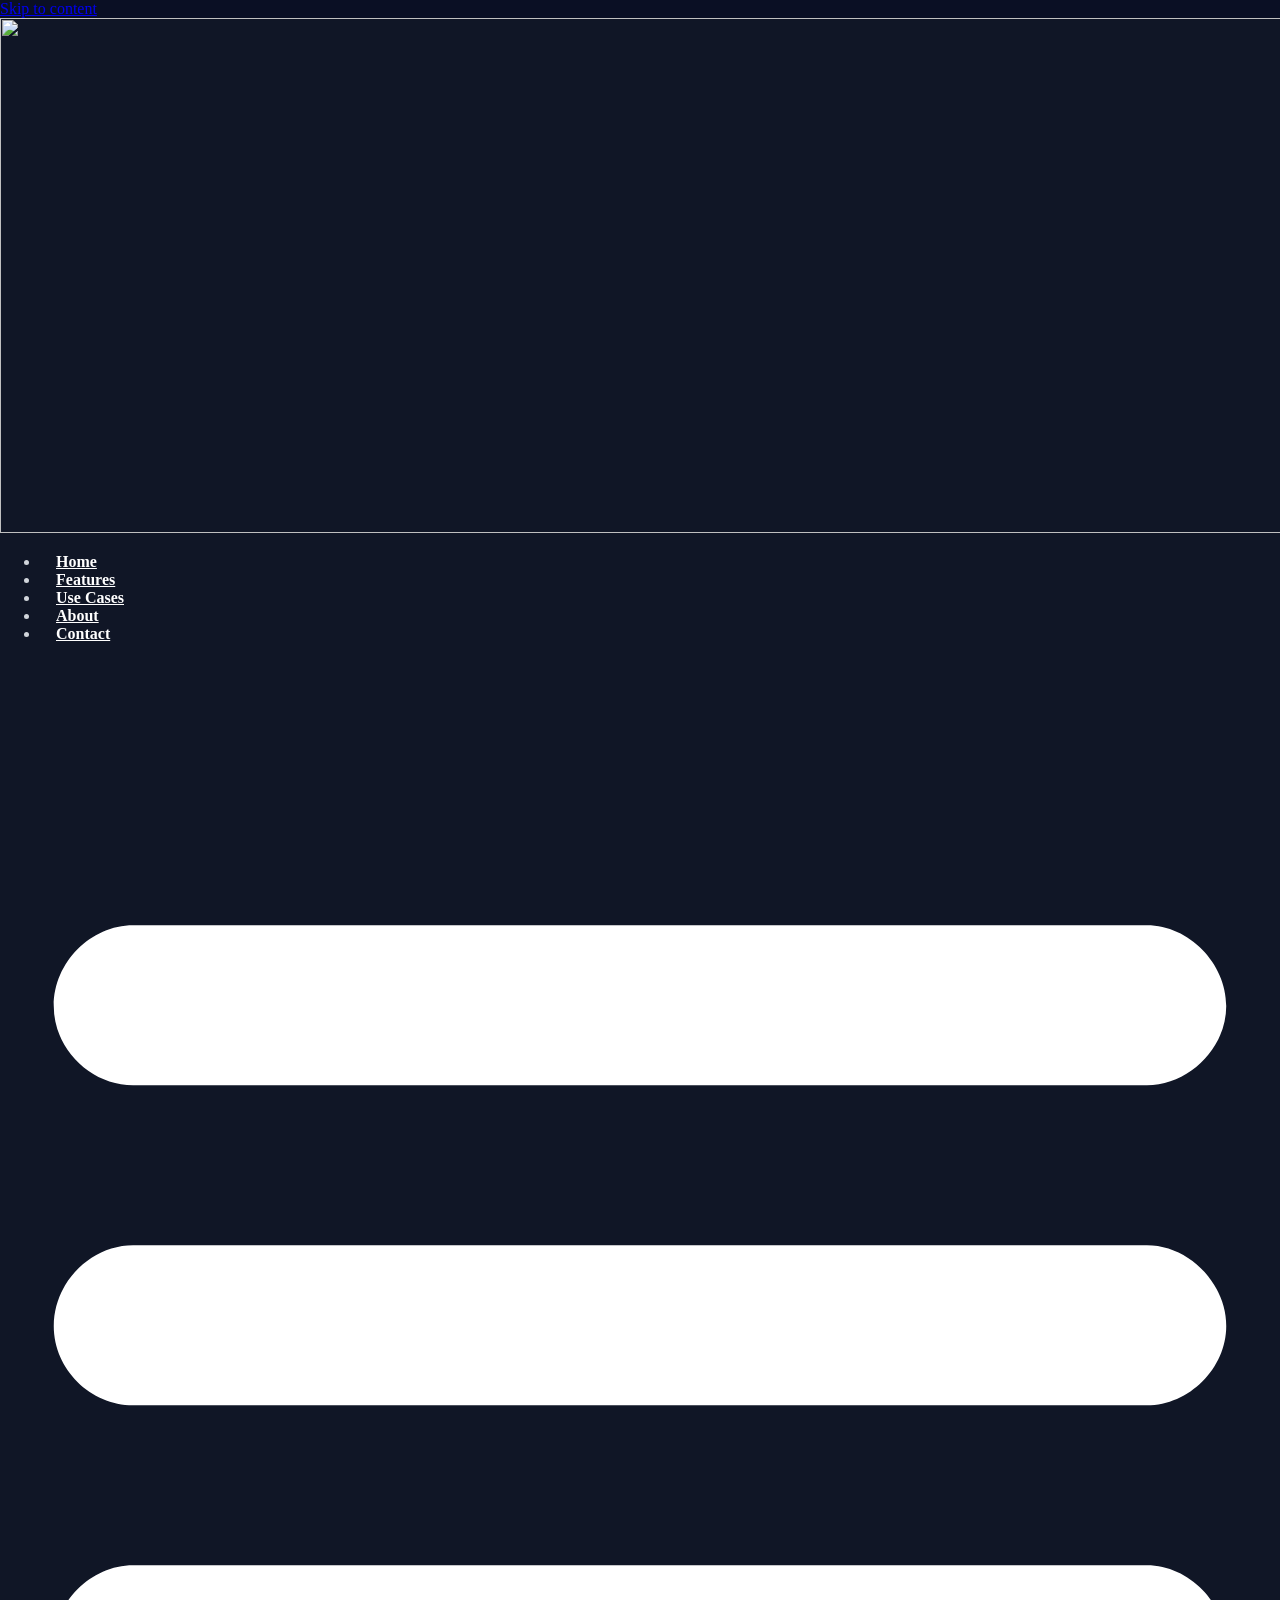
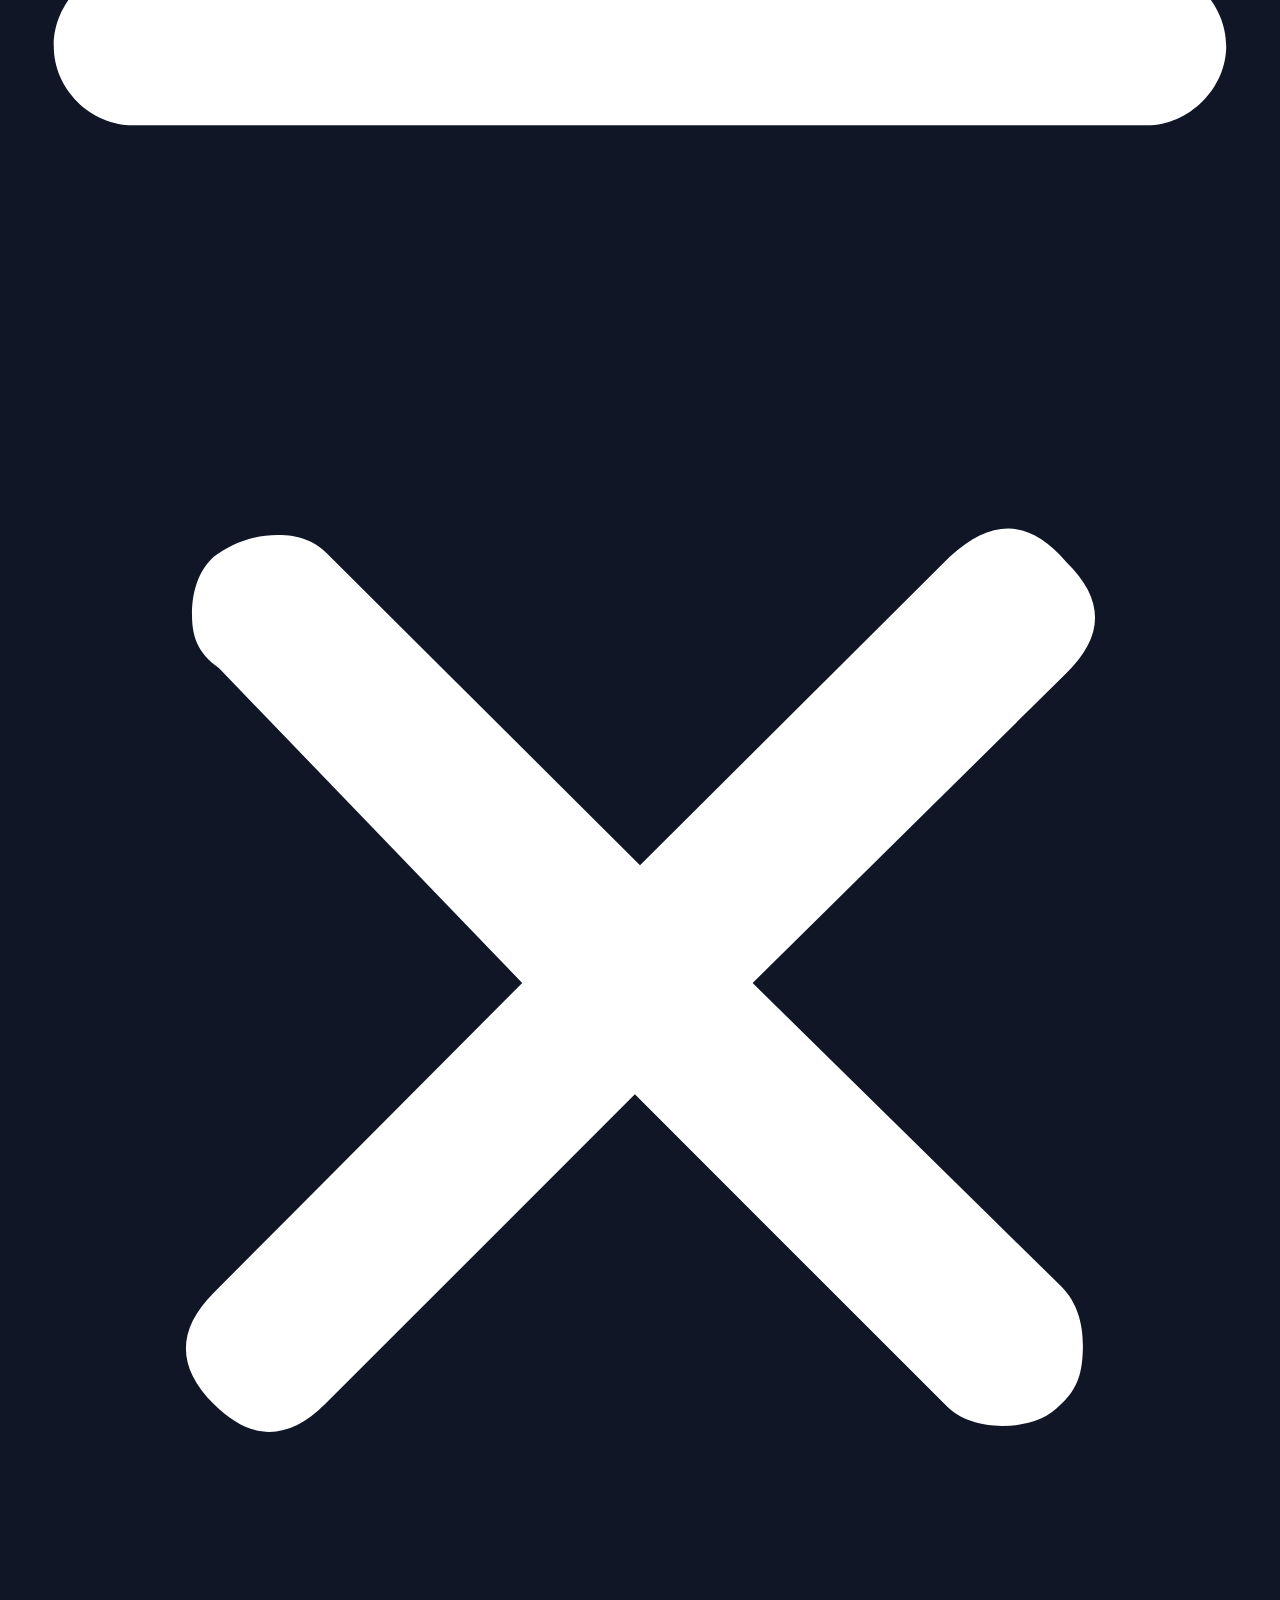
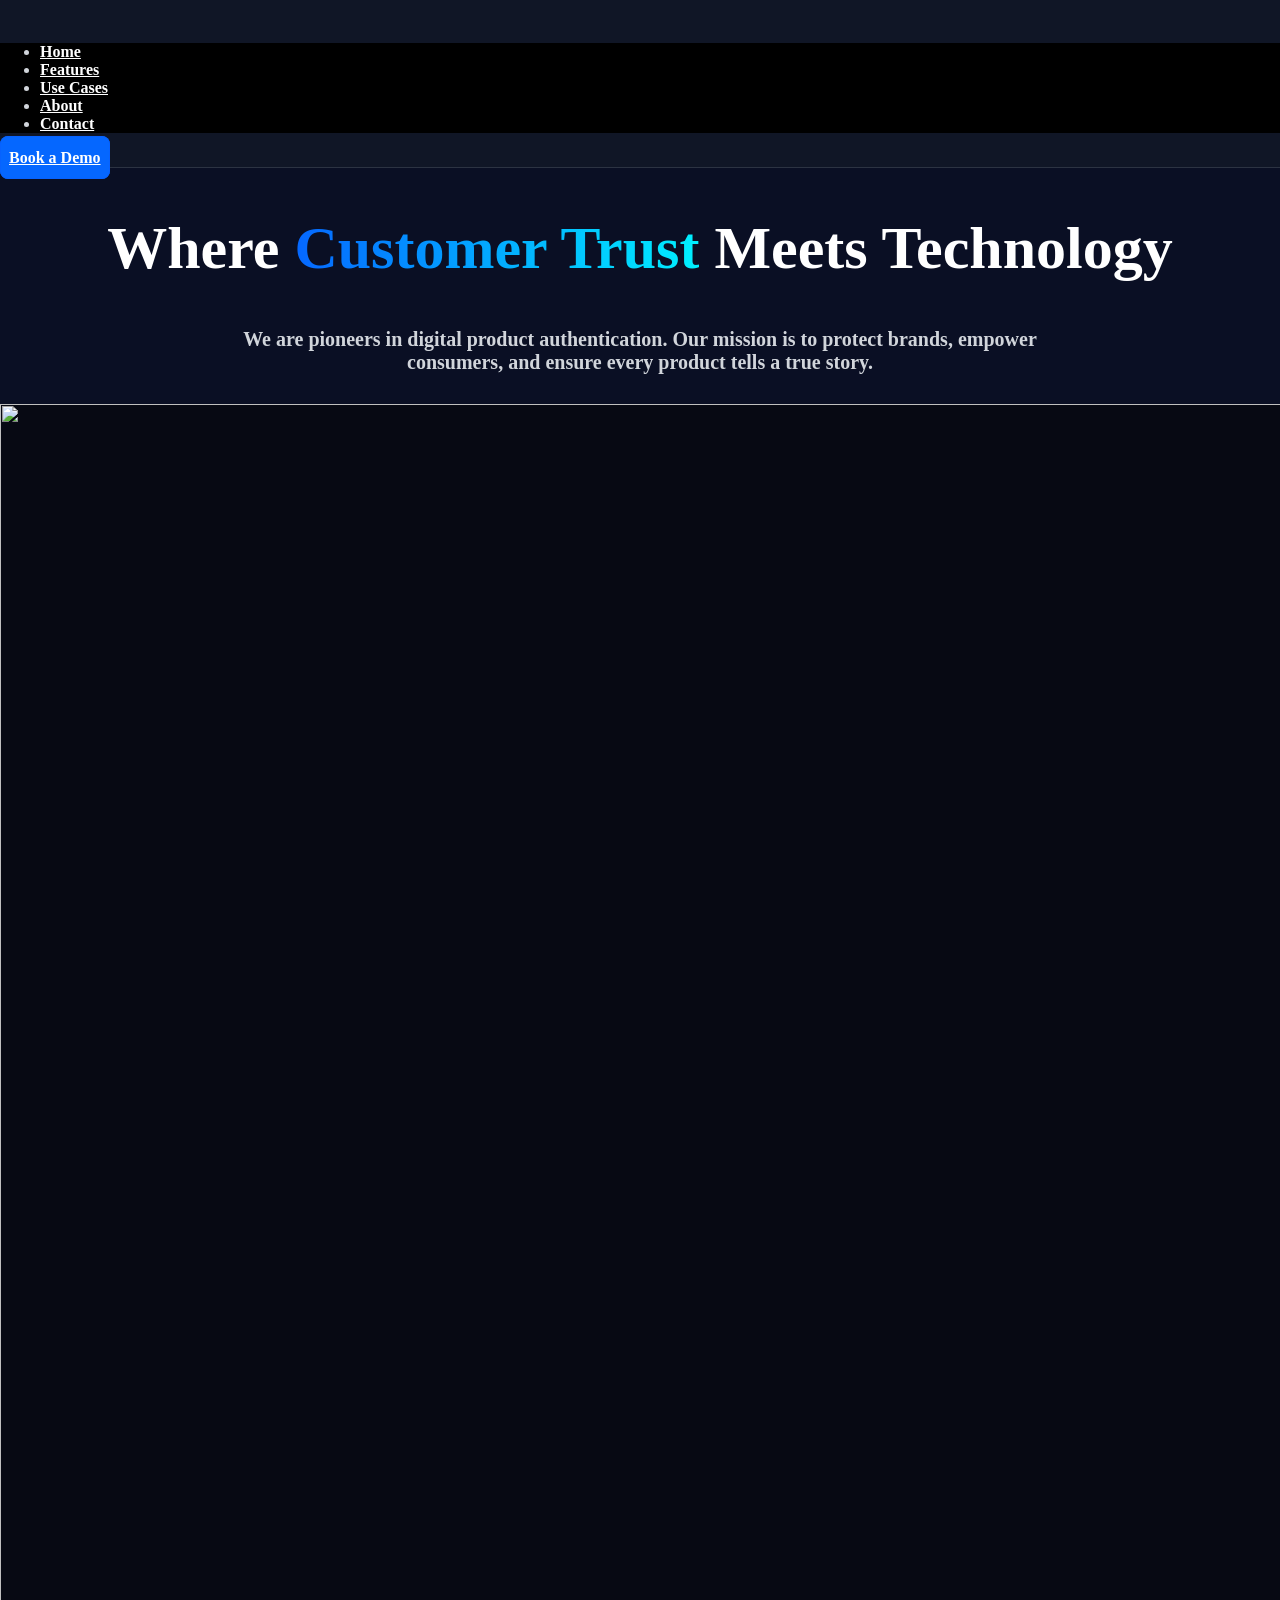
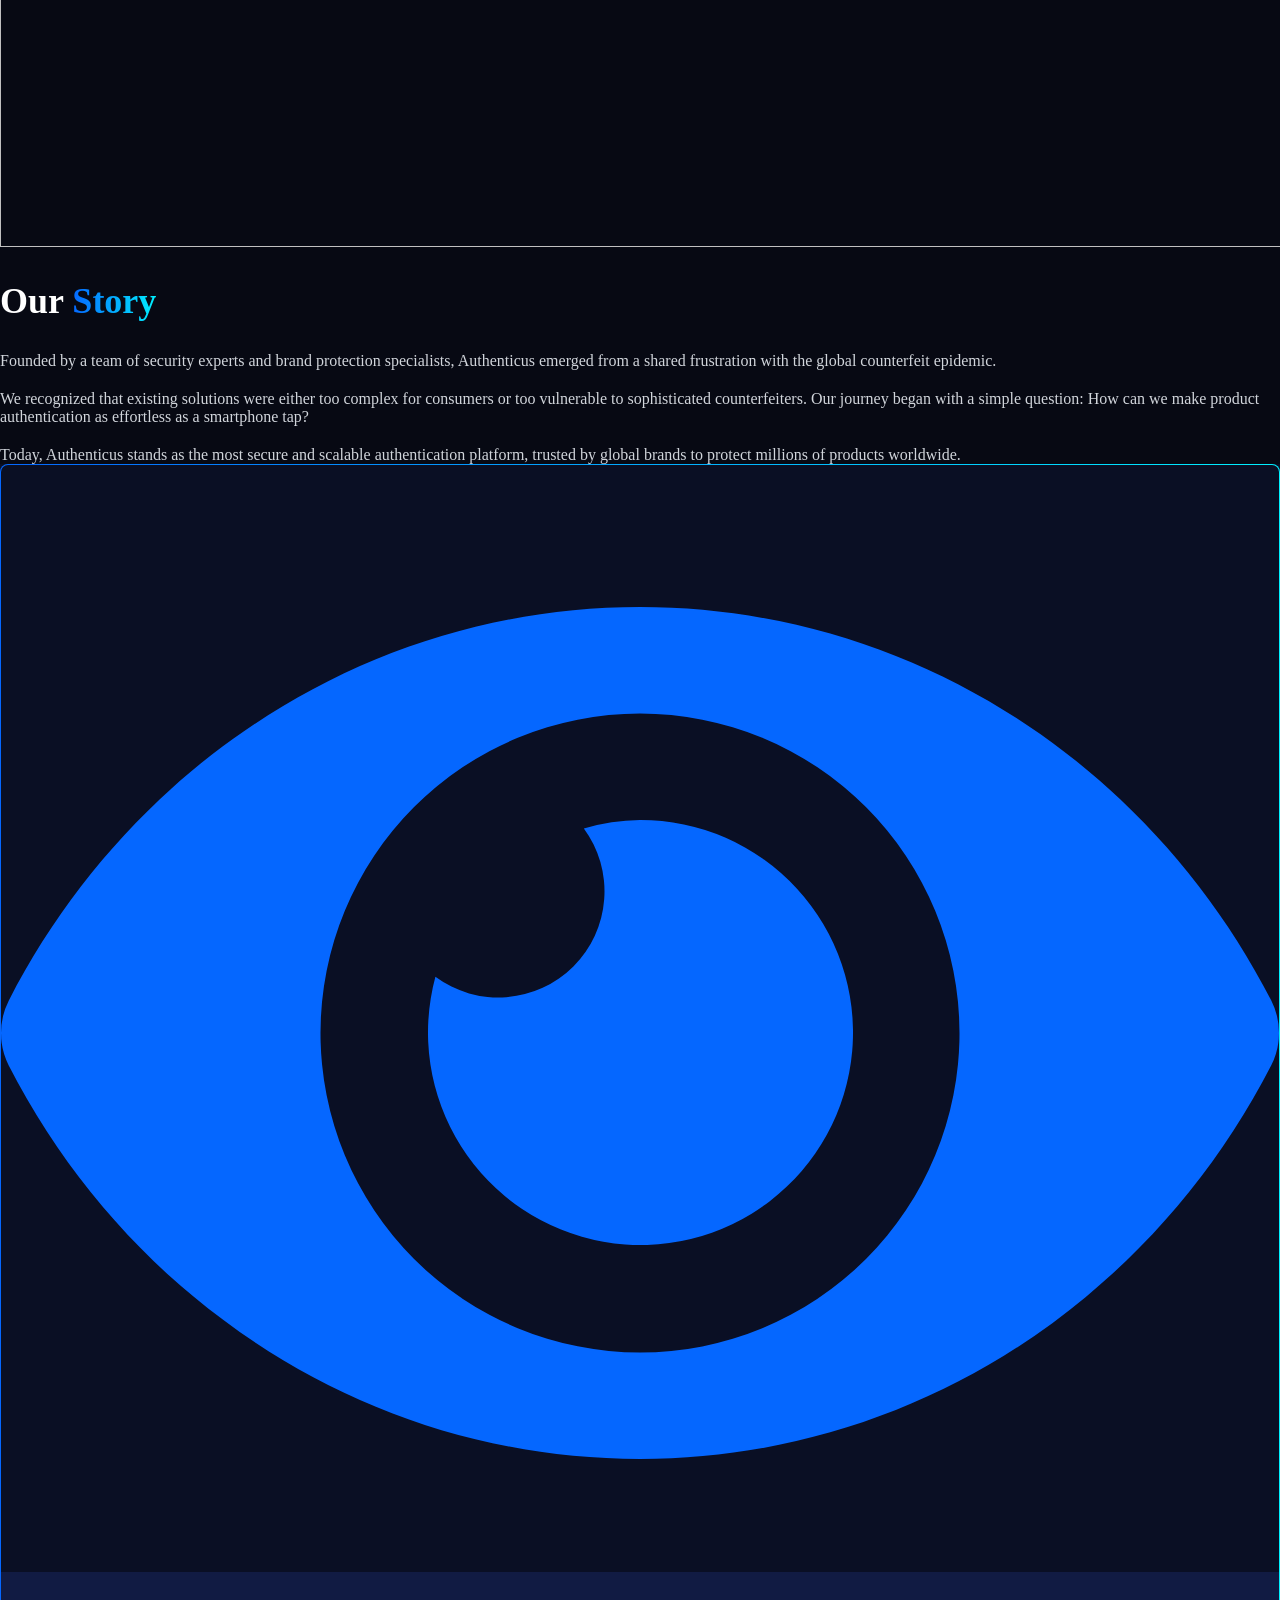
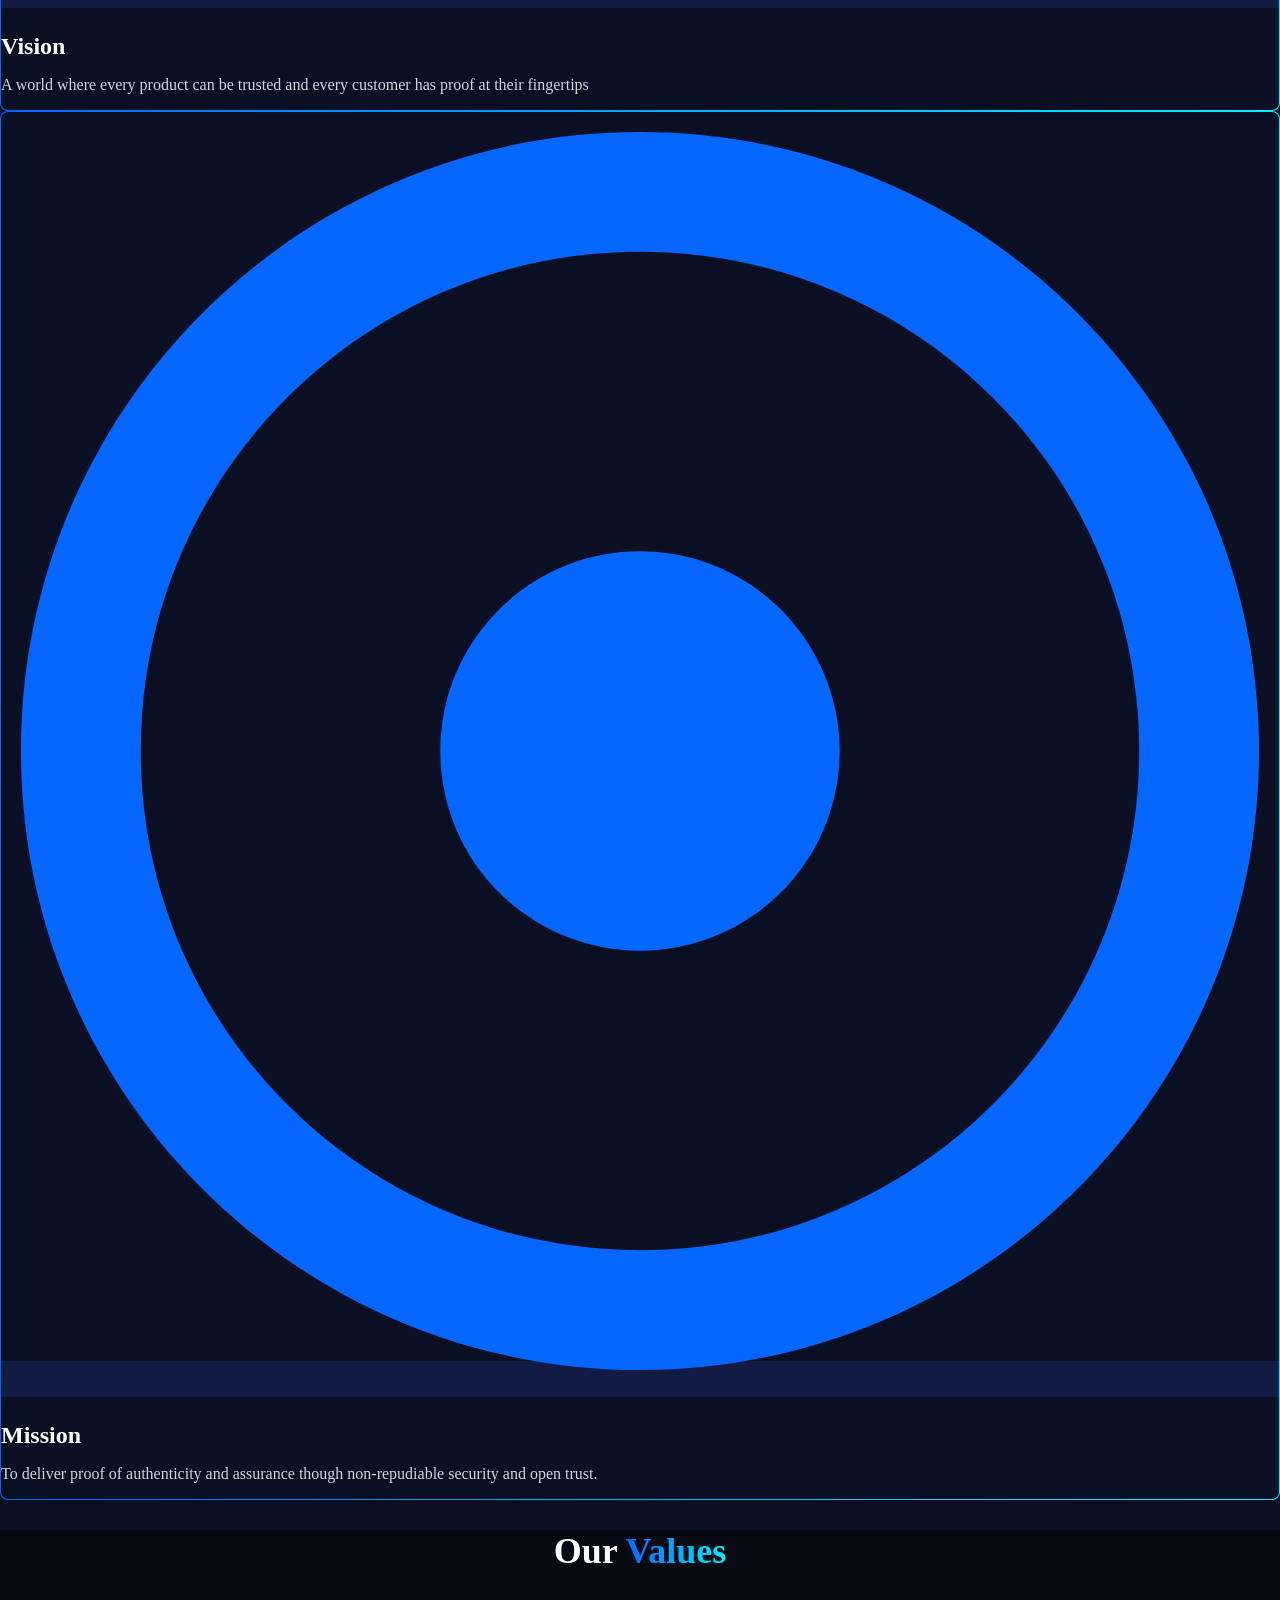
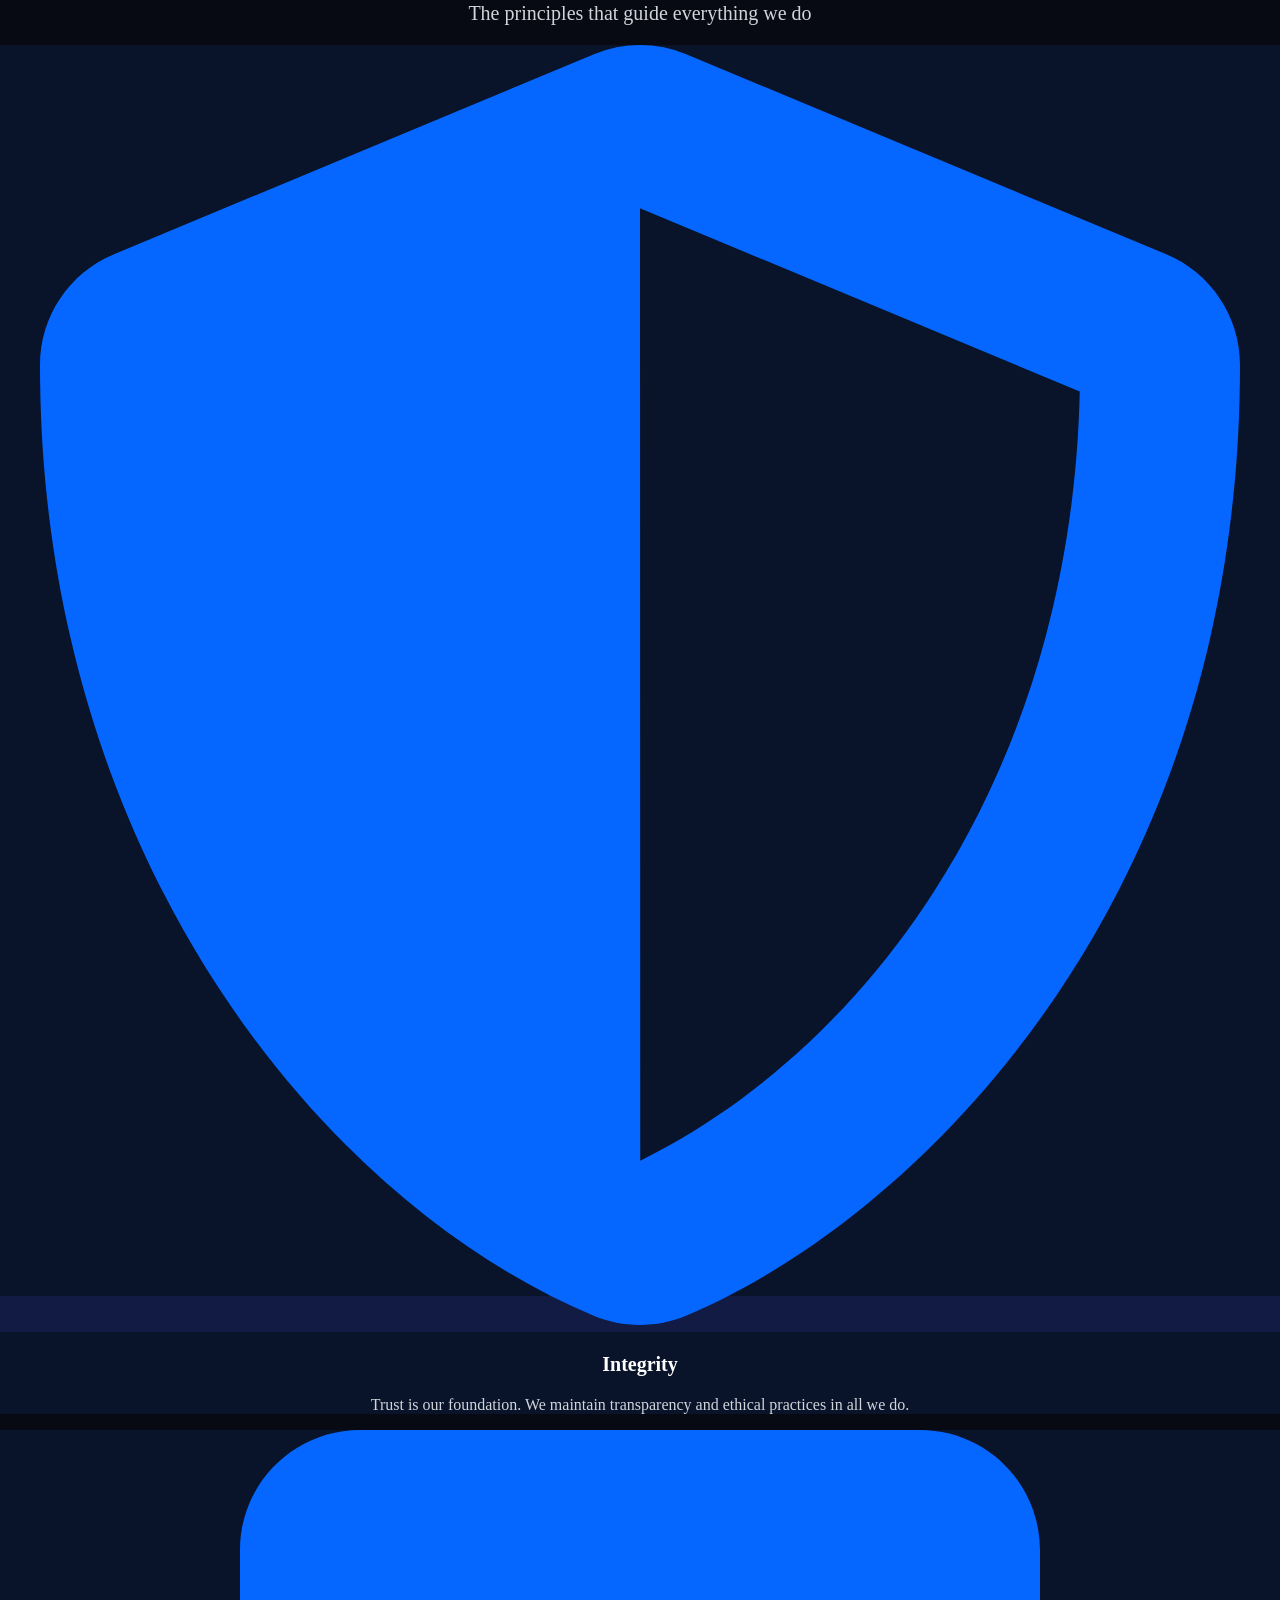
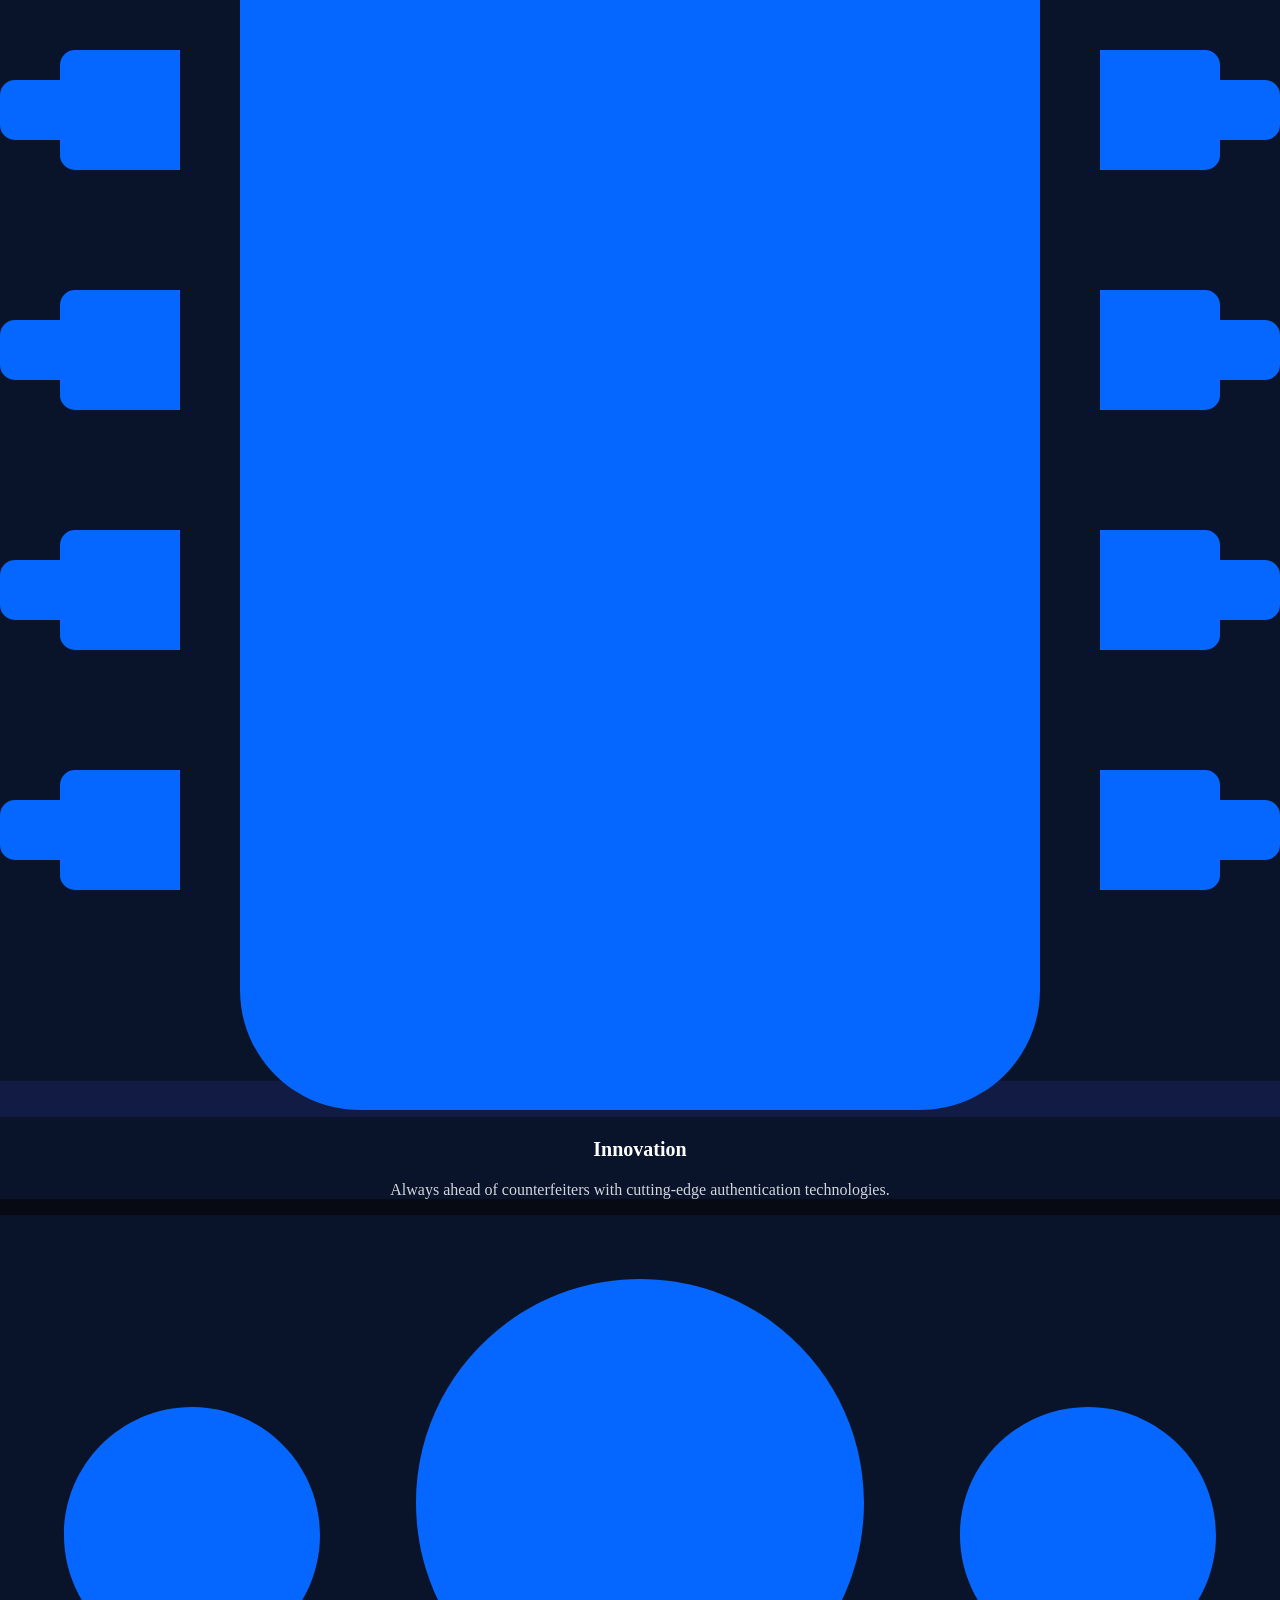
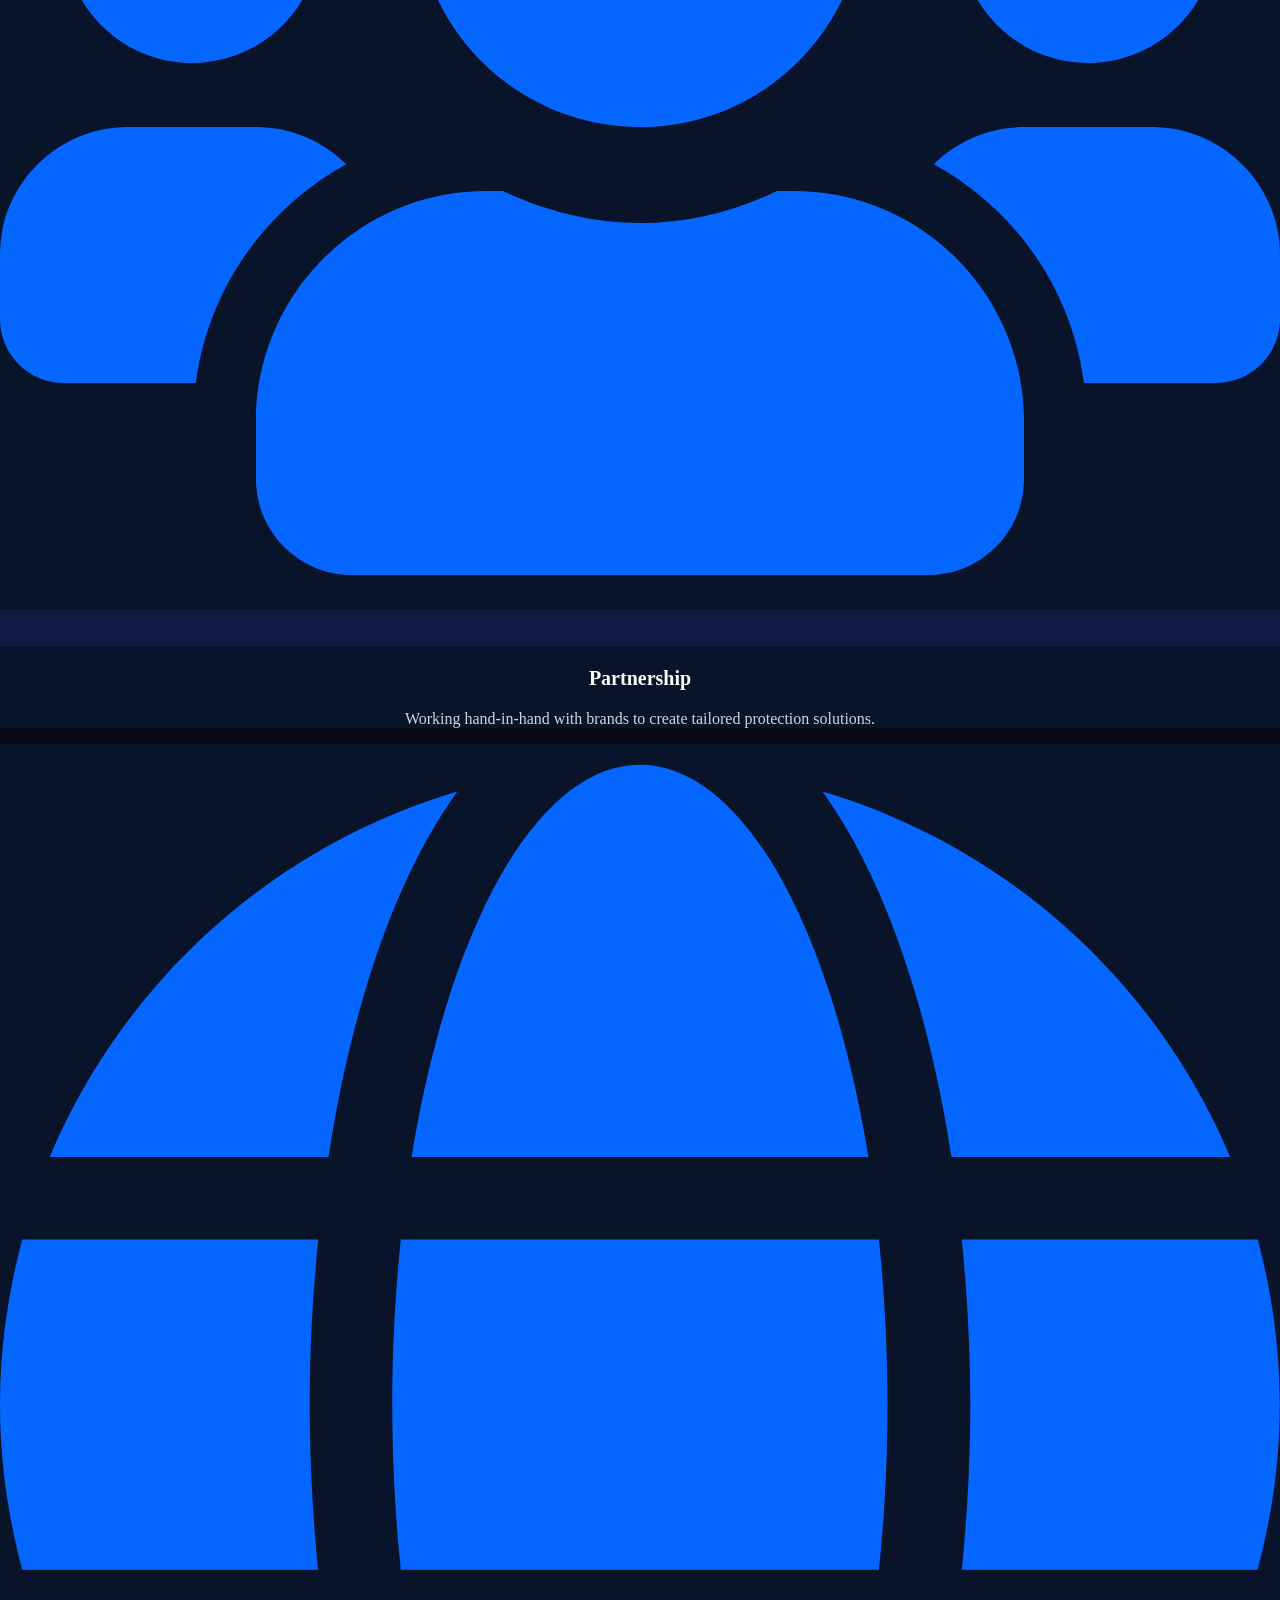
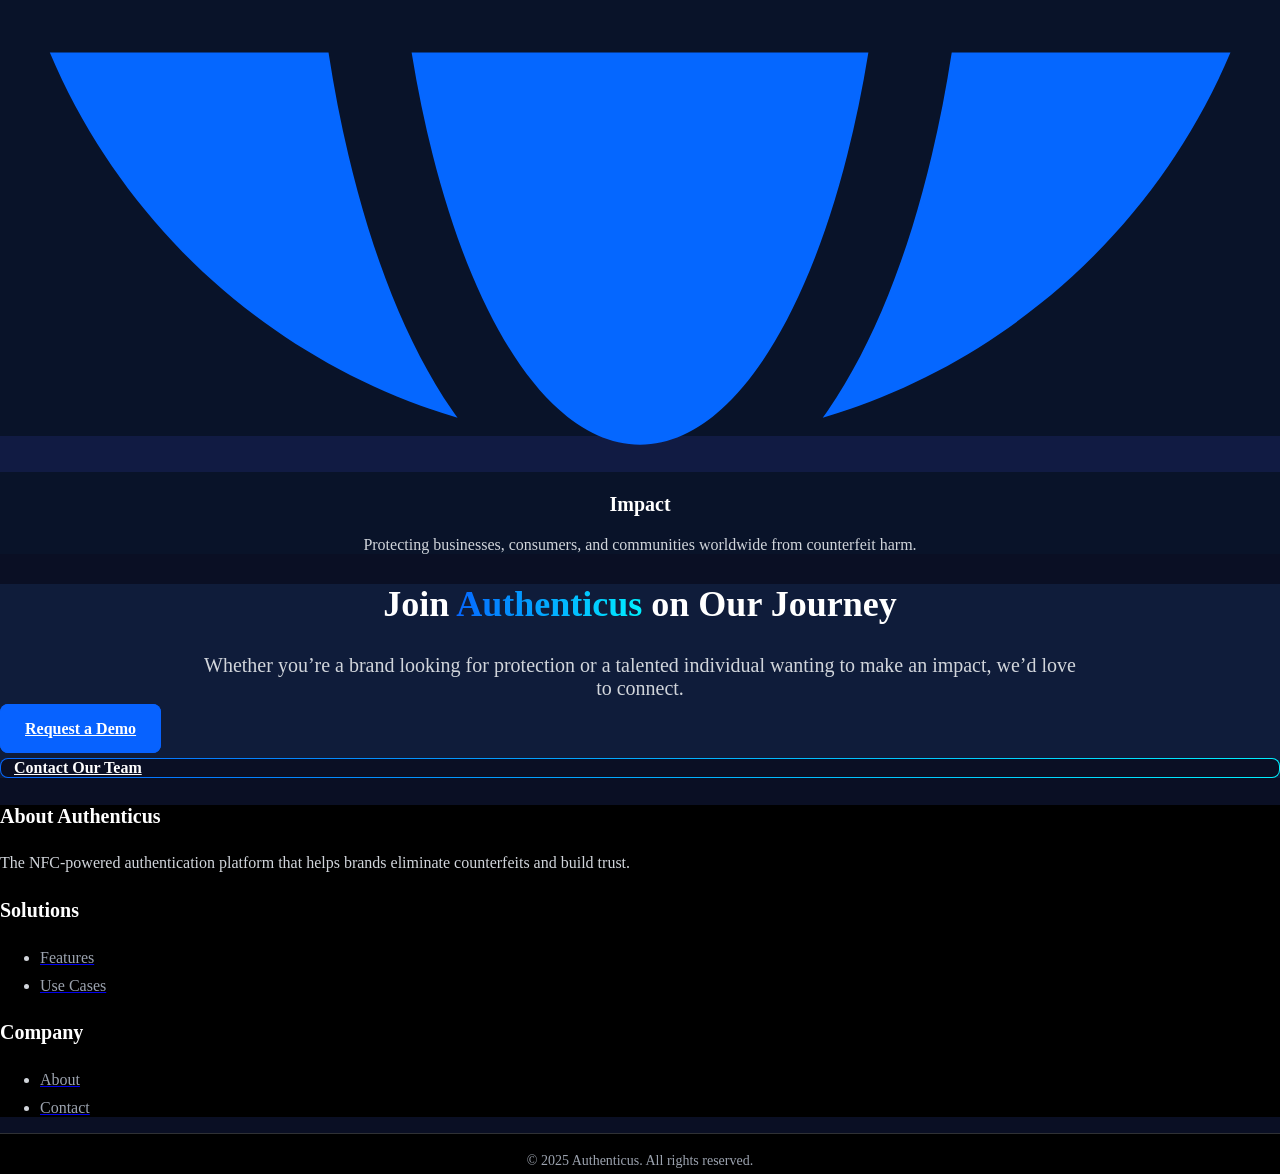
==== commit 6730c4da: "changes v2" ====
--- a/about/index.html
+++ b/about/index.html
@@ -9,19 +9,19 @@
 	
 	<!-- This site is optimized with the Yoast SEO plugin v26.3 - https://yoast.com/wordpress/plugins/seo/ -->
 	<title>About - Authenticus</title>
-	<link rel="canonical" href="/about/">
+	<link rel="canonical" href="https://www.authenticus.ai/about/">
 	<meta property="og:locale" content="en_US">
 	<meta property="og:type" content="article">
 	<meta property="og:title" content="About - Authenticus">
 	<meta property="og:description" content="Where Customer Trust Meets Technology We are pioneers in digital product authentication. Our mission is to protect brands, empower consumers, and ensure every product tells a true story. Our Story Founded by a team of security experts and brand protection specialists, Authenticus emerged from a shared frustration with the global counterfeit epidemic. We recognized that […]">
-	<meta property="og:url" content="/about/">
+	<meta property="og:url" content="https://www.authenticus.ai/about/">
 	<meta property="og:site_name" content="Authenticus">
 	<meta property="article:modified_time" content="2025-11-04T12:51:19+00:00">
-	<meta property="og:image" content="/wp-content/uploads/2025/09/hero-image-scaled.webp">
+	<meta property="og:image" content="https://www.authenticus.ai/wp-content/uploads/2025/09/hero-image-scaled.webp">
 	<meta name="twitter:card" content="summary_large_image">
 	<meta name="twitter:label1" content="Est. reading time">
 	<meta name="twitter:data1" content="1 minute">
-	<script type="application/ld+json" class="yoast-schema-graph">{"@context":"https://schema.org","@graph":[{"@type":"WebPage","@id":"/about/","url":"/about/","name":"About - Authenticus","isPartOf":{"@id":"/#website"},"primaryImageOfPage":{"@id":"/about/#primaryimage"},"image":{"@id":"/about/#primaryimage"},"thumbnailUrl":"/wp-content/uploads/2025/09/hero-image-scaled.webp","datePublished":"2024-12-19T11:25:23+00:00","dateModified":"2025-11-04T12:51:19+00:00","breadcrumb":{"@id":"/about/#breadcrumb"},"inLanguage":"en-US","potentialAction":[{"@type":"ReadAction","target":["/about/"]}]},{"@type":"ImageObject","inLanguage":"en-US","@id":"/about/#primaryimage","url":"/wp-content/uploads/2025/09/hero-image-scaled.webp","contentUrl":"/wp-content/uploads/2025/09/hero-image-scaled.webp","width":2560,"height":1443},{"@type":"BreadcrumbList","@id":"/about/#breadcrumb","itemListElement":[{"@type":"ListItem","position":1,"name":"Home","item":"/"},{"@type":"ListItem","position":2,"name":"About"}]},{"@type":"WebSite","@id":"/#website","url":"/","name":"Authenticus","description":"","publisher":{"@id":"/#organization"},"potentialAction":[{"@type":"SearchAction","target":{"@type":"EntryPoint","urlTemplate":"/?s={search_term_string}"},"query-input":{"@type":"PropertyValueSpecification","valueRequired":true,"valueName":"search_term_string"}}],"inLanguage":"en-US"},{"@type":"Organization","@id":"/#organization","name":"Authenticus","url":"/","logo":{"@type":"ImageObject","inLanguage":"en-US","@id":"/#/schema/logo/image/","url":"/wp-content/uploads/2024/12/tick.webp","contentUrl":"/wp-content/uploads/2024/12/tick.webp","width":219,"height":220,"caption":"Authenticus"},"image":{"@id":"/#/schema/logo/image/"}}]}</script>
+	<script type="application/ld+json" class="yoast-schema-graph">{"@context":"https://schema.org","@graph":[{"@type":"WebPage","@id":"https://www.authenticus.ai/about/","url":"https://www.authenticus.ai/about/","name":"About - Authenticus","isPartOf":{"@id":"https://www.authenticus.ai/#website"},"primaryImageOfPage":{"@id":"https://www.authenticus.ai/about/#primaryimage"},"image":{"@id":"https://www.authenticus.ai/about/#primaryimage"},"thumbnailUrl":"https://www.authenticus.ai/wp-content/uploads/2025/09/hero-image-scaled.webp","datePublished":"2024-12-19T11:25:23+00:00","dateModified":"2025-11-04T12:51:19+00:00","breadcrumb":{"@id":"https://www.authenticus.ai/about/#breadcrumb"},"inLanguage":"en-US","potentialAction":[{"@type":"ReadAction","target":["https://www.authenticus.ai/about/"]}]},{"@type":"ImageObject","inLanguage":"en-US","@id":"https://www.authenticus.ai/about/#primaryimage","url":"https://www.authenticus.ai/wp-content/uploads/2025/09/hero-image-scaled.webp","contentUrl":"https://www.authenticus.ai/wp-content/uploads/2025/09/hero-image-scaled.webp","width":2560,"height":1443},{"@type":"BreadcrumbList","@id":"https://www.authenticus.ai/about/#breadcrumb","itemListElement":[{"@type":"ListItem","position":1,"name":"Home","item":"https://www.authenticus.ai/"},{"@type":"ListItem","position":2,"name":"About"}]},{"@type":"WebSite","@id":"https://www.authenticus.ai/#website","url":"https://www.authenticus.ai/","name":"Authenticus","description":"","publisher":{"@id":"https://www.authenticus.ai/#organization"},"potentialAction":[{"@type":"SearchAction","target":{"@type":"EntryPoint","urlTemplate":"https://www.authenticus.ai/?s={search_term_string}"},"query-input":{"@type":"PropertyValueSpecification","valueRequired":true,"valueName":"search_term_string"}}],"inLanguage":"en-US"},{"@type":"Organization","@id":"https://www.authenticus.ai/#organization","name":"Authenticus","url":"https://www.authenticus.ai/","logo":{"@type":"ImageObject","inLanguage":"en-US","@id":"https://www.authenticus.ai/#/schema/logo/image/","url":"https://www.authenticus.ai/wp-content/uploads/2024/12/tick.webp","contentUrl":"https://www.authenticus.ai/wp-content/uploads/2024/12/tick.webp","width":219,"height":220,"caption":"Authenticus"},"image":{"@id":"https://www.authenticus.ai/#/schema/logo/image/"}}]}</script>
 	<!-- / Yoast SEO plugin. -->
 
 
@@ -29,9 +29,9 @@
 :root{--wp--preset--aspect-ratio--square: 1;--wp--preset--aspect-ratio--4-3: 4/3;--wp--preset--aspect-ratio--3-4: 3/4;--wp--preset--aspect-ratio--3-2: 3/2;--wp--preset--aspect-ratio--2-3: 2/3;--wp--preset--aspect-ratio--16-9: 16/9;--wp--preset--aspect-ratio--9-16: 9/16;--wp--preset--color--black: #000000;--wp--preset--color--cyan-bluish-gray: #abb8c3;--wp--preset--color--white: #ffffff;--wp--preset--color--pale-pink: #f78da7;--wp--preset--color--vivid-red: #cf2e2e;--wp--preset--color--luminous-vivid-orange: #ff6900;--wp--preset--color--luminous-vivid-amber: #fcb900;--wp--preset--color--light-green-cyan: #7bdcb5;--wp--preset--color--vivid-green-cyan: #00d084;--wp--preset--color--pale-cyan-blue: #8ed1fc;--wp--preset--color--vivid-cyan-blue: #0693e3;--wp--preset--color--vivid-purple: #9b51e0;--wp--preset--gradient--vivid-cyan-blue-to-vivid-purple: linear-gradient(135deg,rgba(6,147,227,1) 0%,rgb(155,81,224) 100%);--wp--preset--gradient--light-green-cyan-to-vivid-green-cyan: linear-gradient(135deg,rgb(122,220,180) 0%,rgb(0,208,130) 100%);--wp--preset--gradient--luminous-vivid-amber-to-luminous-vivid-orange: linear-gradient(135deg,rgba(252,185,0,1) 0%,rgba(255,105,0,1) 100%);--wp--preset--gradient--luminous-vivid-orange-to-vivid-red: linear-gradient(135deg,rgba(255,105,0,1) 0%,rgb(207,46,46) 100%);--wp--preset--gradient--very-light-gray-to-cyan-bluish-gray: linear-gradient(135deg,rgb(238,238,238) 0%,rgb(169,184,195) 100%);--wp--preset--gradient--cool-to-warm-spectrum: linear-gradient(135deg,rgb(74,234,220) 0%,rgb(151,120,209) 20%,rgb(207,42,186) 40%,rgb(238,44,130) 60%,rgb(251,105,98) 80%,rgb(254,248,76) 100%);--wp--preset--gradient--blush-light-purple: linear-gradient(135deg,rgb(255,206,236) 0%,rgb(152,150,240) 100%);--wp--preset--gradient--blush-bordeaux: linear-gradient(135deg,rgb(254,205,165) 0%,rgb(254,45,45) 50%,rgb(107,0,62) 100%);--wp--preset--gradient--luminous-dusk: linear-gradient(135deg,rgb(255,203,112) 0%,rgb(199,81,192) 50%,rgb(65,88,208) 100%);--wp--preset--gradient--pale-ocean: linear-gradient(135deg,rgb(255,245,203) 0%,rgb(182,227,212) 50%,rgb(51,167,181) 100%);--wp--preset--gradient--electric-grass: linear-gradient(135deg,rgb(202,248,128) 0%,rgb(113,206,126) 100%);--wp--preset--gradient--midnight: linear-gradient(135deg,rgb(2,3,129) 0%,rgb(40,116,252) 100%);--wp--preset--font-size--small: 13px;--wp--preset--font-size--medium: 20px;--wp--preset--font-size--large: 36px;--wp--preset--font-size--x-large: 42px;--wp--preset--spacing--20: 0.44rem;--wp--preset--spacing--30: 0.67rem;--wp--preset--spacing--40: 1rem;--wp--preset--spacing--50: 1.5rem;--wp--preset--spacing--60: 2.25rem;--wp--preset--spacing--70: 3.38rem;--wp--preset--spacing--80: 5.06rem;--wp--preset--shadow--natural: 6px 6px 9px rgba(0, 0, 0, 0.2);--wp--preset--shadow--deep: 12px 12px 50px rgba(0, 0, 0, 0.4);--wp--preset--shadow--sharp: 6px 6px 0px rgba(0, 0, 0, 0.2);--wp--preset--shadow--outlined: 6px 6px 0px -3px rgba(255, 255, 255, 1), 6px 6px rgba(0, 0, 0, 1);--wp--preset--shadow--crisp: 6px 6px 0px rgba(0, 0, 0, 1);}:root { --wp--style--global--content-size: 800px;--wp--style--global--wide-size: 1200px; }:where(body) { margin: 0; }.wp-site-blocks > .alignleft { float: left; margin-right: 2em; }.wp-site-blocks > .alignright { float: right; margin-left: 2em; }.wp-site-blocks > .aligncenter { justify-content: center; margin-left: auto; margin-right: auto; }:where(.wp-site-blocks) > * { margin-block-start: 24px; margin-block-end: 0; }:where(.wp-site-blocks) > :first-child { margin-block-start: 0; }:where(.wp-site-blocks) > :last-child { margin-block-end: 0; }:root { --wp--style--block-gap: 24px; }:root :where(.is-layout-flow) > :first-child{margin-block-start: 0;}:root :where(.is-layout-flow) > :last-child{margin-block-end: 0;}:root :where(.is-layout-flow) > *{margin-block-start: 24px;margin-block-end: 0;}:root :where(.is-layout-constrained) > :first-child{margin-block-start: 0;}:root :where(.is-layout-constrained) > :last-child{margin-block-end: 0;}:root :where(.is-layout-constrained) > *{margin-block-start: 24px;margin-block-end: 0;}:root :where(.is-layout-flex){gap: 24px;}:root :where(.is-layout-grid){gap: 24px;}.is-layout-flow > .alignleft{float: left;margin-inline-start: 0;margin-inline-end: 2em;}.is-layout-flow > .alignright{float: right;margin-inline-start: 2em;margin-inline-end: 0;}.is-layout-flow > .aligncenter{margin-left: auto !important;margin-right: auto !important;}.is-layout-constrained > .alignleft{float: left;margin-inline-start: 0;margin-inline-end: 2em;}.is-layout-constrained > .alignright{float: right;margin-inline-start: 2em;margin-inline-end: 0;}.is-layout-constrained > .aligncenter{margin-left: auto !important;margin-right: auto !important;}.is-layout-constrained > :where(:not(.alignleft):not(.alignright):not(.alignfull)){max-width: var(--wp--style--global--content-size);margin-left: auto !important;margin-right: auto !important;}.is-layout-constrained > .alignwide{max-width: var(--wp--style--global--wide-size);}body .is-layout-flex{display: flex;}.is-layout-flex{flex-wrap: wrap;align-items: center;}.is-layout-flex > :is(*, div){margin: 0;}body .is-layout-grid{display: grid;}.is-layout-grid > :is(*, div){margin: 0;}body{padding-top: 0px;padding-right: 0px;padding-bottom: 0px;padding-left: 0px;}a:where(:not(.wp-element-button)){text-decoration: underline;}:root :where(.wp-element-button, .wp-block-button__link){background-color: #32373c;border-width: 0;color: #fff;font-family: inherit;font-size: inherit;line-height: inherit;padding: calc(0.667em + 2px) calc(1.333em + 2px);text-decoration: none;}.has-black-color{color: var(--wp--preset--color--black) !important;}.has-cyan-bluish-gray-color{color: var(--wp--preset--color--cyan-bluish-gray) !important;}.has-white-color{color: var(--wp--preset--color--white) !important;}.has-pale-pink-color{color: var(--wp--preset--color--pale-pink) !important;}.has-vivid-red-color{color: var(--wp--preset--color--vivid-red) !important;}.has-luminous-vivid-orange-color{color: var(--wp--preset--color--luminous-vivid-orange) !important;}.has-luminous-vivid-amber-color{color: var(--wp--preset--color--luminous-vivid-amber) !important;}.has-light-green-cyan-color{color: var(--wp--preset--color--light-green-cyan) !important;}.has-vivid-green-cyan-color{color: var(--wp--preset--color--vivid-green-cyan) !important;}.has-pale-cyan-blue-color{color: var(--wp--preset--color--pale-cyan-blue) !important;}.has-vivid-cyan-blue-color{color: var(--wp--preset--color--vivid-cyan-blue) !important;}.has-vivid-purple-color{color: var(--wp--preset--color--vivid-purple) !important;}.has-black-background-color{background-color: var(--wp--preset--color--black) !important;}.has-cyan-bluish-gray-background-color{background-color: var(--wp--preset--color--cyan-bluish-gray) !important;}.has-white-background-color{background-color: var(--wp--preset--color--white) !important;}.has-pale-pink-background-color{background-color: var(--wp--preset--color--pale-pink) !important;}.has-vivid-red-background-color{background-color: var(--wp--preset--color--vivid-red) !important;}.has-luminous-vivid-orange-background-color{background-color: var(--wp--preset--color--luminous-vivid-orange) !important;}.has-luminous-vivid-amber-background-color{background-color: var(--wp--preset--color--luminous-vivid-amber) !important;}.has-light-green-cyan-background-color{background-color: var(--wp--preset--color--light-green-cyan) !important;}.has-vivid-green-cyan-background-color{background-color: var(--wp--preset--color--vivid-green-cyan) !important;}.has-pale-cyan-blue-background-color{background-color: var(--wp--preset--color--pale-cyan-blue) !important;}.has-vivid-cyan-blue-background-color{background-color: var(--wp--preset--color--vivid-cyan-blue) !important;}.has-vivid-purple-background-color{background-color: var(--wp--preset--color--vivid-purple) !important;}.has-black-border-color{border-color: var(--wp--preset--color--black) !important;}.has-cyan-bluish-gray-border-color{border-color: var(--wp--preset--color--cyan-bluish-gray) !important;}.has-white-border-color{border-color: var(--wp--preset--color--white) !important;}.has-pale-pink-border-color{border-color: var(--wp--preset--color--pale-pink) !important;}.has-vivid-red-border-color{border-color: var(--wp--preset--color--vivid-red) !important;}.has-luminous-vivid-orange-border-color{border-color: var(--wp--preset--color--luminous-vivid-orange) !important;}.has-luminous-vivid-amber-border-color{border-color: var(--wp--preset--color--luminous-vivid-amber) !important;}.has-light-green-cyan-border-color{border-color: var(--wp--preset--color--light-green-cyan) !important;}.has-vivid-green-cyan-border-color{border-color: var(--wp--preset--color--vivid-green-cyan) !important;}.has-pale-cyan-blue-border-color{border-color: var(--wp--preset--color--pale-cyan-blue) !important;}.has-vivid-cyan-blue-border-color{border-color: var(--wp--preset--color--vivid-cyan-blue) !important;}.has-vivid-purple-border-color{border-color: var(--wp--preset--color--vivid-purple) !important;}.has-vivid-cyan-blue-to-vivid-purple-gradient-background{background: var(--wp--preset--gradient--vivid-cyan-blue-to-vivid-purple) !important;}.has-light-green-cyan-to-vivid-green-cyan-gradient-background{background: var(--wp--preset--gradient--light-green-cyan-to-vivid-green-cyan) !important;}.has-luminous-vivid-amber-to-luminous-vivid-orange-gradient-background{background: var(--wp--preset--gradient--luminous-vivid-amber-to-luminous-vivid-orange) !important;}.has-luminous-vivid-orange-to-vivid-red-gradient-background{background: var(--wp--preset--gradient--luminous-vivid-orange-to-vivid-red) !important;}.has-very-light-gray-to-cyan-bluish-gray-gradient-background{background: var(--wp--preset--gradient--very-light-gray-to-cyan-bluish-gray) !important;}.has-cool-to-warm-spectrum-gradient-background{background: var(--wp--preset--gradient--cool-to-warm-spectrum) !important;}.has-blush-light-purple-gradient-background{background: var(--wp--preset--gradient--blush-light-purple) !important;}.has-blush-bordeaux-gradient-background{background: var(--wp--preset--gradient--blush-bordeaux) !important;}.has-luminous-dusk-gradient-background{background: var(--wp--preset--gradient--luminous-dusk) !important;}.has-pale-ocean-gradient-background{background: var(--wp--preset--gradient--pale-ocean) !important;}.has-electric-grass-gradient-background{background: var(--wp--preset--gradient--electric-grass) !important;}.has-midnight-gradient-background{background: var(--wp--preset--gradient--midnight) !important;}.has-small-font-size{font-size: var(--wp--preset--font-size--small) !important;}.has-medium-font-size{font-size: var(--wp--preset--font-size--medium) !important;}.has-large-font-size{font-size: var(--wp--preset--font-size--large) !important;}.has-x-large-font-size{font-size: var(--wp--preset--font-size--x-large) !important;}
 :root :where(.wp-block-pullquote){font-size: 1.5em;line-height: 1.6;}
 </style>
-<link rel="stylesheet" id="hello-elementor-css" href="/wp-content/themes/hello-elementor/assets/css/reset.css?ver=3.4.4" media="all">
-<link rel="stylesheet" id="hello-elementor-header-footer-css" href="/wp-content/themes/hello-elementor/assets/css/header-footer.css?ver=3.4.4" media="all">
-<link rel="stylesheet" id="elementor-frontend-css" href="/wp-content/plugins/elementor/assets/css/frontend.min.css?ver=3.32.5" media="all">
+<link rel="stylesheet" id="hello-elementor-css" href="https://www.authenticus.ai/wp-content/themes/hello-elementor/assets/css/reset.css?ver=3.4.4" media="all">
+<link rel="stylesheet" id="hello-elementor-header-footer-css" href="https://www.authenticus.ai/wp-content/themes/hello-elementor/assets/css/header-footer.css?ver=3.4.4" media="all">
+<link rel="stylesheet" id="elementor-frontend-css" href="https://www.authenticus.ai/wp-content/plugins/elementor/assets/css/frontend.min.css?ver=3.32.5" media="all">
 <style id="elementor-frontend-inline-css">
 .elementor-kit-5{--e-global-color-primary:#0762FF;--e-global-color-secondary:#54595F;--e-global-color-text:#D1D5DB;--e-global-color-accent:#0762FF;--e-global-color-c645e1a:#060913;--e-global-color-8f37330:#1F2937;--e-global-color-e2b9993:#9CA3AF;--e-global-color-d9d5123:#00F0FF;--e-global-typography-primary-font-family:"Roboto";--e-global-typography-primary-font-weight:600;--e-global-typography-secondary-font-family:"Roboto Slab";--e-global-typography-secondary-font-weight:400;--e-global-typography-text-font-family:"Roboto";--e-global-typography-text-font-weight:400;--e-global-typography-accent-font-family:"Roboto";--e-global-typography-accent-font-weight:500;background-color:#0A0F24;color:var( --e-global-color-text );}.elementor-kit-5 e-page-transition{background-color:#FFBC7D;}.elementor-section.elementor-section-boxed > .elementor-container{max-width:1140px;}.e-con{--container-max-width:1140px;}.elementor-widget:not(:last-child){margin-block-end:20px;}.elementor-element{--widgets-spacing:20px 20px;--widgets-spacing-row:20px;--widgets-spacing-column:20px;}{}h1.entry-title{display:var(--page-title-display);}.site-header .site-branding{flex-direction:column;align-items:stretch;}.site-header{padding-inline-end:0px;padding-inline-start:0px;}.site-footer .site-branding{flex-direction:column;align-items:stretch;}@media(max-width:1024px){.elementor-section.elementor-section-boxed > .elementor-container{max-width:1024px;}.e-con{--container-max-width:1024px;}}@media(max-width:767px){.elementor-section.elementor-section-boxed > .elementor-container{max-width:767px;}.e-con{--container-max-width:767px;}}/* Start custom CSS */.gradient-text {
             background: linear-gradient(90deg, #0567FF 0%, #00F0FF 100%);
@@ -45,7 +45,7 @@
                         linear-gradient(90deg, #0567FF 0%, #00F0FF 100%) border-box;
             border-radius: 8px;
         }/* End custom CSS */
-.elementor-186 .elementor-element.elementor-element-cd72626{--display:flex;--flex-direction:column;--container-widget-width:100%;--container-widget-height:initial;--container-widget-flex-grow:0;--container-widget-align-self:initial;--flex-wrap-mobile:wrap;--overlay-opacity:0.5;--padding-top:80px;--padding-bottom:80px;--padding-left:80px;--padding-right:80px;}.elementor-186 .elementor-element.elementor-element-cd72626::before, .elementor-186 .elementor-element.elementor-element-cd72626 > .elementor-background-video-container::before, .elementor-186 .elementor-element.elementor-element-cd72626 > .e-con-inner > .elementor-background-video-container::before, .elementor-186 .elementor-element.elementor-element-cd72626 > .elementor-background-slideshow::before, .elementor-186 .elementor-element.elementor-element-cd72626 > .e-con-inner > .elementor-background-slideshow::before, .elementor-186 .elementor-element.elementor-element-cd72626 > .elementor-motion-effects-container > .elementor-motion-effects-layer::before{background-image:url("/wp-content/uploads/2025/10/product-2.webp");--background-overlay:'';background-repeat:no-repeat;background-size:cover;}.elementor-186 .elementor-element.elementor-element-921ee0d > .elementor-widget-container{margin:0px 0px 24px 0px;}.elementor-186 .elementor-element.elementor-element-921ee0d{text-align:center;}.elementor-186 .elementor-element.elementor-element-921ee0d .elementor-heading-title{font-size:60px;font-weight:700;line-height:60px;color:#FFFFFF;}.elementor-186 .elementor-element.elementor-element-866ebc9 > .elementor-widget-container{margin:0px 224px 30px 224px;}.elementor-186 .elementor-element.elementor-element-866ebc9{text-align:center;font-size:20px;font-weight:600;}.elementor-186 .elementor-element.elementor-element-866ebc9 p{margin-block-end:0px;}.elementor-186 .elementor-element.elementor-element-ed2fecc{--display:flex;--flex-direction:row;--container-widget-width:calc( ( 1 - var( --container-widget-flex-grow ) ) * 100% );--container-widget-height:100%;--container-widget-flex-grow:1;--container-widget-align-self:stretch;--flex-wrap-mobile:wrap;--align-items:center;--padding-top:80px;--padding-bottom:80px;--padding-left:80px;--padding-right:80px;}.elementor-186 .elementor-element.elementor-element-ed2fecc:not(.elementor-motion-effects-element-type-background), .elementor-186 .elementor-element.elementor-element-ed2fecc > .elementor-motion-effects-container > .elementor-motion-effects-layer{background-color:#070913;}.elementor-186 .elementor-element.elementor-element-c40f8b8{--display:flex;}.elementor-186 .elementor-element.elementor-element-c21a5e8{--display:flex;}.elementor-186 .elementor-element.elementor-element-e4c67bd .elementor-heading-title{font-size:36px;font-weight:700;color:#FFFFFF;}.elementor-186 .elementor-element.elementor-element-5339659{font-weight:500;}.elementor-186 .elementor-element.elementor-element-5339659 p{margin-block-end:0px;}.elementor-186 .elementor-element.elementor-element-fb921d8{font-weight:500;}.elementor-186 .elementor-element.elementor-element-fb921d8 p{margin-block-end:0px;}.elementor-186 .elementor-element.elementor-element-4684ec7{font-weight:500;}.elementor-186 .elementor-element.elementor-element-4684ec7 p{margin-block-end:0px;}.elementor-186 .elementor-element.elementor-element-c36871f{--display:flex;--flex-direction:column;--container-widget-width:100%;--container-widget-height:initial;--container-widget-flex-grow:0;--container-widget-align-self:initial;--flex-wrap-mobile:wrap;--gap:25px 25px;--row-gap:25px;--column-gap:25px;--padding-top:80px;--padding-bottom:80px;--padding-left:80px;--padding-right:80px;}.elementor-186 .elementor-element.elementor-element-c36871f:not(.elementor-motion-effects-element-type-background), .elementor-186 .elementor-element.elementor-element-c36871f > .elementor-motion-effects-container > .elementor-motion-effects-layer{background-color:#00000000;}.elementor-186 .elementor-element.elementor-element-d3f7319{--display:flex;--flex-direction:row;--container-widget-width:initial;--container-widget-height:100%;--container-widget-flex-grow:1;--container-widget-align-self:stretch;--flex-wrap-mobile:wrap;--gap:25px 25px;--row-gap:25px;--column-gap:25px;--flex-wrap:wrap;--padding-top:0px;--padding-bottom:0px;--padding-left:0px;--padding-right:0px;}.elementor-186 .elementor-element.elementor-element-f18e8e3{--display:flex;--min-height:240px;--justify-content:center;border-style:solid;--border-style:solid;border-width:1px 1px 1px 1px;--border-top-width:1px;--border-right-width:1px;--border-bottom-width:1px;--border-left-width:1px;--border-radius:12px 12px 12px 12px;--padding-top:24px;--padding-bottom:24px;--padding-left:24px;--padding-right:24px;}.elementor-186 .elementor-element.elementor-element-4183091 .elementor-icon-box-wrapper{text-align:left;}.elementor-186 .elementor-element.elementor-element-4183091{--icon-box-icon-margin:15px;}.elementor-186 .elementor-element.elementor-element-4183091 .elementor-icon-box-title{margin-block-end:16px;color:#FFFFFF;}.elementor-186 .elementor-element.elementor-element-4183091.elementor-view-stacked .elementor-icon{background-color:#111B43;fill:#0567FF;color:#0567FF;}.elementor-186 .elementor-element.elementor-element-4183091.elementor-view-framed .elementor-icon, .elementor-186 .elementor-element.elementor-element-4183091.elementor-view-default .elementor-icon{fill:#111B43;color:#111B43;border-color:#111B43;}.elementor-186 .elementor-element.elementor-element-4183091.elementor-view-framed .elementor-icon{background-color:#0567FF;}.elementor-186 .elementor-element.elementor-element-4183091 .elementor-icon{font-size:32px;}.elementor-186 .elementor-element.elementor-element-4183091 .elementor-icon-box-title, .elementor-186 .elementor-element.elementor-element-4183091 .elementor-icon-box-title a{font-size:24px;font-weight:700;}.elementor-186 .elementor-element.elementor-element-4183091 .elementor-icon-box-description{font-size:16px;font-weight:500;}.elementor-186 .elementor-element.elementor-element-6d9ed22{--display:flex;--min-height:240px;--justify-content:center;border-style:solid;--border-style:solid;border-width:1px 1px 1px 1px;--border-top-width:1px;--border-right-width:1px;--border-bottom-width:1px;--border-left-width:1px;--border-radius:12px 12px 12px 12px;--padding-top:24px;--padding-bottom:24px;--padding-left:24px;--padding-right:24px;}.elementor-186 .elementor-element.elementor-element-b145ebd .elementor-icon-box-wrapper{text-align:left;}.elementor-186 .elementor-element.elementor-element-b145ebd{--icon-box-icon-margin:15px;}.elementor-186 .elementor-element.elementor-element-b145ebd .elementor-icon-box-title{margin-block-end:16px;color:#FFFFFF;}.elementor-186 .elementor-element.elementor-element-b145ebd.elementor-view-stacked .elementor-icon{background-color:#111B43;fill:#0567FF;color:#0567FF;}.elementor-186 .elementor-element.elementor-element-b145ebd.elementor-view-framed .elementor-icon, .elementor-186 .elementor-element.elementor-element-b145ebd.elementor-view-default .elementor-icon{fill:#111B43;color:#111B43;border-color:#111B43;}.elementor-186 .elementor-element.elementor-element-b145ebd.elementor-view-framed .elementor-icon{background-color:#0567FF;}.elementor-186 .elementor-element.elementor-element-b145ebd .elementor-icon{font-size:32px;}.elementor-186 .elementor-element.elementor-element-b145ebd .elementor-icon-box-title, .elementor-186 .elementor-element.elementor-element-b145ebd .elementor-icon-box-title a{font-size:24px;font-weight:700;}.elementor-186 .elementor-element.elementor-element-b145ebd .elementor-icon-box-description{font-size:16px;font-weight:500;}.elementor-186 .elementor-element.elementor-element-6ffdffa{--display:flex;--flex-direction:column;--container-widget-width:100%;--container-widget-height:initial;--container-widget-flex-grow:0;--container-widget-align-self:initial;--flex-wrap-mobile:wrap;--padding-top:80px;--padding-bottom:80px;--padding-left:80px;--padding-right:80px;}.elementor-186 .elementor-element.elementor-element-6ffdffa:not(.elementor-motion-effects-element-type-background), .elementor-186 .elementor-element.elementor-element-6ffdffa > .elementor-motion-effects-container > .elementor-motion-effects-layer{background-color:#070913;}.elementor-186 .elementor-element.elementor-element-dd69a16 > .elementor-widget-container{margin:0px 0px 0px 0px;}.elementor-186 .elementor-element.elementor-element-dd69a16{text-align:center;}.elementor-186 .elementor-element.elementor-element-dd69a16 .elementor-heading-title{font-size:36px;font-weight:700;color:#FFFFFF;}.elementor-186 .elementor-element.elementor-element-d188c2a{text-align:center;font-size:20px;font-weight:500;color:var( --e-global-color-text );}.elementor-186 .elementor-element.elementor-element-a9a884c{--display:flex;--flex-direction:row;--container-widget-width:initial;--container-widget-height:100%;--container-widget-flex-grow:1;--container-widget-align-self:stretch;--flex-wrap-mobile:wrap;--gap:25px 25px;--row-gap:25px;--column-gap:25px;--padding-top:0px;--padding-bottom:0px;--padding-left:0px;--padding-right:0px;}.elementor-186 .elementor-element.elementor-element-a390c82{--display:flex;--min-height:280px;--justify-content:center;--border-radius:12px 12px 12px 12px;--padding-top:24px;--padding-bottom:24px;--padding-left:24px;--padding-right:24px;}.elementor-186 .elementor-element.elementor-element-a390c82:not(.elementor-motion-effects-element-type-background), .elementor-186 .elementor-element.elementor-element-a390c82 > .elementor-motion-effects-container > .elementor-motion-effects-layer{background-color:#091329;}.elementor-186 .elementor-element.elementor-element-e604b2b .elementor-icon-box-wrapper{text-align:center;}.elementor-186 .elementor-element.elementor-element-e604b2b{--icon-box-icon-margin:15px;}.elementor-186 .elementor-element.elementor-element-e604b2b.elementor-view-stacked .elementor-icon{background-color:#111B43;fill:#0567FF;color:#0567FF;}.elementor-186 .elementor-element.elementor-element-e604b2b.elementor-view-framed .elementor-icon, .elementor-186 .elementor-element.elementor-element-e604b2b.elementor-view-default .elementor-icon{fill:#111B43;color:#111B43;border-color:#111B43;}.elementor-186 .elementor-element.elementor-element-e604b2b.elementor-view-framed .elementor-icon{background-color:#0567FF;}.elementor-186 .elementor-element.elementor-element-e604b2b .elementor-icon{font-size:32px;}.elementor-186 .elementor-element.elementor-element-e604b2b .elementor-icon-box-title, .elementor-186 .elementor-element.elementor-element-e604b2b .elementor-icon-box-title a{font-size:20px;font-weight:700;}.elementor-186 .elementor-element.elementor-element-e604b2b .elementor-icon-box-title{color:#FFFFFF;}.elementor-186 .elementor-element.elementor-element-e604b2b .elementor-icon-box-description{font-size:16px;font-weight:500;}.elementor-186 .elementor-element.elementor-element-2caff7d{--display:flex;--min-height:280px;--justify-content:center;--border-radius:12px 12px 12px 12px;--padding-top:24px;--padding-bottom:24px;--padding-left:24px;--padding-right:24px;}.elementor-186 .elementor-element.elementor-element-2caff7d:not(.elementor-motion-effects-element-type-background), .elementor-186 .elementor-element.elementor-element-2caff7d > .elementor-motion-effects-container > .elementor-motion-effects-layer{background-color:#091329;}.elementor-186 .elementor-element.elementor-element-8b77c06 .elementor-icon-box-wrapper{text-align:center;}.elementor-186 .elementor-element.elementor-element-8b77c06{--icon-box-icon-margin:15px;}.elementor-186 .elementor-element.elementor-element-8b77c06.elementor-view-stacked .elementor-icon{background-color:#111B43;fill:#0567FF;color:#0567FF;}.elementor-186 .elementor-element.elementor-element-8b77c06.elementor-view-framed .elementor-icon, .elementor-186 .elementor-element.elementor-element-8b77c06.elementor-view-default .elementor-icon{fill:#111B43;color:#111B43;border-color:#111B43;}.elementor-186 .elementor-element.elementor-element-8b77c06.elementor-view-framed .elementor-icon{background-color:#0567FF;}.elementor-186 .elementor-element.elementor-element-8b77c06 .elementor-icon{font-size:32px;}.elementor-186 .elementor-element.elementor-element-8b77c06 .elementor-icon-box-title, .elementor-186 .elementor-element.elementor-element-8b77c06 .elementor-icon-box-title a{font-size:20px;font-weight:700;}.elementor-186 .elementor-element.elementor-element-8b77c06 .elementor-icon-box-title{color:#FFFFFF;}.elementor-186 .elementor-element.elementor-element-8b77c06 .elementor-icon-box-description{font-size:16px;font-weight:500;}.elementor-186 .elementor-element.elementor-element-71bebb8{--display:flex;--min-height:280px;--justify-content:center;--border-radius:12px 12px 12px 12px;--padding-top:24px;--padding-bottom:24px;--padding-left:24px;--padding-right:24px;}.elementor-186 .elementor-element.elementor-element-71bebb8:not(.elementor-motion-effects-element-type-background), .elementor-186 .elementor-element.elementor-element-71bebb8 > .elementor-motion-effects-container > .elementor-motion-effects-layer{background-color:#091329;}.elementor-186 .elementor-element.elementor-element-895a05c .elementor-icon-box-wrapper{text-align:center;}.elementor-186 .elementor-element.elementor-element-895a05c{--icon-box-icon-margin:15px;}.elementor-186 .elementor-element.elementor-element-895a05c.elementor-view-stacked .elementor-icon{background-color:#111B43;fill:#0567FF;color:#0567FF;}.elementor-186 .elementor-element.elementor-element-895a05c.elementor-view-framed .elementor-icon, .elementor-186 .elementor-element.elementor-element-895a05c.elementor-view-default .elementor-icon{fill:#111B43;color:#111B43;border-color:#111B43;}.elementor-186 .elementor-element.elementor-element-895a05c.elementor-view-framed .elementor-icon{background-color:#0567FF;}.elementor-186 .elementor-element.elementor-element-895a05c .elementor-icon{font-size:32px;}.elementor-186 .elementor-element.elementor-element-895a05c .elementor-icon-box-title, .elementor-186 .elementor-element.elementor-element-895a05c .elementor-icon-box-title a{font-size:20px;font-weight:700;}.elementor-186 .elementor-element.elementor-element-895a05c .elementor-icon-box-title{color:#FFFFFF;}.elementor-186 .elementor-element.elementor-element-895a05c .elementor-icon-box-description{font-size:16px;font-weight:500;}.elementor-186 .elementor-element.elementor-element-b93a285{--display:flex;--min-height:280px;--justify-content:center;--border-radius:12px 12px 12px 12px;--padding-top:24px;--padding-bottom:24px;--padding-left:24px;--padding-right:24px;}.elementor-186 .elementor-element.elementor-element-b93a285:not(.elementor-motion-effects-element-type-background), .elementor-186 .elementor-element.elementor-element-b93a285 > .elementor-motion-effects-container > .elementor-motion-effects-layer{background-color:#091329;}.elementor-186 .elementor-element.elementor-element-3a7f9b6 .elementor-icon-box-wrapper{text-align:center;}.elementor-186 .elementor-element.elementor-element-3a7f9b6{--icon-box-icon-margin:15px;}.elementor-186 .elementor-element.elementor-element-3a7f9b6.elementor-view-stacked .elementor-icon{background-color:#111B43;fill:#0567FF;color:#0567FF;}.elementor-186 .elementor-element.elementor-element-3a7f9b6.elementor-view-framed .elementor-icon, .elementor-186 .elementor-element.elementor-element-3a7f9b6.elementor-view-default .elementor-icon{fill:#111B43;color:#111B43;border-color:#111B43;}.elementor-186 .elementor-element.elementor-element-3a7f9b6.elementor-view-framed .elementor-icon{background-color:#0567FF;}.elementor-186 .elementor-element.elementor-element-3a7f9b6 .elementor-icon{font-size:32px;}.elementor-186 .elementor-element.elementor-element-3a7f9b6 .elementor-icon-box-title, .elementor-186 .elementor-element.elementor-element-3a7f9b6 .elementor-icon-box-title a{font-size:20px;font-weight:700;}.elementor-186 .elementor-element.elementor-element-3a7f9b6 .elementor-icon-box-title{color:#FFFFFF;}.elementor-186 .elementor-element.elementor-element-3a7f9b6 .elementor-icon-box-description{font-size:16px;font-weight:500;}.elementor-186 .elementor-element.elementor-element-317d552{--display:flex;--flex-direction:column;--container-widget-width:100%;--container-widget-height:initial;--container-widget-flex-grow:0;--container-widget-align-self:initial;--flex-wrap-mobile:wrap;--padding-top:80px;--padding-bottom:80px;--padding-left:20px;--padding-right:20px;}.elementor-186 .elementor-element.elementor-element-317d552:not(.elementor-motion-effects-element-type-background), .elementor-186 .elementor-element.elementor-element-317d552 > .elementor-motion-effects-container > .elementor-motion-effects-layer{background-color:#0F1C3A;}.elementor-186 .elementor-element.elementor-element-3926734 > .elementor-widget-container{margin:0px 0px 18px 0px;}.elementor-186 .elementor-element.elementor-element-3926734{text-align:center;}.elementor-186 .elementor-element.elementor-element-3926734 .elementor-heading-title{font-size:36px;font-weight:700;line-height:40px;color:#FFFFFF;}.elementor-186 .elementor-element.elementor-element-e7bb747 > .elementor-widget-container{margin:0px 200px 0px 200px;}.elementor-186 .elementor-element.elementor-element-e7bb747{text-align:center;font-size:20px;font-weight:500;color:var( --e-global-color-text );}.elementor-186 .elementor-element.elementor-element-9ad5979{--display:flex;--flex-direction:row;--container-widget-width:initial;--container-widget-height:100%;--container-widget-flex-grow:1;--container-widget-align-self:stretch;--flex-wrap-mobile:wrap;--justify-content:center;--gap:14px 14px;--row-gap:14px;--column-gap:14px;--padding-top:0px;--padding-bottom:0px;--padding-left:0px;--padding-right:0px;}.elementor-186 .elementor-element.elementor-element-b68b853 .elementor-button{background-color:var( --e-global-color-primary );font-weight:600;fill:#FFFFFF;color:#FFFFFF;transition-duration:0.4s;border-style:solid;border-width:1px 1px 1px 1px;border-color:#0762FF;border-radius:8px 8px 8px 8px;padding:15px 24px 15px 24px;}.elementor-186 .elementor-element.elementor-element-c89f53c .elementor-button{background-color:#00000000;font-weight:600;fill:#FFFFFF;color:#FFFFFF;border-style:solid;border-width:1px 1px 1px 1px;border-color:#00000000;border-radius:8px 8px 8px 8px;padding:15px 12px 15px 12px;}.elementor-186 .elementor-element.elementor-element-c89f53c .elementor-button:hover, .elementor-186 .elementor-element.elementor-element-c89f53c .elementor-button:focus{border-color:var( --e-global-color-primary );}@media(max-width:1024px){.elementor-186 .elementor-element.elementor-element-cd72626{--padding-top:40px;--padding-bottom:40px;--padding-left:20px;--padding-right:20px;}.elementor-186 .elementor-element.elementor-element-921ee0d .elementor-heading-title{font-size:54px;line-height:60px;}.elementor-186 .elementor-element.elementor-element-866ebc9 > .elementor-widget-container{margin:0px 40px 20px 40px;}.elementor-186 .elementor-element.elementor-element-866ebc9{font-size:18px;}.elementor-186 .elementor-element.elementor-element-ed2fecc{--padding-top:80px;--padding-bottom:80px;--padding-left:20px;--padding-right:20px;}.elementor-186 .elementor-element.elementor-element-c36871f{--padding-top:80px;--padding-bottom:80px;--padding-left:20px;--padding-right:20px;}.elementor-186 .elementor-element.elementor-element-6ffdffa{--padding-top:80px;--padding-bottom:80px;--padding-left:20px;--padding-right:20px;}.elementor-186 .elementor-element.elementor-element-d188c2a{font-size:18px;}.elementor-186 .elementor-element.elementor-element-a9a884c{--flex-wrap:wrap;}.elementor-186 .elementor-element.elementor-element-e7bb747 > .elementor-widget-container{margin:0px 40px 0px 40px;}.elementor-186 .elementor-element.elementor-element-e7bb747{font-size:18px;}}@media(max-width:767px){.elementor-186 .elementor-element.elementor-element-921ee0d .elementor-heading-title{font-size:48px;}.elementor-186 .elementor-element.elementor-element-866ebc9 > .elementor-widget-container{margin:0px 10px 20px 10px;}.elementor-186 .elementor-element.elementor-element-e4c67bd .elementor-heading-title{font-size:32px;line-height:36px;}.elementor-186 .elementor-element.elementor-element-4183091 .elementor-icon-box-wrapper{text-align:center;}.elementor-186 .elementor-element.elementor-element-b145ebd .elementor-icon-box-wrapper{text-align:center;}.elementor-186 .elementor-element.elementor-element-dd69a16 .elementor-heading-title{font-size:32px;line-height:36px;}.elementor-186 .elementor-element.elementor-element-d188c2a{font-size:16px;}.elementor-186 .elementor-element.elementor-element-e7bb747 > .elementor-widget-container{margin:0px 0px 0px 0px;}.elementor-186 .elementor-element.elementor-element-e7bb747{font-size:16px;}}@media(min-width:768px){.elementor-186 .elementor-element.elementor-element-f18e8e3{--width:48%;}.elementor-186 .elementor-element.elementor-element-6d9ed22{--width:48%;}}@media(max-width:1024px) and (min-width:768px){.elementor-186 .elementor-element.elementor-element-f18e8e3{--width:48%;}.elementor-186 .elementor-element.elementor-element-6d9ed22{--width:48%;}.elementor-186 .elementor-element.elementor-element-a390c82{--width:48%;}.elementor-186 .elementor-element.elementor-element-2caff7d{--width:48%;}.elementor-186 .elementor-element.elementor-element-71bebb8{--width:48%;}.elementor-186 .elementor-element.elementor-element-b93a285{--width:48%;}}
+.elementor-186 .elementor-element.elementor-element-cd72626{--display:flex;--flex-direction:column;--container-widget-width:100%;--container-widget-height:initial;--container-widget-flex-grow:0;--container-widget-align-self:initial;--flex-wrap-mobile:wrap;--overlay-opacity:0.5;--padding-top:80px;--padding-bottom:80px;--padding-left:80px;--padding-right:80px;}.elementor-186 .elementor-element.elementor-element-cd72626::before, .elementor-186 .elementor-element.elementor-element-cd72626 > .elementor-background-video-container::before, .elementor-186 .elementor-element.elementor-element-cd72626 > .e-con-inner > .elementor-background-video-container::before, .elementor-186 .elementor-element.elementor-element-cd72626 > .elementor-background-slideshow::before, .elementor-186 .elementor-element.elementor-element-cd72626 > .e-con-inner > .elementor-background-slideshow::before, .elementor-186 .elementor-element.elementor-element-cd72626 > .elementor-motion-effects-container > .elementor-motion-effects-layer::before{background-image:url("https://www.authenticus.ai/wp-content/uploads/2025/10/product-2.webp");--background-overlay:'';background-repeat:no-repeat;background-size:cover;}.elementor-186 .elementor-element.elementor-element-921ee0d > .elementor-widget-container{margin:0px 0px 24px 0px;}.elementor-186 .elementor-element.elementor-element-921ee0d{text-align:center;}.elementor-186 .elementor-element.elementor-element-921ee0d .elementor-heading-title{font-size:60px;font-weight:700;line-height:60px;color:#FFFFFF;}.elementor-186 .elementor-element.elementor-element-866ebc9 > .elementor-widget-container{margin:0px 224px 30px 224px;}.elementor-186 .elementor-element.elementor-element-866ebc9{text-align:center;font-size:20px;font-weight:600;}.elementor-186 .elementor-element.elementor-element-866ebc9 p{margin-block-end:0px;}.elementor-186 .elementor-element.elementor-element-ed2fecc{--display:flex;--flex-direction:row;--container-widget-width:calc( ( 1 - var( --container-widget-flex-grow ) ) * 100% );--container-widget-height:100%;--container-widget-flex-grow:1;--container-widget-align-self:stretch;--flex-wrap-mobile:wrap;--align-items:center;--padding-top:80px;--padding-bottom:80px;--padding-left:80px;--padding-right:80px;}.elementor-186 .elementor-element.elementor-element-ed2fecc:not(.elementor-motion-effects-element-type-background), .elementor-186 .elementor-element.elementor-element-ed2fecc > .elementor-motion-effects-container > .elementor-motion-effects-layer{background-color:#070913;}.elementor-186 .elementor-element.elementor-element-c40f8b8{--display:flex;}.elementor-186 .elementor-element.elementor-element-c21a5e8{--display:flex;}.elementor-186 .elementor-element.elementor-element-e4c67bd .elementor-heading-title{font-size:36px;font-weight:700;color:#FFFFFF;}.elementor-186 .elementor-element.elementor-element-5339659{font-weight:500;}.elementor-186 .elementor-element.elementor-element-5339659 p{margin-block-end:0px;}.elementor-186 .elementor-element.elementor-element-fb921d8{font-weight:500;}.elementor-186 .elementor-element.elementor-element-fb921d8 p{margin-block-end:0px;}.elementor-186 .elementor-element.elementor-element-4684ec7{font-weight:500;}.elementor-186 .elementor-element.elementor-element-4684ec7 p{margin-block-end:0px;}.elementor-186 .elementor-element.elementor-element-c36871f{--display:flex;--flex-direction:column;--container-widget-width:100%;--container-widget-height:initial;--container-widget-flex-grow:0;--container-widget-align-self:initial;--flex-wrap-mobile:wrap;--gap:25px 25px;--row-gap:25px;--column-gap:25px;--padding-top:80px;--padding-bottom:80px;--padding-left:80px;--padding-right:80px;}.elementor-186 .elementor-element.elementor-element-c36871f:not(.elementor-motion-effects-element-type-background), .elementor-186 .elementor-element.elementor-element-c36871f > .elementor-motion-effects-container > .elementor-motion-effects-layer{background-color:#00000000;}.elementor-186 .elementor-element.elementor-element-d3f7319{--display:flex;--flex-direction:row;--container-widget-width:initial;--container-widget-height:100%;--container-widget-flex-grow:1;--container-widget-align-self:stretch;--flex-wrap-mobile:wrap;--gap:25px 25px;--row-gap:25px;--column-gap:25px;--flex-wrap:wrap;--padding-top:0px;--padding-bottom:0px;--padding-left:0px;--padding-right:0px;}.elementor-186 .elementor-element.elementor-element-f18e8e3{--display:flex;--min-height:240px;--justify-content:center;border-style:solid;--border-style:solid;border-width:1px 1px 1px 1px;--border-top-width:1px;--border-right-width:1px;--border-bottom-width:1px;--border-left-width:1px;--border-radius:12px 12px 12px 12px;--padding-top:24px;--padding-bottom:24px;--padding-left:24px;--padding-right:24px;}.elementor-186 .elementor-element.elementor-element-4183091 .elementor-icon-box-wrapper{text-align:left;}.elementor-186 .elementor-element.elementor-element-4183091{--icon-box-icon-margin:15px;}.elementor-186 .elementor-element.elementor-element-4183091 .elementor-icon-box-title{margin-block-end:16px;color:#FFFFFF;}.elementor-186 .elementor-element.elementor-element-4183091.elementor-view-stacked .elementor-icon{background-color:#111B43;fill:#0567FF;color:#0567FF;}.elementor-186 .elementor-element.elementor-element-4183091.elementor-view-framed .elementor-icon, .elementor-186 .elementor-element.elementor-element-4183091.elementor-view-default .elementor-icon{fill:#111B43;color:#111B43;border-color:#111B43;}.elementor-186 .elementor-element.elementor-element-4183091.elementor-view-framed .elementor-icon{background-color:#0567FF;}.elementor-186 .elementor-element.elementor-element-4183091 .elementor-icon{font-size:32px;}.elementor-186 .elementor-element.elementor-element-4183091 .elementor-icon-box-title, .elementor-186 .elementor-element.elementor-element-4183091 .elementor-icon-box-title a{font-size:24px;font-weight:700;}.elementor-186 .elementor-element.elementor-element-4183091 .elementor-icon-box-description{font-size:16px;font-weight:500;}.elementor-186 .elementor-element.elementor-element-6d9ed22{--display:flex;--min-height:240px;--justify-content:center;border-style:solid;--border-style:solid;border-width:1px 1px 1px 1px;--border-top-width:1px;--border-right-width:1px;--border-bottom-width:1px;--border-left-width:1px;--border-radius:12px 12px 12px 12px;--padding-top:24px;--padding-bottom:24px;--padding-left:24px;--padding-right:24px;}.elementor-186 .elementor-element.elementor-element-b145ebd .elementor-icon-box-wrapper{text-align:left;}.elementor-186 .elementor-element.elementor-element-b145ebd{--icon-box-icon-margin:15px;}.elementor-186 .elementor-element.elementor-element-b145ebd .elementor-icon-box-title{margin-block-end:16px;color:#FFFFFF;}.elementor-186 .elementor-element.elementor-element-b145ebd.elementor-view-stacked .elementor-icon{background-color:#111B43;fill:#0567FF;color:#0567FF;}.elementor-186 .elementor-element.elementor-element-b145ebd.elementor-view-framed .elementor-icon, .elementor-186 .elementor-element.elementor-element-b145ebd.elementor-view-default .elementor-icon{fill:#111B43;color:#111B43;border-color:#111B43;}.elementor-186 .elementor-element.elementor-element-b145ebd.elementor-view-framed .elementor-icon{background-color:#0567FF;}.elementor-186 .elementor-element.elementor-element-b145ebd .elementor-icon{font-size:32px;}.elementor-186 .elementor-element.elementor-element-b145ebd .elementor-icon-box-title, .elementor-186 .elementor-element.elementor-element-b145ebd .elementor-icon-box-title a{font-size:24px;font-weight:700;}.elementor-186 .elementor-element.elementor-element-b145ebd .elementor-icon-box-description{font-size:16px;font-weight:500;}.elementor-186 .elementor-element.elementor-element-6ffdffa{--display:flex;--flex-direction:column;--container-widget-width:100%;--container-widget-height:initial;--container-widget-flex-grow:0;--container-widget-align-self:initial;--flex-wrap-mobile:wrap;--padding-top:80px;--padding-bottom:80px;--padding-left:80px;--padding-right:80px;}.elementor-186 .elementor-element.elementor-element-6ffdffa:not(.elementor-motion-effects-element-type-background), .elementor-186 .elementor-element.elementor-element-6ffdffa > .elementor-motion-effects-container > .elementor-motion-effects-layer{background-color:#070913;}.elementor-186 .elementor-element.elementor-element-dd69a16 > .elementor-widget-container{margin:0px 0px 0px 0px;}.elementor-186 .elementor-element.elementor-element-dd69a16{text-align:center;}.elementor-186 .elementor-element.elementor-element-dd69a16 .elementor-heading-title{font-size:36px;font-weight:700;color:#FFFFFF;}.elementor-186 .elementor-element.elementor-element-d188c2a{text-align:center;font-size:20px;font-weight:500;color:var( --e-global-color-text );}.elementor-186 .elementor-element.elementor-element-a9a884c{--display:flex;--flex-direction:row;--container-widget-width:initial;--container-widget-height:100%;--container-widget-flex-grow:1;--container-widget-align-self:stretch;--flex-wrap-mobile:wrap;--gap:25px 25px;--row-gap:25px;--column-gap:25px;--padding-top:0px;--padding-bottom:0px;--padding-left:0px;--padding-right:0px;}.elementor-186 .elementor-element.elementor-element-a390c82{--display:flex;--min-height:280px;--justify-content:center;--border-radius:12px 12px 12px 12px;--padding-top:24px;--padding-bottom:24px;--padding-left:24px;--padding-right:24px;}.elementor-186 .elementor-element.elementor-element-a390c82:not(.elementor-motion-effects-element-type-background), .elementor-186 .elementor-element.elementor-element-a390c82 > .elementor-motion-effects-container > .elementor-motion-effects-layer{background-color:#091329;}.elementor-186 .elementor-element.elementor-element-e604b2b .elementor-icon-box-wrapper{text-align:center;}.elementor-186 .elementor-element.elementor-element-e604b2b{--icon-box-icon-margin:15px;}.elementor-186 .elementor-element.elementor-element-e604b2b.elementor-view-stacked .elementor-icon{background-color:#111B43;fill:#0567FF;color:#0567FF;}.elementor-186 .elementor-element.elementor-element-e604b2b.elementor-view-framed .elementor-icon, .elementor-186 .elementor-element.elementor-element-e604b2b.elementor-view-default .elementor-icon{fill:#111B43;color:#111B43;border-color:#111B43;}.elementor-186 .elementor-element.elementor-element-e604b2b.elementor-view-framed .elementor-icon{background-color:#0567FF;}.elementor-186 .elementor-element.elementor-element-e604b2b .elementor-icon{font-size:32px;}.elementor-186 .elementor-element.elementor-element-e604b2b .elementor-icon-box-title, .elementor-186 .elementor-element.elementor-element-e604b2b .elementor-icon-box-title a{font-size:20px;font-weight:700;}.elementor-186 .elementor-element.elementor-element-e604b2b .elementor-icon-box-title{color:#FFFFFF;}.elementor-186 .elementor-element.elementor-element-e604b2b .elementor-icon-box-description{font-size:16px;font-weight:500;}.elementor-186 .elementor-element.elementor-element-2caff7d{--display:flex;--min-height:280px;--justify-content:center;--border-radius:12px 12px 12px 12px;--padding-top:24px;--padding-bottom:24px;--padding-left:24px;--padding-right:24px;}.elementor-186 .elementor-element.elementor-element-2caff7d:not(.elementor-motion-effects-element-type-background), .elementor-186 .elementor-element.elementor-element-2caff7d > .elementor-motion-effects-container > .elementor-motion-effects-layer{background-color:#091329;}.elementor-186 .elementor-element.elementor-element-8b77c06 .elementor-icon-box-wrapper{text-align:center;}.elementor-186 .elementor-element.elementor-element-8b77c06{--icon-box-icon-margin:15px;}.elementor-186 .elementor-element.elementor-element-8b77c06.elementor-view-stacked .elementor-icon{background-color:#111B43;fill:#0567FF;color:#0567FF;}.elementor-186 .elementor-element.elementor-element-8b77c06.elementor-view-framed .elementor-icon, .elementor-186 .elementor-element.elementor-element-8b77c06.elementor-view-default .elementor-icon{fill:#111B43;color:#111B43;border-color:#111B43;}.elementor-186 .elementor-element.elementor-element-8b77c06.elementor-view-framed .elementor-icon{background-color:#0567FF;}.elementor-186 .elementor-element.elementor-element-8b77c06 .elementor-icon{font-size:32px;}.elementor-186 .elementor-element.elementor-element-8b77c06 .elementor-icon-box-title, .elementor-186 .elementor-element.elementor-element-8b77c06 .elementor-icon-box-title a{font-size:20px;font-weight:700;}.elementor-186 .elementor-element.elementor-element-8b77c06 .elementor-icon-box-title{color:#FFFFFF;}.elementor-186 .elementor-element.elementor-element-8b77c06 .elementor-icon-box-description{font-size:16px;font-weight:500;}.elementor-186 .elementor-element.elementor-element-71bebb8{--display:flex;--min-height:280px;--justify-content:center;--border-radius:12px 12px 12px 12px;--padding-top:24px;--padding-bottom:24px;--padding-left:24px;--padding-right:24px;}.elementor-186 .elementor-element.elementor-element-71bebb8:not(.elementor-motion-effects-element-type-background), .elementor-186 .elementor-element.elementor-element-71bebb8 > .elementor-motion-effects-container > .elementor-motion-effects-layer{background-color:#091329;}.elementor-186 .elementor-element.elementor-element-895a05c .elementor-icon-box-wrapper{text-align:center;}.elementor-186 .elementor-element.elementor-element-895a05c{--icon-box-icon-margin:15px;}.elementor-186 .elementor-element.elementor-element-895a05c.elementor-view-stacked .elementor-icon{background-color:#111B43;fill:#0567FF;color:#0567FF;}.elementor-186 .elementor-element.elementor-element-895a05c.elementor-view-framed .elementor-icon, .elementor-186 .elementor-element.elementor-element-895a05c.elementor-view-default .elementor-icon{fill:#111B43;color:#111B43;border-color:#111B43;}.elementor-186 .elementor-element.elementor-element-895a05c.elementor-view-framed .elementor-icon{background-color:#0567FF;}.elementor-186 .elementor-element.elementor-element-895a05c .elementor-icon{font-size:32px;}.elementor-186 .elementor-element.elementor-element-895a05c .elementor-icon-box-title, .elementor-186 .elementor-element.elementor-element-895a05c .elementor-icon-box-title a{font-size:20px;font-weight:700;}.elementor-186 .elementor-element.elementor-element-895a05c .elementor-icon-box-title{color:#FFFFFF;}.elementor-186 .elementor-element.elementor-element-895a05c .elementor-icon-box-description{font-size:16px;font-weight:500;}.elementor-186 .elementor-element.elementor-element-b93a285{--display:flex;--min-height:280px;--justify-content:center;--border-radius:12px 12px 12px 12px;--padding-top:24px;--padding-bottom:24px;--padding-left:24px;--padding-right:24px;}.elementor-186 .elementor-element.elementor-element-b93a285:not(.elementor-motion-effects-element-type-background), .elementor-186 .elementor-element.elementor-element-b93a285 > .elementor-motion-effects-container > .elementor-motion-effects-layer{background-color:#091329;}.elementor-186 .elementor-element.elementor-element-3a7f9b6 .elementor-icon-box-wrapper{text-align:center;}.elementor-186 .elementor-element.elementor-element-3a7f9b6{--icon-box-icon-margin:15px;}.elementor-186 .elementor-element.elementor-element-3a7f9b6.elementor-view-stacked .elementor-icon{background-color:#111B43;fill:#0567FF;color:#0567FF;}.elementor-186 .elementor-element.elementor-element-3a7f9b6.elementor-view-framed .elementor-icon, .elementor-186 .elementor-element.elementor-element-3a7f9b6.elementor-view-default .elementor-icon{fill:#111B43;color:#111B43;border-color:#111B43;}.elementor-186 .elementor-element.elementor-element-3a7f9b6.elementor-view-framed .elementor-icon{background-color:#0567FF;}.elementor-186 .elementor-element.elementor-element-3a7f9b6 .elementor-icon{font-size:32px;}.elementor-186 .elementor-element.elementor-element-3a7f9b6 .elementor-icon-box-title, .elementor-186 .elementor-element.elementor-element-3a7f9b6 .elementor-icon-box-title a{font-size:20px;font-weight:700;}.elementor-186 .elementor-element.elementor-element-3a7f9b6 .elementor-icon-box-title{color:#FFFFFF;}.elementor-186 .elementor-element.elementor-element-3a7f9b6 .elementor-icon-box-description{font-size:16px;font-weight:500;}.elementor-186 .elementor-element.elementor-element-317d552{--display:flex;--flex-direction:column;--container-widget-width:100%;--container-widget-height:initial;--container-widget-flex-grow:0;--container-widget-align-self:initial;--flex-wrap-mobile:wrap;--padding-top:80px;--padding-bottom:80px;--padding-left:20px;--padding-right:20px;}.elementor-186 .elementor-element.elementor-element-317d552:not(.elementor-motion-effects-element-type-background), .elementor-186 .elementor-element.elementor-element-317d552 > .elementor-motion-effects-container > .elementor-motion-effects-layer{background-color:#0F1C3A;}.elementor-186 .elementor-element.elementor-element-3926734 > .elementor-widget-container{margin:0px 0px 18px 0px;}.elementor-186 .elementor-element.elementor-element-3926734{text-align:center;}.elementor-186 .elementor-element.elementor-element-3926734 .elementor-heading-title{font-size:36px;font-weight:700;line-height:40px;color:#FFFFFF;}.elementor-186 .elementor-element.elementor-element-e7bb747 > .elementor-widget-container{margin:0px 200px 0px 200px;}.elementor-186 .elementor-element.elementor-element-e7bb747{text-align:center;font-size:20px;font-weight:500;color:var( --e-global-color-text );}.elementor-186 .elementor-element.elementor-element-9ad5979{--display:flex;--flex-direction:row;--container-widget-width:initial;--container-widget-height:100%;--container-widget-flex-grow:1;--container-widget-align-self:stretch;--flex-wrap-mobile:wrap;--justify-content:center;--gap:14px 14px;--row-gap:14px;--column-gap:14px;--padding-top:0px;--padding-bottom:0px;--padding-left:0px;--padding-right:0px;}.elementor-186 .elementor-element.elementor-element-b68b853 .elementor-button{background-color:var( --e-global-color-primary );font-weight:600;fill:#FFFFFF;color:#FFFFFF;transition-duration:0.4s;border-style:solid;border-width:1px 1px 1px 1px;border-color:#0762FF;border-radius:8px 8px 8px 8px;padding:15px 24px 15px 24px;}.elementor-186 .elementor-element.elementor-element-c89f53c .elementor-button{background-color:#00000000;font-weight:600;fill:#FFFFFF;color:#FFFFFF;border-style:solid;border-width:1px 1px 1px 1px;border-color:#00000000;border-radius:8px 8px 8px 8px;padding:15px 12px 15px 12px;}.elementor-186 .elementor-element.elementor-element-c89f53c .elementor-button:hover, .elementor-186 .elementor-element.elementor-element-c89f53c .elementor-button:focus{border-color:var( --e-global-color-primary );}@media(max-width:1024px){.elementor-186 .elementor-element.elementor-element-cd72626{--padding-top:40px;--padding-bottom:40px;--padding-left:20px;--padding-right:20px;}.elementor-186 .elementor-element.elementor-element-921ee0d .elementor-heading-title{font-size:54px;line-height:60px;}.elementor-186 .elementor-element.elementor-element-866ebc9 > .elementor-widget-container{margin:0px 40px 20px 40px;}.elementor-186 .elementor-element.elementor-element-866ebc9{font-size:18px;}.elementor-186 .elementor-element.elementor-element-ed2fecc{--padding-top:80px;--padding-bottom:80px;--padding-left:20px;--padding-right:20px;}.elementor-186 .elementor-element.elementor-element-c36871f{--padding-top:80px;--padding-bottom:80px;--padding-left:20px;--padding-right:20px;}.elementor-186 .elementor-element.elementor-element-6ffdffa{--padding-top:80px;--padding-bottom:80px;--padding-left:20px;--padding-right:20px;}.elementor-186 .elementor-element.elementor-element-d188c2a{font-size:18px;}.elementor-186 .elementor-element.elementor-element-a9a884c{--flex-wrap:wrap;}.elementor-186 .elementor-element.elementor-element-e7bb747 > .elementor-widget-container{margin:0px 40px 0px 40px;}.elementor-186 .elementor-element.elementor-element-e7bb747{font-size:18px;}}@media(max-width:767px){.elementor-186 .elementor-element.elementor-element-921ee0d .elementor-heading-title{font-size:48px;}.elementor-186 .elementor-element.elementor-element-866ebc9 > .elementor-widget-container{margin:0px 10px 20px 10px;}.elementor-186 .elementor-element.elementor-element-e4c67bd .elementor-heading-title{font-size:32px;line-height:36px;}.elementor-186 .elementor-element.elementor-element-4183091 .elementor-icon-box-wrapper{text-align:center;}.elementor-186 .elementor-element.elementor-element-b145ebd .elementor-icon-box-wrapper{text-align:center;}.elementor-186 .elementor-element.elementor-element-dd69a16 .elementor-heading-title{font-size:32px;line-height:36px;}.elementor-186 .elementor-element.elementor-element-d188c2a{font-size:16px;}.elementor-186 .elementor-element.elementor-element-e7bb747 > .elementor-widget-container{margin:0px 0px 0px 0px;}.elementor-186 .elementor-element.elementor-element-e7bb747{font-size:16px;}}@media(min-width:768px){.elementor-186 .elementor-element.elementor-element-f18e8e3{--width:48%;}.elementor-186 .elementor-element.elementor-element-6d9ed22{--width:48%;}}@media(max-width:1024px) and (min-width:768px){.elementor-186 .elementor-element.elementor-element-f18e8e3{--width:48%;}.elementor-186 .elementor-element.elementor-element-6d9ed22{--width:48%;}.elementor-186 .elementor-element.elementor-element-a390c82{--width:48%;}.elementor-186 .elementor-element.elementor-element-2caff7d{--width:48%;}.elementor-186 .elementor-element.elementor-element-71bebb8{--width:48%;}.elementor-186 .elementor-element.elementor-element-b93a285{--width:48%;}}
 .elementor-12 .elementor-element.elementor-element-f1aa822{--display:flex;--min-height:56px;--flex-direction:row;--container-widget-width:calc( ( 1 - var( --container-widget-flex-grow ) ) * 100% );--container-widget-height:100%;--container-widget-flex-grow:1;--container-widget-align-self:stretch;--flex-wrap-mobile:wrap;--justify-content:space-between;--align-items:center;--gap:10px 10px;--row-gap:10px;--column-gap:10px;border-style:solid;--border-style:solid;border-width:0px 0px 1px 0px;--border-top-width:0px;--border-right-width:0px;--border-bottom-width:1px;--border-left-width:0px;border-color:#9CA3AF33;--border-color:#9CA3AF33;--z-index:10;}.elementor-12 .elementor-element.elementor-element-f1aa822:not(.elementor-motion-effects-element-type-background), .elementor-12 .elementor-element.elementor-element-f1aa822 > .elementor-motion-effects-container > .elementor-motion-effects-layer{background-color:#111827F2;}.elementor-12 .elementor-element.elementor-element-549d572{--display:flex;--padding-top:0px;--padding-bottom:0px;--padding-left:0px;--padding-right:0px;}.elementor-12 .elementor-element.elementor-element-549d572.e-con{--flex-grow:0;--flex-shrink:0;}.elementor-12 .elementor-element.elementor-element-ec905bf{text-align:left;}.elementor-12 .elementor-element.elementor-element-70e558e{--display:flex;--flex-direction:row;--container-widget-width:calc( ( 1 - var( --container-widget-flex-grow ) ) * 100% );--container-widget-height:100%;--container-widget-flex-grow:1;--container-widget-align-self:stretch;--flex-wrap-mobile:wrap;--justify-content:center;--align-items:center;--padding-top:0px;--padding-bottom:0px;--padding-left:0px;--padding-right:0px;}.elementor-12 .elementor-element.elementor-element-f7783fd .elementor-menu-toggle{margin-left:auto;}.elementor-12 .elementor-element.elementor-element-f7783fd .elementor-nav-menu .elementor-item{font-weight:600;}.elementor-12 .elementor-element.elementor-element-f7783fd .elementor-nav-menu--main .elementor-item{color:#FFFFFF;fill:#FFFFFF;padding-left:16px;padding-right:16px;}.elementor-12 .elementor-element.elementor-element-f7783fd .elementor-nav-menu--main .elementor-item:hover,
 					.elementor-12 .elementor-element.elementor-element-f7783fd .elementor-nav-menu--main .elementor-item.elementor-item-active,
 					.elementor-12 .elementor-element.elementor-element-f7783fd .elementor-nav-menu--main .elementor-item.highlighted,
@@ -57,19 +57,19 @@
 }/* End custom CSS */
 .elementor-16 .elementor-element.elementor-element-bdbccd3{--display:flex;--flex-direction:row;--container-widget-width:initial;--container-widget-height:100%;--container-widget-flex-grow:1;--container-widget-align-self:stretch;--flex-wrap-mobile:wrap;--padding-top:50px;--padding-bottom:60px;--padding-left:10px;--padding-right:10px;}.elementor-16 .elementor-element.elementor-element-bdbccd3:not(.elementor-motion-effects-element-type-background), .elementor-16 .elementor-element.elementor-element-bdbccd3 > .elementor-motion-effects-container > .elementor-motion-effects-layer{background-color:#000000;}.elementor-16 .elementor-element.elementor-element-a25271e{--display:flex;--flex-direction:column;--container-widget-width:100%;--container-widget-height:initial;--container-widget-flex-grow:0;--container-widget-align-self:initial;--flex-wrap-mobile:wrap;}.elementor-16 .elementor-element.elementor-element-1875a79{text-align:left;}.elementor-16 .elementor-element.elementor-element-1875a79 .elementor-heading-title{font-size:20px;font-weight:700;color:#FFFFFF;}.elementor-16 .elementor-element.elementor-element-030438e p{margin-block-end:0px;}.elementor-16 .elementor-element.elementor-element-030438e{color:var( --e-global-color-text );}.elementor-16 .elementor-element.elementor-element-2fad92d{--display:flex;--flex-direction:column;--container-widget-width:100%;--container-widget-height:initial;--container-widget-flex-grow:0;--container-widget-align-self:initial;--flex-wrap-mobile:wrap;}.elementor-16 .elementor-element.elementor-element-e90e322{text-align:left;}.elementor-16 .elementor-element.elementor-element-e90e322 .elementor-heading-title{font-size:20px;font-weight:700;color:#FFFFFF;}.elementor-16 .elementor-element.elementor-element-70250e0 .elementor-icon-list-items:not(.elementor-inline-items) .elementor-icon-list-item:not(:last-child){padding-block-end:calc(10px/2);}.elementor-16 .elementor-element.elementor-element-70250e0 .elementor-icon-list-items:not(.elementor-inline-items) .elementor-icon-list-item:not(:first-child){margin-block-start:calc(10px/2);}.elementor-16 .elementor-element.elementor-element-70250e0 .elementor-icon-list-items.elementor-inline-items .elementor-icon-list-item{margin-inline:calc(10px/2);}.elementor-16 .elementor-element.elementor-element-70250e0 .elementor-icon-list-items.elementor-inline-items{margin-inline:calc(-10px/2);}.elementor-16 .elementor-element.elementor-element-70250e0 .elementor-icon-list-items.elementor-inline-items .elementor-icon-list-item:after{inset-inline-end:calc(-10px/2);}.elementor-16 .elementor-element.elementor-element-70250e0 .elementor-icon-list-icon i{transition:color 0.3s;}.elementor-16 .elementor-element.elementor-element-70250e0 .elementor-icon-list-icon svg{transition:fill 0.3s;}.elementor-16 .elementor-element.elementor-element-70250e0{--e-icon-list-icon-size:14px;--icon-vertical-offset:0px;}.elementor-16 .elementor-element.elementor-element-70250e0 .elementor-icon-list-text{color:#9CA3AF;transition:color 0.3s;}.elementor-16 .elementor-element.elementor-element-70250e0 .elementor-icon-list-item:hover .elementor-icon-list-text{color:#FFFFFF;}.elementor-16 .elementor-element.elementor-element-16e3fbb{--display:flex;--flex-direction:column;--container-widget-width:100%;--container-widget-height:initial;--container-widget-flex-grow:0;--container-widget-align-self:initial;--flex-wrap-mobile:wrap;}.elementor-16 .elementor-element.elementor-element-2a23ba8{text-align:left;}.elementor-16 .elementor-element.elementor-element-2a23ba8 .elementor-heading-title{font-size:20px;font-weight:700;color:#FFFFFF;}.elementor-16 .elementor-element.elementor-element-7f650da .elementor-icon-list-items:not(.elementor-inline-items) .elementor-icon-list-item:not(:last-child){padding-block-end:calc(10px/2);}.elementor-16 .elementor-element.elementor-element-7f650da .elementor-icon-list-items:not(.elementor-inline-items) .elementor-icon-list-item:not(:first-child){margin-block-start:calc(10px/2);}.elementor-16 .elementor-element.elementor-element-7f650da .elementor-icon-list-items.elementor-inline-items .elementor-icon-list-item{margin-inline:calc(10px/2);}.elementor-16 .elementor-element.elementor-element-7f650da .elementor-icon-list-items.elementor-inline-items{margin-inline:calc(-10px/2);}.elementor-16 .elementor-element.elementor-element-7f650da .elementor-icon-list-items.elementor-inline-items .elementor-icon-list-item:after{inset-inline-end:calc(-10px/2);}.elementor-16 .elementor-element.elementor-element-7f650da .elementor-icon-list-item:hover .elementor-icon-list-icon i{color:var( --e-global-color-primary );}.elementor-16 .elementor-element.elementor-element-7f650da .elementor-icon-list-item:hover .elementor-icon-list-icon svg{fill:var( --e-global-color-primary );}.elementor-16 .elementor-element.elementor-element-7f650da .elementor-icon-list-icon i{transition:color 0.3s;}.elementor-16 .elementor-element.elementor-element-7f650da .elementor-icon-list-icon svg{transition:fill 0.3s;}.elementor-16 .elementor-element.elementor-element-7f650da{--e-icon-list-icon-size:14px;--icon-vertical-offset:0px;}.elementor-16 .elementor-element.elementor-element-7f650da .elementor-icon-list-text{color:#9CA3AF;transition:color 0.3s;}.elementor-16 .elementor-element.elementor-element-7f650da .elementor-icon-list-item:hover .elementor-icon-list-text{color:#FFFFFF;}.elementor-16 .elementor-element.elementor-element-4dd644a{--display:flex;--min-height:44px;--flex-direction:row;--container-widget-width:calc( ( 1 - var( --container-widget-flex-grow ) ) * 100% );--container-widget-height:100%;--container-widget-flex-grow:1;--container-widget-align-self:stretch;--flex-wrap-mobile:wrap;--justify-content:center;--align-items:center;--gap:10px 10px;--row-gap:10px;--column-gap:10px;border-style:solid;--border-style:solid;border-width:1px 0px 0px 0px;--border-top-width:1px;--border-right-width:0px;--border-bottom-width:0px;--border-left-width:0px;border-color:#9CA3AF4D;--border-color:#9CA3AF4D;}.elementor-16 .elementor-element.elementor-element-4dd644a:not(.elementor-motion-effects-element-type-background), .elementor-16 .elementor-element.elementor-element-4dd644a > .elementor-motion-effects-container > .elementor-motion-effects-layer{background-color:#000000;}.elementor-16 .elementor-element.elementor-element-8dfff17{--display:flex;--padding-top:0px;--padding-bottom:0px;--padding-left:0px;--padding-right:0px;}.elementor-16 .elementor-element.elementor-element-47edaad > .elementor-widget-container{padding:5px 0px 5px 0px;}.elementor-16 .elementor-element.elementor-element-47edaad{text-align:center;font-size:14px;color:var( --e-global-color-e2b9993 );}.elementor-16 .elementor-element.elementor-element-47edaad p{margin-block-end:0px;}.elementor-theme-builder-content-area{height:400px;}.elementor-location-header:before, .elementor-location-footer:before{content:"";display:table;clear:both;}@media(min-width:768px){.elementor-16 .elementor-element.elementor-element-a25271e{--width:50%;}.elementor-16 .elementor-element.elementor-element-2fad92d{--width:25%;}.elementor-16 .elementor-element.elementor-element-16e3fbb{--width:25%;}.elementor-16 .elementor-element.elementor-element-8dfff17{--width:50%;}}@media(max-width:1024px) and (min-width:768px){.elementor-16 .elementor-element.elementor-element-a25271e{--width:100%;}.elementor-16 .elementor-element.elementor-element-2fad92d{--width:48%;}.elementor-16 .elementor-element.elementor-element-16e3fbb{--width:48%;}}@media(max-width:1024px){.elementor-16 .elementor-element.elementor-element-bdbccd3{--flex-wrap:wrap;}}@media(max-width:767px){.elementor-16 .elementor-element.elementor-element-4dd644a{--gap:5px 5px;--row-gap:5px;--column-gap:5px;--padding-top:0px;--padding-bottom:0px;--padding-left:0px;--padding-right:0px;}.elementor-16 .elementor-element.elementor-element-8dfff17{--padding-top:0px;--padding-bottom:0px;--padding-left:0px;--padding-right:0px;}.elementor-16 .elementor-element.elementor-element-47edaad{text-align:center;}}
 </style>
-<link rel="stylesheet" id="widget-image-css" href="/wp-content/plugins/elementor/assets/css/widget-image.min.css?ver=3.32.5" media="all">
-<link rel="stylesheet" id="widget-nav-menu-css" href="/wp-content/plugins/elementor-pro/assets/css/widget-nav-menu.min.css?ver=3.32.3" media="all">
-<link rel="stylesheet" id="e-sticky-css" href="/wp-content/plugins/elementor-pro/assets/css/modules/sticky.min.css?ver=3.32.3" media="all">
-<link rel="stylesheet" id="widget-heading-css" href="/wp-content/plugins/elementor/assets/css/widget-heading.min.css?ver=3.32.5" media="all">
-<link rel="stylesheet" id="widget-icon-list-css" href="/wp-content/plugins/elementor/assets/css/widget-icon-list.min.css?ver=3.32.5" media="all">
-<link rel="stylesheet" id="e-animation-fadeInUp-css" href="/wp-content/plugins/elementor/assets/lib/animations/styles/fadeInUp.min.css?ver=3.32.5" media="all">
-<link rel="stylesheet" id="widget-icon-box-css" href="/wp-content/plugins/elementor/assets/css/widget-icon-box.min.css?ver=3.32.5" media="all">
-<script src="/wp-includes/js/jquery/jquery.min.js?ver=3.7.1" id="jquery-core-js"></script>
-<script src="/wp-includes/js/jquery/jquery-migrate.min.js?ver=3.4.1" id="jquery-migrate-js"></script>
-<link rel="icon" href="/wp-content/uploads/2024/12/tick-150x150.webp" sizes="32x32">
-<link rel="icon" href="/wp-content/uploads/2024/12/tick.webp" sizes="192x192">
-<link rel="apple-touch-icon" href="/wp-content/uploads/2024/12/tick.webp">
-<meta name="msapplication-TileImage" content="/wp-content/uploads/2024/12/tick.webp">
+<link rel="stylesheet" id="widget-image-css" href="https://www.authenticus.ai/wp-content/plugins/elementor/assets/css/widget-image.min.css?ver=3.32.5" media="all">
+<link rel="stylesheet" id="widget-nav-menu-css" href="https://www.authenticus.ai/wp-content/plugins/elementor-pro/assets/css/widget-nav-menu.min.css?ver=3.32.3" media="all">
+<link rel="stylesheet" id="e-sticky-css" href="https://www.authenticus.ai/wp-content/plugins/elementor-pro/assets/css/modules/sticky.min.css?ver=3.32.3" media="all">
+<link rel="stylesheet" id="widget-heading-css" href="https://www.authenticus.ai/wp-content/plugins/elementor/assets/css/widget-heading.min.css?ver=3.32.5" media="all">
+<link rel="stylesheet" id="widget-icon-list-css" href="https://www.authenticus.ai/wp-content/plugins/elementor/assets/css/widget-icon-list.min.css?ver=3.32.5" media="all">
+<link rel="stylesheet" id="e-animation-fadeInUp-css" href="https://www.authenticus.ai/wp-content/plugins/elementor/assets/lib/animations/styles/fadeInUp.min.css?ver=3.32.5" media="all">
+<link rel="stylesheet" id="widget-icon-box-css" href="https://www.authenticus.ai/wp-content/plugins/elementor/assets/css/widget-icon-box.min.css?ver=3.32.5" media="all">
+<script src="https://www.authenticus.ai/wp-includes/js/jquery/jquery.min.js?ver=3.7.1" id="jquery-core-js"></script>
+<script src="https://www.authenticus.ai/wp-includes/js/jquery/jquery-migrate.min.js?ver=3.4.1" id="jquery-migrate-js"></script>
+<link rel="icon" href="https://www.authenticus.ai/wp-content/uploads/2024/12/tick-150x150.webp" sizes="32x32">
+<link rel="icon" href="https://www.authenticus.ai/wp-content/uploads/2024/12/tick.webp" sizes="192x192">
+<link rel="apple-touch-icon" href="https://www.authenticus.ai/wp-content/uploads/2024/12/tick.webp">
+<meta name="msapplication-TileImage" content="https://www.authenticus.ai/wp-content/uploads/2024/12/tick.webp">
 </head>
 <body class="wp-singular page-template page-template-elementor_header_footer page page-id-186 wp-custom-logo wp-embed-responsive wp-theme-hello-elementor hello-elementor-default elementor-default elementor-template-full-width elementor-kit-5 elementor-page elementor-page-186">
 
@@ -82,8 +82,8 @@
 		<div class="elementor-element elementor-element-549d572 e-con-full e-flex e-con e-child" data-id="549d572" data-element_type="container">
 				<div class="elementor-element elementor-element-ec905bf elementor-widget elementor-widget-theme-site-logo elementor-widget-image" data-id="ec905bf" data-element_type="widget" data-widget_type="theme-site-logo.default">
 				<div class="elementor-widget-container">
-											<a href="/">
-			<img width="2560" height="515" src="/wp-content/uploads/2025/09/authenticus-scaled.webp" class="attachment-full size-full wp-image-298" alt="" srcset="/wp-content/uploads/2025/09/authenticus-scaled.webp 2560w, /wp-content/uploads/2025/09/authenticus-300x60.webp 300w, /wp-content/uploads/2025/09/authenticus-1024x206.webp 1024w, /wp-content/uploads/2025/09/authenticus-768x154.webp 768w, /wp-content/uploads/2025/09/authenticus-1536x309.webp 1536w, /wp-content/uploads/2025/09/authenticus-2048x412.webp 2048w" sizes="(max-width: 2560px) 100vw, 2560px">				</a>
+											<a href="https://www.authenticus.ai/">
+			<img width="2560" height="515" src="https://www.authenticus.ai/wp-content/uploads/2025/09/authenticus-scaled.webp" class="attachment-full size-full wp-image-298" alt="" srcset="https://www.authenticus.ai/wp-content/uploads/2025/09/authenticus-scaled.webp 2560w, https://www.authenticus.ai/wp-content/uploads/2025/09/authenticus-300x60.webp 300w, https://www.authenticus.ai/wp-content/uploads/2025/09/authenticus-1024x206.webp 1024w, https://www.authenticus.ai/wp-content/uploads/2025/09/authenticus-768x154.webp 768w, https://www.authenticus.ai/wp-content/uploads/2025/09/authenticus-1536x309.webp 1536w, https://www.authenticus.ai/wp-content/uploads/2025/09/authenticus-2048x412.webp 2048w" sizes="(max-width: 2560px) 100vw, 2560px">				</a>
 											</div>
 				</div>
 				</div>
@@ -91,20 +91,20 @@
 				<div class="elementor-element elementor-element-f7783fd elementor-nav-menu__align-center elementor-nav-menu--stretch elementor-nav-menu--dropdown-tablet elementor-nav-menu__text-align-aside elementor-nav-menu--toggle elementor-nav-menu--burger elementor-widget elementor-widget-nav-menu" data-id="f7783fd" data-element_type="widget" data-settings="{&quot;full_width&quot;:&quot;stretch&quot;,&quot;layout&quot;:&quot;horizontal&quot;,&quot;submenu_icon&quot;:{&quot;value&quot;:&quot;&lt;svg aria-hidden=\&quot;true\&quot; class=\&quot;e-font-icon-svg e-fas-caret-down\&quot; viewBox=\&quot;0 0 320 512\&quot; xmlns=\&quot;http:\/\/www.w3.org\/2000\/svg\&quot;&gt;&lt;path d=\&quot;M31.3 192h257.3c17.8 0 26.7 21.5 14.1 34.1L174.1 354.8c-7.8 7.8-20.5 7.8-28.3 0L17.2 226.1C4.6 213.5 13.5 192 31.3 192z\&quot;&gt;&lt;\/path&gt;&lt;\/svg&gt;&quot;,&quot;library&quot;:&quot;fa-solid&quot;},&quot;toggle&quot;:&quot;burger&quot;}" data-widget_type="nav-menu.default">
 				<div class="elementor-widget-container">
 								<nav aria-label="Menu" class="elementor-nav-menu--main elementor-nav-menu__container elementor-nav-menu--layout-horizontal e--pointer-none">
-				<ul id="menu-1-f7783fd" class="elementor-nav-menu"><li class="menu-item menu-item-type-custom menu-item-object-custom menu-item-1281"><a href="/" class="elementor-item">Home</a></li>
-<li class="menu-item menu-item-type-custom menu-item-object-custom menu-item-30"><a href="/features/" class="elementor-item">Features</a></li>
-<li class="menu-item menu-item-type-post_type menu-item-object-page menu-item-1068"><a href="/use-cases/" class="elementor-item">Use Cases</a></li>
-<li class="menu-item menu-item-type-custom menu-item-object-custom menu-item-31"><a href="/about/" class="elementor-item">About</a></li>
-<li class="menu-item menu-item-type-custom menu-item-object-custom menu-item-32"><a href="/contact/" class="elementor-item">Contact</a></li>
+				<ul id="menu-1-f7783fd" class="elementor-nav-menu"><li class="menu-item menu-item-type-custom menu-item-object-custom menu-item-1281"><a href="https://www.authenticus.ai/" class="elementor-item">Home</a></li>
+<li class="menu-item menu-item-type-custom menu-item-object-custom menu-item-30"><a href="https://www.authenticus.ai/features/" class="elementor-item">Features</a></li>
+<li class="menu-item menu-item-type-post_type menu-item-object-page menu-item-1068"><a href="https://www.authenticus.ai/use-cases/" class="elementor-item">Use Cases</a></li>
+<li class="menu-item menu-item-type-custom menu-item-object-custom menu-item-31"><a href="https://www.authenticus.ai/about/" class="elementor-item">About</a></li>
+<li class="menu-item menu-item-type-custom menu-item-object-custom menu-item-32"><a href="https://www.authenticus.ai/contact/" class="elementor-item">Contact</a></li>
 </ul>			</nav>
 					<div class="elementor-menu-toggle" role="button" tabindex="0" aria-label="Menu Toggle" aria-expanded="false">
 			<svg aria-hidden="true" role="presentation" class="elementor-menu-toggle__icon--open e-font-icon-svg e-eicon-menu-bar" viewbox="0 0 1000 1000" xmlns="http://www.w3.org/2000/svg"><path d="M104 333H896C929 333 958 304 958 271S929 208 896 208H104C71 208 42 237 42 271S71 333 104 333ZM104 583H896C929 583 958 554 958 521S929 458 896 458H104C71 458 42 487 42 521S71 583 104 583ZM104 833H896C929 833 958 804 958 771S929 708 896 708H104C71 708 42 737 42 771S71 833 104 833Z"></path></svg><svg aria-hidden="true" role="presentation" class="elementor-menu-toggle__icon--close e-font-icon-svg e-eicon-close" viewbox="0 0 1000 1000" xmlns="http://www.w3.org/2000/svg"><path d="M742 167L500 408 258 167C246 154 233 150 217 150 196 150 179 158 167 167 154 179 150 196 150 212 150 229 154 242 171 254L408 500 167 742C138 771 138 800 167 829 196 858 225 858 254 829L496 587 738 829C750 842 767 846 783 846 800 846 817 842 829 829 842 817 846 804 846 783 846 767 842 750 829 737L588 500 833 258C863 229 863 200 833 171 804 137 775 137 742 167Z"></path></svg>		</div>
 					<nav class="elementor-nav-menu--dropdown elementor-nav-menu__container" aria-hidden="true">
-				<ul id="menu-2-f7783fd" class="elementor-nav-menu"><li class="menu-item menu-item-type-custom menu-item-object-custom menu-item-1281"><a href="/" class="elementor-item" tabindex="-1">Home</a></li>
-<li class="menu-item menu-item-type-custom menu-item-object-custom menu-item-30"><a href="/features/" class="elementor-item" tabindex="-1">Features</a></li>
-<li class="menu-item menu-item-type-post_type menu-item-object-page menu-item-1068"><a href="/use-cases/" class="elementor-item" tabindex="-1">Use Cases</a></li>
-<li class="menu-item menu-item-type-custom menu-item-object-custom menu-item-31"><a href="/about/" class="elementor-item" tabindex="-1">About</a></li>
-<li class="menu-item menu-item-type-custom menu-item-object-custom menu-item-32"><a href="/contact/" class="elementor-item" tabindex="-1">Contact</a></li>
+				<ul id="menu-2-f7783fd" class="elementor-nav-menu"><li class="menu-item menu-item-type-custom menu-item-object-custom menu-item-1281"><a href="https://www.authenticus.ai/" class="elementor-item" tabindex="-1">Home</a></li>
+<li class="menu-item menu-item-type-custom menu-item-object-custom menu-item-30"><a href="https://www.authenticus.ai/features/" class="elementor-item" tabindex="-1">Features</a></li>
+<li class="menu-item menu-item-type-post_type menu-item-object-page menu-item-1068"><a href="https://www.authenticus.ai/use-cases/" class="elementor-item" tabindex="-1">Use Cases</a></li>
+<li class="menu-item menu-item-type-custom menu-item-object-custom menu-item-31"><a href="https://www.authenticus.ai/about/" class="elementor-item" tabindex="-1">About</a></li>
+<li class="menu-item menu-item-type-custom menu-item-object-custom menu-item-32"><a href="https://www.authenticus.ai/contact/" class="elementor-item" tabindex="-1">Contact</a></li>
 </ul>			</nav>
 						</div>
 				</div>
@@ -113,7 +113,7 @@
 				<div class="elementor-element elementor-element-9656c6b elementor-align-justify elementor-hidden-tablet elementor-hidden-mobile elementor-widget elementor-widget-button" data-id="9656c6b" data-element_type="widget" data-widget_type="button.default">
 				<div class="elementor-widget-container">
 									<div class="elementor-button-wrapper">
-					<a class="elementor-button elementor-button-link elementor-size-sm" href="/contact/">
+					<a class="elementor-button elementor-button-link elementor-size-sm" href="https://www.authenticus.ai/contact/">
 						<span class="elementor-button-content-wrapper">
 									<span class="elementor-button-text">Book a Demo</span>
 					</span>
@@ -143,7 +143,7 @@
 		<div class="elementor-element elementor-element-c40f8b8 e-con-full animated-fast e-flex elementor-invisible e-con e-child" data-id="c40f8b8" data-element_type="container" data-settings="{&quot;animation&quot;:&quot;fadeInUp&quot;}">
 				<div class="elementor-element elementor-element-8404a3d elementor-widget elementor-widget-image" data-id="8404a3d" data-element_type="widget" data-widget_type="image.default">
 				<div class="elementor-widget-container">
-															<img fetchpriority="high" decoding="async" width="2560" height="1443" src="/wp-content/uploads/2025/09/hero-image-scaled.webp" class="attachment-full size-full wp-image-426" alt="" srcset="/wp-content/uploads/2025/09/hero-image-scaled.webp 2560w, /wp-content/uploads/2025/09/hero-image-300x169.webp 300w, /wp-content/uploads/2025/09/hero-image-1024x577.webp 1024w, /wp-content/uploads/2025/09/hero-image-768x433.webp 768w, /wp-content/uploads/2025/09/hero-image-1536x866.webp 1536w, /wp-content/uploads/2025/09/hero-image-2048x1155.webp 2048w" sizes="(max-width: 2560px) 100vw, 2560px">															</div>
+															<img fetchpriority="high" decoding="async" width="2560" height="1443" src="https://www.authenticus.ai/wp-content/uploads/2025/09/hero-image-scaled.webp" class="attachment-full size-full wp-image-426" alt="" srcset="https://www.authenticus.ai/wp-content/uploads/2025/09/hero-image-scaled.webp 2560w, https://www.authenticus.ai/wp-content/uploads/2025/09/hero-image-300x169.webp 300w, https://www.authenticus.ai/wp-content/uploads/2025/09/hero-image-1024x577.webp 1024w, https://www.authenticus.ai/wp-content/uploads/2025/09/hero-image-768x433.webp 768w, https://www.authenticus.ai/wp-content/uploads/2025/09/hero-image-1536x866.webp 1536w, https://www.authenticus.ai/wp-content/uploads/2025/09/hero-image-2048x1155.webp 2048w" sizes="(max-width: 2560px) 100vw, 2560px">															</div>
 				</div>
 				</div>
 		<div class="elementor-element elementor-element-c21a5e8 e-con-full e-flex e-con e-child" data-id="c21a5e8" data-element_type="container">
@@ -360,7 +360,7 @@
 				<div class="elementor-element elementor-element-b68b853 elementor-align-left animated-fast elementor-invisible elementor-widget elementor-widget-button" data-id="b68b853" data-element_type="widget" data-settings="{&quot;_animation&quot;:&quot;fadeInUp&quot;}" data-widget_type="button.default">
 				<div class="elementor-widget-container">
 									<div class="elementor-button-wrapper">
-					<a class="elementor-button elementor-button-link elementor-size-sm" href="/contact/">
+					<a class="elementor-button elementor-button-link elementor-size-sm" href="https://www.authenticus.ai/contact/">
 						<span class="elementor-button-content-wrapper">
 									<span class="elementor-button-text">Request a Demo</span>
 					</span>
@@ -371,7 +371,7 @@
 				<div class="elementor-element elementor-element-c89f53c elementor-align-center gradient-border animated-fast elementor-invisible elementor-widget elementor-widget-button" data-id="c89f53c" data-element_type="widget" data-settings="{&quot;_animation&quot;:&quot;fadeInUp&quot;}" data-widget_type="button.default">
 				<div class="elementor-widget-container">
 									<div class="elementor-button-wrapper">
-					<a class="elementor-button elementor-button-link elementor-size-sm" href="/contact/">
+					<a class="elementor-button elementor-button-link elementor-size-sm" href="https://www.authenticus.ai/contact/">
 						<span class="elementor-button-content-wrapper">
 									<span class="elementor-button-text">Contact Our Team</span>
 					</span>
@@ -405,13 +405,13 @@
 				<div class="elementor-widget-container">
 							<ul class="elementor-icon-list-items">
 							<li class="elementor-icon-list-item">
-											<a href="/features/">
+											<a href="https://www.authenticus.ai/features/">
 
 											<span class="elementor-icon-list-text">Features</span>
 											</a>
 									</li>
 								<li class="elementor-icon-list-item">
-											<a href="/use-cases/">
+											<a href="https://www.authenticus.ai/use-cases/">
 
 											<span class="elementor-icon-list-text">Use Cases</span>
 											</a>
@@ -429,13 +429,13 @@
 				<div class="elementor-widget-container">
 							<ul class="elementor-icon-list-items">
 							<li class="elementor-icon-list-item">
-											<a href="/about/">
+											<a href="https://www.authenticus.ai/about/">
 
 											<span class="elementor-icon-list-text">About</span>
 											</a>
 									</li>
 								<li class="elementor-icon-list-item">
-											<a href="/contact/">
+											<a href="https://www.authenticus.ai/contact/">
 
 											<span class="elementor-icon-list-text">Contact</span>
 											</a>
@@ -461,27 +461,27 @@
 <script type="speculationrules">
 {"prefetch":[{"source":"document","where":{"and":[{"href_matches":"\/*"},{"not":{"href_matches":["\/wp-*.php","\/wp-admin\/*","\/wp-content\/uploads\/*","\/wp-content\/*","\/wp-content\/plugins\/*","\/wp-content\/themes\/hello-elementor\/*","\/*\\?(.+)"]}},{"not":{"selector_matches":"a[rel~=\"nofollow\"]"}},{"not":{"selector_matches":".no-prefetch, .no-prefetch a"}}]},"eagerness":"conservative"}]}
 </script>
-<script src="/wp-content/themes/hello-elementor/assets/js/hello-frontend.js?ver=3.4.4" id="hello-theme-frontend-js"></script>
-<script src="/wp-content/plugins/elementor/assets/js/webpack.runtime.min.js?ver=3.32.5" id="elementor-webpack-runtime-js"></script>
-<script src="/wp-content/plugins/elementor/assets/js/frontend-modules.min.js?ver=3.32.5" id="elementor-frontend-modules-js"></script>
-<script src="/wp-includes/js/jquery/ui/core.min.js?ver=1.13.3" id="jquery-ui-core-js"></script>
+<script src="https://www.authenticus.ai/wp-content/themes/hello-elementor/assets/js/hello-frontend.js?ver=3.4.4" id="hello-theme-frontend-js"></script>
+<script src="https://www.authenticus.ai/wp-content/plugins/elementor/assets/js/webpack.runtime.min.js?ver=3.32.5" id="elementor-webpack-runtime-js"></script>
+<script src="https://www.authenticus.ai/wp-content/plugins/elementor/assets/js/frontend-modules.min.js?ver=3.32.5" id="elementor-frontend-modules-js"></script>
+<script src="https://www.authenticus.ai/wp-includes/js/jquery/ui/core.min.js?ver=1.13.3" id="jquery-ui-core-js"></script>
 <script id="elementor-frontend-js-before">
-var elementorFrontendConfig = {"environmentMode":{"edit":false,"wpPreview":false,"isScriptDebug":false},"i18n":{"shareOnFacebook":"Share on Facebook","shareOnTwitter":"Share on Twitter","pinIt":"Pin it","download":"Download","downloadImage":"Download image","fullscreen":"Fullscreen","zoom":"Zoom","share":"Share","playVideo":"Play Video","previous":"Previous","next":"Next","close":"Close","a11yCarouselPrevSlideMessage":"Previous slide","a11yCarouselNextSlideMessage":"Next slide","a11yCarouselFirstSlideMessage":"This is the first slide","a11yCarouselLastSlideMessage":"This is the last slide","a11yCarouselPaginationBulletMessage":"Go to slide"},"is_rtl":false,"breakpoints":{"xs":0,"sm":480,"md":768,"lg":1025,"xl":1440,"xxl":1600},"responsive":{"breakpoints":{"mobile":{"label":"Mobile Portrait","value":767,"default_value":767,"direction":"max","is_enabled":true},"mobile_extra":{"label":"Mobile Landscape","value":880,"default_value":880,"direction":"max","is_enabled":false},"tablet":{"label":"Tablet Portrait","value":1024,"default_value":1024,"direction":"max","is_enabled":true},"tablet_extra":{"label":"Tablet Landscape","value":1200,"default_value":1200,"direction":"max","is_enabled":false},"laptop":{"label":"Laptop","value":1366,"default_value":1366,"direction":"max","is_enabled":false},"widescreen":{"label":"Widescreen","value":2400,"default_value":2400,"direction":"min","is_enabled":false}},"hasCustomBreakpoints":false},"version":"3.32.5","is_static":false,"experimentalFeatures":{"e_font_icon_svg":true,"additional_custom_breakpoints":true,"container":true,"theme_builder_v2":true,"hello-theme-header-footer":true,"nested-elements":true,"home_screen":true,"global_classes_should_enforce_capabilities":true,"e_variables":true,"cloud-library":true,"e_opt_in_v4_page":true,"import-export-customization":true,"e_pro_variables":true},"urls":{"assets":"\/wp-content\/plugins\/elementor\/assets\/","ajaxurl":"\/wp-admin\/admin-ajax.php","uploadUrl":"\/wp-content\/uploads"},"nonces":{"floatingButtonsClickTracking":"04c64ead01"},"swiperClass":"swiper","settings":{"page":[],"editorPreferences":[]},"kit":{"body_background_background":"classic","active_breakpoints":["viewport_mobile","viewport_tablet"],"global_image_lightbox":"yes","lightbox_enable_counter":"yes","lightbox_enable_fullscreen":"yes","lightbox_enable_zoom":"yes","lightbox_enable_share":"yes","lightbox_title_src":"title","lightbox_description_src":"description","hello_header_logo_type":"logo","hello_header_menu_layout":"horizontal","hello_footer_logo_type":"logo"},"post":{"id":186,"title":"About%20-%20Authenticus","excerpt":"","featuredImage":false}};
+var elementorFrontendConfig = {"environmentMode":{"edit":false,"wpPreview":false,"isScriptDebug":false},"i18n":{"shareOnFacebook":"Share on Facebook","shareOnTwitter":"Share on Twitter","pinIt":"Pin it","download":"Download","downloadImage":"Download image","fullscreen":"Fullscreen","zoom":"Zoom","share":"Share","playVideo":"Play Video","previous":"Previous","next":"Next","close":"Close","a11yCarouselPrevSlideMessage":"Previous slide","a11yCarouselNextSlideMessage":"Next slide","a11yCarouselFirstSlideMessage":"This is the first slide","a11yCarouselLastSlideMessage":"This is the last slide","a11yCarouselPaginationBulletMessage":"Go to slide"},"is_rtl":false,"breakpoints":{"xs":0,"sm":480,"md":768,"lg":1025,"xl":1440,"xxl":1600},"responsive":{"breakpoints":{"mobile":{"label":"Mobile Portrait","value":767,"default_value":767,"direction":"max","is_enabled":true},"mobile_extra":{"label":"Mobile Landscape","value":880,"default_value":880,"direction":"max","is_enabled":false},"tablet":{"label":"Tablet Portrait","value":1024,"default_value":1024,"direction":"max","is_enabled":true},"tablet_extra":{"label":"Tablet Landscape","value":1200,"default_value":1200,"direction":"max","is_enabled":false},"laptop":{"label":"Laptop","value":1366,"default_value":1366,"direction":"max","is_enabled":false},"widescreen":{"label":"Widescreen","value":2400,"default_value":2400,"direction":"min","is_enabled":false}},"hasCustomBreakpoints":false},"version":"3.32.5","is_static":false,"experimentalFeatures":{"e_font_icon_svg":true,"additional_custom_breakpoints":true,"container":true,"theme_builder_v2":true,"hello-theme-header-footer":true,"nested-elements":true,"home_screen":true,"global_classes_should_enforce_capabilities":true,"e_variables":true,"cloud-library":true,"e_opt_in_v4_page":true,"import-export-customization":true,"e_pro_variables":true},"urls":{"assets":"https:\/\/www.authenticus.ai\/wp-content\/plugins\/elementor\/assets\/","ajaxurl":"https:\/\/www.authenticus.ai\/wp-admin\/admin-ajax.php","uploadUrl":"https:\/\/www.authenticus.ai\/wp-content\/uploads"},"nonces":{"floatingButtonsClickTracking":"434b9ff0da"},"swiperClass":"swiper","settings":{"page":[],"editorPreferences":[]},"kit":{"body_background_background":"classic","active_breakpoints":["viewport_mobile","viewport_tablet"],"global_image_lightbox":"yes","lightbox_enable_counter":"yes","lightbox_enable_fullscreen":"yes","lightbox_enable_zoom":"yes","lightbox_enable_share":"yes","lightbox_title_src":"title","lightbox_description_src":"description","hello_header_logo_type":"logo","hello_header_menu_layout":"horizontal","hello_footer_logo_type":"logo"},"post":{"id":186,"title":"About%20-%20Authenticus","excerpt":"","featuredImage":false}};
 </script>
-<script src="/wp-content/plugins/elementor/assets/js/frontend.min.js?ver=3.32.5" id="elementor-frontend-js"></script>
-<script src="/wp-content/plugins/elementor-pro/assets/lib/smartmenus/jquery.smartmenus.min.js?ver=1.2.1" id="smartmenus-js"></script>
-<script src="/wp-content/plugins/elementor-pro/assets/lib/sticky/jquery.sticky.min.js?ver=3.32.3" id="e-sticky-js"></script>
-<script src="/wp-content/plugins/elementor-pro/assets/js/webpack-pro.runtime.min.js?ver=3.32.3" id="elementor-pro-webpack-runtime-js"></script>
-<script src="/wp-includes/js/dist/hooks.min.js?ver=4d63a3d491d11ffd8ac6" id="wp-hooks-js"></script>
-<script src="/wp-includes/js/dist/i18n.min.js?ver=5e580eb46a90c2b997e6" id="wp-i18n-js"></script>
+<script src="https://www.authenticus.ai/wp-content/plugins/elementor/assets/js/frontend.min.js?ver=3.32.5" id="elementor-frontend-js"></script>
+<script src="https://www.authenticus.ai/wp-content/plugins/elementor-pro/assets/lib/smartmenus/jquery.smartmenus.min.js?ver=1.2.1" id="smartmenus-js"></script>
+<script src="https://www.authenticus.ai/wp-content/plugins/elementor-pro/assets/lib/sticky/jquery.sticky.min.js?ver=3.32.3" id="e-sticky-js"></script>
+<script src="https://www.authenticus.ai/wp-content/plugins/elementor-pro/assets/js/webpack-pro.runtime.min.js?ver=3.32.3" id="elementor-pro-webpack-runtime-js"></script>
+<script src="https://www.authenticus.ai/wp-includes/js/dist/hooks.min.js?ver=4d63a3d491d11ffd8ac6" id="wp-hooks-js"></script>
+<script src="https://www.authenticus.ai/wp-includes/js/dist/i18n.min.js?ver=5e580eb46a90c2b997e6" id="wp-i18n-js"></script>
 <script id="wp-i18n-js-after">
 wp.i18n.setLocaleData( { 'text direction\u0004ltr': [ 'ltr' ] } );
 </script>
 <script id="elementor-pro-frontend-js-before">
-var ElementorProFrontendConfig = {"ajaxurl":"\/wp-admin\/admin-ajax.php","nonce":"1f15ce1860","urls":{"assets":"\/wp-content\/plugins\/elementor-pro\/assets\/","rest":"\/wp-json\/"},"settings":{"lazy_load_background_images":false},"popup":{"hasPopUps":false},"shareButtonsNetworks":{"facebook":{"title":"Facebook","has_counter":true},"twitter":{"title":"Twitter"},"linkedin":{"title":"LinkedIn","has_counter":true},"pinterest":{"title":"Pinterest","has_counter":true},"reddit":{"title":"Reddit","has_counter":true},"vk":{"title":"VK","has_counter":true},"odnoklassniki":{"title":"OK","has_counter":true},"tumblr":{"title":"Tumblr"},"digg":{"title":"Digg"},"skype":{"title":"Skype"},"stumbleupon":{"title":"StumbleUpon","has_counter":true},"mix":{"title":"Mix"},"telegram":{"title":"Telegram"},"pocket":{"title":"Pocket","has_counter":true},"xing":{"title":"XING","has_counter":true},"whatsapp":{"title":"WhatsApp"},"email":{"title":"Email"},"print":{"title":"Print"},"x-twitter":{"title":"X"},"threads":{"title":"Threads"}},"facebook_sdk":{"lang":"en_US","app_id":""},"lottie":{"defaultAnimationUrl":"\/wp-content\/plugins\/elementor-pro\/modules\/lottie\/assets\/animations\/default.json"}};
+var ElementorProFrontendConfig = {"ajaxurl":"https:\/\/www.authenticus.ai\/wp-admin\/admin-ajax.php","nonce":"8cd75cea57","urls":{"assets":"https:\/\/www.authenticus.ai\/wp-content\/plugins\/elementor-pro\/assets\/","rest":"https:\/\/www.authenticus.ai\/wp-json\/"},"settings":{"lazy_load_background_images":false},"popup":{"hasPopUps":false},"shareButtonsNetworks":{"facebook":{"title":"Facebook","has_counter":true},"twitter":{"title":"Twitter"},"linkedin":{"title":"LinkedIn","has_counter":true},"pinterest":{"title":"Pinterest","has_counter":true},"reddit":{"title":"Reddit","has_counter":true},"vk":{"title":"VK","has_counter":true},"odnoklassniki":{"title":"OK","has_counter":true},"tumblr":{"title":"Tumblr"},"digg":{"title":"Digg"},"skype":{"title":"Skype"},"stumbleupon":{"title":"StumbleUpon","has_counter":true},"mix":{"title":"Mix"},"telegram":{"title":"Telegram"},"pocket":{"title":"Pocket","has_counter":true},"xing":{"title":"XING","has_counter":true},"whatsapp":{"title":"WhatsApp"},"email":{"title":"Email"},"print":{"title":"Print"},"x-twitter":{"title":"X"},"threads":{"title":"Threads"}},"facebook_sdk":{"lang":"en_US","app_id":""},"lottie":{"defaultAnimationUrl":"https:\/\/www.authenticus.ai\/wp-content\/plugins\/elementor-pro\/modules\/lottie\/assets\/animations\/default.json"}};
 </script>
-<script src="/wp-content/plugins/elementor-pro/assets/js/frontend.min.js?ver=3.32.3" id="elementor-pro-frontend-js"></script>
-<script src="/wp-content/plugins/elementor-pro/assets/js/elements-handlers.min.js?ver=3.32.3" id="pro-elements-handlers-js"></script>
+<script src="https://www.authenticus.ai/wp-content/plugins/elementor-pro/assets/js/frontend.min.js?ver=3.32.3" id="elementor-pro-frontend-js"></script>
+<script src="https://www.authenticus.ai/wp-content/plugins/elementor-pro/assets/js/elements-handlers.min.js?ver=3.32.3" id="pro-elements-handlers-js"></script>
 
 </body>
 </html>
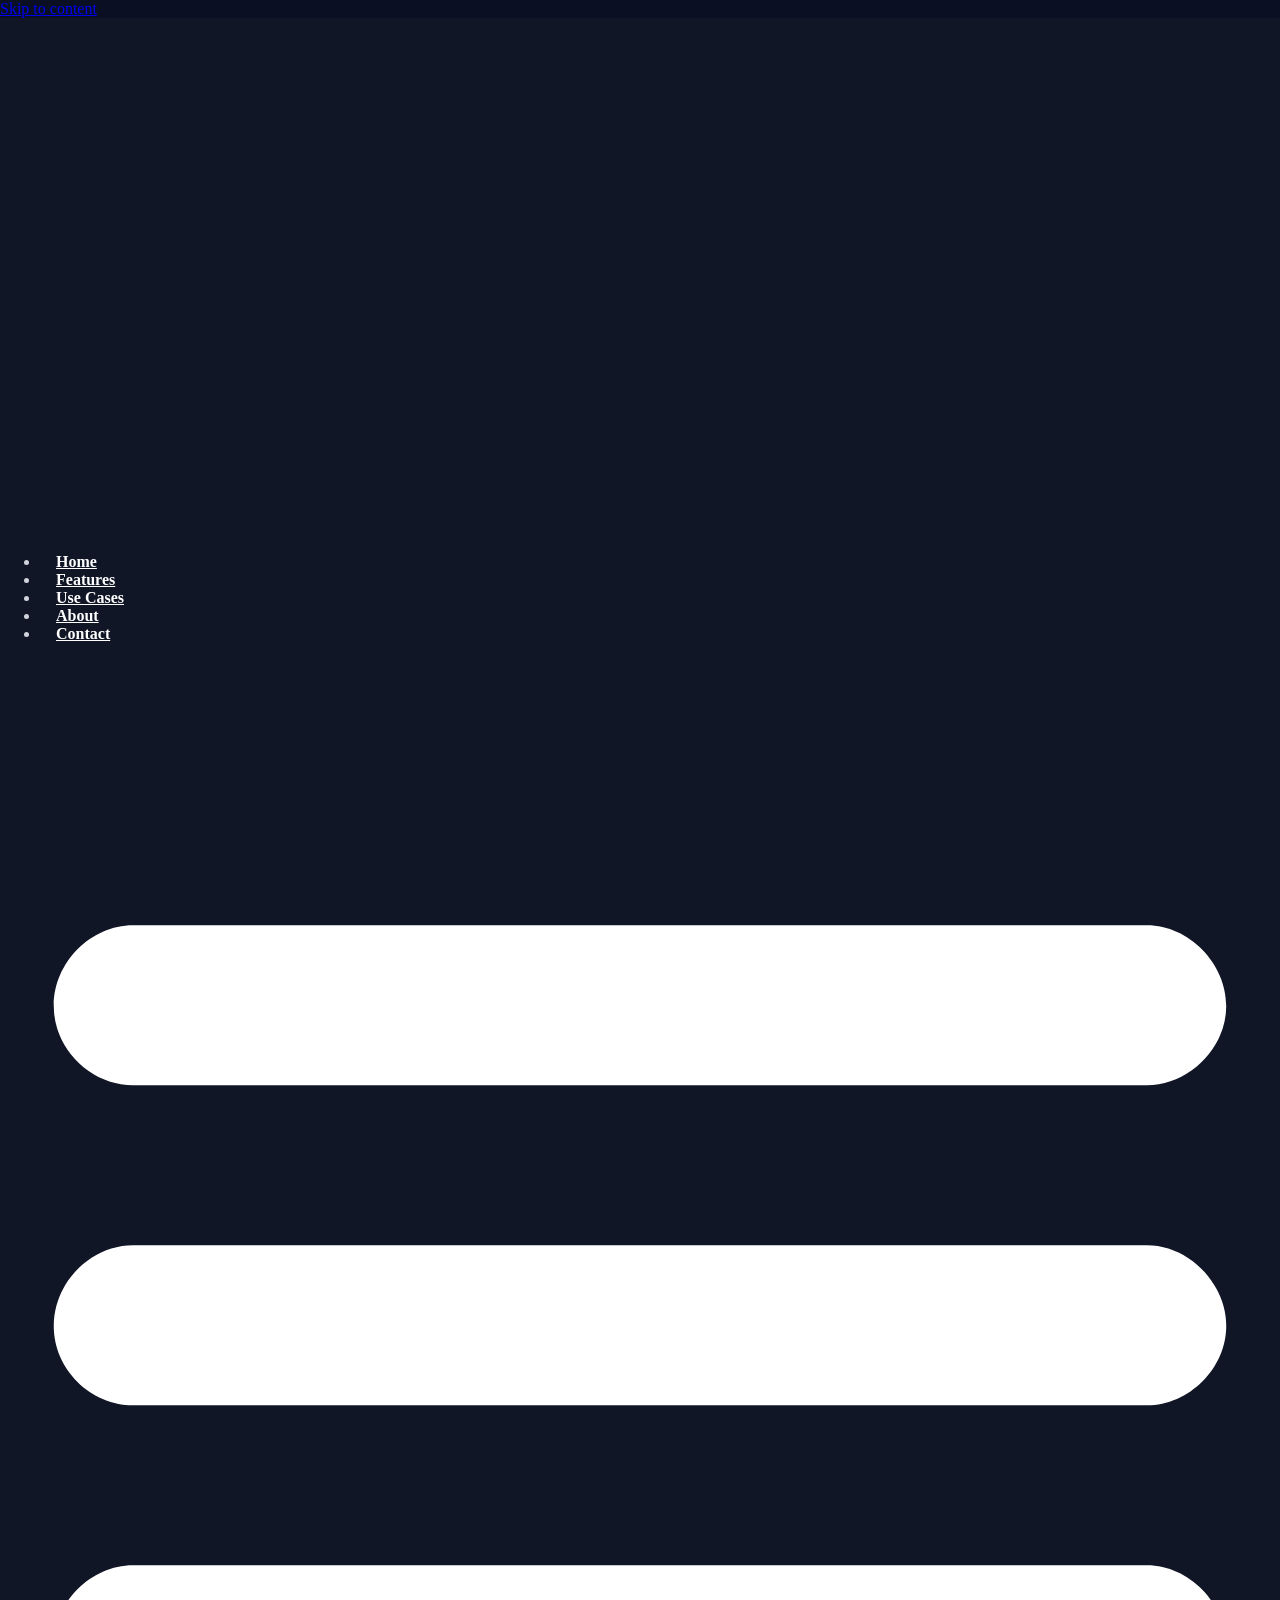
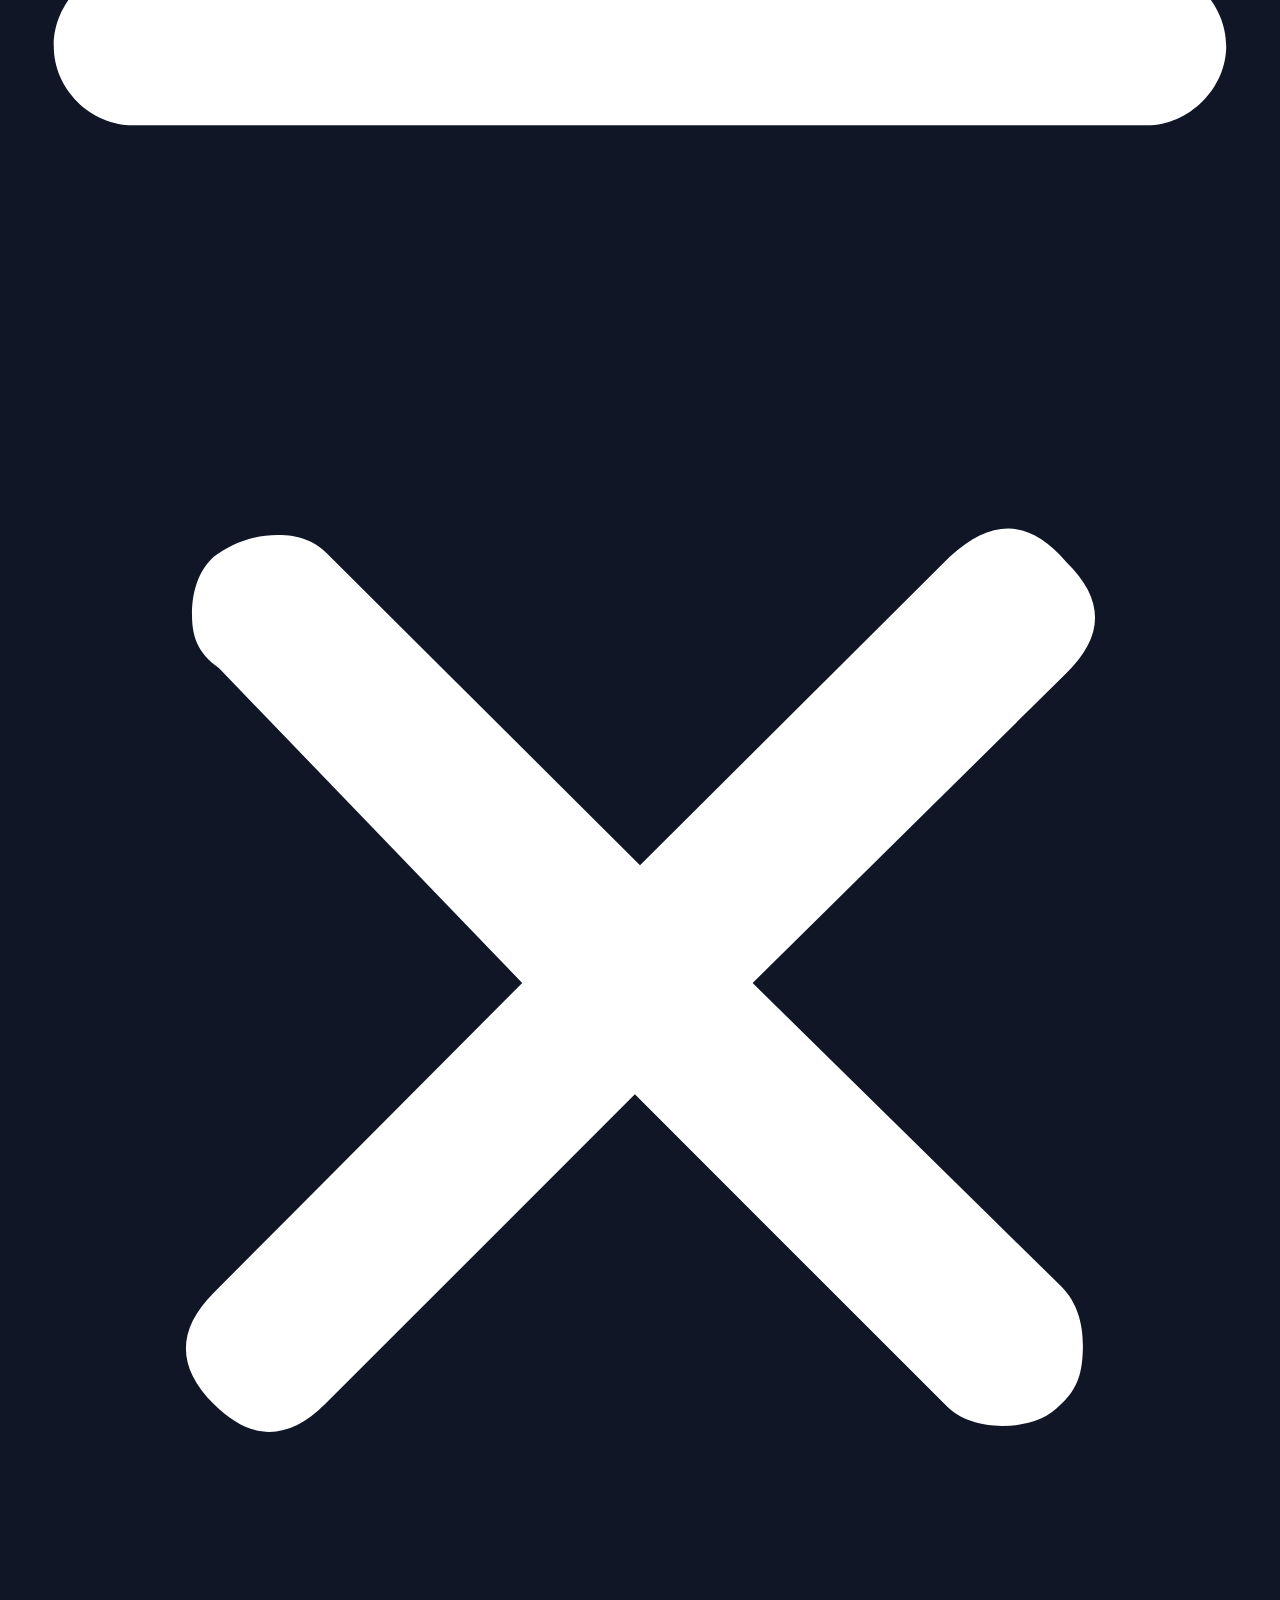
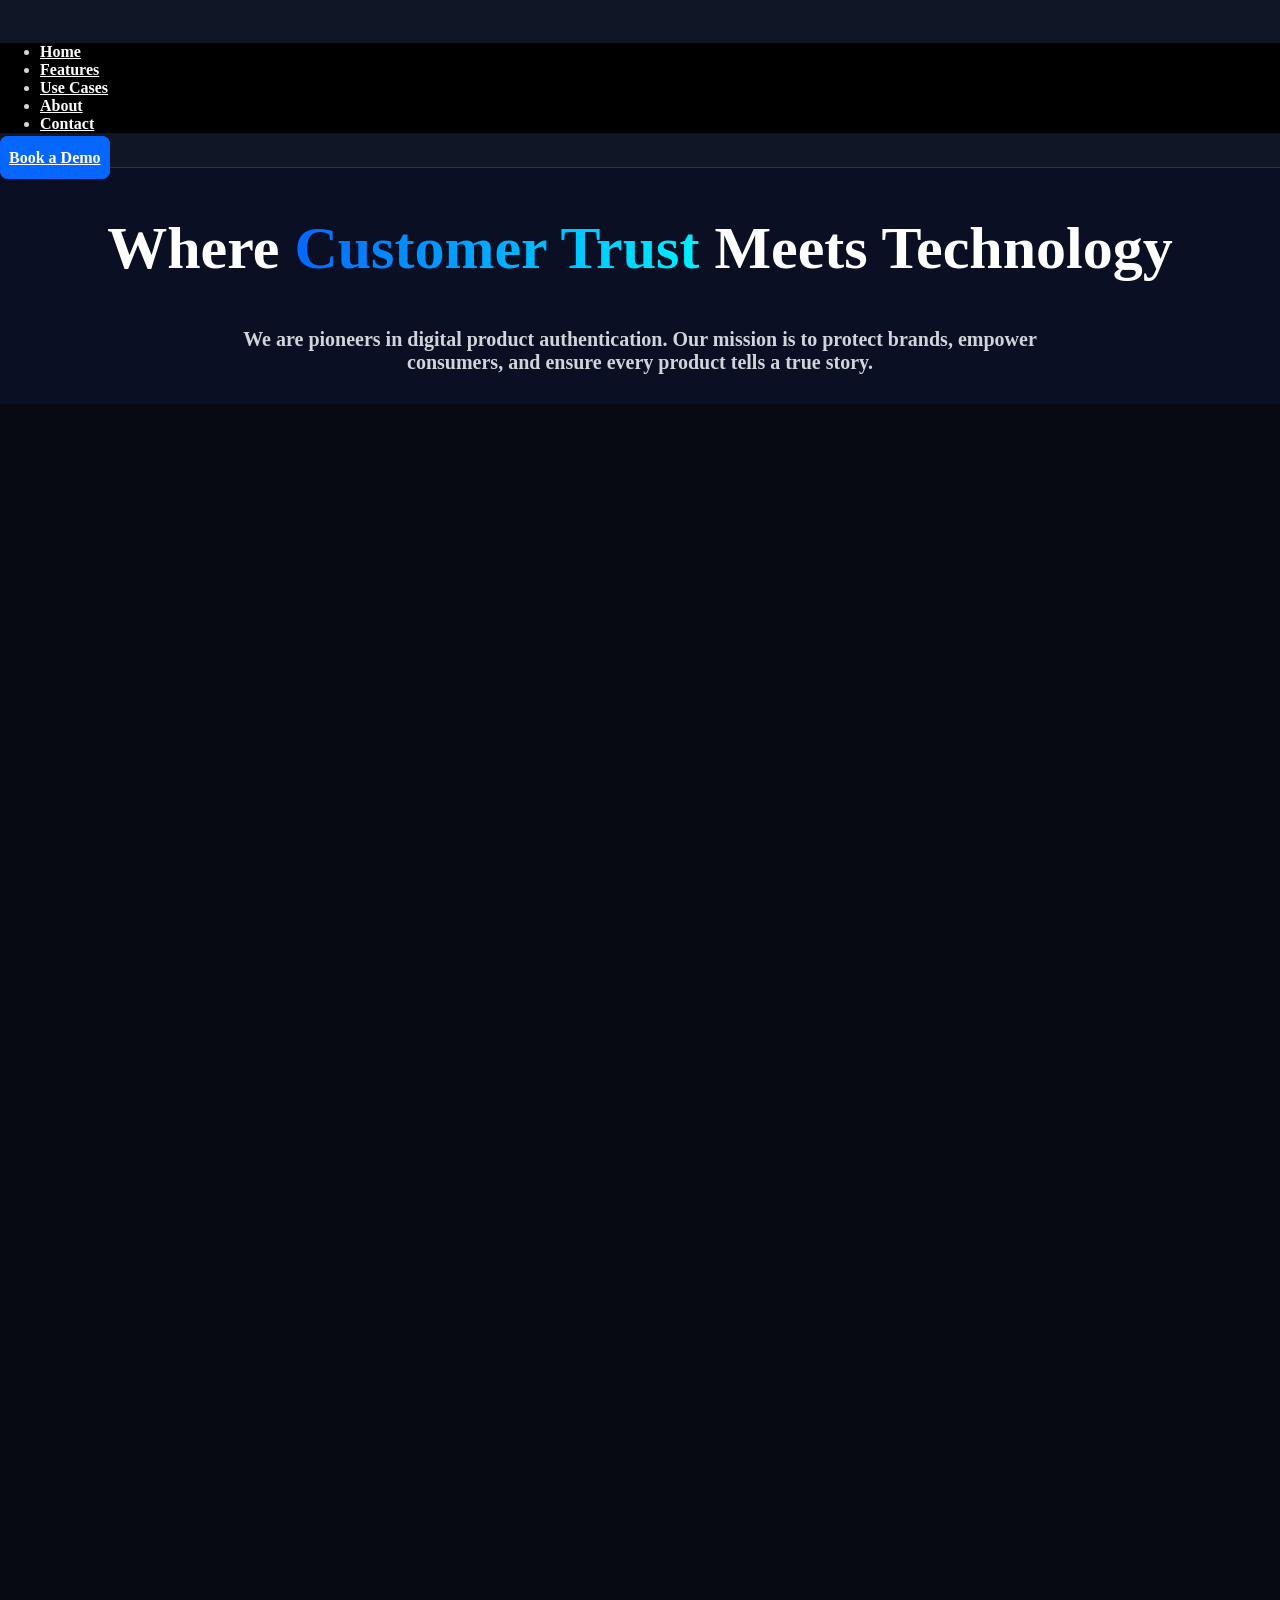
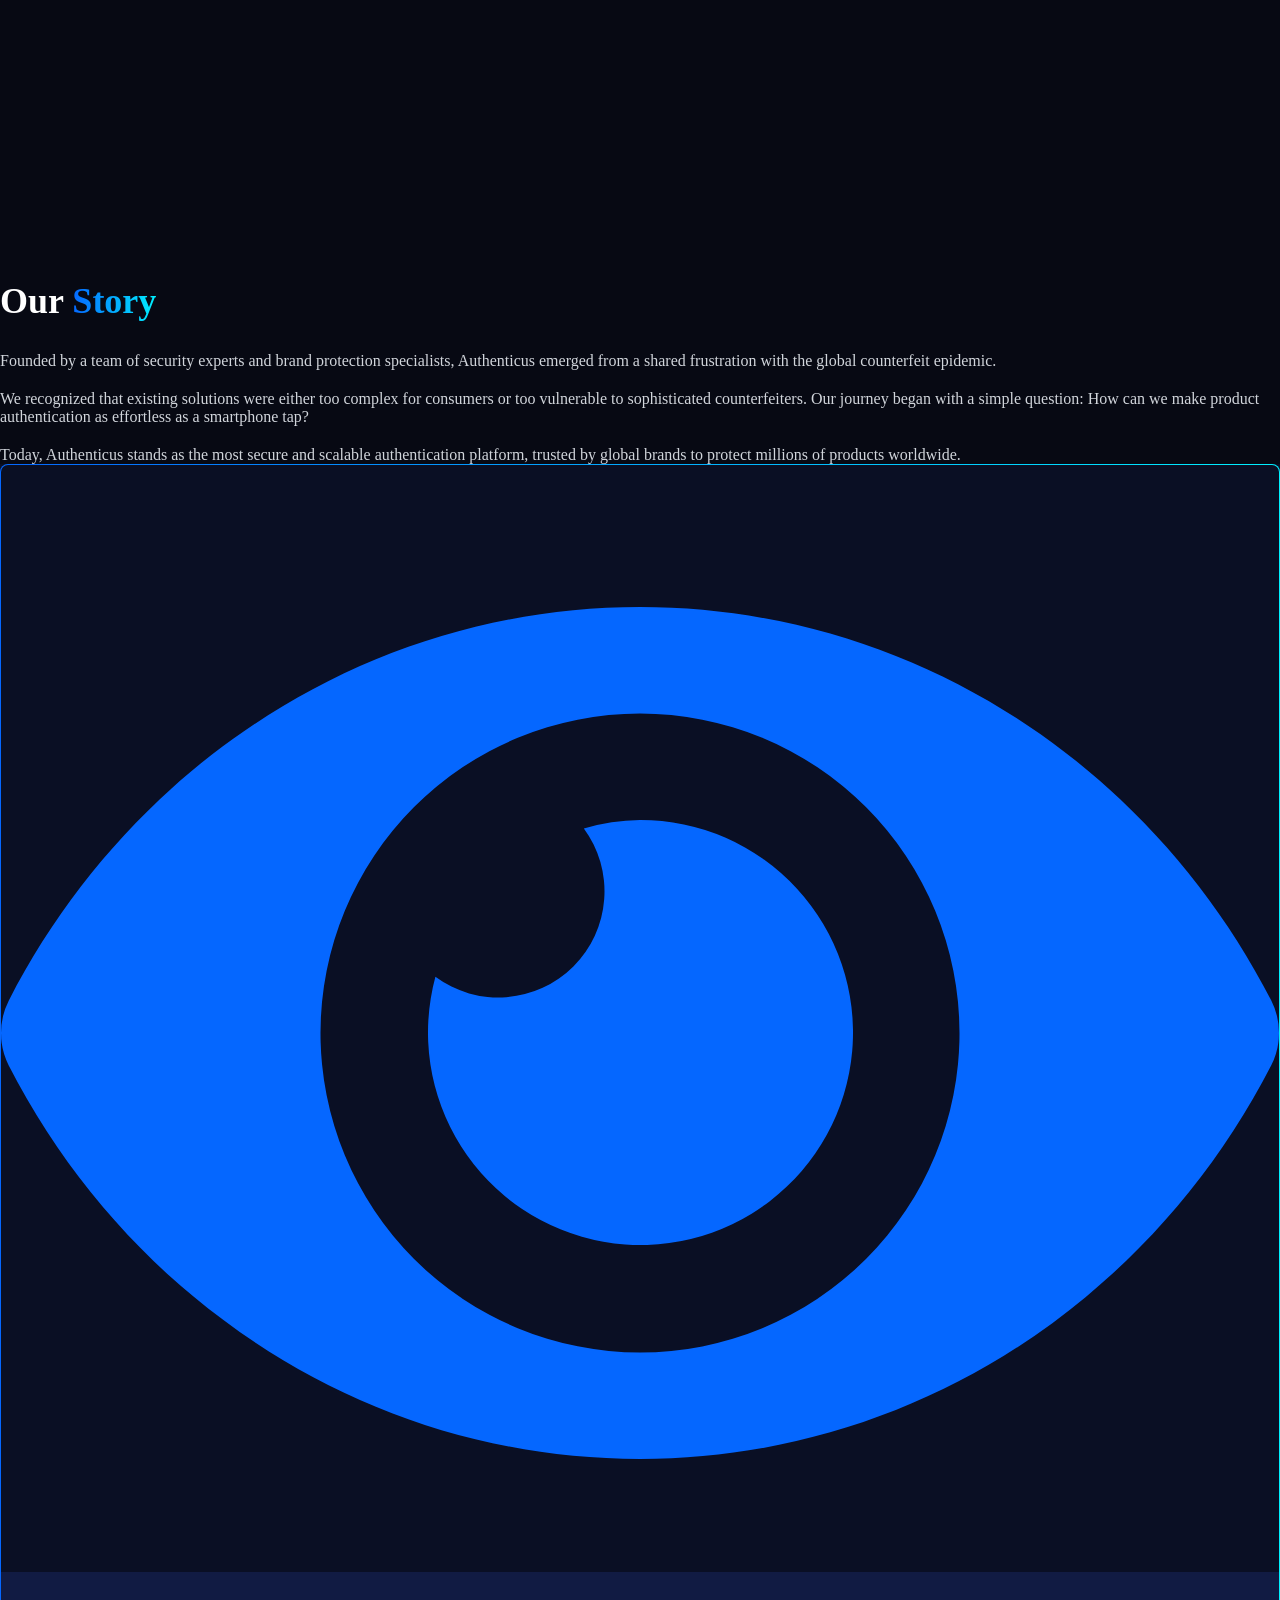
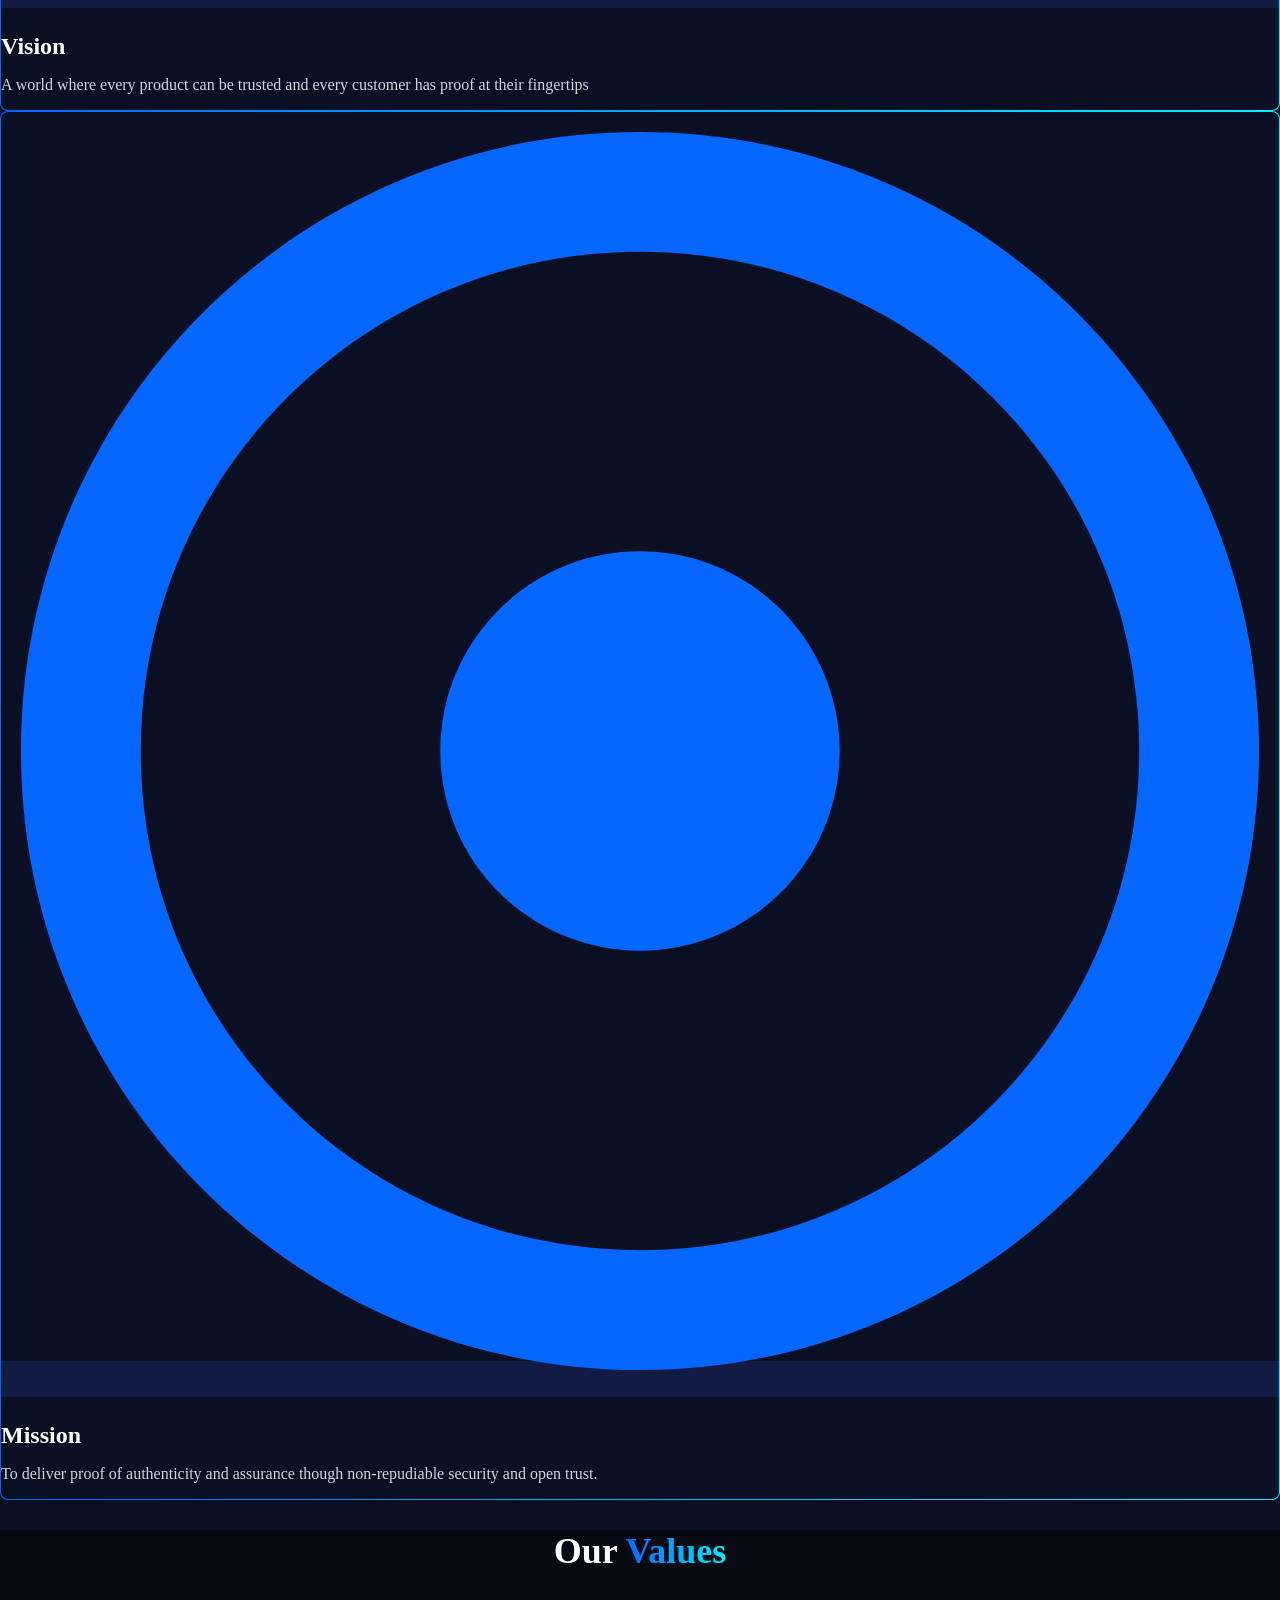
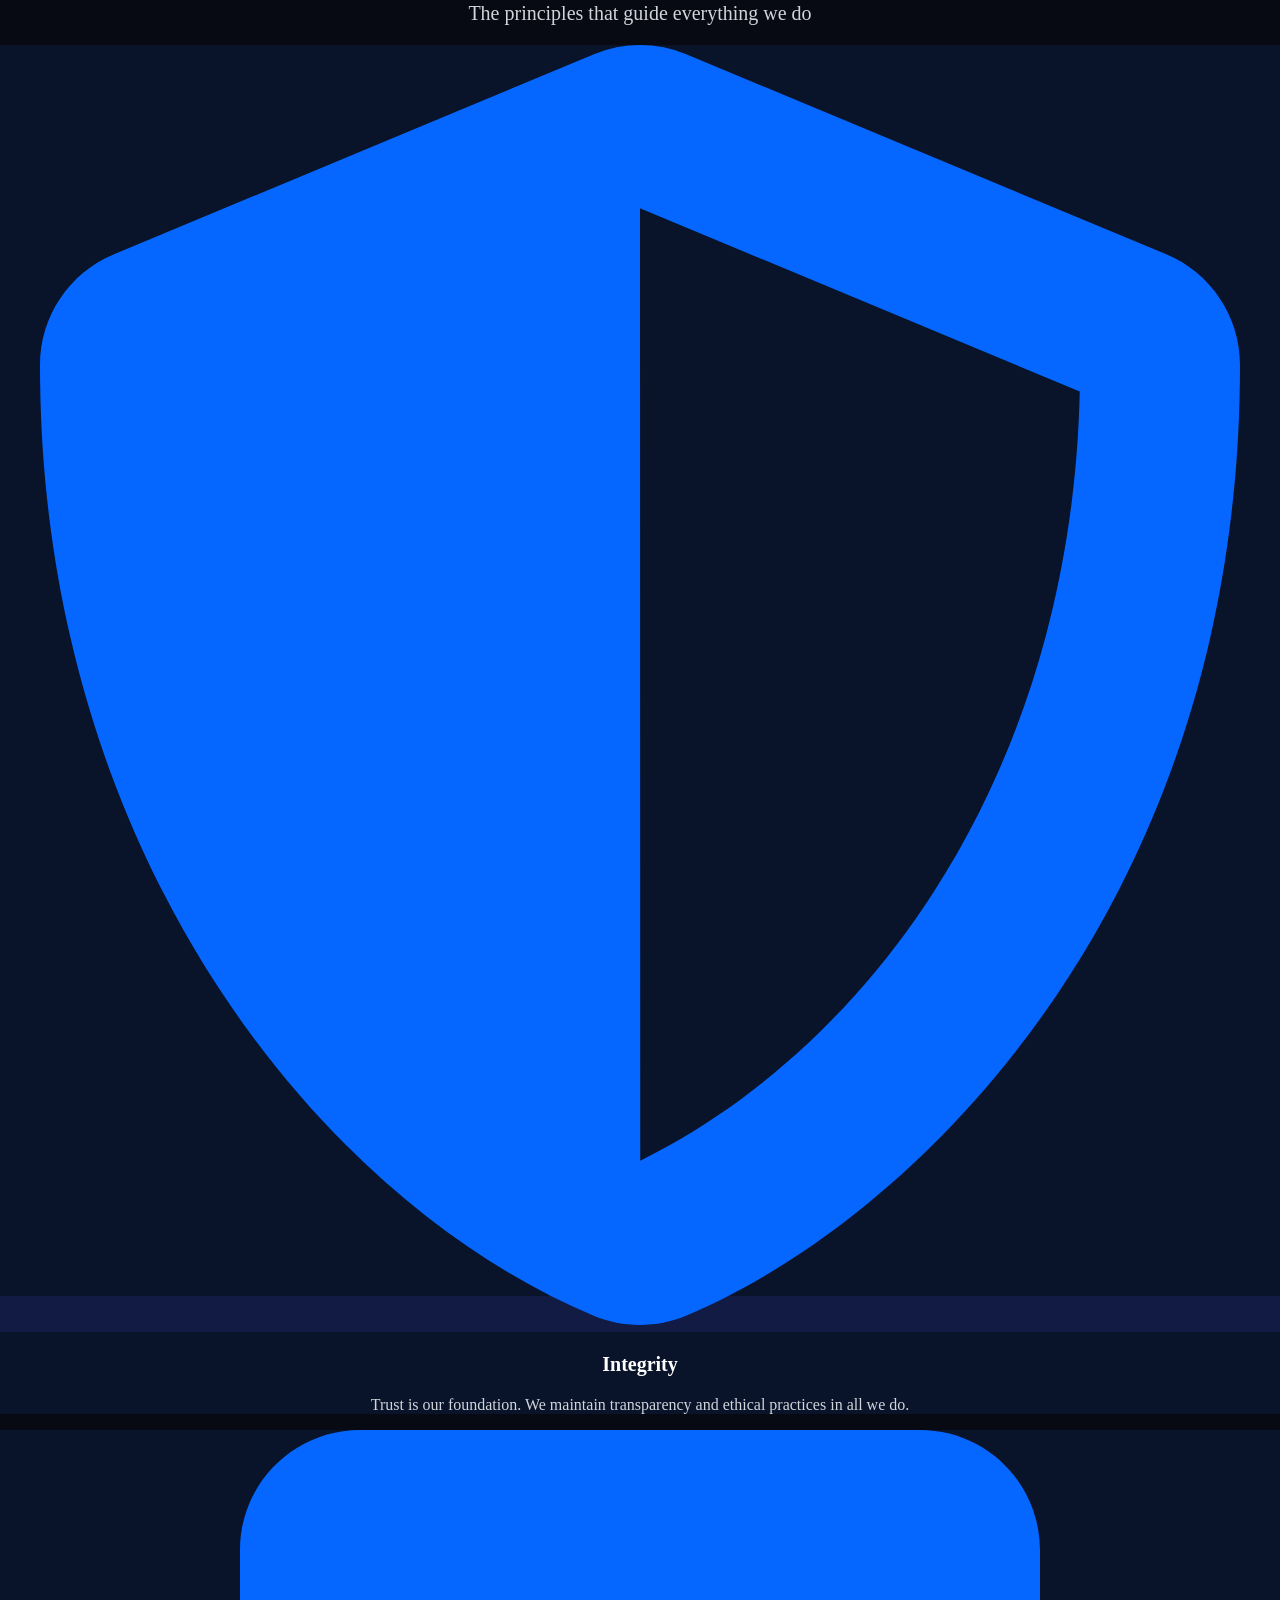
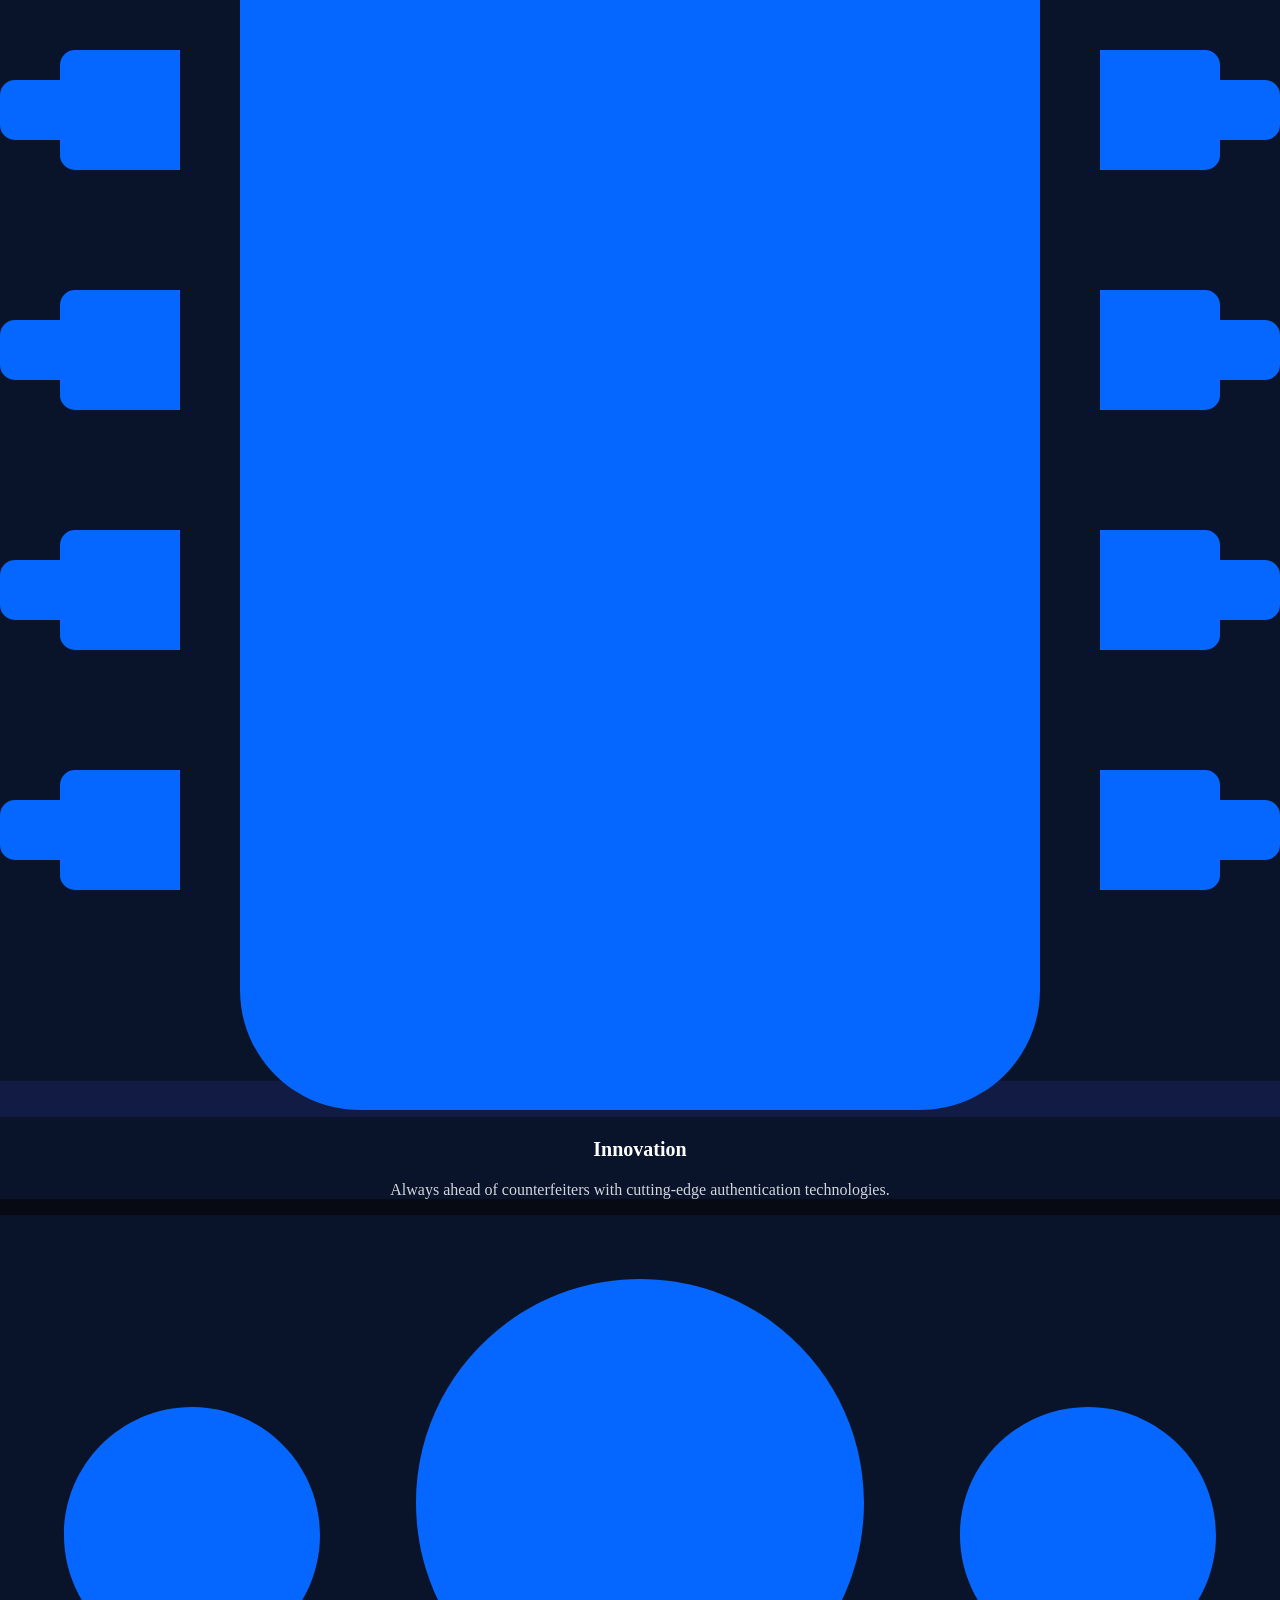
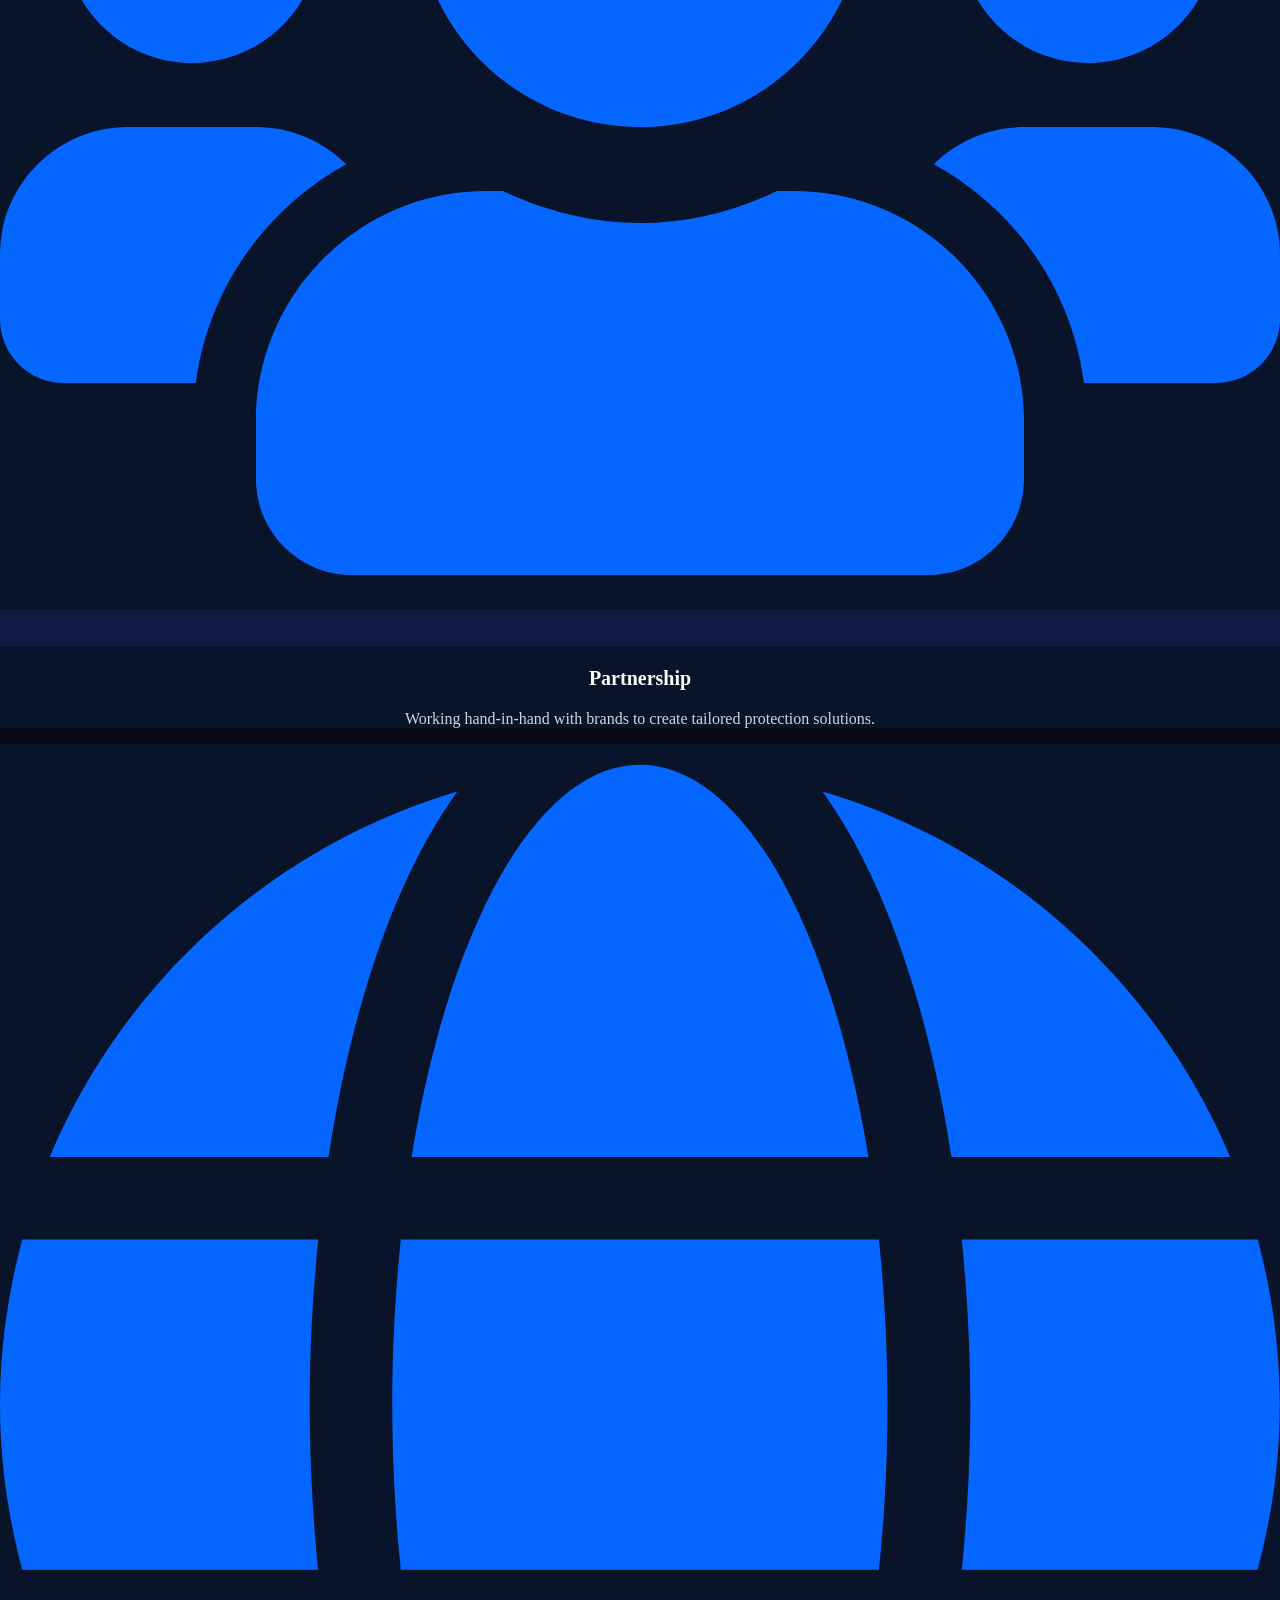
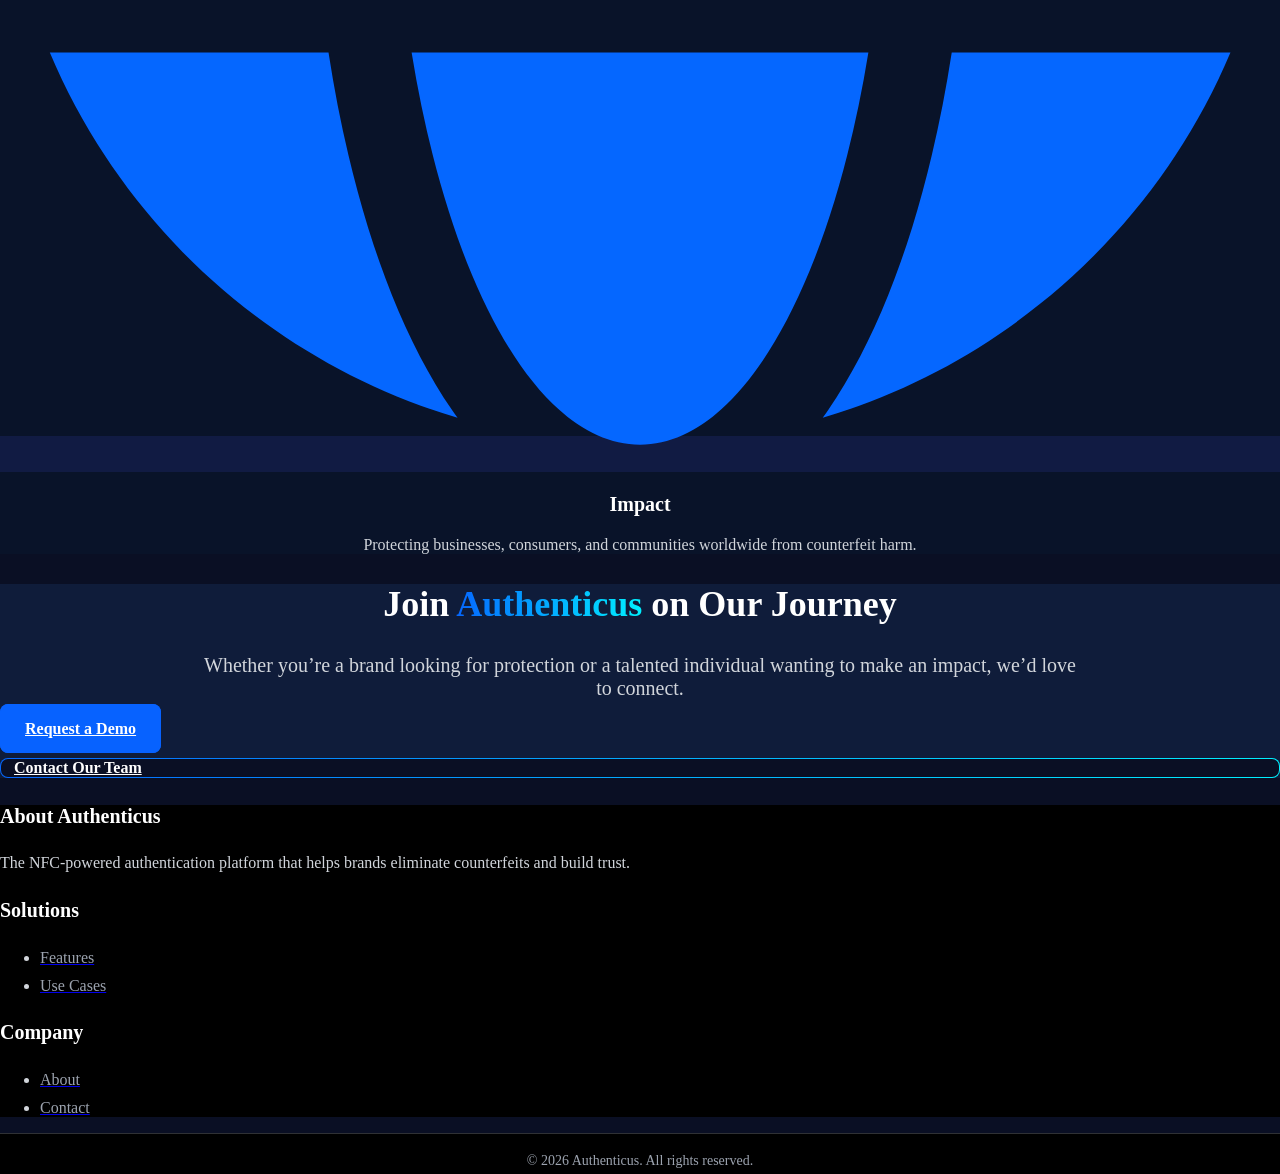
==== commit 6c66fb77: "changed footer Year" ====
--- a/about/index.html
+++ b/about/index.html
@@ -46,12 +46,12 @@
             border-radius: 8px;
         }/* End custom CSS */
 .elementor-186 .elementor-element.elementor-element-cd72626{--display:flex;--flex-direction:column;--container-widget-width:100%;--container-widget-height:initial;--container-widget-flex-grow:0;--container-widget-align-self:initial;--flex-wrap-mobile:wrap;--overlay-opacity:0.5;--padding-top:80px;--padding-bottom:80px;--padding-left:80px;--padding-right:80px;}.elementor-186 .elementor-element.elementor-element-cd72626::before, .elementor-186 .elementor-element.elementor-element-cd72626 > .elementor-background-video-container::before, .elementor-186 .elementor-element.elementor-element-cd72626 > .e-con-inner > .elementor-background-video-container::before, .elementor-186 .elementor-element.elementor-element-cd72626 > .elementor-background-slideshow::before, .elementor-186 .elementor-element.elementor-element-cd72626 > .e-con-inner > .elementor-background-slideshow::before, .elementor-186 .elementor-element.elementor-element-cd72626 > .elementor-motion-effects-container > .elementor-motion-effects-layer::before{background-image:url("https://www.authenticus.ai/wp-content/uploads/2025/10/product-2.webp");--background-overlay:'';background-repeat:no-repeat;background-size:cover;}.elementor-186 .elementor-element.elementor-element-921ee0d > .elementor-widget-container{margin:0px 0px 24px 0px;}.elementor-186 .elementor-element.elementor-element-921ee0d{text-align:center;}.elementor-186 .elementor-element.elementor-element-921ee0d .elementor-heading-title{font-size:60px;font-weight:700;line-height:60px;color:#FFFFFF;}.elementor-186 .elementor-element.elementor-element-866ebc9 > .elementor-widget-container{margin:0px 224px 30px 224px;}.elementor-186 .elementor-element.elementor-element-866ebc9{text-align:center;font-size:20px;font-weight:600;}.elementor-186 .elementor-element.elementor-element-866ebc9 p{margin-block-end:0px;}.elementor-186 .elementor-element.elementor-element-ed2fecc{--display:flex;--flex-direction:row;--container-widget-width:calc( ( 1 - var( --container-widget-flex-grow ) ) * 100% );--container-widget-height:100%;--container-widget-flex-grow:1;--container-widget-align-self:stretch;--flex-wrap-mobile:wrap;--align-items:center;--padding-top:80px;--padding-bottom:80px;--padding-left:80px;--padding-right:80px;}.elementor-186 .elementor-element.elementor-element-ed2fecc:not(.elementor-motion-effects-element-type-background), .elementor-186 .elementor-element.elementor-element-ed2fecc > .elementor-motion-effects-container > .elementor-motion-effects-layer{background-color:#070913;}.elementor-186 .elementor-element.elementor-element-c40f8b8{--display:flex;}.elementor-186 .elementor-element.elementor-element-c21a5e8{--display:flex;}.elementor-186 .elementor-element.elementor-element-e4c67bd .elementor-heading-title{font-size:36px;font-weight:700;color:#FFFFFF;}.elementor-186 .elementor-element.elementor-element-5339659{font-weight:500;}.elementor-186 .elementor-element.elementor-element-5339659 p{margin-block-end:0px;}.elementor-186 .elementor-element.elementor-element-fb921d8{font-weight:500;}.elementor-186 .elementor-element.elementor-element-fb921d8 p{margin-block-end:0px;}.elementor-186 .elementor-element.elementor-element-4684ec7{font-weight:500;}.elementor-186 .elementor-element.elementor-element-4684ec7 p{margin-block-end:0px;}.elementor-186 .elementor-element.elementor-element-c36871f{--display:flex;--flex-direction:column;--container-widget-width:100%;--container-widget-height:initial;--container-widget-flex-grow:0;--container-widget-align-self:initial;--flex-wrap-mobile:wrap;--gap:25px 25px;--row-gap:25px;--column-gap:25px;--padding-top:80px;--padding-bottom:80px;--padding-left:80px;--padding-right:80px;}.elementor-186 .elementor-element.elementor-element-c36871f:not(.elementor-motion-effects-element-type-background), .elementor-186 .elementor-element.elementor-element-c36871f > .elementor-motion-effects-container > .elementor-motion-effects-layer{background-color:#00000000;}.elementor-186 .elementor-element.elementor-element-d3f7319{--display:flex;--flex-direction:row;--container-widget-width:initial;--container-widget-height:100%;--container-widget-flex-grow:1;--container-widget-align-self:stretch;--flex-wrap-mobile:wrap;--gap:25px 25px;--row-gap:25px;--column-gap:25px;--flex-wrap:wrap;--padding-top:0px;--padding-bottom:0px;--padding-left:0px;--padding-right:0px;}.elementor-186 .elementor-element.elementor-element-f18e8e3{--display:flex;--min-height:240px;--justify-content:center;border-style:solid;--border-style:solid;border-width:1px 1px 1px 1px;--border-top-width:1px;--border-right-width:1px;--border-bottom-width:1px;--border-left-width:1px;--border-radius:12px 12px 12px 12px;--padding-top:24px;--padding-bottom:24px;--padding-left:24px;--padding-right:24px;}.elementor-186 .elementor-element.elementor-element-4183091 .elementor-icon-box-wrapper{text-align:left;}.elementor-186 .elementor-element.elementor-element-4183091{--icon-box-icon-margin:15px;}.elementor-186 .elementor-element.elementor-element-4183091 .elementor-icon-box-title{margin-block-end:16px;color:#FFFFFF;}.elementor-186 .elementor-element.elementor-element-4183091.elementor-view-stacked .elementor-icon{background-color:#111B43;fill:#0567FF;color:#0567FF;}.elementor-186 .elementor-element.elementor-element-4183091.elementor-view-framed .elementor-icon, .elementor-186 .elementor-element.elementor-element-4183091.elementor-view-default .elementor-icon{fill:#111B43;color:#111B43;border-color:#111B43;}.elementor-186 .elementor-element.elementor-element-4183091.elementor-view-framed .elementor-icon{background-color:#0567FF;}.elementor-186 .elementor-element.elementor-element-4183091 .elementor-icon{font-size:32px;}.elementor-186 .elementor-element.elementor-element-4183091 .elementor-icon-box-title, .elementor-186 .elementor-element.elementor-element-4183091 .elementor-icon-box-title a{font-size:24px;font-weight:700;}.elementor-186 .elementor-element.elementor-element-4183091 .elementor-icon-box-description{font-size:16px;font-weight:500;}.elementor-186 .elementor-element.elementor-element-6d9ed22{--display:flex;--min-height:240px;--justify-content:center;border-style:solid;--border-style:solid;border-width:1px 1px 1px 1px;--border-top-width:1px;--border-right-width:1px;--border-bottom-width:1px;--border-left-width:1px;--border-radius:12px 12px 12px 12px;--padding-top:24px;--padding-bottom:24px;--padding-left:24px;--padding-right:24px;}.elementor-186 .elementor-element.elementor-element-b145ebd .elementor-icon-box-wrapper{text-align:left;}.elementor-186 .elementor-element.elementor-element-b145ebd{--icon-box-icon-margin:15px;}.elementor-186 .elementor-element.elementor-element-b145ebd .elementor-icon-box-title{margin-block-end:16px;color:#FFFFFF;}.elementor-186 .elementor-element.elementor-element-b145ebd.elementor-view-stacked .elementor-icon{background-color:#111B43;fill:#0567FF;color:#0567FF;}.elementor-186 .elementor-element.elementor-element-b145ebd.elementor-view-framed .elementor-icon, .elementor-186 .elementor-element.elementor-element-b145ebd.elementor-view-default .elementor-icon{fill:#111B43;color:#111B43;border-color:#111B43;}.elementor-186 .elementor-element.elementor-element-b145ebd.elementor-view-framed .elementor-icon{background-color:#0567FF;}.elementor-186 .elementor-element.elementor-element-b145ebd .elementor-icon{font-size:32px;}.elementor-186 .elementor-element.elementor-element-b145ebd .elementor-icon-box-title, .elementor-186 .elementor-element.elementor-element-b145ebd .elementor-icon-box-title a{font-size:24px;font-weight:700;}.elementor-186 .elementor-element.elementor-element-b145ebd .elementor-icon-box-description{font-size:16px;font-weight:500;}.elementor-186 .elementor-element.elementor-element-6ffdffa{--display:flex;--flex-direction:column;--container-widget-width:100%;--container-widget-height:initial;--container-widget-flex-grow:0;--container-widget-align-self:initial;--flex-wrap-mobile:wrap;--padding-top:80px;--padding-bottom:80px;--padding-left:80px;--padding-right:80px;}.elementor-186 .elementor-element.elementor-element-6ffdffa:not(.elementor-motion-effects-element-type-background), .elementor-186 .elementor-element.elementor-element-6ffdffa > .elementor-motion-effects-container > .elementor-motion-effects-layer{background-color:#070913;}.elementor-186 .elementor-element.elementor-element-dd69a16 > .elementor-widget-container{margin:0px 0px 0px 0px;}.elementor-186 .elementor-element.elementor-element-dd69a16{text-align:center;}.elementor-186 .elementor-element.elementor-element-dd69a16 .elementor-heading-title{font-size:36px;font-weight:700;color:#FFFFFF;}.elementor-186 .elementor-element.elementor-element-d188c2a{text-align:center;font-size:20px;font-weight:500;color:var( --e-global-color-text );}.elementor-186 .elementor-element.elementor-element-a9a884c{--display:flex;--flex-direction:row;--container-widget-width:initial;--container-widget-height:100%;--container-widget-flex-grow:1;--container-widget-align-self:stretch;--flex-wrap-mobile:wrap;--gap:25px 25px;--row-gap:25px;--column-gap:25px;--padding-top:0px;--padding-bottom:0px;--padding-left:0px;--padding-right:0px;}.elementor-186 .elementor-element.elementor-element-a390c82{--display:flex;--min-height:280px;--justify-content:center;--border-radius:12px 12px 12px 12px;--padding-top:24px;--padding-bottom:24px;--padding-left:24px;--padding-right:24px;}.elementor-186 .elementor-element.elementor-element-a390c82:not(.elementor-motion-effects-element-type-background), .elementor-186 .elementor-element.elementor-element-a390c82 > .elementor-motion-effects-container > .elementor-motion-effects-layer{background-color:#091329;}.elementor-186 .elementor-element.elementor-element-e604b2b .elementor-icon-box-wrapper{text-align:center;}.elementor-186 .elementor-element.elementor-element-e604b2b{--icon-box-icon-margin:15px;}.elementor-186 .elementor-element.elementor-element-e604b2b.elementor-view-stacked .elementor-icon{background-color:#111B43;fill:#0567FF;color:#0567FF;}.elementor-186 .elementor-element.elementor-element-e604b2b.elementor-view-framed .elementor-icon, .elementor-186 .elementor-element.elementor-element-e604b2b.elementor-view-default .elementor-icon{fill:#111B43;color:#111B43;border-color:#111B43;}.elementor-186 .elementor-element.elementor-element-e604b2b.elementor-view-framed .elementor-icon{background-color:#0567FF;}.elementor-186 .elementor-element.elementor-element-e604b2b .elementor-icon{font-size:32px;}.elementor-186 .elementor-element.elementor-element-e604b2b .elementor-icon-box-title, .elementor-186 .elementor-element.elementor-element-e604b2b .elementor-icon-box-title a{font-size:20px;font-weight:700;}.elementor-186 .elementor-element.elementor-element-e604b2b .elementor-icon-box-title{color:#FFFFFF;}.elementor-186 .elementor-element.elementor-element-e604b2b .elementor-icon-box-description{font-size:16px;font-weight:500;}.elementor-186 .elementor-element.elementor-element-2caff7d{--display:flex;--min-height:280px;--justify-content:center;--border-radius:12px 12px 12px 12px;--padding-top:24px;--padding-bottom:24px;--padding-left:24px;--padding-right:24px;}.elementor-186 .elementor-element.elementor-element-2caff7d:not(.elementor-motion-effects-element-type-background), .elementor-186 .elementor-element.elementor-element-2caff7d > .elementor-motion-effects-container > .elementor-motion-effects-layer{background-color:#091329;}.elementor-186 .elementor-element.elementor-element-8b77c06 .elementor-icon-box-wrapper{text-align:center;}.elementor-186 .elementor-element.elementor-element-8b77c06{--icon-box-icon-margin:15px;}.elementor-186 .elementor-element.elementor-element-8b77c06.elementor-view-stacked .elementor-icon{background-color:#111B43;fill:#0567FF;color:#0567FF;}.elementor-186 .elementor-element.elementor-element-8b77c06.elementor-view-framed .elementor-icon, .elementor-186 .elementor-element.elementor-element-8b77c06.elementor-view-default .elementor-icon{fill:#111B43;color:#111B43;border-color:#111B43;}.elementor-186 .elementor-element.elementor-element-8b77c06.elementor-view-framed .elementor-icon{background-color:#0567FF;}.elementor-186 .elementor-element.elementor-element-8b77c06 .elementor-icon{font-size:32px;}.elementor-186 .elementor-element.elementor-element-8b77c06 .elementor-icon-box-title, .elementor-186 .elementor-element.elementor-element-8b77c06 .elementor-icon-box-title a{font-size:20px;font-weight:700;}.elementor-186 .elementor-element.elementor-element-8b77c06 .elementor-icon-box-title{color:#FFFFFF;}.elementor-186 .elementor-element.elementor-element-8b77c06 .elementor-icon-box-description{font-size:16px;font-weight:500;}.elementor-186 .elementor-element.elementor-element-71bebb8{--display:flex;--min-height:280px;--justify-content:center;--border-radius:12px 12px 12px 12px;--padding-top:24px;--padding-bottom:24px;--padding-left:24px;--padding-right:24px;}.elementor-186 .elementor-element.elementor-element-71bebb8:not(.elementor-motion-effects-element-type-background), .elementor-186 .elementor-element.elementor-element-71bebb8 > .elementor-motion-effects-container > .elementor-motion-effects-layer{background-color:#091329;}.elementor-186 .elementor-element.elementor-element-895a05c .elementor-icon-box-wrapper{text-align:center;}.elementor-186 .elementor-element.elementor-element-895a05c{--icon-box-icon-margin:15px;}.elementor-186 .elementor-element.elementor-element-895a05c.elementor-view-stacked .elementor-icon{background-color:#111B43;fill:#0567FF;color:#0567FF;}.elementor-186 .elementor-element.elementor-element-895a05c.elementor-view-framed .elementor-icon, .elementor-186 .elementor-element.elementor-element-895a05c.elementor-view-default .elementor-icon{fill:#111B43;color:#111B43;border-color:#111B43;}.elementor-186 .elementor-element.elementor-element-895a05c.elementor-view-framed .elementor-icon{background-color:#0567FF;}.elementor-186 .elementor-element.elementor-element-895a05c .elementor-icon{font-size:32px;}.elementor-186 .elementor-element.elementor-element-895a05c .elementor-icon-box-title, .elementor-186 .elementor-element.elementor-element-895a05c .elementor-icon-box-title a{font-size:20px;font-weight:700;}.elementor-186 .elementor-element.elementor-element-895a05c .elementor-icon-box-title{color:#FFFFFF;}.elementor-186 .elementor-element.elementor-element-895a05c .elementor-icon-box-description{font-size:16px;font-weight:500;}.elementor-186 .elementor-element.elementor-element-b93a285{--display:flex;--min-height:280px;--justify-content:center;--border-radius:12px 12px 12px 12px;--padding-top:24px;--padding-bottom:24px;--padding-left:24px;--padding-right:24px;}.elementor-186 .elementor-element.elementor-element-b93a285:not(.elementor-motion-effects-element-type-background), .elementor-186 .elementor-element.elementor-element-b93a285 > .elementor-motion-effects-container > .elementor-motion-effects-layer{background-color:#091329;}.elementor-186 .elementor-element.elementor-element-3a7f9b6 .elementor-icon-box-wrapper{text-align:center;}.elementor-186 .elementor-element.elementor-element-3a7f9b6{--icon-box-icon-margin:15px;}.elementor-186 .elementor-element.elementor-element-3a7f9b6.elementor-view-stacked .elementor-icon{background-color:#111B43;fill:#0567FF;color:#0567FF;}.elementor-186 .elementor-element.elementor-element-3a7f9b6.elementor-view-framed .elementor-icon, .elementor-186 .elementor-element.elementor-element-3a7f9b6.elementor-view-default .elementor-icon{fill:#111B43;color:#111B43;border-color:#111B43;}.elementor-186 .elementor-element.elementor-element-3a7f9b6.elementor-view-framed .elementor-icon{background-color:#0567FF;}.elementor-186 .elementor-element.elementor-element-3a7f9b6 .elementor-icon{font-size:32px;}.elementor-186 .elementor-element.elementor-element-3a7f9b6 .elementor-icon-box-title, .elementor-186 .elementor-element.elementor-element-3a7f9b6 .elementor-icon-box-title a{font-size:20px;font-weight:700;}.elementor-186 .elementor-element.elementor-element-3a7f9b6 .elementor-icon-box-title{color:#FFFFFF;}.elementor-186 .elementor-element.elementor-element-3a7f9b6 .elementor-icon-box-description{font-size:16px;font-weight:500;}.elementor-186 .elementor-element.elementor-element-317d552{--display:flex;--flex-direction:column;--container-widget-width:100%;--container-widget-height:initial;--container-widget-flex-grow:0;--container-widget-align-self:initial;--flex-wrap-mobile:wrap;--padding-top:80px;--padding-bottom:80px;--padding-left:20px;--padding-right:20px;}.elementor-186 .elementor-element.elementor-element-317d552:not(.elementor-motion-effects-element-type-background), .elementor-186 .elementor-element.elementor-element-317d552 > .elementor-motion-effects-container > .elementor-motion-effects-layer{background-color:#0F1C3A;}.elementor-186 .elementor-element.elementor-element-3926734 > .elementor-widget-container{margin:0px 0px 18px 0px;}.elementor-186 .elementor-element.elementor-element-3926734{text-align:center;}.elementor-186 .elementor-element.elementor-element-3926734 .elementor-heading-title{font-size:36px;font-weight:700;line-height:40px;color:#FFFFFF;}.elementor-186 .elementor-element.elementor-element-e7bb747 > .elementor-widget-container{margin:0px 200px 0px 200px;}.elementor-186 .elementor-element.elementor-element-e7bb747{text-align:center;font-size:20px;font-weight:500;color:var( --e-global-color-text );}.elementor-186 .elementor-element.elementor-element-9ad5979{--display:flex;--flex-direction:row;--container-widget-width:initial;--container-widget-height:100%;--container-widget-flex-grow:1;--container-widget-align-self:stretch;--flex-wrap-mobile:wrap;--justify-content:center;--gap:14px 14px;--row-gap:14px;--column-gap:14px;--padding-top:0px;--padding-bottom:0px;--padding-left:0px;--padding-right:0px;}.elementor-186 .elementor-element.elementor-element-b68b853 .elementor-button{background-color:var( --e-global-color-primary );font-weight:600;fill:#FFFFFF;color:#FFFFFF;transition-duration:0.4s;border-style:solid;border-width:1px 1px 1px 1px;border-color:#0762FF;border-radius:8px 8px 8px 8px;padding:15px 24px 15px 24px;}.elementor-186 .elementor-element.elementor-element-c89f53c .elementor-button{background-color:#00000000;font-weight:600;fill:#FFFFFF;color:#FFFFFF;border-style:solid;border-width:1px 1px 1px 1px;border-color:#00000000;border-radius:8px 8px 8px 8px;padding:15px 12px 15px 12px;}.elementor-186 .elementor-element.elementor-element-c89f53c .elementor-button:hover, .elementor-186 .elementor-element.elementor-element-c89f53c .elementor-button:focus{border-color:var( --e-global-color-primary );}@media(max-width:1024px){.elementor-186 .elementor-element.elementor-element-cd72626{--padding-top:40px;--padding-bottom:40px;--padding-left:20px;--padding-right:20px;}.elementor-186 .elementor-element.elementor-element-921ee0d .elementor-heading-title{font-size:54px;line-height:60px;}.elementor-186 .elementor-element.elementor-element-866ebc9 > .elementor-widget-container{margin:0px 40px 20px 40px;}.elementor-186 .elementor-element.elementor-element-866ebc9{font-size:18px;}.elementor-186 .elementor-element.elementor-element-ed2fecc{--padding-top:80px;--padding-bottom:80px;--padding-left:20px;--padding-right:20px;}.elementor-186 .elementor-element.elementor-element-c36871f{--padding-top:80px;--padding-bottom:80px;--padding-left:20px;--padding-right:20px;}.elementor-186 .elementor-element.elementor-element-6ffdffa{--padding-top:80px;--padding-bottom:80px;--padding-left:20px;--padding-right:20px;}.elementor-186 .elementor-element.elementor-element-d188c2a{font-size:18px;}.elementor-186 .elementor-element.elementor-element-a9a884c{--flex-wrap:wrap;}.elementor-186 .elementor-element.elementor-element-e7bb747 > .elementor-widget-container{margin:0px 40px 0px 40px;}.elementor-186 .elementor-element.elementor-element-e7bb747{font-size:18px;}}@media(max-width:767px){.elementor-186 .elementor-element.elementor-element-921ee0d .elementor-heading-title{font-size:48px;}.elementor-186 .elementor-element.elementor-element-866ebc9 > .elementor-widget-container{margin:0px 10px 20px 10px;}.elementor-186 .elementor-element.elementor-element-e4c67bd .elementor-heading-title{font-size:32px;line-height:36px;}.elementor-186 .elementor-element.elementor-element-4183091 .elementor-icon-box-wrapper{text-align:center;}.elementor-186 .elementor-element.elementor-element-b145ebd .elementor-icon-box-wrapper{text-align:center;}.elementor-186 .elementor-element.elementor-element-dd69a16 .elementor-heading-title{font-size:32px;line-height:36px;}.elementor-186 .elementor-element.elementor-element-d188c2a{font-size:16px;}.elementor-186 .elementor-element.elementor-element-e7bb747 > .elementor-widget-container{margin:0px 0px 0px 0px;}.elementor-186 .elementor-element.elementor-element-e7bb747{font-size:16px;}}@media(min-width:768px){.elementor-186 .elementor-element.elementor-element-f18e8e3{--width:48%;}.elementor-186 .elementor-element.elementor-element-6d9ed22{--width:48%;}}@media(max-width:1024px) and (min-width:768px){.elementor-186 .elementor-element.elementor-element-f18e8e3{--width:48%;}.elementor-186 .elementor-element.elementor-element-6d9ed22{--width:48%;}.elementor-186 .elementor-element.elementor-element-a390c82{--width:48%;}.elementor-186 .elementor-element.elementor-element-2caff7d{--width:48%;}.elementor-186 .elementor-element.elementor-element-71bebb8{--width:48%;}.elementor-186 .elementor-element.elementor-element-b93a285{--width:48%;}}
-.elementor-12 .elementor-element.elementor-element-f1aa822{--display:flex;--min-height:56px;--flex-direction:row;--container-widget-width:calc( ( 1 - var( --container-widget-flex-grow ) ) * 100% );--container-widget-height:100%;--container-widget-flex-grow:1;--container-widget-align-self:stretch;--flex-wrap-mobile:wrap;--justify-content:space-between;--align-items:center;--gap:10px 10px;--row-gap:10px;--column-gap:10px;border-style:solid;--border-style:solid;border-width:0px 0px 1px 0px;--border-top-width:0px;--border-right-width:0px;--border-bottom-width:1px;--border-left-width:0px;border-color:#9CA3AF33;--border-color:#9CA3AF33;--z-index:10;}.elementor-12 .elementor-element.elementor-element-f1aa822:not(.elementor-motion-effects-element-type-background), .elementor-12 .elementor-element.elementor-element-f1aa822 > .elementor-motion-effects-container > .elementor-motion-effects-layer{background-color:#111827F2;}.elementor-12 .elementor-element.elementor-element-549d572{--display:flex;--padding-top:0px;--padding-bottom:0px;--padding-left:0px;--padding-right:0px;}.elementor-12 .elementor-element.elementor-element-549d572.e-con{--flex-grow:0;--flex-shrink:0;}.elementor-12 .elementor-element.elementor-element-ec905bf{text-align:left;}.elementor-12 .elementor-element.elementor-element-70e558e{--display:flex;--flex-direction:row;--container-widget-width:calc( ( 1 - var( --container-widget-flex-grow ) ) * 100% );--container-widget-height:100%;--container-widget-flex-grow:1;--container-widget-align-self:stretch;--flex-wrap-mobile:wrap;--justify-content:center;--align-items:center;--padding-top:0px;--padding-bottom:0px;--padding-left:0px;--padding-right:0px;}.elementor-12 .elementor-element.elementor-element-f7783fd .elementor-menu-toggle{margin-left:auto;}.elementor-12 .elementor-element.elementor-element-f7783fd .elementor-nav-menu .elementor-item{font-weight:600;}.elementor-12 .elementor-element.elementor-element-f7783fd .elementor-nav-menu--main .elementor-item{color:#FFFFFF;fill:#FFFFFF;padding-left:16px;padding-right:16px;}.elementor-12 .elementor-element.elementor-element-f7783fd .elementor-nav-menu--main .elementor-item:hover,
-					.elementor-12 .elementor-element.elementor-element-f7783fd .elementor-nav-menu--main .elementor-item.elementor-item-active,
-					.elementor-12 .elementor-element.elementor-element-f7783fd .elementor-nav-menu--main .elementor-item.highlighted,
-					.elementor-12 .elementor-element.elementor-element-f7783fd .elementor-nav-menu--main .elementor-item:focus{color:var( --e-global-color-primary );fill:var( --e-global-color-primary );}.elementor-12 .elementor-element.elementor-element-f7783fd{--e-nav-menu-horizontal-menu-item-margin:calc( 16px / 2 );}.elementor-12 .elementor-element.elementor-element-f7783fd .elementor-nav-menu--main:not(.elementor-nav-menu--layout-horizontal) .elementor-nav-menu > li:not(:last-child){margin-bottom:16px;}.elementor-12 .elementor-element.elementor-element-f7783fd .elementor-nav-menu--dropdown a, .elementor-12 .elementor-element.elementor-element-f7783fd .elementor-menu-toggle{color:#FFFFFF;fill:#FFFFFF;}.elementor-12 .elementor-element.elementor-element-f7783fd .elementor-nav-menu--dropdown{background-color:#000000;}.elementor-12 .elementor-element.elementor-element-f7783fd .elementor-nav-menu--dropdown a:hover,
-					.elementor-12 .elementor-element.elementor-element-f7783fd .elementor-nav-menu--dropdown a:focus,
-					.elementor-12 .elementor-element.elementor-element-f7783fd .elementor-nav-menu--dropdown a.elementor-item-active,
+.elementor-12 .elementor-element.elementor-element-f1aa822{--display:flex;--min-height:56px;--flex-direction:row;--container-widget-width:calc( ( 1 - var( --container-widget-flex-grow ) ) * 100% );--container-widget-height:100%;--container-widget-flex-grow:1;--container-widget-align-self:stretch;--flex-wrap-mobile:wrap;--justify-content:space-between;--align-items:center;--gap:10px 10px;--row-gap:10px;--column-gap:10px;border-style:solid;--border-style:solid;border-width:0px 0px 1px 0px;--border-top-width:0px;--border-right-width:0px;--border-bottom-width:1px;--border-left-width:0px;border-color:#9CA3AF33;--border-color:#9CA3AF33;--z-index:10;}.elementor-12 .elementor-element.elementor-element-f1aa822:not(.elementor-motion-effects-element-type-background), .elementor-12 .elementor-element.elementor-element-f1aa822 > .elementor-motion-effects-container > .elementor-motion-effects-layer{background-color:#111827F2;}.elementor-12 .elementor-element.elementor-element-549d572{--display:flex;--padding-top:0px;--padding-bottom:0px;--padding-left:0px;--padding-right:0px;}.elementor-12 .elementor-element.elementor-element-549d572.e-con{--flex-grow:0;--flex-shrink:0;}.elementor-12 .elementor-element.elementor-element-ec905bf{text-align:left;}.elementor-12 .elementor-element.elementor-element-70e558e{--display:flex;--flex-direction:row;--container-widget-width:calc( ( 1 - var( --container-widget-flex-grow ) ) * 100% );--container-widget-height:100%;--container-widget-flex-grow:1;--container-widget-align-self:stretch;--flex-wrap-mobile:wrap;--justify-content:center;--align-items:center;--padding-top:0px;--padding-bottom:0px;--padding-left:0px;--padding-right:0px;}.elementor-12 .elementor-element.elementor-element-f7783fd .elementor-menu-toggle{margin-left:auto;}.elementor-12 .elementor-element.elementor-element-f7783fd .elementor-nav-menu .elementor-item{font-weight:600;}.elementor-12 .elementor-element.elementor-element-f7783fd .elementor-nav-menu--main .elementor-item{color:#FFFFFF;fill:#FFFFFF;padding-left:16px;padding-right:16px;}.elementor-12 .elementor-element.elementor-element-f7783fd .elementor-nav-menu--main .elementor-item:hover,
+					.elementor-12 .elementor-element.elementor-element-f7783fd .elementor-nav-menu--main .elementor-item.elementor-item-active,
+					.elementor-12 .elementor-element.elementor-element-f7783fd .elementor-nav-menu--main .elementor-item.highlighted,
+					.elementor-12 .elementor-element.elementor-element-f7783fd .elementor-nav-menu--main .elementor-item:focus{color:var( --e-global-color-primary );fill:var( --e-global-color-primary );}.elementor-12 .elementor-element.elementor-element-f7783fd{--e-nav-menu-horizontal-menu-item-margin:calc( 16px / 2 );}.elementor-12 .elementor-element.elementor-element-f7783fd .elementor-nav-menu--main:not(.elementor-nav-menu--layout-horizontal) .elementor-nav-menu > li:not(:last-child){margin-bottom:16px;}.elementor-12 .elementor-element.elementor-element-f7783fd .elementor-nav-menu--dropdown a, .elementor-12 .elementor-element.elementor-element-f7783fd .elementor-menu-toggle{color:#FFFFFF;fill:#FFFFFF;}.elementor-12 .elementor-element.elementor-element-f7783fd .elementor-nav-menu--dropdown{background-color:#000000;}.elementor-12 .elementor-element.elementor-element-f7783fd .elementor-nav-menu--dropdown a:hover,
+					.elementor-12 .elementor-element.elementor-element-f7783fd .elementor-nav-menu--dropdown a:focus,
+					.elementor-12 .elementor-element.elementor-element-f7783fd .elementor-nav-menu--dropdown a.elementor-item-active,
 					.elementor-12 .elementor-element.elementor-element-f7783fd .elementor-nav-menu--dropdown a.highlighted{background-color:var( --e-global-color-primary );}.elementor-12 .elementor-element.elementor-element-f7783fd div.elementor-menu-toggle{color:#FFFFFF;}.elementor-12 .elementor-element.elementor-element-f7783fd div.elementor-menu-toggle svg{fill:#FFFFFF;}.elementor-12 .elementor-element.elementor-element-0fae1db{--display:flex;--padding-top:0px;--padding-bottom:0px;--padding-left:0px;--padding-right:0px;}.elementor-12 .elementor-element.elementor-element-9656c6b .elementor-button{background-color:#0567FF;font-weight:600;fill:#FFFFFF;color:#FFFFFF;border-style:solid;border-width:1px 1px 1px 1px;border-color:var( --e-global-color-primary );border-radius:8px 8px 8px 8px;padding:12px 8px 12px 8px;}.elementor-12 .elementor-element.elementor-element-9656c6b .elementor-button:hover, .elementor-12 .elementor-element.elementor-element-9656c6b .elementor-button:focus{background-color:var( --e-global-color-primary );border-color:var( --e-global-color-primary );}.elementor-theme-builder-content-area{height:400px;}.elementor-location-header:before, .elementor-location-footer:before{content:"";display:table;clear:both;}@media(min-width:768px){.elementor-12 .elementor-element.elementor-element-549d572{--width:220px;}.elementor-12 .elementor-element.elementor-element-70e558e{--width:100%;}.elementor-12 .elementor-element.elementor-element-0fae1db{--width:312px;}}@media(max-width:1024px){.elementor-12 .elementor-element.elementor-element-f1aa822{--gap:5% 5%;--row-gap:5%;--column-gap:5%;}.elementor-12 .elementor-element.elementor-element-70e558e{--justify-content:center;--align-items:flex-end;--container-widget-width:calc( ( 1 - var( --container-widget-flex-grow ) ) * 100% );}}@media(max-width:767px){.elementor-12 .elementor-element.elementor-element-f1aa822{--gap:5% 5%;--row-gap:5%;--column-gap:5%;}.elementor-12 .elementor-element.elementor-element-549d572{--width:204px;}.elementor-12 .elementor-element.elementor-element-70e558e{--width:10%;}}@media(max-width:1024px) and (min-width:768px){.elementor-12 .elementor-element.elementor-element-f1aa822{--content-width:100%;}.elementor-12 .elementor-element.elementor-element-549d572{--width:204px;}.elementor-12 .elementor-element.elementor-element-70e558e{--width:10%;}.elementor-12 .elementor-element.elementor-element-0fae1db{--width:100%;}}/* Start custom CSS for container, class: .elementor-element-f1aa822 */.blurry {
     backdrop-filter: blur(2px);
 }/* End custom CSS */
@@ -76,36 +76,36 @@
 
 <a class="skip-link screen-reader-text" href="#content">Skip to content</a>
 
-		<header data-elementor-type="header" data-elementor-id="12" class="elementor elementor-12 elementor-location-header" data-elementor-post-type="elementor_library">
+		<header data-elementor-type="header" data-elementor-id="12" class="elementor elementor-12 elementor-location-header" data-elementor-post-type="elementor_library">
 			<div class="elementor-element elementor-element-f1aa822 blurry e-flex e-con-boxed e-con e-parent" data-id="f1aa822" data-element_type="container" data-settings="{&quot;background_background&quot;:&quot;classic&quot;,&quot;sticky&quot;:&quot;top&quot;,&quot;sticky_on&quot;:[&quot;desktop&quot;,&quot;tablet&quot;,&quot;mobile&quot;],&quot;sticky_offset&quot;:0,&quot;sticky_effects_offset&quot;:0,&quot;sticky_anchor_link_offset&quot;:0}">
 					<div class="e-con-inner">
 		<div class="elementor-element elementor-element-549d572 e-con-full e-flex e-con e-child" data-id="549d572" data-element_type="container">
 				<div class="elementor-element elementor-element-ec905bf elementor-widget elementor-widget-theme-site-logo elementor-widget-image" data-id="ec905bf" data-element_type="widget" data-widget_type="theme-site-logo.default">
 				<div class="elementor-widget-container">
-											<a href="https://www.authenticus.ai/">
-			<img width="2560" height="515" src="https://www.authenticus.ai/wp-content/uploads/2025/09/authenticus-scaled.webp" class="attachment-full size-full wp-image-298" alt="" srcset="https://www.authenticus.ai/wp-content/uploads/2025/09/authenticus-scaled.webp 2560w, https://www.authenticus.ai/wp-content/uploads/2025/09/authenticus-300x60.webp 300w, https://www.authenticus.ai/wp-content/uploads/2025/09/authenticus-1024x206.webp 1024w, https://www.authenticus.ai/wp-content/uploads/2025/09/authenticus-768x154.webp 768w, https://www.authenticus.ai/wp-content/uploads/2025/09/authenticus-1536x309.webp 1536w, https://www.authenticus.ai/wp-content/uploads/2025/09/authenticus-2048x412.webp 2048w" sizes="(max-width: 2560px) 100vw, 2560px">				</a>
+											<a href="https://www.authenticus.ai/">
+			<img width="2560" height="515" src="https://www.authenticus.ai/wp-content/uploads/2025/09/authenticus-scaled.webp" class="attachment-full size-full wp-image-298" alt="" srcset="https://www.authenticus.ai/wp-content/uploads/2025/09/authenticus-scaled.webp 2560w, https://www.authenticus.ai/wp-content/uploads/2025/09/authenticus-300x60.webp 300w, https://www.authenticus.ai/wp-content/uploads/2025/09/authenticus-1024x206.webp 1024w, https://www.authenticus.ai/wp-content/uploads/2025/09/authenticus-768x154.webp 768w, https://www.authenticus.ai/wp-content/uploads/2025/09/authenticus-1536x309.webp 1536w, https://www.authenticus.ai/wp-content/uploads/2025/09/authenticus-2048x412.webp 2048w" sizes="(max-width: 2560px) 100vw, 2560px">				</a>
 											</div>
 				</div>
 				</div>
 		<div class="elementor-element elementor-element-70e558e e-con-full e-flex e-con e-child" data-id="70e558e" data-element_type="container">
 				<div class="elementor-element elementor-element-f7783fd elementor-nav-menu__align-center elementor-nav-menu--stretch elementor-nav-menu--dropdown-tablet elementor-nav-menu__text-align-aside elementor-nav-menu--toggle elementor-nav-menu--burger elementor-widget elementor-widget-nav-menu" data-id="f7783fd" data-element_type="widget" data-settings="{&quot;full_width&quot;:&quot;stretch&quot;,&quot;layout&quot;:&quot;horizontal&quot;,&quot;submenu_icon&quot;:{&quot;value&quot;:&quot;&lt;svg aria-hidden=\&quot;true\&quot; class=\&quot;e-font-icon-svg e-fas-caret-down\&quot; viewBox=\&quot;0 0 320 512\&quot; xmlns=\&quot;http:\/\/www.w3.org\/2000\/svg\&quot;&gt;&lt;path d=\&quot;M31.3 192h257.3c17.8 0 26.7 21.5 14.1 34.1L174.1 354.8c-7.8 7.8-20.5 7.8-28.3 0L17.2 226.1C4.6 213.5 13.5 192 31.3 192z\&quot;&gt;&lt;\/path&gt;&lt;\/svg&gt;&quot;,&quot;library&quot;:&quot;fa-solid&quot;},&quot;toggle&quot;:&quot;burger&quot;}" data-widget_type="nav-menu.default">
 				<div class="elementor-widget-container">
-								<nav aria-label="Menu" class="elementor-nav-menu--main elementor-nav-menu__container elementor-nav-menu--layout-horizontal e--pointer-none">
+								<nav aria-label="Menu" class="elementor-nav-menu--main elementor-nav-menu__container elementor-nav-menu--layout-horizontal e--pointer-none">
 				<ul id="menu-1-f7783fd" class="elementor-nav-menu"><li class="menu-item menu-item-type-custom menu-item-object-custom menu-item-1281"><a href="https://www.authenticus.ai/" class="elementor-item">Home</a></li>
 <li class="menu-item menu-item-type-custom menu-item-object-custom menu-item-30"><a href="https://www.authenticus.ai/features/" class="elementor-item">Features</a></li>
 <li class="menu-item menu-item-type-post_type menu-item-object-page menu-item-1068"><a href="https://www.authenticus.ai/use-cases/" class="elementor-item">Use Cases</a></li>
 <li class="menu-item menu-item-type-custom menu-item-object-custom menu-item-31"><a href="https://www.authenticus.ai/about/" class="elementor-item">About</a></li>
 <li class="menu-item menu-item-type-custom menu-item-object-custom menu-item-32"><a href="https://www.authenticus.ai/contact/" class="elementor-item">Contact</a></li>
-</ul>			</nav>
-					<div class="elementor-menu-toggle" role="button" tabindex="0" aria-label="Menu Toggle" aria-expanded="false">
-			<svg aria-hidden="true" role="presentation" class="elementor-menu-toggle__icon--open e-font-icon-svg e-eicon-menu-bar" viewbox="0 0 1000 1000" xmlns="http://www.w3.org/2000/svg"><path d="M104 333H896C929 333 958 304 958 271S929 208 896 208H104C71 208 42 237 42 271S71 333 104 333ZM104 583H896C929 583 958 554 958 521S929 458 896 458H104C71 458 42 487 42 521S71 583 104 583ZM104 833H896C929 833 958 804 958 771S929 708 896 708H104C71 708 42 737 42 771S71 833 104 833Z"></path></svg><svg aria-hidden="true" role="presentation" class="elementor-menu-toggle__icon--close e-font-icon-svg e-eicon-close" viewbox="0 0 1000 1000" xmlns="http://www.w3.org/2000/svg"><path d="M742 167L500 408 258 167C246 154 233 150 217 150 196 150 179 158 167 167 154 179 150 196 150 212 150 229 154 242 171 254L408 500 167 742C138 771 138 800 167 829 196 858 225 858 254 829L496 587 738 829C750 842 767 846 783 846 800 846 817 842 829 829 842 817 846 804 846 783 846 767 842 750 829 737L588 500 833 258C863 229 863 200 833 171 804 137 775 137 742 167Z"></path></svg>		</div>
-					<nav class="elementor-nav-menu--dropdown elementor-nav-menu__container" aria-hidden="true">
+</ul>			</nav>
+					<div class="elementor-menu-toggle" role="button" tabindex="0" aria-label="Menu Toggle" aria-expanded="false">
+			<svg aria-hidden="true" role="presentation" class="elementor-menu-toggle__icon--open e-font-icon-svg e-eicon-menu-bar" viewbox="0 0 1000 1000" xmlns="http://www.w3.org/2000/svg"><path d="M104 333H896C929 333 958 304 958 271S929 208 896 208H104C71 208 42 237 42 271S71 333 104 333ZM104 583H896C929 583 958 554 958 521S929 458 896 458H104C71 458 42 487 42 521S71 583 104 583ZM104 833H896C929 833 958 804 958 771S929 708 896 708H104C71 708 42 737 42 771S71 833 104 833Z"></path></svg><svg aria-hidden="true" role="presentation" class="elementor-menu-toggle__icon--close e-font-icon-svg e-eicon-close" viewbox="0 0 1000 1000" xmlns="http://www.w3.org/2000/svg"><path d="M742 167L500 408 258 167C246 154 233 150 217 150 196 150 179 158 167 167 154 179 150 196 150 212 150 229 154 242 171 254L408 500 167 742C138 771 138 800 167 829 196 858 225 858 254 829L496 587 738 829C750 842 767 846 783 846 800 846 817 842 829 829 842 817 846 804 846 783 846 767 842 750 829 737L588 500 833 258C863 229 863 200 833 171 804 137 775 137 742 167Z"></path></svg>		</div>
+					<nav class="elementor-nav-menu--dropdown elementor-nav-menu__container" aria-hidden="true">
 				<ul id="menu-2-f7783fd" class="elementor-nav-menu"><li class="menu-item menu-item-type-custom menu-item-object-custom menu-item-1281"><a href="https://www.authenticus.ai/" class="elementor-item" tabindex="-1">Home</a></li>
 <li class="menu-item menu-item-type-custom menu-item-object-custom menu-item-30"><a href="https://www.authenticus.ai/features/" class="elementor-item" tabindex="-1">Features</a></li>
 <li class="menu-item menu-item-type-post_type menu-item-object-page menu-item-1068"><a href="https://www.authenticus.ai/use-cases/" class="elementor-item" tabindex="-1">Use Cases</a></li>
 <li class="menu-item menu-item-type-custom menu-item-object-custom menu-item-31"><a href="https://www.authenticus.ai/about/" class="elementor-item" tabindex="-1">About</a></li>
 <li class="menu-item menu-item-type-custom menu-item-object-custom menu-item-32"><a href="https://www.authenticus.ai/contact/" class="elementor-item" tabindex="-1">Contact</a></li>
-</ul>			</nav>
+</ul>			</nav>
 						</div>
 				</div>
 				</div>
@@ -124,7 +124,7 @@
 				</div>
 					</div>
 				</div>
-				</header>
+				</header>
 				<div data-elementor-type="wp-page" data-elementor-id="186" class="elementor elementor-186" data-elementor-post-type="page">
 				<div class="elementor-element elementor-element-cd72626 e-flex e-con-boxed e-con e-parent" data-id="cd72626" data-element_type="container">
 					<div class="e-con-inner">
@@ -383,7 +383,7 @@
 					</div>
 				</div>
 				</div>
-				<footer data-elementor-type="footer" data-elementor-id="16" class="elementor elementor-16 elementor-location-footer" data-elementor-post-type="elementor_library">
+				<footer data-elementor-type="footer" data-elementor-id="16" class="elementor elementor-16 elementor-location-footer" data-elementor-post-type="elementor_library">
 			<div class="elementor-element elementor-element-bdbccd3 e-flex e-con-boxed e-con e-parent" data-id="bdbccd3" data-element_type="container" data-settings="{&quot;background_background&quot;:&quot;classic&quot;}">
 					<div class="e-con-inner">
 		<div class="elementor-element elementor-element-a25271e e-con-full e-flex e-con e-child" data-id="a25271e" data-element_type="container">
@@ -451,12 +451,12 @@
 		<div class="elementor-element elementor-element-8dfff17 e-con-full e-flex e-con e-child" data-id="8dfff17" data-element_type="container">
 				<div class="elementor-element elementor-element-47edaad elementor-widget elementor-widget-text-editor" data-id="47edaad" data-element_type="widget" data-widget_type="text-editor.default">
 				<div class="elementor-widget-container">
-									<p>© 2025 Authenticus. All rights reserved.</p>								</div>
-				</div>
-				</div>
-					</div>
-				</div>
-				</footer>
+									<p>© 2026 Authenticus. All rights reserved.</p>								</div>
+				</div>
+				</div>
+					</div>
+				</div>
+				</footer>
 		
 <script type="speculationrules">
 {"prefetch":[{"source":"document","where":{"and":[{"href_matches":"\/*"},{"not":{"href_matches":["\/wp-*.php","\/wp-admin\/*","\/wp-content\/uploads\/*","\/wp-content\/*","\/wp-content\/plugins\/*","\/wp-content\/themes\/hello-elementor\/*","\/*\\?(.+)"]}},{"not":{"selector_matches":"a[rel~=\"nofollow\"]"}},{"not":{"selector_matches":".no-prefetch, .no-prefetch a"}}]},"eagerness":"conservative"}]}
